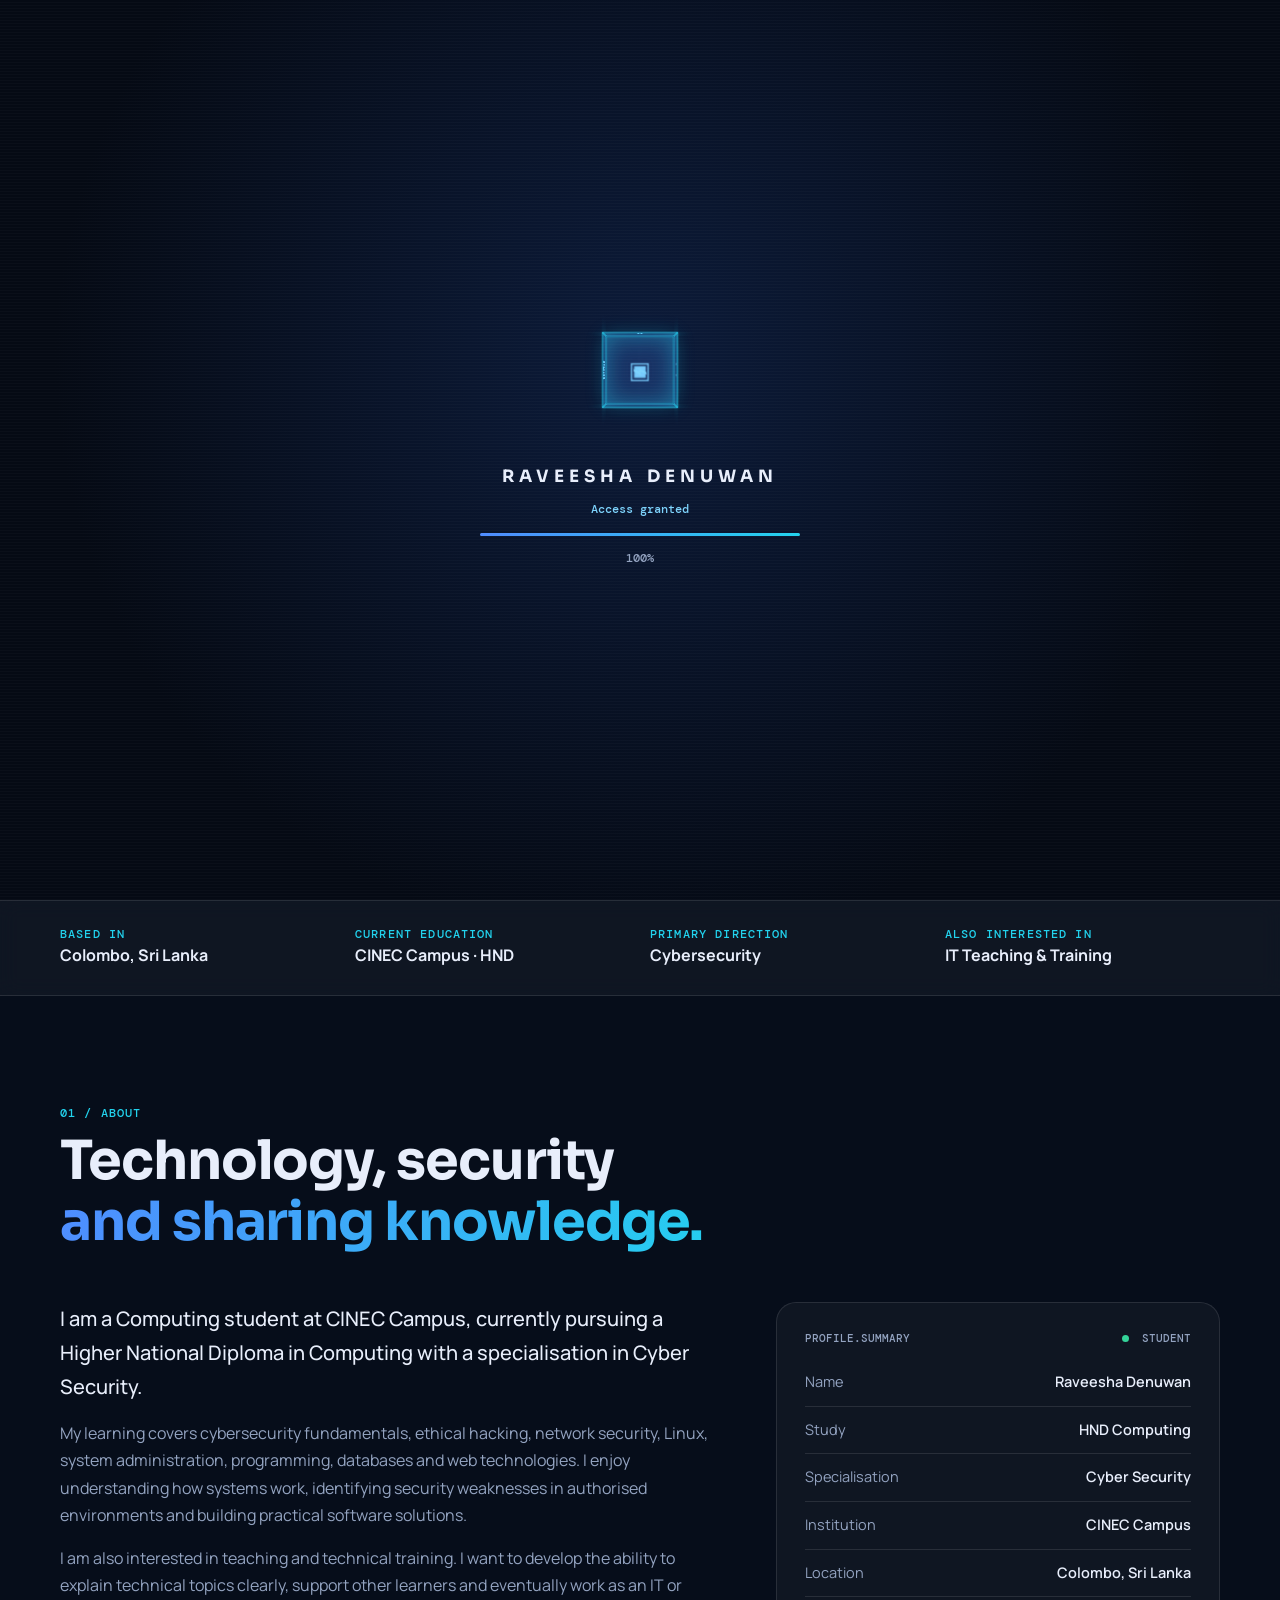
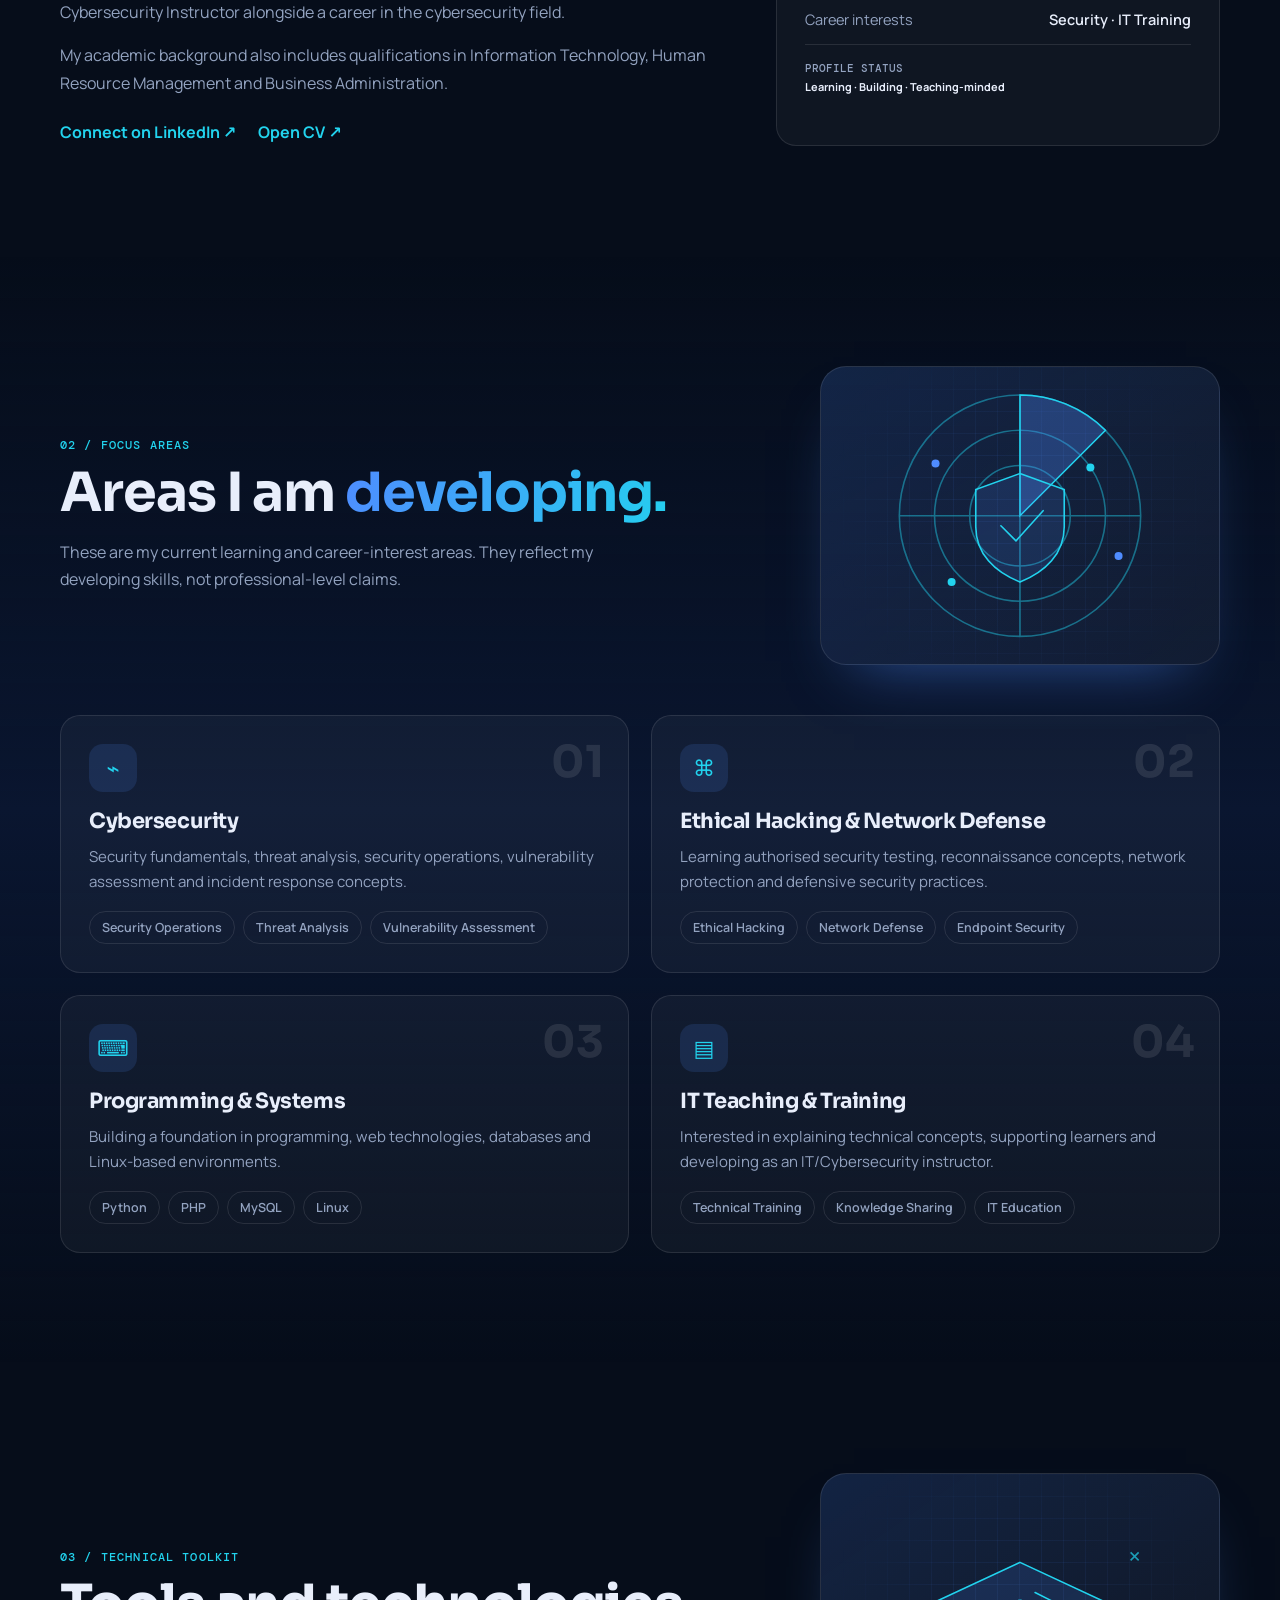
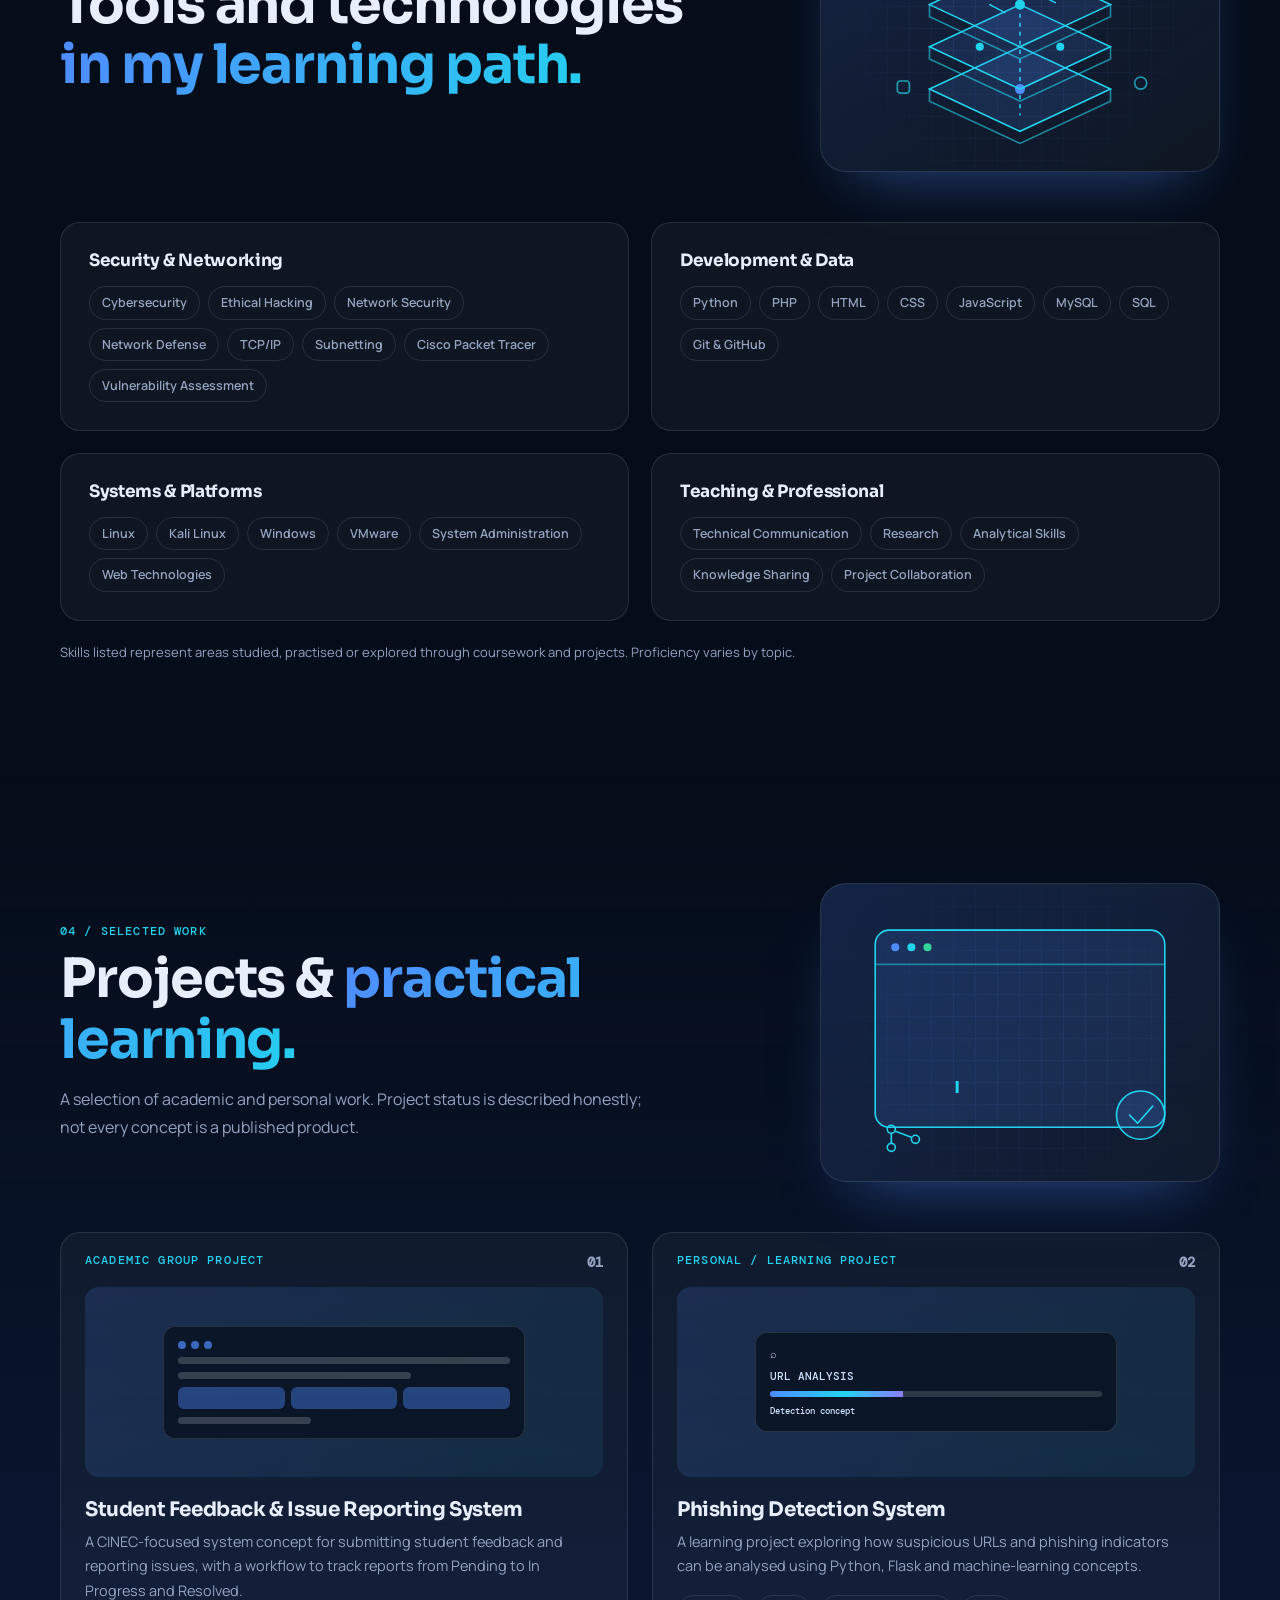
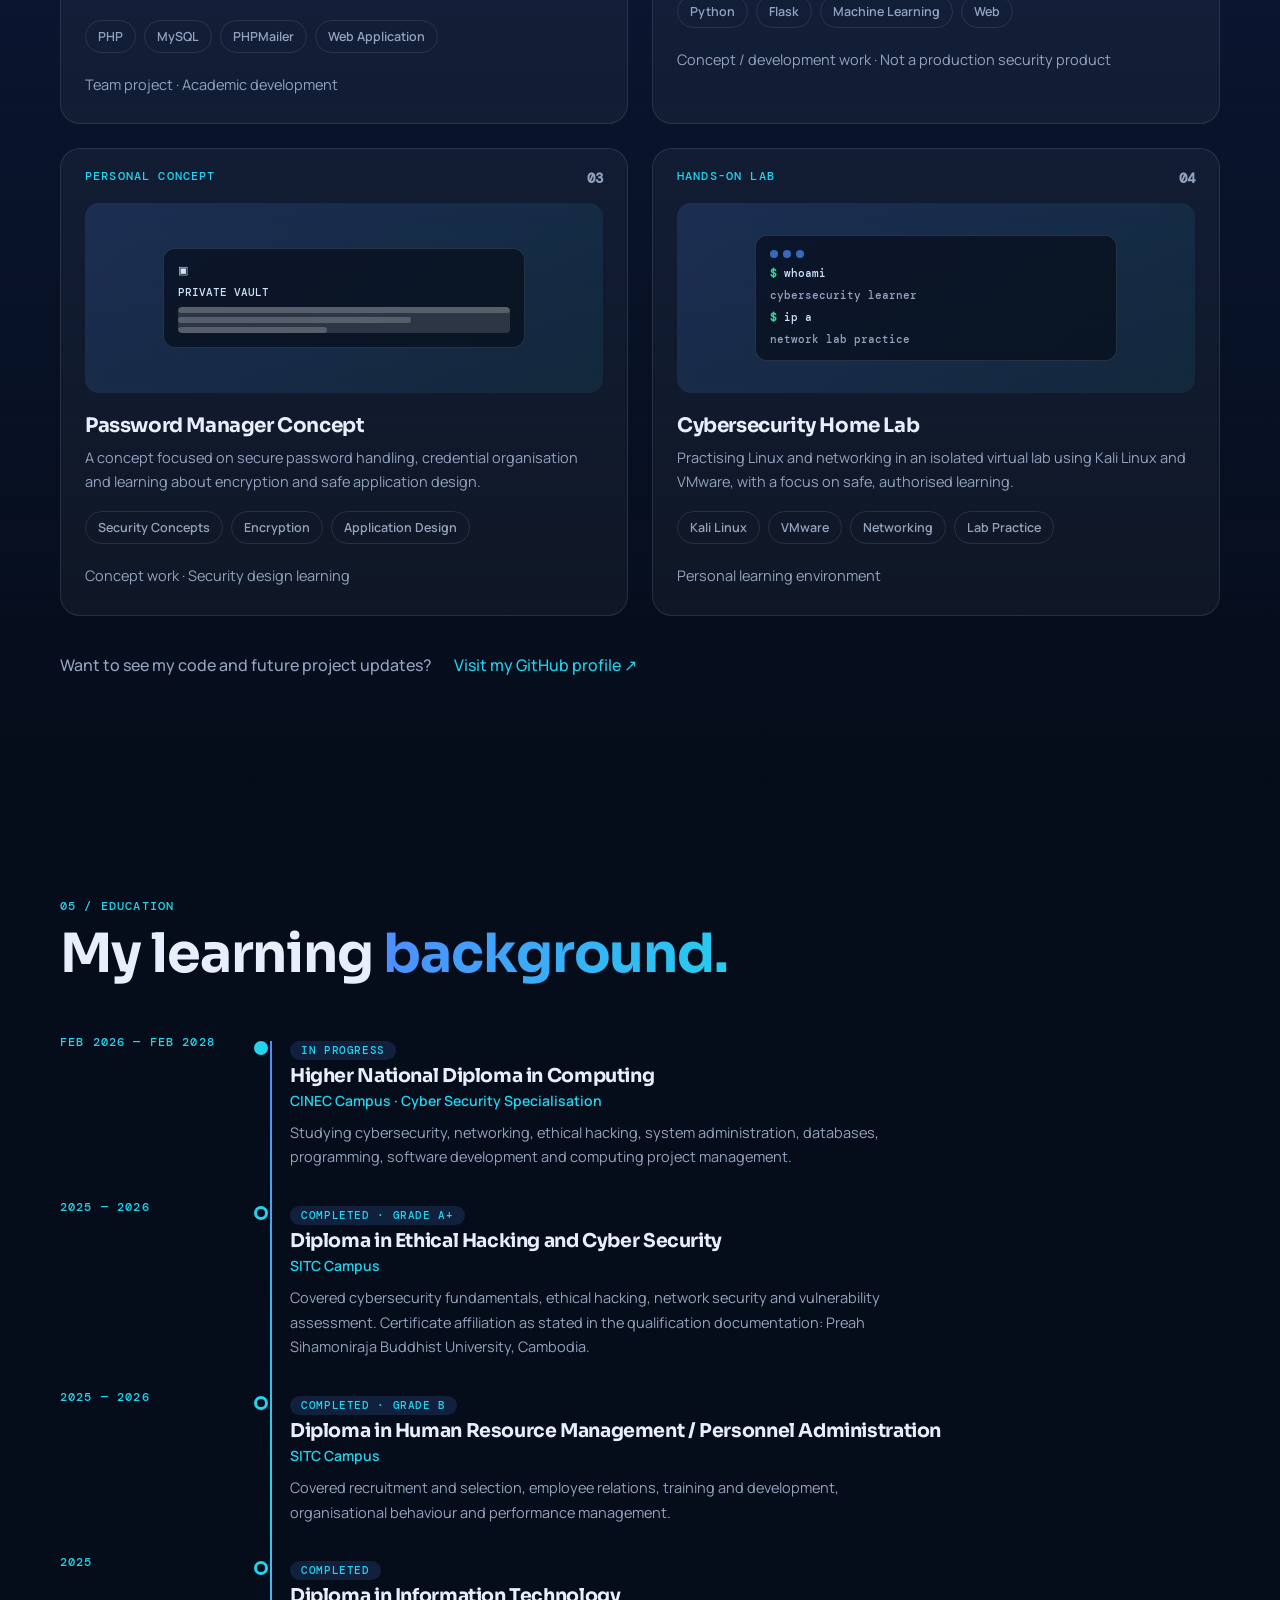
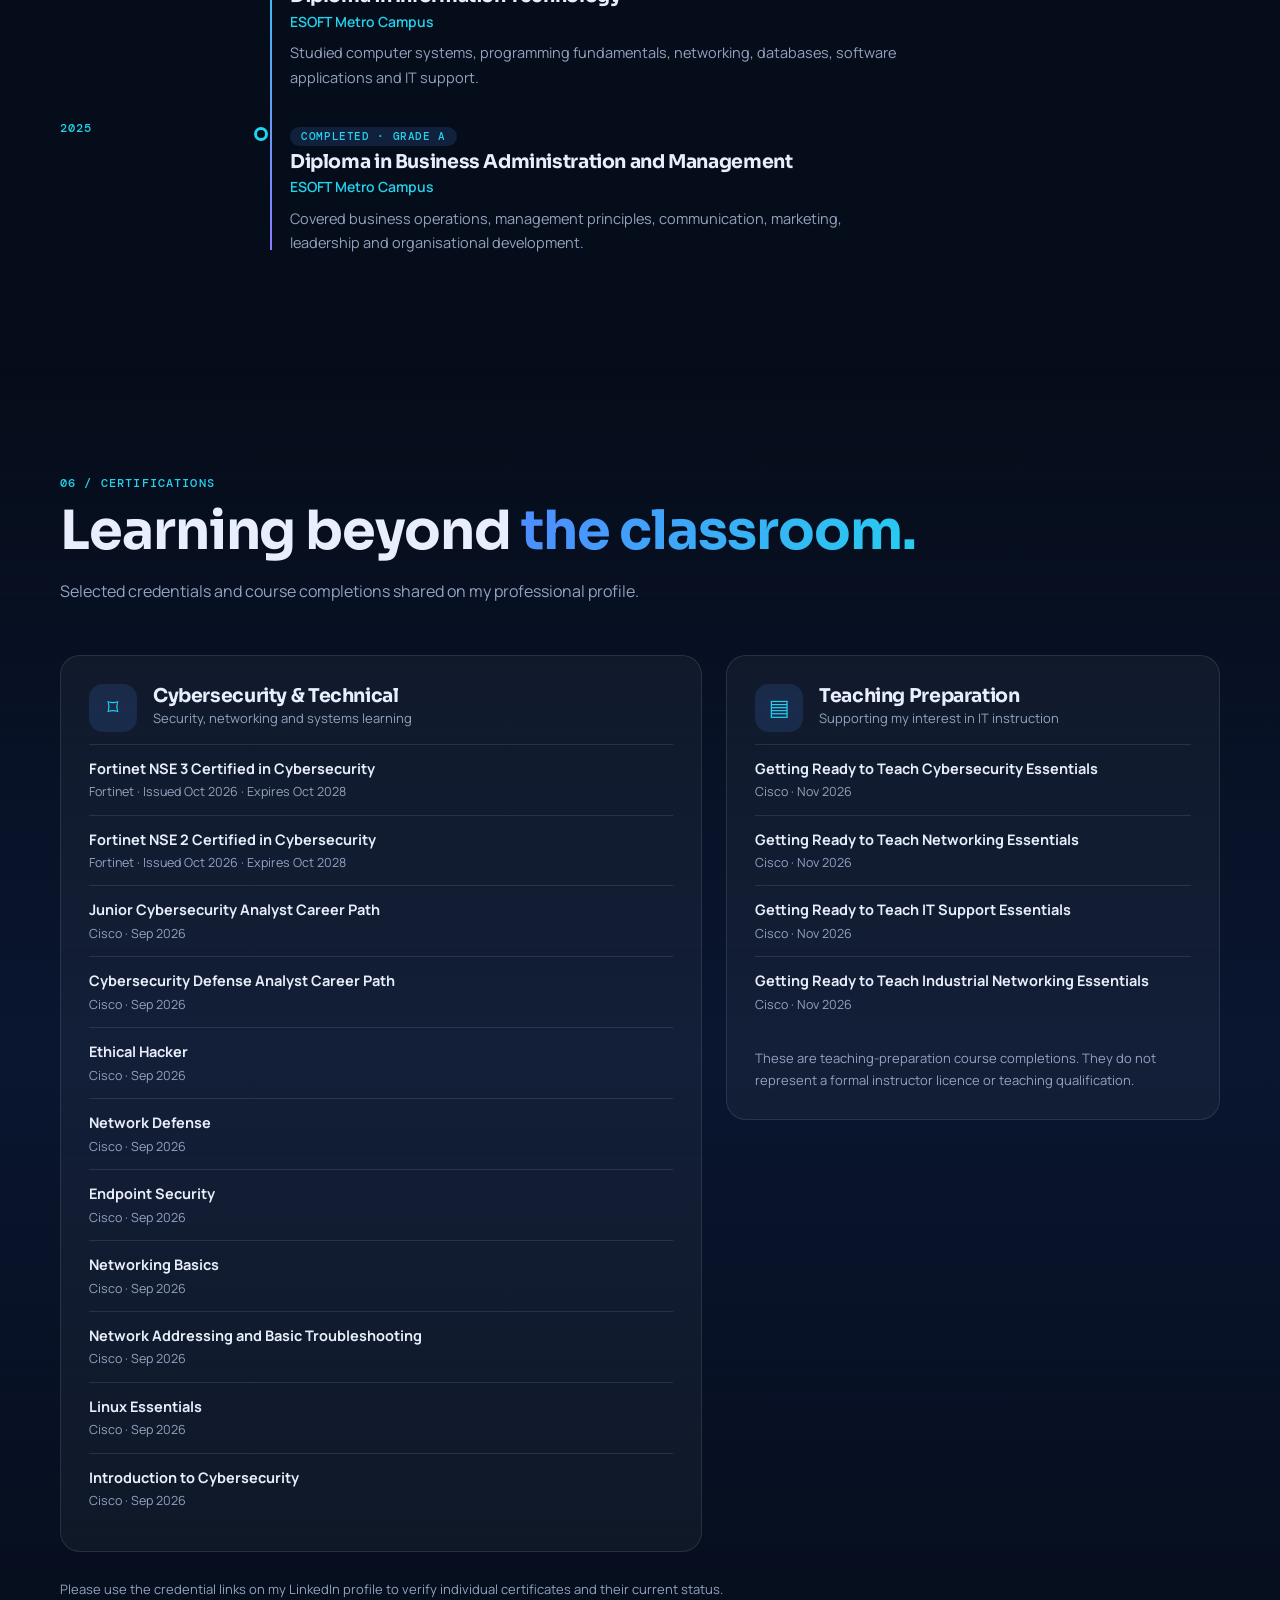
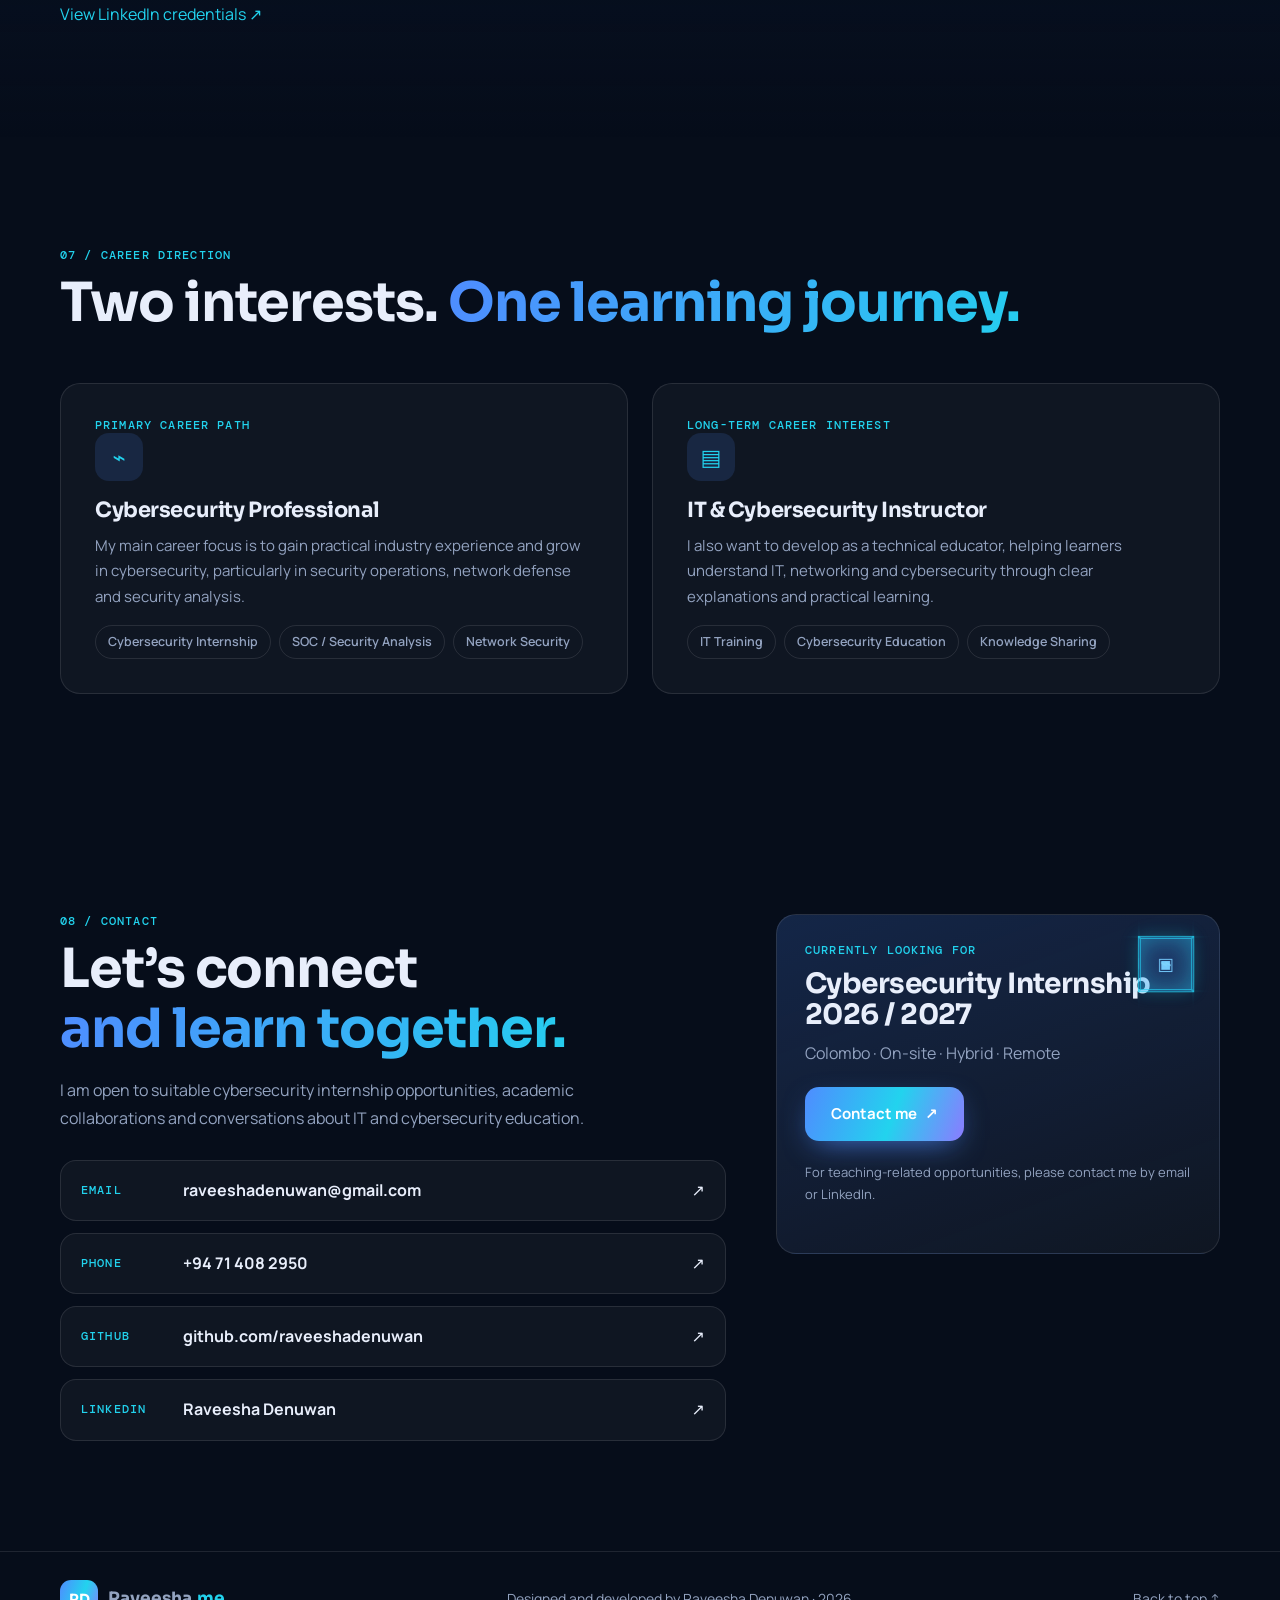
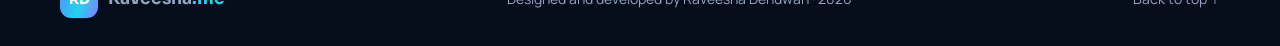
==== index.html @ 6dfe1d8f "Add files via upload" ====
<!doctype html>
<html lang="en">
<head>
  <meta charset="utf-8">
  <meta name="viewport" content="width=device-width, initial-scale=1">
  <meta name="theme-color" content="#08111f">
  <meta name="description" content="Raveesha Denuwan is a Cybersecurity undergraduate at CINEC Campus, interested in security operations, ethical hacking, network defense and IT education.">
  <meta name="author" content="Raveesha Denuwan">
  <meta property="og:title" content="Raveesha Denuwan | Cybersecurity & IT Education">
  <meta property="og:description" content="Cybersecurity undergraduate, technology builder and aspiring IT/Cybersecurity instructor.">
  <meta property="og:type" content="website">
  <title>Raveesha Denuwan | Cybersecurity & IT Education</title>
  <link rel="preconnect" href="https://fonts.googleapis.com">
  <link rel="preconnect" href="https://fonts.gstatic.com" crossorigin>
  <link href="https://fonts.googleapis.com/css2?family=DM+Mono:wght@400;500&family=Manrope:wght@400;500;600;700&family=Sora:wght@500;600;700;800&display=swap" rel="stylesheet">
  <link rel="stylesheet" href="style.css">
</head>
<body class="loading">
  <noscript><style>.loader{display:none}body.loading{overflow:auto}</style></noscript>
  <div class="loader" id="loader" role="status" aria-live="polite">
    <div class="ld-core"><div class="cube-wrap" style="--s:72px"><div class="cube"><i>⌁</i><i>▣</i><i>⌘</i><i>⌨</i><i>◈</i><i>⌑</i></div></div>
    <p class="ld-name">RAVEESHA DENUWAN</p><p class="ld-text" id="ldText">Initializing secure environment</p>
    <div class="ld-bar"><i id="ldBar"></i></div><span class="ld-num" id="ldNum">0%</span></div>
  </div>
  <div class="progress" id="progress"></div>
  <canvas id="net" aria-hidden="true"></canvas>
  <div class="spot" aria-hidden="true"></div>
  <a class="skip-link" href="#main">Skip to content</a>

  <header class="site-header" id="top">
    <nav class="nav wrap" aria-label="Main navigation">
      <a class="brand" href="#top" aria-label="Raveesha Denuwan home"><span class="brand-mark">RD</span><span>Raveesha<span class="brand-muted">.me</span></span></a>
      <button class="menu-toggle" id="menuToggle" aria-label="Open navigation" aria-expanded="false" aria-controls="navLinks">
        <span></span><span></span><span></span>
      </button>
      <div class="nav-links" id="navLinks">
        <a href="#about">About</a>
        <a href="#focus">Focus areas</a>
        <a href="#projects">Projects</a>
        <a href="#education">Education</a>
        <a href="#certifications">Certifications</a>
        <a href="#contact" class="nav-contact">Contact <span aria-hidden="true">↗</span></a>
      </div>
      <button class="theme-toggle" id="themeToggle" type="button" aria-label="Switch colour theme"><span aria-hidden="true">☼</span></button>
    </nav>
  </header>

  <main id="main">
    <section class="hero wrap" aria-labelledby="hero-title">
      <div class="hero-copy">
        <div class="eyebrow"><span class="pulse-dot"></span> OPEN TO CYBERSECURITY INTERNSHIP OPPORTUNITIES</div>
        <p class="overline"><span id="typed">Cybersecurity</span><i class="caret"></i></p>
        <h1 id="hero-title">Raveesha<br><span>Denuwan</span></h1>
        <p class="hero-role">Cybersecurity Undergraduate <span class="role-divider">/</span> Aspiring IT &amp; Cybersecurity Instructor</p>
        <p class="hero-summary">I am pursuing an HND in Computing, specialising in Cyber Security at CINEC Campus. I am building practical skills in security, networking and software development, while developing a long-term interest in technical teaching and IT training.</p>
        <div class="hero-actions">
          <a class="button button-primary" href="#projects">Explore my work <span aria-hidden="true">↘</span></a>
          <a class="button button-secondary" href="cv.pdf" target="_blank" rel="noopener">View my CV <span aria-hidden="true">↗</span></a>
        </div>
        <div class="social-row" aria-label="Social links">
          <a href="https://github.com/raveeshadenuwan" target="_blank" rel="noopener">GitHub <span>↗</span></a>
          <a href="https://www.linkedin.com/in/raveesha-denuwan-820953242/" target="_blank" rel="noopener">LinkedIn <span>↗</span></a>
          <a href="mailto:raveeshadenuwan@gmail.com">Email <span>↗</span></a>
        </div>
      </div>
      <div class="hero-visual">
        <div class="flipper" id="flipper" role="button" tabindex="0" aria-pressed="false" aria-label="Profile photo. Press to flip and see my details"><div class="portrait-frame">
          <div class="portrait-glow"></div>
          <img class="portrait" src="yourphoto.jpeg" alt="Portrait of Raveesha Denuwan">
          <div class="portrait-caption"><span class="caption-label">CURRENT STUDY</span><strong>HND Computing</strong><span>Cyber Security · CINEC Campus</span></div>
        </div>
        <div class="portrait-back"><div class="pb-in">
          <span class="caption-label">PROFILE</span>
          <h3>Raveesha Denuwan</h3>
          <p class="pb-sub">Cybersecurity undergraduate · Colombo, Sri Lanka</p>
          <ul class="pb-list">
            <li><b>STUDYING</b><span>HND Computing · CINEC Campus (2026 – 2028)</span></li>
            <li><b>FOCUS</b><span>SOC analysis · Network defense · Ethical hacking</span></li>
            <li><b>CERTIFIED</b><span>Fortinet NSE 2 &amp; 3 · Cisco cybersecurity paths</span></li>
            <li><b>SKILLS</b><span>Python · PHP · MySQL · Linux</span></li>
            <li><b>LOOKING FOR</b><span>Cybersecurity internship 2026 / 2027</span></li>
          </ul>
          <div class="pb-links"><a href="cv.pdf" target="_blank" rel="noopener">CV</a><a href="https://www.linkedin.com/in/raveesha-denuwan-820953242/" target="_blank" rel="noopener">LinkedIn</a><a href="https://github.com/raveeshadenuwan" target="_blank" rel="noopener">GitHub</a><a href="mailto:raveeshadenuwan@gmail.com">Email</a></div>
        </div></div>
        </div>
        <p class="flip-hint" id="flipHint"><span>↻</span> Click my photo to see my details</p>
        <div class="cube-wrap hero-cube" style="--s:84px"><div class="cube"><i>⌁</i><i>▣</i><i>⌘</i><i>⌨</i><i>◈</i><i>⌑</i></div></div>
        <div class="orbit orbit-one"></div><div class="orbit orbit-two"></div>
        <div class="floating-note note-top"><span class="note-icon">01</span><span>SECURITY<br>MINDED</span></div>
        <div class="floating-note note-bottom"><span class="note-icon">02</span><span>FUTURE<br>INSTRUCTOR</span></div>
      </div>
    </section>

    <section class="quick-strip">
      <div class="wrap quick-grid">
        <div><span class="quick-label">BASED IN</span><strong>Colombo, Sri Lanka</strong></div>
        <div><span class="quick-label">CURRENT EDUCATION</span><strong>CINEC Campus · HND</strong></div>
        <div><span class="quick-label">PRIMARY DIRECTION</span><strong>Cybersecurity</strong></div>
        <div><span class="quick-label">ALSO INTERESTED IN</span><strong>IT Teaching &amp; Training</strong></div>
      </div>
    </section>

    <section class="section wrap" id="about">
      <div class="section-heading">
        <p class="section-kicker">01 / ABOUT</p>
        <h2>Technology, security<br><span>and sharing knowledge.</span></h2>
      </div>
      <div class="about-layout">
        <div class="about-copy">
          <p class="lead">I am a Computing student at CINEC Campus, currently pursuing a Higher National Diploma in Computing with a specialisation in Cyber Security.</p>
          <p>My learning covers cybersecurity fundamentals, ethical hacking, network security, Linux, system administration, programming, databases and web technologies. I enjoy understanding how systems work, identifying security weaknesses in authorised environments and building practical software solutions.</p>
          <p>I am also interested in teaching and technical training. I want to develop the ability to explain technical topics clearly, support other learners and eventually work as an IT or Cybersecurity Instructor alongside a career in the cybersecurity field.</p>
          <p>My academic background also includes qualifications in Information Technology, Human Resource Management and Business Administration.</p>
          <div class="about-links">
            <a href="https://www.linkedin.com/in/raveesha-denuwan-820953242/" target="_blank" rel="noopener">Connect on LinkedIn ↗</a>
            <a href="cv.pdf" target="_blank" rel="noopener">Open CV ↗</a>
          </div>
        </div>
        <aside class="profile-panel">
          <div class="panel-top"><span>PROFILE.SUMMARY</span><span class="panel-status"><i></i> STUDENT</span></div>
          <dl>
            <div><dt>Name</dt><dd>Raveesha Denuwan</dd></div>
            <div><dt>Study</dt><dd>HND Computing</dd></div>
            <div><dt>Specialisation</dt><dd>Cyber Security</dd></div>
            <div><dt>Institution</dt><dd>CINEC Campus</dd></div>
            <div><dt>Location</dt><dd>Colombo, Sri Lanka</dd></div>
            <div><dt>Career interests</dt><dd>Security · IT Training</dd></div>
          </dl>
          <div class="panel-footer"><span>PROFILE STATUS</span><strong>Learning · Building · Teaching-minded</strong></div>
        </aside>
      </div>
    </section>

    <section class="section section-tinted" id="focus">
      <div class="wrap">
        <div class="section-heading has-art"><div class="head-text">
          <p class="section-kicker">02 / FOCUS AREAS</p>
          <h2>Areas I am <span>developing.</span></h2>
          <p class="section-intro">These are my current learning and career-interest areas. They reflect my developing skills, not professional-level claims.</p>
        </div><div class="head-art" aria-hidden="false"><svg viewBox="0 0 360 260" role="img" aria-label="Security radar with shield"><g class="st" opacity=".45"><circle cx="180" cy="130" r="50"/><circle cx="180" cy="130" r="85"/><circle cx="180" cy="130" r="120"/><path d="M180 10V250M60 130H300"/></g><g class="sweep"><path d="M180 130L180 10A120 120 0 0 1 265 45Z"/></g><path class="st fg shield" d="M180 88L224 104V141C224 168 205 186 180 196C155 186 136 168 136 141V104Z"/><path class="st" stroke-linecap="round" stroke-linejoin="round" d="M161 140l15 15 27-30"/><circle class="fb blip" cx="250" cy="82" r="4"/><circle class="fb blip" cx="112" cy="196" r="4" style="animation-delay:1s"/><circle class="fa blip" cx="278" cy="170" r="4" style="animation-delay:2s"/><circle class="fa blip" cx="96" cy="78" r="4" style="animation-delay:.5s"/></svg></div></div>
        <div class="focus-grid">
          <article class="focus-card focus-featured">
            <div class="focus-number">01</div><div class="focus-icon">⌁</div>
            <h3>Cybersecurity</h3>
            <p>Security fundamentals, threat analysis, security operations, vulnerability assessment and incident response concepts.</p>
            <div class="tag-list"><span>Security Operations</span><span>Threat Analysis</span><span>Vulnerability Assessment</span></div>
          </article>
          <article class="focus-card">
            <div class="focus-number">02</div><div class="focus-icon">⌘</div>
            <h3>Ethical Hacking &amp; Network Defense</h3>
            <p>Learning authorised security testing, reconnaissance concepts, network protection and defensive security practices.</p>
            <div class="tag-list"><span>Ethical Hacking</span><span>Network Defense</span><span>Endpoint Security</span></div>
          </article>
          <article class="focus-card">
            <div class="focus-number">03</div><div class="focus-icon">⌨</div>
            <h3>Programming &amp; Systems</h3>
            <p>Building a foundation in programming, web technologies, databases and Linux-based environments.</p>
            <div class="tag-list"><span>Python</span><span>PHP</span><span>MySQL</span><span>Linux</span></div>
          </article>
          <article class="focus-card">
            <div class="focus-number">04</div><div class="focus-icon">▤</div>
            <h3>IT Teaching &amp; Training</h3>
            <p>Interested in explaining technical concepts, supporting learners and developing as an IT/Cybersecurity instructor.</p>
            <div class="tag-list"><span>Technical Training</span><span>Knowledge Sharing</span><span>IT Education</span></div>
          </article>
        </div>
      </div>
    </section>

    <section class="section wrap" id="skills">
      <div class="section-heading has-art"><div class="head-text">
        <p class="section-kicker">03 / TECHNICAL TOOLKIT</p>
        <h2>Tools and technologies<br><span>in my learning path.</span></h2>
      </div><div class="head-art" aria-hidden="false"><svg viewBox="0 0 360 260" role="img" aria-label="Layered technology stack"><path class="st" stroke-dasharray="4 5" d="M180 112V222"/><g class="fl" style="animation-delay:-2s"><g transform="translate(0,84)"><path class="st fg" d="M180 70L270 112L180 154L90 112Z"/><path class="st" opacity=".6" d="M90 112V124L180 166L270 124V112"/><circle class="fa" cx="180" cy="112" r="5"/></g></g><g class="fl" style="animation-delay:-1s"><g transform="translate(0,42)"><path class="st fg" d="M180 70L270 112L180 154L90 112Z"/><path class="st" opacity=".6" d="M90 112V124L180 166L270 124V112"/><circle class="fb" cx="140" cy="112" r="4"/><circle class="fb" cx="220" cy="112" r="4"/></g></g><g class="fl"><g transform="translate(0,0)"><path class="st fg top" d="M180 70L270 112L180 154L90 112Z"/><path class="st" opacity=".6" d="M90 112V124L180 166L270 124V112"/><path class="st" stroke-linecap="round" d="M150 112l15 8M195 100l20 10"/><circle class="fb" cx="180" cy="112" r="5"/></g></g><g class="st" opacity=".7"><path d="M290 60l8 8M298 60l-8 8"/><rect x="58" y="188" width="12" height="12" rx="3" class="spin"/><circle cx="300" cy="190" r="6"/></g></svg></div></div>
      <div class="toolkit-grid">
        <div class="toolkit-group"><h3>Security &amp; Networking</h3><div class="skill-chips"><span>Cybersecurity</span><span>Ethical Hacking</span><span>Network Security</span><span>Network Defense</span><span>TCP/IP</span><span>Subnetting</span><span>Cisco Packet Tracer</span><span>Vulnerability Assessment</span></div></div>
        <div class="toolkit-group"><h3>Development &amp; Data</h3><div class="skill-chips"><span>Python</span><span>PHP</span><span>HTML</span><span>CSS</span><span>JavaScript</span><span>MySQL</span><span>SQL</span><span>Git &amp; GitHub</span></div></div>
        <div class="toolkit-group"><h3>Systems &amp; Platforms</h3><div class="skill-chips"><span>Linux</span><span>Kali Linux</span><span>Windows</span><span>VMware</span><span>System Administration</span><span>Web Technologies</span></div></div>
        <div class="toolkit-group"><h3>Teaching &amp; Professional</h3><div class="skill-chips"><span>Technical Communication</span><span>Research</span><span>Analytical Skills</span><span>Knowledge Sharing</span><span>Project Collaboration</span></div></div>
      </div>
      <p class="small-note">Skills listed represent areas studied, practised or explored through coursework and projects. Proficiency varies by topic.</p>
    </section>

    <section class="section section-tinted" id="projects">
      <div class="wrap">
        <div class="section-heading has-art"><div class="head-text">
          <p class="section-kicker">04 / SELECTED WORK</p>
          <h2>Projects &amp; <span>practical learning.</span></h2>
          <p class="section-intro">A selection of academic and personal work. Project status is described honestly; not every concept is a published product.</p>
        </div><div class="head-art" aria-hidden="false"><svg viewBox="0 0 360 260" role="img" aria-label="Code editor window"><rect class="st fg" x="36" y="28" width="288" height="196" rx="14"/><path class="st" opacity=".5" d="M36 62H324"/><circle class="fa" cx="56" cy="45" r="4"/><circle class="fb" cx="72" cy="45" r="4"/><circle class="fg2" cx="88" cy="45" r="4"/><rect class="ln fb" x="56" y="84" width="90" height="8" rx="4" style="animation-delay:0s"/><rect class="ln fa" x="156" y="84" width="60" height="8" rx="4" style="animation-delay:.2s"/><rect class="ln fv" x="72" y="108" width="140" height="8" rx="4" style="animation-delay:.5s"/><rect class="ln fb" x="72" y="132" width="70" height="8" rx="4" style="animation-delay:.8s"/><rect class="ln fa" x="152" y="132" width="100" height="8" rx="4" style="animation-delay:1.1s"/><rect class="ln fv" x="56" y="156" width="120" height="8" rx="4" style="animation-delay:1.4s"/><rect class="ln fb" x="56" y="180" width="54" height="8" rx="4" style="animation-delay:1.7s"/><rect class="caret-s fb" x="116" y="178" width="3" height="12"/><g class="fl"><circle class="st fg" cx="300" cy="212" r="24"/><path class="st" stroke-linecap="round" stroke-linejoin="round" d="M289 212l8 8 15-17"/></g><g class="st fl" style="animation-delay:-2s"><circle cx="52" cy="226" r="4"/><circle cx="52" cy="244" r="4"/><circle cx="76" cy="236" r="4"/><path d="M52 230V240M56 228L72 234"/></g></svg></div></div>
        <div class="project-grid">
          <article class="project-card">
            <div class="project-top"><span class="project-type">ACADEMIC GROUP PROJECT</span><span class="project-index">01</span></div>
            <div class="project-visual visual-feedback"><img class="proj-img" src="assets/projects/feedback-system.jpg" alt="Screenshot: Student Feedback &amp; Issue Reporting System dashboard" loading="lazy" onerror="this.remove()"><div class="ui-window"><div class="ui-dots"><i></i><i></i><i></i></div><div class="ui-line wide"></div><div class="ui-line"></div><div class="ui-row"><b></b><b></b><b></b></div><div class="ui-line short"></div></div></div>
            <div class="project-content"><h3>Student Feedback &amp; Issue Reporting System</h3><p>A CINEC-focused system concept for submitting student feedback and reporting issues, with a workflow to track reports from Pending to In Progress and Resolved.</p><div class="tag-list"><span>PHP</span><span>MySQL</span><span>PHPMailer</span><span>Web Application</span></div><p class="project-footnote">Team project · Academic development</p></div>
          </article>
          <article class="project-card">
            <div class="project-top"><span class="project-type">PERSONAL / LEARNING PROJECT</span><span class="project-index">02</span></div>
            <div class="project-visual visual-phishing"><img class="proj-img" src="assets/projects/phishing-detector.jpg" alt="Screenshot: Phishing Detection System result screen" loading="lazy" onerror="this.remove()"><div class="scan-card"><span class="scan-symbol">⌕</span><span>URL ANALYSIS</span><div class="scan-track"><i></i></div><small>Detection concept</small></div></div>
            <div class="project-content"><h3>Phishing Detection System</h3><p>A learning project exploring how suspicious URLs and phishing indicators can be analysed using Python, Flask and machine-learning concepts.</p><div class="tag-list"><span>Python</span><span>Flask</span><span>Machine Learning</span><span>Web</span></div><p class="project-footnote">Concept / development work · Not a production security product</p></div>
          </article>
          <article class="project-card">
            <div class="project-top"><span class="project-type">PERSONAL CONCEPT</span><span class="project-index">03</span></div>
            <div class="project-visual visual-vault"><img class="proj-img" src="assets/projects/password-manager.jpg" alt="Screenshot: Password Manager concept interface" loading="lazy" onerror="this.remove()"><div class="vault-card"><span class="vault-lock">▣</span><span>PRIVATE VAULT</span><div class="vault-bars"><i></i><i></i><i></i></div></div></div>
            <div class="project-content"><h3>Password Manager Concept</h3><p>A concept focused on secure password handling, credential organisation and learning about encryption and safe application design.</p><div class="tag-list"><span>Security Concepts</span><span>Encryption</span><span>Application Design</span></div><p class="project-footnote">Concept work · Security design learning</p></div>
          </article>
          <article class="project-card">
            <div class="project-top"><span class="project-type">HANDS-ON LAB</span><span class="project-index">04</span></div>
            <div class="project-visual visual-lab"><img class="proj-img" src="assets/projects/home-lab.jpg" alt="Screenshot: Cybersecurity home lab with Kali Linux in VMware" loading="lazy" onerror="this.remove()"><div class="terminal-card"><div><i></i><i></i><i></i></div><p><b>$</b> whoami</p><p class="terminal-output">cybersecurity learner</p><p><b>$</b> ip a</p><p class="terminal-output">network lab practice</p></div></div>
            <div class="project-content"><h3>Cybersecurity Home Lab</h3><p>Practising Linux and networking in an isolated virtual lab using Kali Linux and VMware, with a focus on safe, authorised learning.</p><div class="tag-list"><span>Kali Linux</span><span>VMware</span><span>Networking</span><span>Lab Practice</span></div><p class="project-footnote">Personal learning environment</p></div>
          </article>
        </div>
        <div class="project-cta"><p>Want to see my code and future project updates?</p><a class="text-link" href="https://github.com/raveeshadenuwan" target="_blank" rel="noopener">Visit my GitHub profile ↗</a></div>
      </div>
    </section>

    <section class="section wrap" id="education">
      <div class="section-heading">
        <p class="section-kicker">05 / EDUCATION</p>
        <h2>My learning <span>background.</span></h2>
      </div>
      <div class="education-list">
        <article class="education-item current">
          <div class="education-date">FEB 2026 — FEB 2028</div><div class="education-marker"></div>
          <div class="education-details"><div class="education-status">IN PROGRESS</div><h3>Higher National Diploma in Computing</h3><p class="education-place">CINEC Campus · Cyber Security Specialisation</p><p>Studying cybersecurity, networking, ethical hacking, system administration, databases, programming, software development and computing project management.</p></div>
        </article>
        <article class="education-item">
          <div class="education-date">2025 — 2026</div><div class="education-marker"></div>
          <div class="education-details"><div class="education-status completed">COMPLETED · GRADE A+</div><h3>Diploma in Ethical Hacking and Cyber Security</h3><p class="education-place">SITC Campus</p><p>Covered cybersecurity fundamentals, ethical hacking, network security and vulnerability assessment. Certificate affiliation as stated in the qualification documentation: Preah Sihamoniraja Buddhist University, Cambodia.</p></div>
        </article>
        <article class="education-item">
          <div class="education-date">2025 — 2026</div><div class="education-marker"></div>
          <div class="education-details"><div class="education-status completed">COMPLETED · GRADE B</div><h3>Diploma in Human Resource Management / Personnel Administration</h3><p class="education-place">SITC Campus</p><p>Covered recruitment and selection, employee relations, training and development, organisational behaviour and performance management.</p></div>
        </article>
        <article class="education-item">
          <div class="education-date">2025</div><div class="education-marker"></div>
          <div class="education-details"><div class="education-status completed">COMPLETED</div><h3>Diploma in Information Technology</h3><p class="education-place">ESOFT Metro Campus</p><p>Studied computer systems, programming fundamentals, networking, databases, software applications and IT support.</p></div>
        </article>
        <article class="education-item">
          <div class="education-date">2025</div><div class="education-marker"></div>
          <div class="education-details"><div class="education-status completed">COMPLETED · GRADE A</div><h3>Diploma in Business Administration and Management</h3><p class="education-place">ESOFT Metro Campus</p><p>Covered business operations, management principles, communication, marketing, leadership and organisational development.</p></div>
        </article>
      </div>
    </section>

    <section class="section section-tinted" id="certifications">
      <div class="wrap">
        <div class="section-heading">
          <p class="section-kicker">06 / CERTIFICATIONS</p>
          <h2>Learning beyond <span>the classroom.</span></h2>
          <p class="section-intro">Selected credentials and course completions shared on my professional profile.</p>
        </div>
        <div class="cert-columns">
          <div class="cert-group">
            <div class="cert-group-head"><span class="cert-icon">⌑</span><div><h3>Cybersecurity &amp; Technical</h3><p>Security, networking and systems learning</p></div></div>
            <ul class="cert-list">
              <li><strong>Fortinet NSE 3 Certified in Cybersecurity</strong><span>Fortinet · Issued Oct 2026 · Expires Oct 2028</span></li>
              <li><strong>Fortinet NSE 2 Certified in Cybersecurity</strong><span>Fortinet · Issued Oct 2026 · Expires Oct 2028</span></li>
              <li><strong>Junior Cybersecurity Analyst Career Path</strong><span>Cisco · Sep 2026</span></li>
              <li><strong>Cybersecurity Defense Analyst Career Path</strong><span>Cisco · Sep 2026</span></li>
              <li><strong>Ethical Hacker</strong><span>Cisco · Sep 2026</span></li>
              <li><strong>Network Defense</strong><span>Cisco · Sep 2026</span></li>
              <li><strong>Endpoint Security</strong><span>Cisco · Sep 2026</span></li>
              <li><strong>Networking Basics</strong><span>Cisco · Sep 2026</span></li>
              <li><strong>Network Addressing and Basic Troubleshooting</strong><span>Cisco · Sep 2026</span></li>
              <li><strong>Linux Essentials</strong><span>Cisco · Sep 2026</span></li>
              <li><strong>Introduction to Cybersecurity</strong><span>Cisco · Sep 2026</span></li>
            </ul>
          </div>
          <div class="cert-group instructor-group">
            <div class="cert-group-head"><span class="cert-icon">▤</span><div><h3>Teaching Preparation</h3><p>Supporting my interest in IT instruction</p></div></div>
            <ul class="cert-list">
              <li><strong>Getting Ready to Teach Cybersecurity Essentials</strong><span>Cisco · Nov 2026</span></li>
              <li><strong>Getting Ready to Teach Networking Essentials</strong><span>Cisco · Nov 2026</span></li>
              <li><strong>Getting Ready to Teach IT Support Essentials</strong><span>Cisco · Nov 2026</span></li>
              <li><strong>Getting Ready to Teach Industrial Networking Essentials</strong><span>Cisco · Nov 2026</span></li>
            </ul>
            <p class="cert-disclaimer">These are teaching-preparation course completions. They do not represent a formal instructor licence or teaching qualification.</p>
          </div>
        </div>
        <p class="small-note">Please use the credential links on my LinkedIn profile to verify individual certificates and their current status.</p>
        <a class="text-link" href="https://www.linkedin.com/in/raveesha-denuwan-820953242/" target="_blank" rel="noopener">View LinkedIn credentials ↗</a>
      </div>
    </section>

    <section class="section wrap" id="career">
      <div class="section-heading">
        <p class="section-kicker">07 / CAREER DIRECTION</p>
        <h2>Two interests. <span>One learning journey.</span></h2>
      </div>
      <div class="career-grid">
        <article class="career-card"><span class="career-label">PRIMARY CAREER PATH</span><div class="career-symbol">⌁</div><h3>Cybersecurity Professional</h3><p>My main career focus is to gain practical industry experience and grow in cybersecurity, particularly in security operations, network defense and security analysis.</p><div class="career-tags"><span>Cybersecurity Internship</span><span>SOC / Security Analysis</span><span>Network Security</span></div></article>
        <article class="career-card"><span class="career-label">LONG-TERM CAREER INTEREST</span><div class="career-symbol">▤</div><h3>IT &amp; Cybersecurity Instructor</h3><p>I also want to develop as a technical educator, helping learners understand IT, networking and cybersecurity through clear explanations and practical learning.</p><div class="career-tags"><span>IT Training</span><span>Cybersecurity Education</span><span>Knowledge Sharing</span></div></article>
      </div>
    </section>

    <section class="contact-section" id="contact">
      <div class="wrap contact-layout">
        <div>
          <p class="section-kicker">08 / CONTACT</p>
          <h2>Let’s connect<br><span>and learn together.</span></h2>
          <p class="contact-intro">I am open to suitable cybersecurity internship opportunities, academic collaborations and conversations about IT and cybersecurity education.</p>
          <div class="contact-links">
            <a href="mailto:raveeshadenuwan@gmail.com"><span class="contact-label">EMAIL</span><strong>raveeshadenuwan@gmail.com</strong><span>↗</span></a>
            <a href="tel:+94714082950"><span class="contact-label">PHONE</span><strong>+94 71 408 2950</strong><span>↗</span></a>
            <a href="https://github.com/raveeshadenuwan" target="_blank" rel="noopener"><span class="contact-label">GITHUB</span><strong>github.com/raveeshadenuwan</strong><span>↗</span></a>
            <a href="https://www.linkedin.com/in/raveesha-denuwan-820953242/" target="_blank" rel="noopener"><span class="contact-label">LINKEDIN</span><strong>Raveesha Denuwan</strong><span>↗</span></a>
          </div>
        </div>
        <div class="contact-note">
          <div class="cube-wrap contact-cube" style="--s:54px"><div class="cube"><i>⌁</i><i>▣</i><i>⌘</i><i>⌨</i><i>◈</i><i>⌑</i></div></div>
          <span class="note-kicker">CURRENTLY LOOKING FOR</span>
          <h3>Cybersecurity Internship<br><span>2026 / 2027</span></h3>
          <p>Colombo · On-site · Hybrid · Remote</p>
          <a class="button button-primary" href="mailto:raveeshadenuwan@gmail.com?subject=Cybersecurity%20Opportunity">Contact me <span>↗</span></a>
          <p class="form-note">For teaching-related opportunities, please contact me by email or LinkedIn.</p>
        </div>
      </div>
    </section>
  </main>

  <footer class="footer">
    <div class="wrap footer-inner"><a class="brand footer-brand" href="#top"><span class="brand-mark">RD</span><span>Raveesha<span class="brand-muted">.me</span></span></a><p>Designed and developed by Raveesha Denuwan · <span id="year"></span></p><a href="#top" class="back-top">Back to top ↑</a></div>
  </footer>
  <script src="script.js"></script>
</body>
</html>
---- style.css ----
:root{--bg:#060d1a;--bg2:#0a1630;--card:rgba(255,255,255,.04);--line:rgba(255,255,255,.1);--tx:#e8eefb;--mu:#93a3c0;--a:#4f8cff;--b:#22d3ee;--grad:linear-gradient(110deg,#4f8cff,#22d3ee 55%,#8b7bff);--pc:79,140,255;--r:20px}
body.light{--bg:#f4f7fc;--bg2:#e8eff9;--card:#fff;--line:rgba(10,30,70,.12);--tx:#0c1a33;--mu:#4c5d7c;--pc:40,90,200}
*{box-sizing:border-box;margin:0;padding:0}
html{scroll-behavior:smooth;scroll-padding-top:80px}
body{background:var(--bg);color:var(--tx);font:400 16px/1.7 Manrope,system-ui,sans-serif;overflow-x:hidden;transition:background .4s,color .4s}
h1,h2,h3{font-family:Sora,Manrope,sans-serif;line-height:1.12;letter-spacing:-.02em}
a{color:inherit;text-decoration:none}
ul{list-style:none}
.wrap{width:min(1160px,92%);margin:auto}
.skip-link{position:absolute;left:-999px;background:var(--a);color:#fff;padding:8px 14px;z-index:99}
.skip-link:focus{left:10px;top:10px}
:focus-visible{outline:2px solid var(--b);outline-offset:3px}
#net{position:fixed;inset:0;width:100%;height:100%;z-index:0;pointer-events:none;opacity:.55}
.spot{position:fixed;width:520px;height:520px;left:0;top:0;margin:-260px 0 0 -260px;border-radius:50%;background:radial-gradient(circle,rgba(var(--pc),.13),transparent 65%);pointer-events:none;z-index:0;transition:transform .15s}
.progress{position:fixed;top:0;left:0;height:3px;width:0;background:var(--grad);z-index:100}
main,.footer,.site-header{position:relative;z-index:1}
.site-header{position:fixed;top:0;left:0;right:0;z-index:50;transition:.3s}
.site-header.scrolled{background:color-mix(in srgb,var(--bg) 78%,transparent);backdrop-filter:blur(16px);border-bottom:1px solid var(--line)}
.nav{display:flex;align-items:center;gap:24px;height:72px}
.brand{display:flex;align-items:center;gap:10px;font:700 17px Sora,sans-serif}
.brand-mark{display:grid;place-items:center;width:38px;height:38px;border-radius:11px;background:var(--grad);color:#fff;font-size:14px}
.brand-muted{color:var(--b)}
.nav-links{display:flex;gap:26px;margin-left:auto;align-items:center;font-size:14.5px;font-weight:600;color:var(--mu)}
.nav-links a{position:relative;transition:color .2s}
.nav-links a:not(.nav-contact)::after{content:"";position:absolute;left:0;bottom:-6px;height:2px;width:100%;background:var(--grad);transform:scaleX(0);transform-origin:left;transition:transform .3s}
.nav-links a:hover{color:var(--tx)}
.nav-links a:hover::after{transform:scaleX(1)}
.nav-contact{padding:9px 18px;border-radius:99px;background:var(--grad);color:#fff!important}
.theme-toggle,.menu-toggle{background:var(--card);border:1px solid var(--line);color:var(--tx);width:42px;height:42px;border-radius:12px;cursor:pointer;font-size:18px;transition:.25s}
.theme-toggle:hover{transform:rotate(25deg);border-color:var(--b)}
.menu-toggle{display:none;flex-direction:column;justify-content:center;gap:5px;align-items:center}
.menu-toggle span{width:18px;height:2px;background:var(--tx)}
/* hero */
.hero{display:grid;grid-template-columns:1.1fr .9fr;gap:60px;align-items:center;min-height:100vh;padding:120px 0 70px}
.hero-copy>*{opacity:0;transform:translateY(26px);animation:up .9s cubic-bezier(.2,.7,.2,1) forwards}
.hero-copy>:nth-child(2){animation-delay:.12s}.hero-copy>:nth-child(3){animation-delay:.24s}.hero-copy>:nth-child(4){animation-delay:.36s}.hero-copy>:nth-child(5){animation-delay:.48s}.hero-copy>:nth-child(6){animation-delay:.6s}.hero-copy>:nth-child(7){animation-delay:.72s}
@keyframes up{to{opacity:1;transform:none}}
.eyebrow{display:inline-flex;align-items:center;gap:10px;padding:8px 16px;border:1px solid var(--line);border-radius:99px;background:var(--card);font:500 11.5px "DM Mono",monospace;letter-spacing:.08em;color:var(--mu)}
.pulse-dot{width:8px;height:8px;border-radius:50%;background:#34d399;box-shadow:0 0 0 0 rgba(52,211,153,.6);animation:ping 2s infinite}
@keyframes ping{70%{box-shadow:0 0 0 10px rgba(52,211,153,0)}100%{box-shadow:0 0 0 0 rgba(52,211,153,0)}}
.overline{margin:26px 0 8px;font:500 15px "DM Mono",monospace;color:var(--b);min-height:24px}
.caret{display:inline-block;width:2px;height:1em;background:var(--b);margin-left:3px;vertical-align:-2px;animation:blink 1s steps(2) infinite}
@keyframes blink{50%{opacity:0}}
h1{font-size:clamp(46px,7.4vw,92px);font-weight:800}
h1 span,h2 span{background:var(--grad);background-size:200% auto;-webkit-background-clip:text;background-clip:text;color:transparent;animation:shine 6s linear infinite}
@keyframes shine{to{background-position:200% center}}
.hero-role{margin-top:18px;font-size:19px;font-weight:600}
.role-divider{color:var(--b);margin:0 6px}
.hero-summary{margin-top:18px;max-width:56ch;color:var(--mu)}
.hero-actions{display:flex;gap:14px;flex-wrap:wrap;margin-top:32px}
.button{display:inline-flex;gap:8px;align-items:center;padding:14px 26px;border-radius:14px;font-weight:700;font-size:15px;transition:transform .25s,box-shadow .25s}
.button-primary{background:var(--grad);color:#fff;box-shadow:0 10px 30px -10px rgba(var(--pc),.8)}
.button-secondary{border:1px solid var(--line);background:var(--card)}
.button:hover{transform:translateY(-3px)}
.button-primary:hover{box-shadow:0 16px 36px -10px rgba(var(--pc),1)}
.social-row{display:flex;gap:22px;margin-top:30px;font-size:14px;font-weight:600;color:var(--mu)}
.social-row a:hover{color:var(--b)}
.hero-visual{position:relative;display:grid;place-items:center;opacity:0;animation:up 1.1s .3s cubic-bezier(.2,.7,.2,1) forwards}
.portrait-frame{position:relative;width:min(100%,400px);aspect-ratio:351/431;border-radius:30px;padding:3px;overflow:hidden;background:conic-gradient(from var(--ang,0deg),#4f8cff,#22d3ee,#8b7bff,#4f8cff);animation:spin 7s linear infinite;box-shadow:0 40px 80px -30px rgba(var(--pc),.6)}
@property --ang{syntax:"<angle>";initial-value:0deg;inherits:false}
@keyframes spin{to{--ang:360deg}}
.portrait-glow{position:absolute;inset:0;background:radial-gradient(circle at 30% 20%,rgba(var(--pc),.4),transparent 60%)}
.portrait{position:relative;width:100%;height:100%;object-fit:cover;border-radius:27px;display:block;transition:transform .8s}
.portrait-frame:hover .portrait{transform:scale(1.04)}
.portrait-caption{position:absolute;left:14px;right:14px;bottom:14px;padding:14px 16px;border-radius:18px;background:rgba(6,13,26,.62);backdrop-filter:blur(14px);border:1px solid rgba(255,255,255,.14);color:#fff;display:grid;font-size:13px}
.portrait-caption strong{font:700 17px Sora,sans-serif}
.caption-label{font:500 10.5px "DM Mono",monospace;letter-spacing:.1em;color:#7dd3fc}
.orbit{position:absolute;border:1px dashed var(--line);border-radius:50%;pointer-events:none;animation:rot 40s linear infinite}
.orbit-one{width:112%;aspect-ratio:1}.orbit-two{width:136%;aspect-ratio:1;animation-duration:70s;animation-direction:reverse}
@keyframes rot{to{transform:rotate(360deg)}}
.floating-note{position:absolute;display:flex;align-items:center;gap:10px;padding:10px 16px;border-radius:14px;background:var(--card);backdrop-filter:blur(12px);border:1px solid var(--line);font:600 11px/1.3 "DM Mono",monospace;animation:float 5s ease-in-out infinite}
.note-top{top:8%;right:-2%}.note-bottom{bottom:16%;left:-4%;animation-delay:-2.5s}
.note-icon{color:var(--b);font-weight:700}
@keyframes float{50%{transform:translateY(-12px)}}
/* sections */
.quick-strip{border-block:1px solid var(--line);background:var(--card);backdrop-filter:blur(10px)}
.quick-grid{display:grid;grid-template-columns:repeat(4,1fr);gap:20px;padding:26px 0}
.quick-label,.section-kicker,.project-type,.education-date,.career-label,.contact-label,.note-kicker{display:block;font:500 11.5px "DM Mono",monospace;letter-spacing:.1em;color:var(--b)}
.section{padding:110px 0}.wrap.section{width:min(1160px,92%)}
.section-tinted{background:linear-gradient(180deg,transparent,var(--bg2),transparent)}
.section-heading{margin-bottom:50px}
h2{font-size:clamp(32px,4.6vw,54px);font-weight:700;margin-top:10px}
.section-intro{margin-top:16px;max-width:60ch;color:var(--mu)}
.about-layout{display:grid;grid-template-columns:1.2fr .8fr;gap:50px}
.about-copy p{color:var(--mu);margin-bottom:16px;max-width:66ch}
.about-copy .lead{font-size:20px;color:var(--tx);font-weight:500}
.about-links,.project-cta{display:flex;gap:22px;flex-wrap:wrap;margin-top:22px;font-weight:700}
.about-links a,.text-link{color:var(--b)}
.about-links a:hover,.text-link:hover{text-decoration:underline}
.focus-card,.project-card,.career-card,.cert-group,.profile-panel,.contact-note,.toolkit-group{position:relative;background:var(--card);border:1px solid var(--line);border-radius:var(--r);padding:28px;transform-style:preserve-3d;transition:transform .25s ease-out,border-color .3s,box-shadow .3s;overflow:hidden}
.focus-card::before,.project-card::before,.career-card::before,.cert-group::before{content:"";position:absolute;inset:0;background:radial-gradient(360px circle at var(--mx,50%) var(--my,0),rgba(var(--pc),.16),transparent 60%);opacity:0;transition:opacity .3s;pointer-events:none}
.focus-card:hover::before,.project-card:hover::before,.career-card:hover::before,.cert-group:hover::before{opacity:1}
.focus-card:hover,.project-card:hover,.career-card:hover,.cert-group:hover{border-color:rgba(var(--pc),.55);box-shadow:0 30px 60px -30px rgba(var(--pc),.5)}
.profile-panel dl div{display:flex;justify-content:space-between;gap:16px;padding:11px 0;border-bottom:1px solid var(--line);font-size:14.5px}
.profile-panel dt{color:var(--mu)}.profile-panel dd{font-weight:600;text-align:right}
.panel-top,.panel-footer{display:flex;justify-content:space-between;font:500 11px "DM Mono",monospace;color:var(--mu);margin-bottom:14px}
.panel-footer{margin:16px 0 0;flex-direction:column;gap:4px}.panel-footer strong{color:var(--tx);font-family:Manrope}
.panel-status i{display:inline-block;width:7px;height:7px;border-radius:50%;background:#34d399;margin-right:6px;animation:ping 2s infinite}
.focus-grid{display:grid;grid-template-columns:repeat(2,1fr);gap:22px}
.focus-number{position:absolute;right:24px;top:18px;font:700 44px Sora,sans-serif;color:var(--line)}
.focus-icon,.career-symbol,.cert-icon{display:grid;place-items:center;width:48px;height:48px;border-radius:14px;background:rgba(var(--pc),.14);color:var(--b);font-size:22px;margin-bottom:18px}
.focus-card h3,.career-card h3{font-size:21px;margin-bottom:10px}
.focus-card p,.career-card p{color:var(--mu);font-size:15px}
.tag-list,.skill-chips,.career-tags{display:flex;flex-wrap:wrap;gap:8px;margin-top:16px}
.tag-list span,.skill-chips span,.career-tags span{padding:5px 12px;border-radius:99px;border:1px solid var(--line);font-size:12.5px;font-weight:600;color:var(--mu);transition:.25s}
.skill-chips span:hover,.tag-list span:hover{color:var(--tx);border-color:var(--b);transform:translateY(-2px)}
.toolkit-grid{display:grid;grid-template-columns:repeat(2,1fr);gap:22px}
.toolkit-group h3{font-size:17px}
.small-note,.project-footnote,.form-note,.cert-disclaimer{margin-top:20px;font-size:13px;color:var(--mu)}
.project-grid{display:grid;grid-template-columns:repeat(2,1fr);gap:24px}
.project-card{padding:0;display:flex;flex-direction:column}
.project-top{display:flex;justify-content:space-between;padding:20px 24px 0}
.project-index{font:700 14px "DM Mono",monospace;color:var(--mu)}
.project-visual{margin:16px 24px 0;height:150px;border-radius:14px;background:linear-gradient(135deg,rgba(var(--pc),.16),rgba(34,211,238,.08));display:grid;place-items:center;overflow:hidden}
.project-content{padding:22px 24px 26px}.project-content h3{font-size:20px;margin-bottom:8px}.project-content p{color:var(--mu);font-size:14.5px}
.ui-window,.scan-card,.vault-card,.terminal-card{width:70%;padding:14px;border-radius:12px;background:rgba(6,13,26,.7);border:1px solid rgba(255,255,255,.12);color:#cfe3ff;font:500 11px "DM Mono",monospace;display:grid;gap:8px}
.ui-dots,.terminal-card>div{display:flex;gap:5px}.ui-dots i,.terminal-card i{width:8px;height:8px;border-radius:50%;background:#4f8cff;opacity:.7}
.ui-line{height:7px;border-radius:4px;background:rgba(255,255,255,.18);width:70%}.ui-line.wide{width:100%}.ui-line.short{width:40%}
.ui-row{display:flex;gap:6px}.ui-row b{flex:1;height:22px;border-radius:6px;background:rgba(79,140,255,.4);animation:pulse 2.4s infinite}.ui-row b:nth-child(2){animation-delay:.4s}.ui-row b:nth-child(3){animation-delay:.8s}
@keyframes pulse{50%{opacity:.35}}
.scan-track,.vault-bars{height:6px;border-radius:4px;background:rgba(255,255,255,.14);overflow:hidden;display:flex;gap:4px}
.scan-track i{width:40%;background:var(--grad);animation:scan 2.2s ease-in-out infinite}
@keyframes scan{from{transform:translateX(-100%)}to{transform:translateX(260%)}}
.vault-bars{height:auto;flex-direction:column}.vault-bars i{height:6px;border-radius:4px;background:rgba(255,255,255,.2)}.vault-bars i:nth-child(2){width:70%}.vault-bars i:nth-child(3){width:45%}
.terminal-card p{margin:0}.terminal-card b{color:#34d399}.terminal-output{color:#93a3c0}
.project-cta{align-items:center;margin-top:36px;color:var(--mu);font-weight:500}
/* education timeline */
.education-list{position:relative;display:grid;gap:30px}
.education-list::before{content:"";position:absolute;left:210px;top:6px;bottom:6px;width:2px;background:var(--grad);transform:scaleY(0);transform-origin:top;transition:transform 1.6s ease}
.education-list.in::before{transform:scaleY(1)}
.education-item{display:grid;grid-template-columns:190px 40px 1fr;align-items:start}
.education-marker{width:14px;height:14px;margin:6px 0 0 4px;border-radius:50%;background:var(--bg);border:3px solid var(--b);z-index:1}
.education-item.current .education-marker{background:var(--b);animation:ping 2s infinite}
.education-status{display:inline-block;margin-bottom:6px;padding:3px 11px;border-radius:99px;background:rgba(var(--pc),.15);font:500 10.5px "DM Mono",monospace;letter-spacing:.06em;color:var(--b)}
.education-details h3{font-size:19px}.education-place{color:var(--b);font-weight:600;font-size:14px;margin:2px 0 8px}
.education-details p:last-child{color:var(--mu);font-size:14.5px;max-width:68ch}
.cert-columns{display:grid;grid-template-columns:1.3fr 1fr;gap:24px;align-items:start}
.cert-group-head{display:flex;gap:16px;align-items:center;margin-bottom:12px}.cert-icon{margin:0}.cert-group-head h3{font-size:19px}.cert-group-head p{font-size:13px;color:var(--mu)}
.cert-list li{padding:12px 0;border-top:1px solid var(--line);display:flex;flex-direction:column;transition:padding .25s}
.cert-list li:hover{padding-left:10px}.cert-list strong{font-size:14.5px}.cert-list span{font-size:12.5px;color:var(--mu)}
.cert-columns+.small-note{margin-top:26px}
.career-grid{display:grid;grid-template-columns:repeat(2,1fr);gap:24px}
.career-card{padding:34px}
/* contact */
.contact-section{padding:110px 0}
.contact-layout{display:grid;grid-template-columns:1.2fr .8fr;gap:50px;align-items:start}
.contact-intro{margin:18px 0 28px;color:var(--mu);max-width:56ch}
.contact-links{display:grid;gap:12px}
.contact-links a{display:grid;grid-template-columns:90px 1fr auto;align-items:center;gap:12px;padding:16px 20px;border-radius:16px;border:1px solid var(--line);background:var(--card);transition:.3s}
.contact-links a:hover{transform:translateX(8px);border-color:var(--b)}
.contact-note{background:linear-gradient(160deg,rgba(var(--pc),.2),var(--card))}
.contact-note h3{font-size:28px;margin:10px 0}.contact-note>p{color:var(--mu);margin-bottom:20px}
.footer{border-top:1px solid var(--line);padding:28px 0;color:var(--mu);font-size:14px}
.footer-inner{display:flex;justify-content:space-between;align-items:center;gap:16px;flex-wrap:wrap}
.back-top:hover{color:var(--b)}
/* scroll reveal (added by script.js) */
.reveal{opacity:0;transform:translateY(34px);transition:opacity .9s cubic-bezier(.2,.7,.2,1),transform .9s cubic-bezier(.2,.7,.2,1);transition-delay:var(--d,0s)}
.reveal.in{opacity:1;transform:none}
@media(max-width:900px){
.hero,.about-layout,.contact-layout,.cert-columns{grid-template-columns:1fr}
.hero{padding-top:110px;gap:50px}.hero-visual{max-width:380px;margin:auto}
.quick-grid{grid-template-columns:repeat(2,1fr)}
.focus-grid,.toolkit-grid,.project-grid,.career-grid{grid-template-columns:1fr}
.education-list::before{left:6px}.education-item{grid-template-columns:30px 1fr}.education-date{grid-column:2;margin-bottom:4px}.education-marker{grid-row:1/3;grid-column:1;margin-left:0}.education-details{grid-column:2}
}
@media(max-width:760px){
.menu-toggle{display:flex;margin-left:auto}.theme-toggle{order:3}
.nav-links{position:absolute;top:72px;left:4%;right:4%;flex-direction:column;align-items:stretch;gap:0;padding:12px;border-radius:18px;background:var(--bg2);border:1px solid var(--line);opacity:0;pointer-events:none;transform:translateY(-10px);transition:.3s}
.nav-links.open{opacity:1;pointer-events:auto;transform:none}
.nav-links a{padding:12px}.nav-contact{text-align:center}
.section{padding:80px 0}.note-top{right:0}.note-bottom{left:0}
}
@media(prefers-reduced-motion:reduce){*,*::before,*::after{animation:none!important;transition:none!important}.hero-copy>*,.hero-visual,.reveal{opacity:1;transform:none}#net,.spot{display:none}}
/* loader */
body.loading{overflow:hidden}
.loader{position:fixed;inset:0;z-index:200;display:grid;place-items:center;background:radial-gradient(circle at 50% 40%,#0c1b3a,#050a14 70%);color:#e8eefb;transition:transform 1s cubic-bezier(.77,0,.18,1),opacity .4s .7s;clip-path:inset(0)}
.loader.done{transform:translateY(-100%);opacity:0;pointer-events:none}
.loader::after{content:"";position:absolute;inset:0;background:repeating-linear-gradient(0deg,rgba(255,255,255,.025) 0 1px,transparent 1px 3px);pointer-events:none}
.ld-core{display:grid;justify-items:center;gap:14px;width:min(320px,80vw);transition:opacity .4s,transform .6s}
.loader.done .ld-core{opacity:0;transform:scale(.9)}
.ld-core .cube-wrap{margin-bottom:46px}
.ld-name{font:700 17px Sora,sans-serif;letter-spacing:.3em}
.ld-text{font:500 12px "DM Mono",monospace;color:#7dd3fc;min-height:18px}
.ld-bar{width:100%;height:3px;border-radius:3px;background:rgba(255,255,255,.12);overflow:hidden}
.ld-bar i{display:block;height:100%;width:0;background:linear-gradient(90deg,#4f8cff,#22d3ee);box-shadow:0 0 14px #22d3ee}
.ld-num{font:500 12px "DM Mono",monospace;color:#93a3c0}
body.loading .hero-copy>*,body.loading .hero-visual{animation-play-state:paused}
/* 3D cube */
.cube-wrap{width:var(--s,80px);height:var(--s,80px);perspective:700px;position:relative}
.cube{position:relative;width:100%;height:100%;transform-style:preserve-3d;animation:cube 16s linear infinite}
.cube i{position:absolute;inset:0;display:grid;place-items:center;font-style:normal;font-size:calc(var(--s)*.34);color:#7dd3fc;border:1.5px solid rgba(34,211,238,.75);background:rgba(79,140,255,.12);box-shadow:inset 0 0 24px rgba(34,211,238,.25),0 0 18px rgba(34,211,238,.15)}
.cube i:nth-child(1){transform:translateZ(calc(var(--s)/2))}
.cube i:nth-child(2){transform:rotateY(180deg) translateZ(calc(var(--s)/2))}
.cube i:nth-child(3){transform:rotateY(90deg) translateZ(calc(var(--s)/2))}
.cube i:nth-child(4){transform:rotateY(-90deg) translateZ(calc(var(--s)/2))}
.cube i:nth-child(5){transform:rotateX(90deg) translateZ(calc(var(--s)/2))}
.cube i:nth-child(6){transform:rotateX(-90deg) translateZ(calc(var(--s)/2))}
@keyframes cube{from{transform:rotateX(-25deg) rotateY(0)}to{transform:rotateX(335deg) rotateY(360deg)}}
.hero-cube{position:absolute;top:2%;left:-6%;z-index:3;filter:drop-shadow(0 0 20px rgba(34,211,238,.35))}
/* hero 3D depth */
.hero-visual{perspective:1100px}
.portrait-frame{transform:rotateX(var(--rx,0deg)) rotateY(var(--ry,0deg));transition:transform .25s ease-out}
.floating-note{transform:translateZ(60px)}
.reveal{transform:perspective(900px) translateY(40px) rotateX(10deg);transform-origin:50% 100%}
.reveal.in{transform:none}
.section-heading h2{transition:transform .3s}
@media(max-width:900px){.hero-cube{left:0;top:-4%;--s:64px!important}}
@media(prefers-reduced-motion:reduce){.loader{display:none}body.loading{overflow:auto}.cube{animation:none}}
/* click effects */
.fx{position:fixed;inset:0;perspective:700px;pointer-events:none;z-index:150;overflow:hidden}
.shard{position:absolute;display:grid;place-items:center;border:1.5px solid #22d3ee;background:rgba(79,140,255,.22);color:#7dd3fc;font:700 11px "DM Mono",monospace;box-shadow:0 0 14px rgba(34,211,238,.55);will-change:transform,opacity}
.shard.v{border-color:#8b7bff;background:rgba(139,123,255,.22);color:#c4b8ff;box-shadow:0 0 14px rgba(139,123,255,.55)}
.shard.t{border:0;background:none;box-shadow:none;font-size:15px;text-shadow:0 0 10px currentColor}
.click-ring{position:absolute;width:150px;height:150px;border-radius:50%;border:2px solid #22d3ee;box-shadow:0 0 24px rgba(34,211,238,.6),inset 0 0 24px rgba(34,211,238,.3)}
.portrait-frame,.hero-cube .cube{cursor:pointer}
.button:active,.nav-contact:active{transform:translateY(1px) scale(.96)}
/* more 3D */
.focus-icon,.career-symbol,.cert-icon{transition:transform .9s cubic-bezier(.2,.7,.2,1),box-shadow .4s}
.focus-card:hover .focus-icon,.career-card:hover .career-symbol,.cert-group:hover .cert-icon{transform:perspective(300px) rotateY(360deg);box-shadow:0 0 24px rgba(var(--pc),.6)}
.project-visual>*{transition:transform .6s cubic-bezier(.2,.7,.2,1)}
.project-card:hover .project-visual>*{transform:perspective(600px) rotateX(10deg) rotateY(-14deg) translateZ(24px) scale(1.06)}
.contact-cube{position:absolute;top:22px;right:26px}
.skill-chips span,.tag-list span{cursor:default}
.skill-chips span:hover{transform:perspective(300px) translateZ(18px) rotateX(-12deg)}
/* heading illustrations */
.section-heading.has-art{display:grid;grid-template-columns:1fr minmax(260px,400px);gap:48px;align-items:center}
.head-art{position:relative;padding:18px;border-radius:26px;background:linear-gradient(145deg,rgba(var(--pc),.18),var(--card));border:1px solid var(--line);box-shadow:0 30px 60px -34px rgba(var(--pc),.55);perspective:900px;overflow:hidden}
.head-art::before{content:"";position:absolute;inset:0;background:linear-gradient(rgba(var(--pc),.08) 1px,transparent 1px) 0 0/100% 22px,linear-gradient(90deg,rgba(var(--pc),.08) 1px,transparent 1px) 0 0/22px 100%;mask:radial-gradient(circle,#000 30%,transparent 78%);-webkit-mask:radial-gradient(circle,#000 30%,transparent 78%)}
.head-art svg{position:relative;display:block;width:100%;height:auto;transition:transform .6s cubic-bezier(.2,.7,.2,1)}
.head-art:hover svg{transform:rotateY(-10deg) rotateX(7deg) scale(1.04)}
.head-art .st{fill:none;stroke:var(--b);stroke-width:1.6}
.head-art .fg{fill:rgba(var(--pc),.14)}
.head-art .fb{fill:var(--b)}.head-art .fa{fill:var(--a)}.head-art .fv{fill:#8b7bff}.head-art .fg2{fill:#34d399}
.sweep{transform-origin:180px 130px;animation:rot 5s linear infinite}
.sweep path{fill:rgba(var(--pc),.3);stroke:var(--b);stroke-width:1.5}
.blip{animation:blip 2.4s ease-in-out infinite}
@keyframes blip{50%{opacity:.15;transform:scale(1.8)}}
.blip{transform-box:fill-box;transform-origin:center}
.shield{animation:glow 3s ease-in-out infinite}
@keyframes glow{50%{fill:rgba(var(--pc),.35)}}
.fl{animation:flo 4.5s ease-in-out infinite}
@keyframes flo{50%{transform:translateY(-9px)}}
.spin{transform-box:fill-box;transform-origin:center;animation:rot 9s linear infinite}
.ln{transform-box:fill-box;transform-origin:left;animation:typeln 6s ease-in-out infinite;transform:scaleX(0)}
@keyframes typeln{0%{transform:scaleX(0)}22%,85%{transform:scaleX(1)}100%{transform:scaleX(0)}}
.caret-s{animation:blink 1s steps(2) infinite}
@media(max-width:900px){.section-heading.has-art{grid-template-columns:1fr;gap:28px}.head-art{max-width:380px}}
/* flip card: photo front, details back */
.flipper{position:relative;width:min(100%,400px);aspect-ratio:351/431;transform-style:preserve-3d;transition:transform 1.1s cubic-bezier(.65,0,.25,1);cursor:pointer;border-radius:30px}
.flipper.flipped{transform:rotateY(180deg)}
.flipper .portrait-frame,.portrait-back{position:absolute;inset:0;width:100%;height:100%;backface-visibility:hidden;-webkit-backface-visibility:hidden}
.portrait-back{border-radius:30px;padding:3px;background:conic-gradient(from var(--ang,0deg),#4f8cff,#22d3ee,#8b7bff,#4f8cff);animation:spin 7s linear infinite;box-shadow:0 40px 80px -30px rgba(var(--pc),.6);transform:rotateY(calc(180deg + var(--ry,0deg))) rotateX(var(--rx,0deg));transition:transform .25s ease-out}
.pb-in{height:100%;border-radius:27px;padding:22px;display:flex;flex-direction:column;gap:7px;overflow:hidden;color:#e8eefb;background:radial-gradient(circle at 85% 0,rgba(79,140,255,.3),transparent 55%),#08111f;cursor:default}
.pb-in h3{font:700 23px Sora,sans-serif}
.pb-sub{font-size:13px;color:#93a3c0;margin-bottom:6px}
.pb-list{display:grid;gap:9px;margin-top:4px}
.pb-list li{display:grid;gap:1px;padding-left:12px;border-left:2px solid #22d3ee}
.pb-list b{font:500 10px "DM Mono",monospace;letter-spacing:.1em;color:#7dd3fc}
.pb-list span{font-size:13px;line-height:1.4}
.pb-links{display:flex;flex-wrap:wrap;gap:8px;margin-top:auto}
.pb-links a{padding:7px 14px;border-radius:99px;border:1px solid rgba(255,255,255,.18);font-size:12.5px;font-weight:700;transition:.25s}
.pb-links a:hover{background:#22d3ee;color:#06101d;border-color:#22d3ee}
.flip-hint{position:absolute;bottom:-18px;left:50%;translate:-50% 0;white-space:nowrap;padding:8px 16px;border-radius:99px;background:var(--card);backdrop-filter:blur(12px);border:1px solid var(--line);font:500 11.5px "DM Mono",monospace;color:var(--mu);transition:opacity .5s,transform .5s;animation:float 4s ease-in-out infinite}
.flip-hint span{display:inline-block;color:var(--b);animation:rot 3s linear infinite}
.flip-hint.gone{opacity:0;pointer-events:none}
@media(max-width:900px){.flip-hint{bottom:-34px}}
/* project screenshots + lightbox */
.project-visual{position:relative;height:190px}
.proj-img{position:absolute;inset:0;width:100%!important;height:100%;object-fit:cover;object-position:top;border-radius:inherit;cursor:zoom-in;z-index:2}
.project-visual>.proj-img{transform:none}
.project-card:hover .project-visual>.proj-img{transform:scale(1.06)}
.project-visual::after{content:"⤢ View";position:absolute;right:10px;bottom:10px;z-index:3;padding:4px 10px;border-radius:99px;background:rgba(6,13,26,.7);color:#e8eefb;font:500 11px "DM Mono",monospace;opacity:0;transition:opacity .3s;pointer-events:none}
.project-visual:has(.proj-img):hover::after{opacity:1}
.project-visual:not(:has(.proj-img))::after{display:none}
.lightbox{position:fixed;inset:0;z-index:300;display:grid;place-items:center;padding:4vw;background:rgba(3,8,18,.88);backdrop-filter:blur(8px);opacity:0;transition:opacity .35s;cursor:zoom-out}
.lightbox.open{opacity:1}
.lightbox img{max-width:min(1100px,100%);max-height:86vh;border-radius:16px;border:1px solid rgba(255,255,255,.15);box-shadow:0 40px 100px rgba(0,0,0,.6);transform:perspective(1200px) rotateX(14deg) scale(.88);transition:transform .6s cubic-bezier(.2,.7,.2,1)}
.lightbox.open img{transform:none}
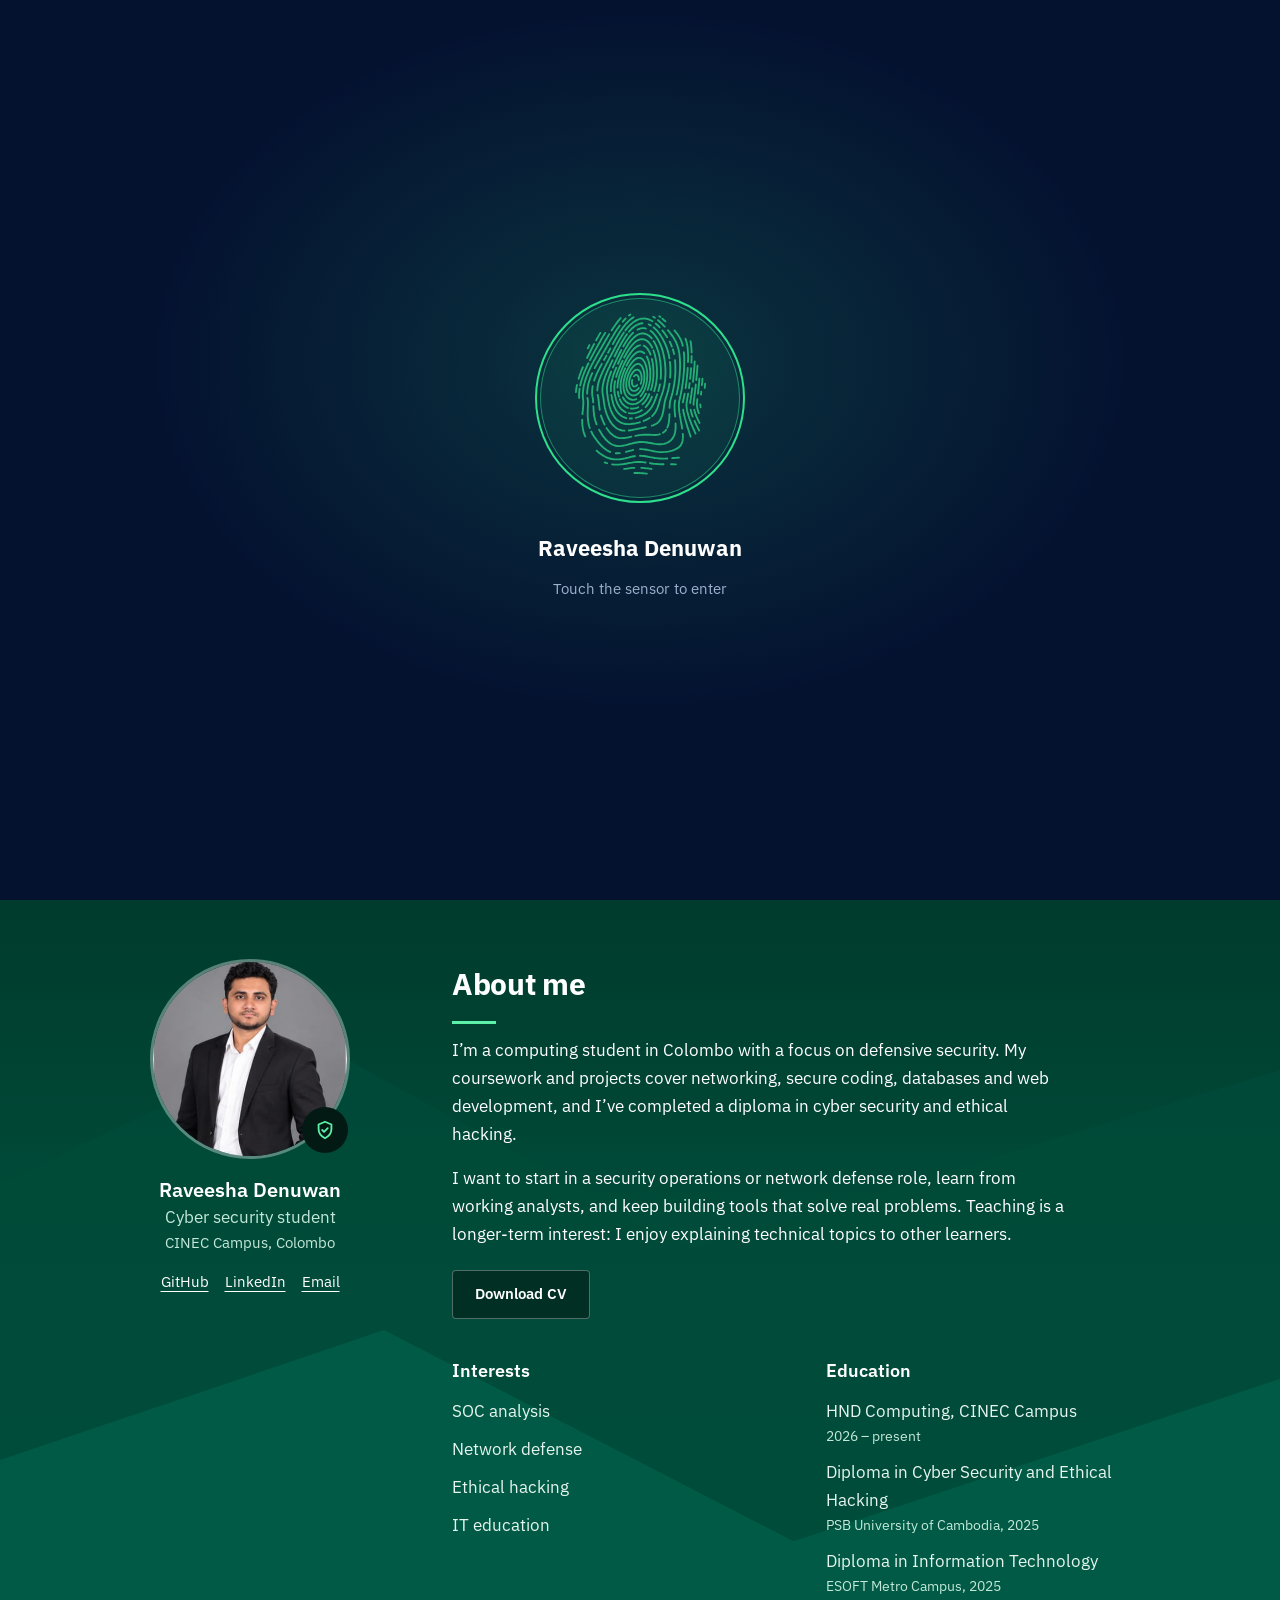
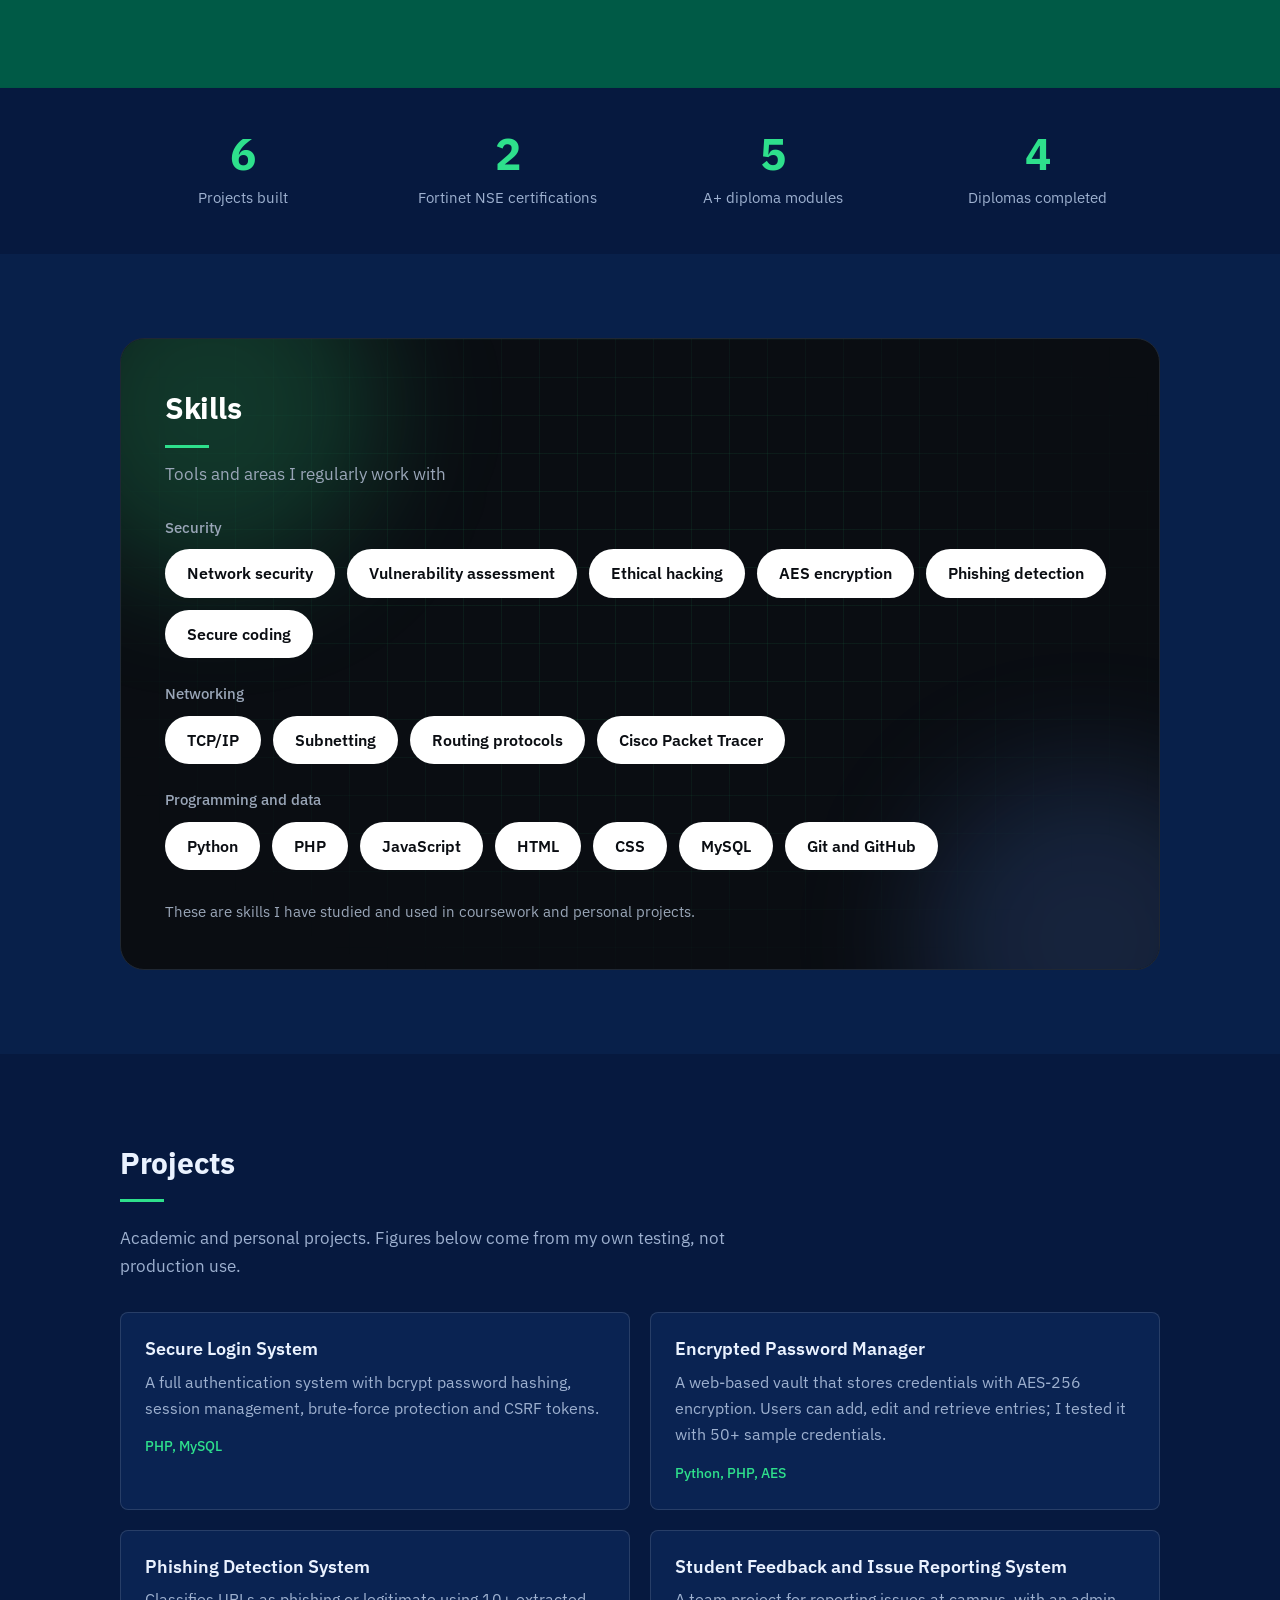
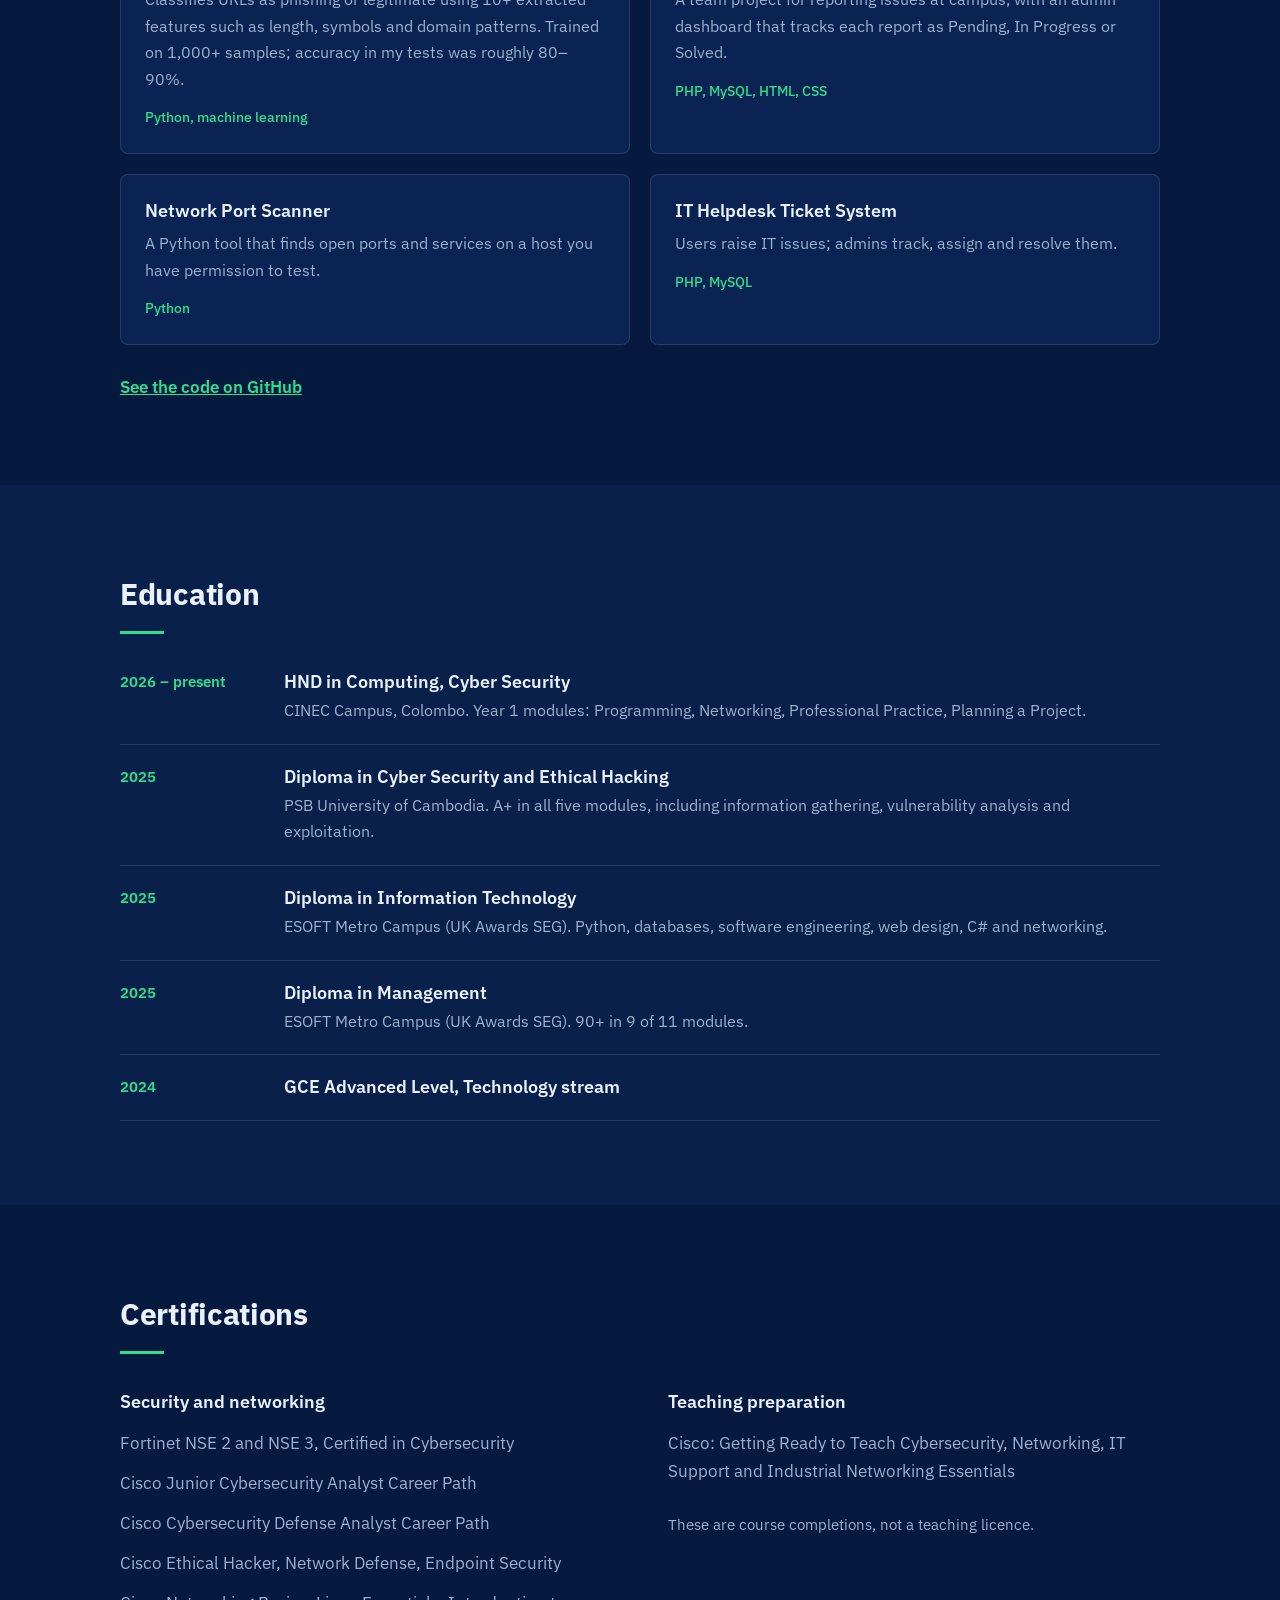
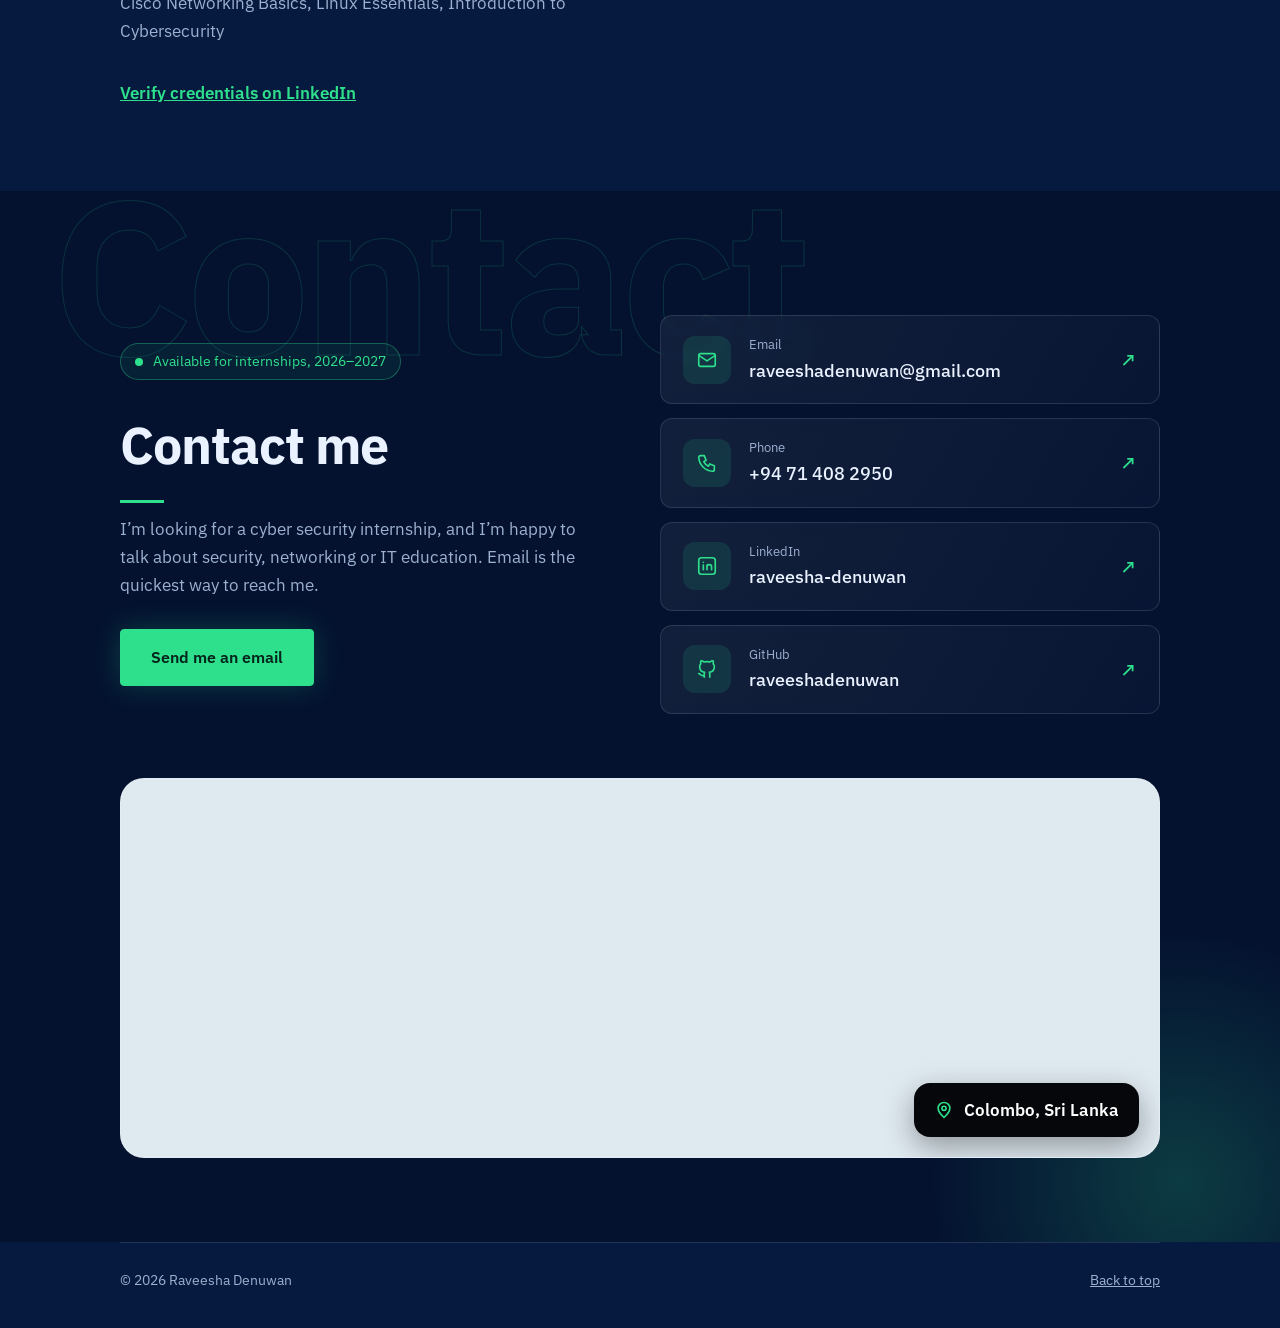
==== commit ee58d0f0: "Add files via upload" ====
--- a/index.html
+++ b/index.html
@@ -1,327 +1,214 @@
 <!doctype html>
-<html lang="en">
+<html lang="en" data-theme="dark">
 <head>
-  <meta charset="utf-8">
-  <meta name="viewport" content="width=device-width, initial-scale=1">
-  <meta name="theme-color" content="#08111f">
-  <meta name="description" content="Raveesha Denuwan is a Cybersecurity undergraduate at CINEC Campus, interested in security operations, ethical hacking, network defense and IT education.">
-  <meta name="author" content="Raveesha Denuwan">
-  <meta property="og:title" content="Raveesha Denuwan | Cybersecurity & IT Education">
-  <meta property="og:description" content="Cybersecurity undergraduate, technology builder and aspiring IT/Cybersecurity instructor.">
-  <meta property="og:type" content="website">
-  <title>Raveesha Denuwan | Cybersecurity & IT Education</title>
-  <link rel="preconnect" href="https://fonts.googleapis.com">
-  <link rel="preconnect" href="https://fonts.gstatic.com" crossorigin>
-  <link href="https://fonts.googleapis.com/css2?family=DM+Mono:wght@400;500&family=Manrope:wght@400;500;600;700&family=Sora:wght@500;600;700;800&display=swap" rel="stylesheet">
-  <link rel="stylesheet" href="style.css">
+<meta charset="utf-8">
+<meta name="viewport" content="width=device-width, initial-scale=1">
+<title>Raveesha Denuwan | Cyber Security Student</title>
+<meta name="description" content="Raveesha Denuwan is an HND Computing (Cyber Security) student at CINEC Campus, Colombo, looking for a cyber security internship.">
+<link rel="preconnect" href="https://fonts.googleapis.com">
+<link rel="preconnect" href="https://fonts.gstatic.com" crossorigin>
+<link href="https://fonts.googleapis.com/css2?family=IBM+Plex+Sans:wght@400;500;600;700&display=swap" rel="stylesheet">
+<meta name="theme-color" content="#06193f">
+<script>document.documentElement.classList.add("js");try{var t=localStorage.getItem("theme");if(t==="light"||t==="dark")document.documentElement.dataset.theme=t}catch(e){}</script>
+<link rel="stylesheet" href="style.css">
 </head>
-<body class="loading">
-  <noscript><style>.loader{display:none}body.loading{overflow:auto}</style></noscript>
-  <div class="loader" id="loader" role="status" aria-live="polite">
-    <div class="ld-core"><div class="cube-wrap" style="--s:72px"><div class="cube"><i>⌁</i><i>▣</i><i>⌘</i><i>⌨</i><i>◈</i><i>⌑</i></div></div>
-    <p class="ld-name">RAVEESHA DENUWAN</p><p class="ld-text" id="ldText">Initializing secure environment</p>
-    <div class="ld-bar"><i id="ldBar"></i></div><span class="ld-num" id="ldNum">0%</span></div>
-  </div>
-  <div class="progress" id="progress"></div>
-  <canvas id="net" aria-hidden="true"></canvas>
-  <div class="spot" aria-hidden="true"></div>
-  <a class="skip-link" href="#main">Skip to content</a>
-
-  <header class="site-header" id="top">
-    <nav class="nav wrap" aria-label="Main navigation">
-      <a class="brand" href="#top" aria-label="Raveesha Denuwan home"><span class="brand-mark">RD</span><span>Raveesha<span class="brand-muted">.me</span></span></a>
-      <button class="menu-toggle" id="menuToggle" aria-label="Open navigation" aria-expanded="false" aria-controls="navLinks">
-        <span></span><span></span><span></span>
-      </button>
-      <div class="nav-links" id="navLinks">
-        <a href="#about">About</a>
-        <a href="#focus">Focus areas</a>
-        <a href="#projects">Projects</a>
-        <a href="#education">Education</a>
-        <a href="#certifications">Certifications</a>
-        <a href="#contact" class="nav-contact">Contact <span aria-hidden="true">↗</span></a>
-      </div>
-      <button class="theme-toggle" id="themeToggle" type="button" aria-label="Switch colour theme"><span aria-hidden="true">☼</span></button>
-    </nav>
-  </header>
-
-  <main id="main">
-    <section class="hero wrap" aria-labelledby="hero-title">
-      <div class="hero-copy">
-        <div class="eyebrow"><span class="pulse-dot"></span> OPEN TO CYBERSECURITY INTERNSHIP OPPORTUNITIES</div>
-        <p class="overline"><span id="typed">Cybersecurity</span><i class="caret"></i></p>
-        <h1 id="hero-title">Raveesha<br><span>Denuwan</span></h1>
-        <p class="hero-role">Cybersecurity Undergraduate <span class="role-divider">/</span> Aspiring IT &amp; Cybersecurity Instructor</p>
-        <p class="hero-summary">I am pursuing an HND in Computing, specialising in Cyber Security at CINEC Campus. I am building practical skills in security, networking and software development, while developing a long-term interest in technical teaching and IT training.</p>
-        <div class="hero-actions">
-          <a class="button button-primary" href="#projects">Explore my work <span aria-hidden="true">↘</span></a>
-          <a class="button button-secondary" href="cv.pdf" target="_blank" rel="noopener">View my CV <span aria-hidden="true">↗</span></a>
-        </div>
-        <div class="social-row" aria-label="Social links">
-          <a href="https://github.com/raveeshadenuwan" target="_blank" rel="noopener">GitHub <span>↗</span></a>
-          <a href="https://www.linkedin.com/in/raveesha-denuwan-820953242/" target="_blank" rel="noopener">LinkedIn <span>↗</span></a>
-          <a href="mailto:raveeshadenuwan@gmail.com">Email <span>↗</span></a>
-        </div>
-      </div>
-      <div class="hero-visual">
-        <div class="flipper" id="flipper" role="button" tabindex="0" aria-pressed="false" aria-label="Profile photo. Press to flip and see my details"><div class="portrait-frame">
-          <div class="portrait-glow"></div>
-          <img class="portrait" src="yourphoto.jpeg" alt="Portrait of Raveesha Denuwan">
-          <div class="portrait-caption"><span class="caption-label">CURRENT STUDY</span><strong>HND Computing</strong><span>Cyber Security · CINEC Campus</span></div>
-        </div>
-        <div class="portrait-back"><div class="pb-in">
-          <span class="caption-label">PROFILE</span>
-          <h3>Raveesha Denuwan</h3>
-          <p class="pb-sub">Cybersecurity undergraduate · Colombo, Sri Lanka</p>
-          <ul class="pb-list">
-            <li><b>STUDYING</b><span>HND Computing · CINEC Campus (2026 – 2028)</span></li>
-            <li><b>FOCUS</b><span>SOC analysis · Network defense · Ethical hacking</span></li>
-            <li><b>CERTIFIED</b><span>Fortinet NSE 2 &amp; 3 · Cisco cybersecurity paths</span></li>
-            <li><b>SKILLS</b><span>Python · PHP · MySQL · Linux</span></li>
-            <li><b>LOOKING FOR</b><span>Cybersecurity internship 2026 / 2027</span></li>
-          </ul>
-          <div class="pb-links"><a href="cv.pdf" target="_blank" rel="noopener">CV</a><a href="https://www.linkedin.com/in/raveesha-denuwan-820953242/" target="_blank" rel="noopener">LinkedIn</a><a href="https://github.com/raveeshadenuwan" target="_blank" rel="noopener">GitHub</a><a href="mailto:raveeshadenuwan@gmail.com">Email</a></div>
-        </div></div>
-        </div>
-        <p class="flip-hint" id="flipHint"><span>↻</span> Click my photo to see my details</p>
-        <div class="cube-wrap hero-cube" style="--s:84px"><div class="cube"><i>⌁</i><i>▣</i><i>⌘</i><i>⌨</i><i>◈</i><i>⌑</i></div></div>
-        <div class="orbit orbit-one"></div><div class="orbit orbit-two"></div>
-        <div class="floating-note note-top"><span class="note-icon">01</span><span>SECURITY<br>MINDED</span></div>
-        <div class="floating-note note-bottom"><span class="note-icon">02</span><span>FUTURE<br>INSTRUCTOR</span></div>
-      </div>
-    </section>
-
-    <section class="quick-strip">
-      <div class="wrap quick-grid">
-        <div><span class="quick-label">BASED IN</span><strong>Colombo, Sri Lanka</strong></div>
-        <div><span class="quick-label">CURRENT EDUCATION</span><strong>CINEC Campus · HND</strong></div>
-        <div><span class="quick-label">PRIMARY DIRECTION</span><strong>Cybersecurity</strong></div>
-        <div><span class="quick-label">ALSO INTERESTED IN</span><strong>IT Teaching &amp; Training</strong></div>
-      </div>
-    </section>
-
-    <section class="section wrap" id="about">
-      <div class="section-heading">
-        <p class="section-kicker">01 / ABOUT</p>
-        <h2>Technology, security<br><span>and sharing knowledge.</span></h2>
-      </div>
-      <div class="about-layout">
-        <div class="about-copy">
-          <p class="lead">I am a Computing student at CINEC Campus, currently pursuing a Higher National Diploma in Computing with a specialisation in Cyber Security.</p>
-          <p>My learning covers cybersecurity fundamentals, ethical hacking, network security, Linux, system administration, programming, databases and web technologies. I enjoy understanding how systems work, identifying security weaknesses in authorised environments and building practical software solutions.</p>
-          <p>I am also interested in teaching and technical training. I want to develop the ability to explain technical topics clearly, support other learners and eventually work as an IT or Cybersecurity Instructor alongside a career in the cybersecurity field.</p>
-          <p>My academic background also includes qualifications in Information Technology, Human Resource Management and Business Administration.</p>
-          <div class="about-links">
-            <a href="https://www.linkedin.com/in/raveesha-denuwan-820953242/" target="_blank" rel="noopener">Connect on LinkedIn ↗</a>
-            <a href="cv.pdf" target="_blank" rel="noopener">Open CV ↗</a>
-          </div>
-        </div>
-        <aside class="profile-panel">
-          <div class="panel-top"><span>PROFILE.SUMMARY</span><span class="panel-status"><i></i> STUDENT</span></div>
-          <dl>
-            <div><dt>Name</dt><dd>Raveesha Denuwan</dd></div>
-            <div><dt>Study</dt><dd>HND Computing</dd></div>
-            <div><dt>Specialisation</dt><dd>Cyber Security</dd></div>
-            <div><dt>Institution</dt><dd>CINEC Campus</dd></div>
-            <div><dt>Location</dt><dd>Colombo, Sri Lanka</dd></div>
-            <div><dt>Career interests</dt><dd>Security · IT Training</dd></div>
-          </dl>
-          <div class="panel-footer"><span>PROFILE STATUS</span><strong>Learning · Building · Teaching-minded</strong></div>
-        </aside>
-      </div>
-    </section>
-
-    <section class="section section-tinted" id="focus">
-      <div class="wrap">
-        <div class="section-heading has-art"><div class="head-text">
-          <p class="section-kicker">02 / FOCUS AREAS</p>
-          <h2>Areas I am <span>developing.</span></h2>
-          <p class="section-intro">These are my current learning and career-interest areas. They reflect my developing skills, not professional-level claims.</p>
-        </div><div class="head-art" aria-hidden="false"><svg viewBox="0 0 360 260" role="img" aria-label="Security radar with shield"><g class="st" opacity=".45"><circle cx="180" cy="130" r="50"/><circle cx="180" cy="130" r="85"/><circle cx="180" cy="130" r="120"/><path d="M180 10V250M60 130H300"/></g><g class="sweep"><path d="M180 130L180 10A120 120 0 0 1 265 45Z"/></g><path class="st fg shield" d="M180 88L224 104V141C224 168 205 186 180 196C155 186 136 168 136 141V104Z"/><path class="st" stroke-linecap="round" stroke-linejoin="round" d="M161 140l15 15 27-30"/><circle class="fb blip" cx="250" cy="82" r="4"/><circle class="fb blip" cx="112" cy="196" r="4" style="animation-delay:1s"/><circle class="fa blip" cx="278" cy="170" r="4" style="animation-delay:2s"/><circle class="fa blip" cx="96" cy="78" r="4" style="animation-delay:.5s"/></svg></div></div>
-        <div class="focus-grid">
-          <article class="focus-card focus-featured">
-            <div class="focus-number">01</div><div class="focus-icon">⌁</div>
-            <h3>Cybersecurity</h3>
-            <p>Security fundamentals, threat analysis, security operations, vulnerability assessment and incident response concepts.</p>
-            <div class="tag-list"><span>Security Operations</span><span>Threat Analysis</span><span>Vulnerability Assessment</span></div>
-          </article>
-          <article class="focus-card">
-            <div class="focus-number">02</div><div class="focus-icon">⌘</div>
-            <h3>Ethical Hacking &amp; Network Defense</h3>
-            <p>Learning authorised security testing, reconnaissance concepts, network protection and defensive security practices.</p>
-            <div class="tag-list"><span>Ethical Hacking</span><span>Network Defense</span><span>Endpoint Security</span></div>
-          </article>
-          <article class="focus-card">
-            <div class="focus-number">03</div><div class="focus-icon">⌨</div>
-            <h3>Programming &amp; Systems</h3>
-            <p>Building a foundation in programming, web technologies, databases and Linux-based environments.</p>
-            <div class="tag-list"><span>Python</span><span>PHP</span><span>MySQL</span><span>Linux</span></div>
-          </article>
-          <article class="focus-card">
-            <div class="focus-number">04</div><div class="focus-icon">▤</div>
-            <h3>IT Teaching &amp; Training</h3>
-            <p>Interested in explaining technical concepts, supporting learners and developing as an IT/Cybersecurity instructor.</p>
-            <div class="tag-list"><span>Technical Training</span><span>Knowledge Sharing</span><span>IT Education</span></div>
-          </article>
-        </div>
-      </div>
-    </section>
-
-    <section class="section wrap" id="skills">
-      <div class="section-heading has-art"><div class="head-text">
-        <p class="section-kicker">03 / TECHNICAL TOOLKIT</p>
-        <h2>Tools and technologies<br><span>in my learning path.</span></h2>
-      </div><div class="head-art" aria-hidden="false"><svg viewBox="0 0 360 260" role="img" aria-label="Layered technology stack"><path class="st" stroke-dasharray="4 5" d="M180 112V222"/><g class="fl" style="animation-delay:-2s"><g transform="translate(0,84)"><path class="st fg" d="M180 70L270 112L180 154L90 112Z"/><path class="st" opacity=".6" d="M90 112V124L180 166L270 124V112"/><circle class="fa" cx="180" cy="112" r="5"/></g></g><g class="fl" style="animation-delay:-1s"><g transform="translate(0,42)"><path class="st fg" d="M180 70L270 112L180 154L90 112Z"/><path class="st" opacity=".6" d="M90 112V124L180 166L270 124V112"/><circle class="fb" cx="140" cy="112" r="4"/><circle class="fb" cx="220" cy="112" r="4"/></g></g><g class="fl"><g transform="translate(0,0)"><path class="st fg top" d="M180 70L270 112L180 154L90 112Z"/><path class="st" opacity=".6" d="M90 112V124L180 166L270 124V112"/><path class="st" stroke-linecap="round" d="M150 112l15 8M195 100l20 10"/><circle class="fb" cx="180" cy="112" r="5"/></g></g><g class="st" opacity=".7"><path d="M290 60l8 8M298 60l-8 8"/><rect x="58" y="188" width="12" height="12" rx="3" class="spin"/><circle cx="300" cy="190" r="6"/></g></svg></div></div>
-      <div class="toolkit-grid">
-        <div class="toolkit-group"><h3>Security &amp; Networking</h3><div class="skill-chips"><span>Cybersecurity</span><span>Ethical Hacking</span><span>Network Security</span><span>Network Defense</span><span>TCP/IP</span><span>Subnetting</span><span>Cisco Packet Tracer</span><span>Vulnerability Assessment</span></div></div>
-        <div class="toolkit-group"><h3>Development &amp; Data</h3><div class="skill-chips"><span>Python</span><span>PHP</span><span>HTML</span><span>CSS</span><span>JavaScript</span><span>MySQL</span><span>SQL</span><span>Git &amp; GitHub</span></div></div>
-        <div class="toolkit-group"><h3>Systems &amp; Platforms</h3><div class="skill-chips"><span>Linux</span><span>Kali Linux</span><span>Windows</span><span>VMware</span><span>System Administration</span><span>Web Technologies</span></div></div>
-        <div class="toolkit-group"><h3>Teaching &amp; Professional</h3><div class="skill-chips"><span>Technical Communication</span><span>Research</span><span>Analytical Skills</span><span>Knowledge Sharing</span><span>Project Collaboration</span></div></div>
-      </div>
-      <p class="small-note">Skills listed represent areas studied, practised or explored through coursework and projects. Proficiency varies by topic.</p>
-    </section>
-
-    <section class="section section-tinted" id="projects">
-      <div class="wrap">
-        <div class="section-heading has-art"><div class="head-text">
-          <p class="section-kicker">04 / SELECTED WORK</p>
-          <h2>Projects &amp; <span>practical learning.</span></h2>
-          <p class="section-intro">A selection of academic and personal work. Project status is described honestly; not every concept is a published product.</p>
-        </div><div class="head-art" aria-hidden="false"><svg viewBox="0 0 360 260" role="img" aria-label="Code editor window"><rect class="st fg" x="36" y="28" width="288" height="196" rx="14"/><path class="st" opacity=".5" d="M36 62H324"/><circle class="fa" cx="56" cy="45" r="4"/><circle class="fb" cx="72" cy="45" r="4"/><circle class="fg2" cx="88" cy="45" r="4"/><rect class="ln fb" x="56" y="84" width="90" height="8" rx="4" style="animation-delay:0s"/><rect class="ln fa" x="156" y="84" width="60" height="8" rx="4" style="animation-delay:.2s"/><rect class="ln fv" x="72" y="108" width="140" height="8" rx="4" style="animation-delay:.5s"/><rect class="ln fb" x="72" y="132" width="70" height="8" rx="4" style="animation-delay:.8s"/><rect class="ln fa" x="152" y="132" width="100" height="8" rx="4" style="animation-delay:1.1s"/><rect class="ln fv" x="56" y="156" width="120" height="8" rx="4" style="animation-delay:1.4s"/><rect class="ln fb" x="56" y="180" width="54" height="8" rx="4" style="animation-delay:1.7s"/><rect class="caret-s fb" x="116" y="178" width="3" height="12"/><g class="fl"><circle class="st fg" cx="300" cy="212" r="24"/><path class="st" stroke-linecap="round" stroke-linejoin="round" d="M289 212l8 8 15-17"/></g><g class="st fl" style="animation-delay:-2s"><circle cx="52" cy="226" r="4"/><circle cx="52" cy="244" r="4"/><circle cx="76" cy="236" r="4"/><path d="M52 230V240M56 228L72 234"/></g></svg></div></div>
-        <div class="project-grid">
-          <article class="project-card">
-            <div class="project-top"><span class="project-type">ACADEMIC GROUP PROJECT</span><span class="project-index">01</span></div>
-            <div class="project-visual visual-feedback"><img class="proj-img" src="assets/projects/feedback-system.jpg" alt="Screenshot: Student Feedback &amp; Issue Reporting System dashboard" loading="lazy" onerror="this.remove()"><div class="ui-window"><div class="ui-dots"><i></i><i></i><i></i></div><div class="ui-line wide"></div><div class="ui-line"></div><div class="ui-row"><b></b><b></b><b></b></div><div class="ui-line short"></div></div></div>
-            <div class="project-content"><h3>Student Feedback &amp; Issue Reporting System</h3><p>A CINEC-focused system concept for submitting student feedback and reporting issues, with a workflow to track reports from Pending to In Progress and Resolved.</p><div class="tag-list"><span>PHP</span><span>MySQL</span><span>PHPMailer</span><span>Web Application</span></div><p class="project-footnote">Team project · Academic development</p></div>
-          </article>
-          <article class="project-card">
-            <div class="project-top"><span class="project-type">PERSONAL / LEARNING PROJECT</span><span class="project-index">02</span></div>
-            <div class="project-visual visual-phishing"><img class="proj-img" src="assets/projects/phishing-detector.jpg" alt="Screenshot: Phishing Detection System result screen" loading="lazy" onerror="this.remove()"><div class="scan-card"><span class="scan-symbol">⌕</span><span>URL ANALYSIS</span><div class="scan-track"><i></i></div><small>Detection concept</small></div></div>
-            <div class="project-content"><h3>Phishing Detection System</h3><p>A learning project exploring how suspicious URLs and phishing indicators can be analysed using Python, Flask and machine-learning concepts.</p><div class="tag-list"><span>Python</span><span>Flask</span><span>Machine Learning</span><span>Web</span></div><p class="project-footnote">Concept / development work · Not a production security product</p></div>
-          </article>
-          <article class="project-card">
-            <div class="project-top"><span class="project-type">PERSONAL CONCEPT</span><span class="project-index">03</span></div>
-            <div class="project-visual visual-vault"><img class="proj-img" src="assets/projects/password-manager.jpg" alt="Screenshot: Password Manager concept interface" loading="lazy" onerror="this.remove()"><div class="vault-card"><span class="vault-lock">▣</span><span>PRIVATE VAULT</span><div class="vault-bars"><i></i><i></i><i></i></div></div></div>
-            <div class="project-content"><h3>Password Manager Concept</h3><p>A concept focused on secure password handling, credential organisation and learning about encryption and safe application design.</p><div class="tag-list"><span>Security Concepts</span><span>Encryption</span><span>Application Design</span></div><p class="project-footnote">Concept work · Security design learning</p></div>
-          </article>
-          <article class="project-card">
-            <div class="project-top"><span class="project-type">HANDS-ON LAB</span><span class="project-index">04</span></div>
-            <div class="project-visual visual-lab"><img class="proj-img" src="assets/projects/home-lab.jpg" alt="Screenshot: Cybersecurity home lab with Kali Linux in VMware" loading="lazy" onerror="this.remove()"><div class="terminal-card"><div><i></i><i></i><i></i></div><p><b>$</b> whoami</p><p class="terminal-output">cybersecurity learner</p><p><b>$</b> ip a</p><p class="terminal-output">network lab practice</p></div></div>
-            <div class="project-content"><h3>Cybersecurity Home Lab</h3><p>Practising Linux and networking in an isolated virtual lab using Kali Linux and VMware, with a focus on safe, authorised learning.</p><div class="tag-list"><span>Kali Linux</span><span>VMware</span><span>Networking</span><span>Lab Practice</span></div><p class="project-footnote">Personal learning environment</p></div>
-          </article>
-        </div>
-        <div class="project-cta"><p>Want to see my code and future project updates?</p><a class="text-link" href="https://github.com/raveeshadenuwan" target="_blank" rel="noopener">Visit my GitHub profile ↗</a></div>
-      </div>
-    </section>
-
-    <section class="section wrap" id="education">
-      <div class="section-heading">
-        <p class="section-kicker">05 / EDUCATION</p>
-        <h2>My learning <span>background.</span></h2>
-      </div>
-      <div class="education-list">
-        <article class="education-item current">
-          <div class="education-date">FEB 2026 — FEB 2028</div><div class="education-marker"></div>
-          <div class="education-details"><div class="education-status">IN PROGRESS</div><h3>Higher National Diploma in Computing</h3><p class="education-place">CINEC Campus · Cyber Security Specialisation</p><p>Studying cybersecurity, networking, ethical hacking, system administration, databases, programming, software development and computing project management.</p></div>
-        </article>
-        <article class="education-item">
-          <div class="education-date">2025 — 2026</div><div class="education-marker"></div>
-          <div class="education-details"><div class="education-status completed">COMPLETED · GRADE A+</div><h3>Diploma in Ethical Hacking and Cyber Security</h3><p class="education-place">SITC Campus</p><p>Covered cybersecurity fundamentals, ethical hacking, network security and vulnerability assessment. Certificate affiliation as stated in the qualification documentation: Preah Sihamoniraja Buddhist University, Cambodia.</p></div>
-        </article>
-        <article class="education-item">
-          <div class="education-date">2025 — 2026</div><div class="education-marker"></div>
-          <div class="education-details"><div class="education-status completed">COMPLETED · GRADE B</div><h3>Diploma in Human Resource Management / Personnel Administration</h3><p class="education-place">SITC Campus</p><p>Covered recruitment and selection, employee relations, training and development, organisational behaviour and performance management.</p></div>
-        </article>
-        <article class="education-item">
-          <div class="education-date">2025</div><div class="education-marker"></div>
-          <div class="education-details"><div class="education-status completed">COMPLETED</div><h3>Diploma in Information Technology</h3><p class="education-place">ESOFT Metro Campus</p><p>Studied computer systems, programming fundamentals, networking, databases, software applications and IT support.</p></div>
-        </article>
-        <article class="education-item">
-          <div class="education-date">2025</div><div class="education-marker"></div>
-          <div class="education-details"><div class="education-status completed">COMPLETED · GRADE A</div><h3>Diploma in Business Administration and Management</h3><p class="education-place">ESOFT Metro Campus</p><p>Covered business operations, management principles, communication, marketing, leadership and organisational development.</p></div>
-        </article>
-      </div>
-    </section>
-
-    <section class="section section-tinted" id="certifications">
-      <div class="wrap">
-        <div class="section-heading">
-          <p class="section-kicker">06 / CERTIFICATIONS</p>
-          <h2>Learning beyond <span>the classroom.</span></h2>
-          <p class="section-intro">Selected credentials and course completions shared on my professional profile.</p>
-        </div>
-        <div class="cert-columns">
-          <div class="cert-group">
-            <div class="cert-group-head"><span class="cert-icon">⌑</span><div><h3>Cybersecurity &amp; Technical</h3><p>Security, networking and systems learning</p></div></div>
-            <ul class="cert-list">
-              <li><strong>Fortinet NSE 3 Certified in Cybersecurity</strong><span>Fortinet · Issued Oct 2026 · Expires Oct 2028</span></li>
-              <li><strong>Fortinet NSE 2 Certified in Cybersecurity</strong><span>Fortinet · Issued Oct 2026 · Expires Oct 2028</span></li>
-              <li><strong>Junior Cybersecurity Analyst Career Path</strong><span>Cisco · Sep 2026</span></li>
-              <li><strong>Cybersecurity Defense Analyst Career Path</strong><span>Cisco · Sep 2026</span></li>
-              <li><strong>Ethical Hacker</strong><span>Cisco · Sep 2026</span></li>
-              <li><strong>Network Defense</strong><span>Cisco · Sep 2026</span></li>
-              <li><strong>Endpoint Security</strong><span>Cisco · Sep 2026</span></li>
-              <li><strong>Networking Basics</strong><span>Cisco · Sep 2026</span></li>
-              <li><strong>Network Addressing and Basic Troubleshooting</strong><span>Cisco · Sep 2026</span></li>
-              <li><strong>Linux Essentials</strong><span>Cisco · Sep 2026</span></li>
-              <li><strong>Introduction to Cybersecurity</strong><span>Cisco · Sep 2026</span></li>
-            </ul>
-          </div>
-          <div class="cert-group instructor-group">
-            <div class="cert-group-head"><span class="cert-icon">▤</span><div><h3>Teaching Preparation</h3><p>Supporting my interest in IT instruction</p></div></div>
-            <ul class="cert-list">
-              <li><strong>Getting Ready to Teach Cybersecurity Essentials</strong><span>Cisco · Nov 2026</span></li>
-              <li><strong>Getting Ready to Teach Networking Essentials</strong><span>Cisco · Nov 2026</span></li>
-              <li><strong>Getting Ready to Teach IT Support Essentials</strong><span>Cisco · Nov 2026</span></li>
-              <li><strong>Getting Ready to Teach Industrial Networking Essentials</strong><span>Cisco · Nov 2026</span></li>
-            </ul>
-            <p class="cert-disclaimer">These are teaching-preparation course completions. They do not represent a formal instructor licence or teaching qualification.</p>
-          </div>
-        </div>
-        <p class="small-note">Please use the credential links on my LinkedIn profile to verify individual certificates and their current status.</p>
-        <a class="text-link" href="https://www.linkedin.com/in/raveesha-denuwan-820953242/" target="_blank" rel="noopener">View LinkedIn credentials ↗</a>
-      </div>
-    </section>
-
-    <section class="section wrap" id="career">
-      <div class="section-heading">
-        <p class="section-kicker">07 / CAREER DIRECTION</p>
-        <h2>Two interests. <span>One learning journey.</span></h2>
-      </div>
-      <div class="career-grid">
-        <article class="career-card"><span class="career-label">PRIMARY CAREER PATH</span><div class="career-symbol">⌁</div><h3>Cybersecurity Professional</h3><p>My main career focus is to gain practical industry experience and grow in cybersecurity, particularly in security operations, network defense and security analysis.</p><div class="career-tags"><span>Cybersecurity Internship</span><span>SOC / Security Analysis</span><span>Network Security</span></div></article>
-        <article class="career-card"><span class="career-label">LONG-TERM CAREER INTEREST</span><div class="career-symbol">▤</div><h3>IT &amp; Cybersecurity Instructor</h3><p>I also want to develop as a technical educator, helping learners understand IT, networking and cybersecurity through clear explanations and practical learning.</p><div class="career-tags"><span>IT Training</span><span>Cybersecurity Education</span><span>Knowledge Sharing</span></div></article>
-      </div>
-    </section>
-
-    <section class="contact-section" id="contact">
-      <div class="wrap contact-layout">
-        <div>
-          <p class="section-kicker">08 / CONTACT</p>
-          <h2>Let’s connect<br><span>and learn together.</span></h2>
-          <p class="contact-intro">I am open to suitable cybersecurity internship opportunities, academic collaborations and conversations about IT and cybersecurity education.</p>
-          <div class="contact-links">
-            <a href="mailto:raveeshadenuwan@gmail.com"><span class="contact-label">EMAIL</span><strong>raveeshadenuwan@gmail.com</strong><span>↗</span></a>
-            <a href="tel:+94714082950"><span class="contact-label">PHONE</span><strong>+94 71 408 2950</strong><span>↗</span></a>
-            <a href="https://github.com/raveeshadenuwan" target="_blank" rel="noopener"><span class="contact-label">GITHUB</span><strong>github.com/raveeshadenuwan</strong><span>↗</span></a>
-            <a href="https://www.linkedin.com/in/raveesha-denuwan-820953242/" target="_blank" rel="noopener"><span class="contact-label">LINKEDIN</span><strong>Raveesha Denuwan</strong><span>↗</span></a>
-          </div>
-        </div>
-        <div class="contact-note">
-          <div class="cube-wrap contact-cube" style="--s:54px"><div class="cube"><i>⌁</i><i>▣</i><i>⌘</i><i>⌨</i><i>◈</i><i>⌑</i></div></div>
-          <span class="note-kicker">CURRENTLY LOOKING FOR</span>
-          <h3>Cybersecurity Internship<br><span>2026 / 2027</span></h3>
-          <p>Colombo · On-site · Hybrid · Remote</p>
-          <a class="button button-primary" href="mailto:raveeshadenuwan@gmail.com?subject=Cybersecurity%20Opportunity">Contact me <span>↗</span></a>
-          <p class="form-note">For teaching-related opportunities, please contact me by email or LinkedIn.</p>
-        </div>
-      </div>
-    </section>
-  </main>
-
-  <footer class="footer">
-    <div class="wrap footer-inner"><a class="brand footer-brand" href="#top"><span class="brand-mark">RD</span><span>Raveesha<span class="brand-muted">.me</span></span></a><p>Designed and developed by Raveesha Denuwan · <span id="year"></span></p><a href="#top" class="back-top">Back to top ↑</a></div>
-  </footer>
-  <script src="script.js"></script>
+<body class="locked">
+<noscript><style>.lock{display:none}body.locked{overflow:auto}</style></noscript>
+<div class="lock" id="lock" role="dialog" aria-modal="true" aria-label="Verify to enter the portfolio">
+  <svg width="0" height="0" style="position:absolute" aria-hidden="true" focusable="false"><defs><g id="fpr" fill="none" stroke="currentColor" stroke-width="1.5" stroke-linecap="round" stroke-linejoin="round"><path d="M56.5 56.4L55.6 57.0 55.1 57.5M53.7 60.5L53.5 61.9 53.5 62.6 53.7 64.0 54.2 65.0 55.0 65.7 56.5 65.6 57.3 65.0 57.7 64.5M59.1 60.5L59.0 59.0 58.8 58.0 58.2 57.0 57.5 56.4 56.5 56.4M56.5 52.3L55.5 52.9 54.9 53.5 54.1 54.5 53.5 55.3 53.0 56.2 52.5 57.2 52.0 58.5 51.7 59.5 51.5 60.5 51.2 62.0 51.2 63.5 51.3 65.0 51.6 66.0 52.0 67.1 52.6 68.0 53.5 68.9 54.5 69.3 56.0 69.3 57.0 68.9 58.0 68.2 58.6 67.5 59.0 67.0M60.6 63.5L61.0 62.0 61.2 61.0 61.3 59.5 61.3 58.0 61.1 56.5 60.8 55.5 60.5 54.5 60.0 53.5 59.0 52.5 58.0 52.1 56.5 52.3 56.5 52.3M58.0 47.5L57.0 47.8 56.0 48.3 55.2 49.0 54.5 49.6 53.8 50.5 53.0 51.5 52.5 52.3 52.0 53.2 51.5 54.1 51.0 55.2 50.5 56.3 50.1 57.5 49.8 58.5 49.5 59.5 49.2 61.0 49.0 62.4 48.9 63.5 48.9 65.0 49.0 66.0 49.3 67.5 49.6 68.5 50.0 69.5 50.6 70.5 51.4 71.5 52.0 72.0 53.0 72.6 54.5 73.0 56.0 72.8 57.0 72.5 58.0 71.9 59.0 71.0 59.5 70.5 60.3 69.5 60.9 68.5 61.4 67.5 61.9 66.5 62.3 65.5 62.6 64.5 63.0 63.0 63.2 62.0 63.4 60.5 63.5 59.2 63.5 58.0 63.5 56.6 63.4 55.5 63.2 54.0 63.0 53.0 62.5 51.5 62.1 50.5 61.6 49.5 61.0 48.7 60.2 48.0 59.0 47.5 58.0 47.5 58.0 47.5M57.5 43.0L56.5 43.5 55.8 44.0 55.0 44.7 54.3 45.5 53.5 46.4 53.0 47.1 52.3 48.0 51.7 49.0 51.1 50.0 50.6 51.0 50.0 52.0 49.6 53.0 49.1 54.0 48.7 55.0 48.3 56.0 48.0 57.0 47.6 58.5 47.3 59.5 47.0 60.9 46.8 62.0 46.7 63.5 46.6 65.0 46.7 66.5 46.9 68.0 47.1 69.0 47.5 70.5 47.9 71.5 48.4 72.5 49.0 73.4 49.5 74.1 50.5 75.0 51.2 75.5 52.1 76.0 53.5 76.4 55.0 76.5 56.5 76.1 57.0 76.0M60.4 73.5L61.0 72.8 61.6 72.0 62.2 71.0 62.8 70.0 63.3 69.0 63.8 68.0 64.1 67.0 64.5 65.9 64.9 64.5 65.1 63.5 65.4 62.0 65.6 61.0 65.7 59.5 65.8 58.0 65.9 56.5 65.8 55.0 65.7 53.5 65.5 52.0 65.3 51.0 65.0 49.6 64.7 48.5 64.3 47.5 63.9 46.5 63.4 45.5 62.7 44.5 62.0 43.7 61.0 43.0 60.0 42.6 58.5 42.6 57.5 43.0M60.0 37.5L59.0 37.6 57.9 38.0 57.0 38.5 56.0 39.3 55.2 40.0 54.5 40.7 53.8 41.5 53.0 42.5 52.5 43.2 51.9 44.0 51.3 45.0 50.7 46.0 50.1 47.0 49.6 48.0 49.0 49.0 49.0 49.0M48.1 51.0L47.6 52.0 47.2 53.0 46.8 54.0 46.4 55.0 46.0 56.2 45.6 57.5 45.3 58.5 45.0 59.8 44.7 61.0 44.5 62.5 44.4 63.5 44.3 65.0 44.3 66.5 44.4 68.0 44.5 69.0 44.8 70.5 45.0 71.3M46.2 74.5L46.8 75.5 47.5 76.5 48.0 77.1 48.9 78.0 49.5 78.5 50.5 79.1 51.5 79.5 53.0 79.9 54.5 80.0 56.0 79.8 57.0 79.5 58.1 79.0 59.0 78.5 60.0 77.8 60.9 77.0 61.5 76.4 62.3 75.5 63.0 74.6 63.5 73.8 64.0 73.0 64.6 72.0 64.8 71.5M66.1 68.5L66.5 67.4 66.9 66.0 67.2 65.0 67.5 63.7 67.7 62.5 68.0 61.0 68.1 60.0 68.2 58.5 68.3 57.0 68.3 55.5 68.3 54.0 68.2 52.5 68.0 51.0 67.9 50.0 67.6 48.5 67.4 47.5 67.1 46.0 66.8 45.0 66.5 44.0 66.0 42.8 65.5 41.7 65.4 41.5M63.5 38.9L62.5 38.2 61.5 37.7 60.5 37.5 60.0 37.5M60.0 32.5L59.0 32.7 58.0 33.2 57.0 33.8 56.1 34.5 55.5 35.0 54.5 36.0 54.0 36.6 53.3 37.5 52.5 38.5 52.0 39.2 51.5 40.0 50.8 41.0 50.2 42.0 49.6 43.0 49.1 44.0 48.5 45.0 48.0 46.0 47.5 47.0 47.0 48.0 46.6 49.0 46.1 50.0 45.7 51.0 45.3 52.0 44.9 53.0 44.5 54.0 44.0 55.3 43.6 56.5 43.3 57.5 43.0 58.6 42.6 60.0 42.4 61.0 42.2 62.5 42.0 63.8 41.9 65.0 41.8 66.5 41.8 66.5M42.1 70.0L42.4 71.5 42.6 72.5 43.0 74.0 43.0 74.0M43.7 76.0L44.2 77.0 44.7 78.0 45.3 79.0 46.0 79.9 46.6 80.5 47.5 81.4 48.4 82.0 49.2 82.5 50.3 83.0 50.3 83.0M52.5 83.5L54.0 83.6 55.0 83.5 56.5 83.2 57.5 82.9 58.5 82.5M62.0 80.1L62.7 79.5 63.5 78.6 64.0 78.0 64.7 77.0 65.4 76.0 66.0 75.0 66.5 74.0 67.0 73.0 67.5 72.0 67.5 71.9M68.8 68.5L69.1 67.5 69.5 66.2 69.8 65.0 70.0 64.0 70.3 62.5 70.5 61.0 70.6 60.0 70.8 58.5 70.8 57.0 70.9 55.5 70.9 54.0 70.8 52.5 70.7 51.0 70.6 49.5 70.5 48.5 70.3 47.0 70.0 45.5 69.8 44.5 69.6 43.5M68.5 40.0L68.0 38.8 67.5 37.7 67.0 36.8 66.5 36.0 65.8 35.0 65.0 34.2 64.2 33.5 63.4 33.0 63.0 32.8M59.5 27.9L58.5 28.3 57.5 28.8 56.5 29.5 55.9 30.0 55.0 30.9 54.4 31.5 53.5 32.5 53.0 33.1 52.3 34.0 51.6 35.0 51.0 35.9 50.5 36.7 50.0 37.5 49.4 38.5 48.8 39.5 48.3 40.5 47.7 41.5 47.2 42.5 47.2 42.5M46.0 44.9L45.5 45.9 45.0 47.0 44.5 48.0 44.1 49.0 43.7 50.0 43.2 51.0 42.8 52.0 42.4 53.0 42.0 54.1 41.5 55.5 41.2 56.5 40.9 57.5 40.7 58.0M39.9 61.5L39.6 63.0 39.5 64.0 39.3 65.5 39.3 67.0 39.3 68.5 39.4 70.0 39.5 71.0 39.8 72.5 40.0 73.5 40.4 75.0 40.6 76.0 41.0 77.2 41.5 78.5 41.9 79.5 42.4 80.5 43.0 81.5 43.5 82.3 44.0 83.0 44.9 84.0 45.5 84.5 46.5 85.3 47.5 86.0 48.5 86.5 48.5 86.5M51.0 87.2L52.5 87.4 54.0 87.4 55.5 87.2 56.5 87.0 58.0 86.5 59.0 86.1 60.0 85.7 61.0 85.1 61.5 84.8M64.5 82.4L65.3 81.5 66.0 80.6 66.5 80.0 67.1 79.0 67.7 78.0 68.3 77.0 68.8 76.0 69.2 75.0 69.7 74.0 69.7 74.0M71.4 69.5L71.8 68.5 72.0 67.5 72.4 66.0 72.7 65.0 73.0 63.5 73.1 62.5 73.3 61.0 73.5 59.5 73.6 58.5 73.7 57.0 73.7 55.5 73.7 54.0 73.7 52.5 73.6 51.0 73.5 49.5 73.4 48.5 73.3 47.0 73.1 45.5 72.9 44.5 72.6 43.0 72.4 42.0 72.1 40.5 71.8 39.5 71.5 38.5 71.0 37.1 70.8 36.5M69.9 34.5L69.4 33.5 68.8 32.5 68.1 31.5 67.5 30.7 66.9 30.0 66.0 29.2 65.0 28.5 64.0 28.0 63.0 27.7 61.5 27.5 60.0 27.7 59.5 27.9M61.5 23.0L60.5 23.1 59.2 23.5 58.1 24.0 57.3 24.5 56.5 25.0 55.5 25.8 54.8 26.5 54.0 27.3 53.4 28.0 52.5 29.0 52.0 29.7 51.4 30.5 50.7 31.5 50.1 32.5 49.5 33.4 49.0 34.2 48.5 35.1 48.0 36.0 47.4 37.0 46.9 38.0 46.3 39.0 45.8 40.0 45.3 41.0 44.8 42.0 44.3 43.0 43.8 44.0 43.3 45.0 42.9 46.0 42.4 47.0 42.2 47.5M40.9 50.5L40.5 51.5 40.0 52.6 39.5 53.9 39.1 55.0 38.7 56.0 38.4 57.0 38.0 58.3 37.7 59.5 37.4 60.5 37.1 62.0 36.9 63.0 36.7 64.5 36.5 66.0 36.5 67.0 36.5 68.5 36.5 69.5 36.5 69.5M36.9 72.5L37.1 73.5 37.3 75.0 37.5 76.0 37.9 77.5 38.1 78.5 38.5 79.8 38.9 81.0 39.3 82.0 39.8 83.0 40.3 84.0 40.9 85.0 41.5 85.9 42.0 86.6 42.8 87.5 43.5 88.2 44.4 89.0 45.1 89.5 46.0 90.0 47.0 90.5 48.4 91.0 49.0 91.2M51.8 91.5L52.6 91.5 53.5 91.5M56.5 91.0L58.0 90.6 59.0 90.3 60.0 89.9 61.0 89.5 62.0 89.0 63.0 88.5 64.0 87.8 65.0 87.1 65.8 86.5 66.5 85.8 67.3 85.0 68.0 84.2 68.6 83.5 69.3 82.5 69.9 81.5 70.4 80.5 70.9 79.5 71.4 78.5 71.8 77.5 72.2 76.5 72.6 75.5 73.0 74.3 73.5 73.0 73.9 72.0 73.9 72.0M74.8 69.5L75.0 68.5 75.4 67.0 75.7 66.0 76.0 64.5 76.1 64.0M76.7 59.5L76.8 58.0 76.9 56.5 76.9 55.0 76.9 53.5 76.9 52.0 76.8 50.5 76.7 49.0 76.6 47.5 76.5 46.5 76.3 45.0 76.0 43.5 75.9 42.5 75.6 41.0 75.3 40.0 75.0 38.6 74.7 37.5 74.4 36.5 74.0 35.4 73.5 34.0 73.1 33.0 72.6 32.0 72.1 31.0 71.6 30.0 71.0 29.0 71.0 29.0M69.5 27.0L68.6 26.0 68.0 25.4 67.0 24.6 66.0 24.0 65.0 23.5 64.0 23.2 63.0 23.0 61.5 23.0 61.5 23.0M60.5 18.9L59.5 19.2 58.5 19.6 58.0 19.8M54.5 22.3L53.8 23.0 53.0 23.9 52.4 24.5 51.6 25.5 51.0 26.3 50.5 27.0 49.8 28.0 49.1 29.0 48.5 30.0 48.0 30.8 47.5 31.7 47.0 32.5 46.5 33.5 46.5 33.5M45.0 36.2L44.5 37.2 44.0 38.1 43.5 39.1 43.0 40.1 42.5 41.1 42.0 42.1 41.5 43.2 41.0 44.2 40.5 45.2 40.0 46.3 39.5 47.4 39.0 48.5 38.5 49.5 38.1 50.5 38.1 50.5M36.8 53.5L36.4 54.5 36.0 55.6 35.5 57.0 35.2 58.0 34.8 59.0 34.5 60.2 34.2 61.5 33.9 62.5 33.7 64.0 33.5 65.3 33.4 66.5 33.3 68.0 33.4 69.5 33.5 71.0 33.6 72.0 33.9 73.5 34.0 74.5 34.2 76.0 34.5 77.5 34.7 78.5 35.0 80.0 35.2 81.0 35.5 82.0 36.0 83.5 36.3 84.5 36.7 85.5 37.2 86.5 37.7 87.5 38.2 88.5 38.9 89.5 39.5 90.4 40.0 91.0 40.8 92.0 41.5 92.7 42.5 93.5 43.2 94.0 44.0 94.5 45.0 95.0 46.3 95.5 47.5 95.8 48.8 96.0 50.0 96.1 51.5 96.1 52.5 96.0 54.0 95.8 55.5 95.6 56.5 95.4 58.0 95.0 59.0 94.8 60.0 94.5 60.0 94.5M62.9 93.5L64.0 93.1 65.0 92.6 66.0 92.1 67.0 91.6 67.9 91.0 67.9 91.0M69.8 89.5L70.5 88.8 71.2 88.0 72.0 87.0 72.5 86.2 73.0 85.3 73.5 84.3 74.0 83.1 74.4 82.0 74.8 81.0 75.1 80.0 75.5 78.7 75.8 77.5 76.1 76.5 76.5 75.4 77.0 74.0 77.4 73.0 77.7 72.0 78.0 71.0 78.5 69.5 78.8 68.5 79.0 67.5 79.4 66.0 79.6 65.0 79.8 63.5 80.0 62.4 80.2 61.0 80.3 59.5 80.4 58.0 80.5 56.9 80.5 55.5 80.6 54.0 80.5 52.5 80.5 51.3 80.4 50.0 80.3 48.5 80.2 47.0 80.0 45.5 79.9 44.5 79.6 43.0 79.4 42.0 79.1 40.5 78.9 39.5 78.5 38.0 78.3 37.0 78.0 36.0 77.5 34.6 77.1 33.5 76.7 32.5 76.3 31.5 75.8 30.5 75.3 29.5 74.8 28.5 74.3 27.5 73.6 26.5 73.0 25.6 72.5 24.9 71.8 24.0 71.0 23.1 70.5 22.5 69.5 21.6 68.8 21.0 68.5 20.8M64.8 19.0L63.5 18.7 62.0 18.7 60.5 18.9 60.5 18.9M60.5 14.9L59.5 15.2 58.5 15.6 57.5 16.1 56.5 16.6 55.5 17.3 54.6 18.0 54.0 18.5 53.0 19.4 52.4 20.0 51.5 21.0 51.0 21.6 51.0 21.6M49.5 23.5L49.0 24.3 48.5 25.0 47.8 26.0 47.2 27.0 46.6 28.0 46.0 29.0 45.5 29.8 45.0 30.7 44.5 31.6 44.0 32.5 43.5 33.5 43.0 34.5 42.4 35.5 41.9 36.5 41.4 37.5 40.9 38.5 40.4 39.5 39.9 40.5 39.4 41.5 39.4 41.5M37.9 44.5L37.4 45.5 36.9 46.5 36.4 47.5 35.9 48.5 35.5 49.5 35.0 50.5 34.5 51.6 34.0 52.7 33.5 53.8 33.0 55.0 32.6 56.0 32.2 57.0 31.8 58.0 31.5 59.0 31.0 60.5 30.7 61.5 30.5 62.5 30.2 64.0 30.0 65.0 29.8 66.5 29.7 68.0 29.7 69.5 29.8 71.0 30.0 72.2 30.2 73.5 30.5 75.0 30.6 76.0 30.8 77.5 31.0 78.8 31.2 80.0 31.4 81.5 31.6 82.5 32.0 84.0 32.2 85.0 32.5 86.0 33.0 87.5 33.4 88.5 33.8 89.5 34.2 90.5 34.7 91.5 35.2 92.5 35.8 93.5 36.4 94.5 37.0 95.3 37.5 96.0 38.4 97.0 39.0 97.6 40.0 98.5 40.6 99.0 41.5 99.6 42.5 100.2 43.5 100.6 44.9 101.0 46.0 101.2 47.5 101.3 47.5 101.3M51.0 101.2L52.2 101.0 53.5 100.8 55.0 100.5 56.0 100.3 57.4 100.0 58.5 99.8 59.8 99.5 61.0 99.3 62.3 99.0 63.5 98.8 64.7 98.5 64.7 98.5M69.5 97.3L70.5 97.0 71.7 96.5 72.7 96.0 73.5 95.5 74.5 94.7 75.2 94.0 76.0 93.0 76.5 92.2 77.0 91.3 77.5 90.1 77.9 89.0 78.2 88.0 78.5 86.8 78.8 85.5 79.0 84.2 79.2 83.0 79.4 81.5 79.6 80.5 79.8 79.0 80.0 78.0 80.4 76.5 80.7 75.5 81.0 74.5 81.5 73.0 81.8 72.0 82.1 71.0 82.5 69.6 82.8 68.5 83.0 67.5 83.3 66.0 83.5 65.0 83.8 63.5 83.8 63.5M84.3 58.5L84.4 57.0 84.5 55.7 84.5 54.5 84.5 53.0 84.5 51.5 84.5 50.5 84.4 49.0 84.3 47.5 84.1 46.0 84.1 46.0M83.7 43.0L83.5 41.7 83.3 40.5 83.0 39.3 82.7 38.0 82.4 37.0 82.0 35.8 81.6 34.5 81.2 33.5 80.8 32.5 80.4 31.5 79.9 30.5 79.4 29.5 78.9 28.5 78.4 27.5 77.8 26.5 77.2 25.5 76.6 24.5 76.0 23.7 75.5 23.0 74.7 22.0 74.0 21.1 73.5 20.5 72.5 19.5 72.0 19.0 71.0 18.1 71.0 18.1M68.8 16.5L67.9 16.0 67.0 15.6M62.0 14.7L60.5 14.9 60.5 14.9M59.2 11.5L58.0 12.0 57.0 12.4 56.0 13.0 55.2 13.5 54.5 14.0 53.5 14.8 52.7 15.5 52.0 16.1 51.1 17.0 50.5 17.7 49.8 18.5 49.0 19.5 48.5 20.1 48.2 20.5M47.0 22.2L46.5 23.0 45.8 24.0 45.2 25.0 44.6 26.0 44.0 26.9 43.5 27.8 43.0 28.7 42.5 29.6 42.0 30.5 41.4 31.5 40.9 32.5 40.4 33.5 39.8 34.5 39.3 35.5 38.8 36.5 38.3 37.5 37.7 38.5 37.2 39.5 36.7 40.5 36.1 41.5 35.6 42.5 35.1 43.5 34.6 44.5 34.1 45.5 33.5 46.5 33.0 47.5 32.5 48.5 32.0 49.5 31.5 50.5 31.0 51.5 30.5 52.5 30.0 53.5 29.6 54.5 29.1 55.5 28.7 56.5 28.3 57.5 27.9 58.5 27.5 59.5 27.0 61.0 26.7 62.0 26.4 63.0 26.1 64.5 25.9 65.5 25.7 67.0 25.6 68.5 25.6 69.0M25.9 72.5L26.1 73.5 26.4 75.0 26.5 76.0 26.7 77.5 26.8 79.0 27.0 80.5 27.1 81.5 27.3 83.0 27.5 84.5 27.5 84.5M28.5 89.1L28.9 90.5 29.3 91.5 29.7 92.5 30.1 93.5 30.5 94.5 31.0 95.6 31.5 96.5M33.0 99.2L33.5 100.0 34.3 101.0 35.0 102.0 35.5 102.6 36.4 103.5 37.0 104.1 38.0 104.9 38.8 105.5 39.6 106.0 40.7 106.5 42.0 107.0 43.0 107.2 44.5 107.4 46.0 107.4 47.5 107.3 49.0 107.0 50.0 106.9 51.5 106.5 52.5 106.3 53.0 106.2M56.2 105.5L57.5 105.3 59.0 105.0 60.0 104.9 61.5 104.7 63.0 104.6 64.5 104.6 66.0 104.6 67.5 104.6 69.0 104.7 70.5 104.7 72.0 104.8 73.5 104.7 74.9 104.5 76.0 104.2 76.0 104.2M78.5 103.1L79.3 102.5 80.0 101.9 80.8 101.0 81.0 100.7M82.0 98.9L82.5 97.6 82.8 96.5 83.1 95.5 83.3 94.0 83.5 92.6 83.6 91.5 83.7 90.0 83.7 88.5 83.8 88.0M83.8 83.0L83.9 81.5 84.0 80.1 84.1 79.0 84.3 77.5 84.6 76.5 85.0 75.0 85.3 74.0 85.6 73.0 86.0 71.5 86.3 70.5 86.5 69.5 86.8 68.0 87.0 67.0 87.3 65.5 87.5 64.4 87.7 63.0 87.9 61.5 88.0 60.5 88.2 59.0 88.3 57.5 88.4 56.0 88.5 54.5 88.5 53.5 88.5 52.0 88.5 50.5 88.5 49.0 88.5 48.0 88.4 46.5 88.3 45.0 88.2 44.5M87.5 39.5L87.1 38.0 86.9 37.0 86.5 35.7 86.5 35.7M85.7 33.5L85.3 32.5 84.9 31.5 84.4 30.5 84.0 29.6M81.9 26.0L81.3 25.0 80.6 24.0 80.0 23.1 79.5 22.4 78.8 21.5 78.0 20.5 78.0 20.5M75.8 18.0L75.0 17.1 74.4 16.5 73.5 15.7 72.7 15.0 72.7 15.0M70.0 13.1L69.0 12.5 68.0 12.0 67.0 11.6 66.0 11.3 64.5 11.0 63.5 10.9 62.0 11.0 61.0 11.1 60.3 11.2M54.8 9.8L54.0 10.4 53.1 11.0 52.5 11.5 51.5 12.3 50.8 13.0 50.0 13.8 49.3 14.5 48.5 15.4 48.0 16.0 47.2 17.0 46.5 17.9 46.0 18.5 45.3 19.5 44.6 20.5 44.0 21.4 43.5 22.2 43.0 23.0 42.4 24.0 41.8 25.0 41.2 26.0 40.6 27.0 40.0 28.0 39.5 28.9 39.0 29.8 38.5 30.7 38.1 31.5M36.1 35.0L35.6 36.0 35.0 37.0 34.5 38.0 34.2 38.5M33.0 40.7L32.5 41.6 32.0 42.5 31.4 43.5 31.0 44.3M29.2 47.5L28.7 48.5 28.1 49.5 27.6 50.5 27.1 51.5 26.6 52.5 26.1 53.5 25.6 54.5 25.1 55.5 24.7 56.5 24.3 57.5 23.9 58.5 23.5 59.5 23.0 60.9 23.0 60.9M21.8 65.5L21.6 67.0 21.5 68.0 21.4 69.5 21.4 71.0 21.5 72.5 21.6 73.5 21.9 75.0 22.1 76.0 22.2 77.5 22.3 78.5M22.4 81.5L22.5 83.0 22.5 84.0 22.6 85.5 22.8 87.0 22.9 88.5 23.1 89.5 23.4 91.0 23.6 92.0 24.0 93.4 24.4 94.5 24.7 95.5 25.0 96.2M27.0 100.5L27.5 101.4 28.0 102.3 28.5 103.1 29.1 104.0 29.7 105.0 30.4 106.0 31.0 106.7 31.6 107.5 32.5 108.5 33.0 109.1 34.0 110.0 34.5 110.5 35.5 111.2 36.5 111.9 37.5 112.5 38.5 112.9 39.5 113.3 40.5 113.5 42.0 113.7 43.5 113.8 45.0 113.6 46.1 113.5 47.5 113.2 48.5 113.0 50.0 112.6 51.0 112.3 52.2 112.0 53.5 111.7 54.5 111.4 56.0 111.1 57.0 110.9 58.5 110.7 60.0 110.5 61.5 110.5 63.0 110.6 64.5 110.7 66.0 110.9 67.0 111.1 68.5 111.3 69.5 111.5 71.0 111.8 72.1 112.0 73.5 112.2 75.0 112.3 76.5 112.3 78.0 112.2 79.1 112.0 80.5 111.7 81.5 111.3 82.5 110.8 83.5 110.2 84.5 109.5 85.0 109.0 85.9 108.0 86.5 107.2 87.0 106.3 87.5 105.3 87.9 104.0 88.2 103.0 88.5 101.5 88.6 100.5 88.7 99.0 88.7 97.5 88.7 96.0 88.7 95.5M88.4 90.0L88.2 88.5 88.1 87.0 88.0 85.6 87.9 84.5 87.9 83.0 87.8 81.5 87.9 80.0 88.0 78.7 88.2 77.5 88.3 77.0M89.5 72.3L89.8 71.0 90.0 70.0 90.3 68.5 90.5 67.5 90.8 66.0 91.0 64.7 91.2 63.5 91.4 62.0 91.5 61.0 91.7 59.5 91.8 58.0 92.0 56.5 92.0 55.5 92.1 54.0 92.2 52.5 92.3 51.0 92.3 49.5 92.3 48.0 92.3 46.5 92.2 45.0 92.2 43.5 92.0 42.0 91.9 41.0 91.8 39.5 91.5 38.0 91.3 37.0 91.0 35.5 90.7 34.5 90.4 33.5 90.0 32.3 89.5 31.0 89.1 30.0 88.6 29.0 88.0 28.0 87.5 27.1 87.0 26.3 86.5 25.5 85.8 24.5 85.0 23.5 84.5 22.8 83.9 22.0 83.1 21.0 82.5 20.3 82.5 20.3M80.0 17.5L79.5 17.0 78.6 16.0 78.0 15.4 77.1 14.5 76.5 14.0 75.5 13.1 74.9 12.5 74.5 12.2M72.0 10.3L71.0 9.7 70.7 9.5M52.2 7.7L51.5 8.2 51.1 8.5M48.5 10.8L47.9 11.5 47.0 12.4 46.5 13.0 46.1 13.5M43.7 16.5L43.0 17.5 42.5 18.2 41.9 19.0 41.3 20.0 40.6 21.0 40.0 22.0 39.5 22.8 39.0 23.6 38.5 24.5 37.9 25.5 37.3 26.5 36.7 27.5 36.1 28.5 35.5 29.5 35.0 30.4 34.5 31.3 34.0 32.2 33.5 33.1 33.0 34.0 32.4 35.0 31.8 36.0 31.3 37.0 30.7 38.0 30.1 39.0 29.5 40.0 29.0 40.9 28.5 41.8 28.0 42.7 27.5 43.6 27.0 44.5 26.4 45.5 25.8 46.5 25.3 47.5 24.7 48.5 24.2 49.5 23.7 50.5 23.5 50.9M21.5 55.0L21.1 56.0 20.6 57.0 20.2 58.0 19.8 59.0 19.5 60.0 19.0 61.5 18.7 62.5 18.4 63.5 18.1 65.0 17.9 66.0 17.7 67.5 17.5 68.9 17.4 70.0 17.4 71.5 17.4 71.5M17.6 75.0L17.9 76.5 18.0 78.0 18.0 79.0 18.0 80.5 18.0 81.5 17.9 83.0 17.9 84.5 17.8 86.0 17.8 87.5 17.8 89.0 17.9 90.5 18.0 92.0 18.1 93.0 18.3 94.5 18.5 95.6 18.8 97.0 19.1 98.0 19.5 99.2 19.5 99.2M20.7 102.0L21.2 103.0 21.7 104.0 22.3 105.0 22.9 106.0 23.5 106.8 24.0 107.6 24.7 108.5 25.4 109.5 26.0 110.2 26.6 111.0 27.5 112.0 28.0 112.6 28.9 113.5 29.5 114.1 30.5 115.0 31.1 115.5 32.0 116.2 33.0 116.9 33.9 117.5 34.9 118.0 36.0 118.5 36.0 118.5M40.5 119.6L42.0 119.6 43.5 119.5 43.7 119.5M48.7 118.5L50.0 118.1 51.0 117.9 52.3 117.5 53.5 117.2 54.5 116.9 54.5 116.9M60.0 116.2L61.5 116.2 63.0 116.4 64.1 116.5 65.5 116.7 66.8 117.0 68.0 117.3 69.1 117.5 70.5 117.8 71.5 118.0 73.0 118.3 74.5 118.5 75.5 118.6 77.0 118.6 78.5 118.6 80.0 118.5 81.0 118.4 82.5 118.2 83.6 118.0 85.0 117.7 86.0 117.4 87.1 117.0 88.3 116.5 89.4 116.0 90.2 115.5 91.0 115.0 92.0 114.1 92.6 113.5 93.2 112.5 93.7 111.5 94.1 110.5 94.4 109.0 94.5 108.0 94.6 106.5 94.6 105.0 94.5 104.0 94.5 104.0M94.0 99.7L93.8 98.5 93.6 97.0 93.4 96.0 93.1 94.5 92.9 93.5 92.7 92.0 92.5 91.0 92.2 89.5 92.0 88.0 91.8 87.0 91.6 85.5 91.5 84.2 91.4 83.0 91.3 81.5 91.4 80.0 91.5 78.5 91.6 77.5 92.0 76.0 92.2 75.0 92.5 73.8 92.8 72.5 93.0 71.4 93.3 70.0 93.5 68.8 93.7 67.5 94.0 66.0 94.1 65.0 94.4 63.5 94.5 62.4 94.7 61.0 94.9 59.5 95.0 58.1 95.1 57.0 95.2 55.5 95.4 54.0 95.5 52.5 95.5 51.5 95.6 50.0 95.6 48.5 95.7 47.0 95.7 45.5 95.7 44.0 95.7 42.5 95.6 41.0 95.5 39.5 95.4 38.5 95.4 38.0M94.5 33.0L94.3 32.0 94.0 31.0 93.5 29.6 93.1 28.5 92.6 27.5 92.1 26.5 91.5 25.5 91.0 24.7 90.5 23.9 89.8 23.0 89.0 22.0 88.5 21.4 87.8 20.5 87.8 20.5M80.5 13.2L79.7 12.5 79.0 11.9 78.0 11.0 78.0 11.0M76.5 9.7L75.6 9.0 75.6 9.0M44.4 10.5L43.6 11.5 43.0 12.2 42.3 13.0 41.6 14.0 41.0 14.8 40.5 15.5 39.8 16.5 39.1 17.5 38.5 18.3 38.0 19.1 37.4 20.0 37.1 20.5M35.2 23.5L34.6 24.5 34.0 25.5 33.5 26.4 33.0 27.2 32.5 28.1 31.9 29.0 31.4 30.0 30.8 31.0 30.2 32.0 29.6 33.0 29.1 34.0 28.5 35.0 28.0 35.8 27.5 36.7 27.0 37.6 26.5 38.5 25.9 39.5 25.3 40.5 24.8 41.5 24.2 42.5 23.7 43.5 23.1 44.5 22.6 45.5 22.1 46.5 21.5 47.5 21.0 48.5 20.5 49.5 20.0 50.5 19.5 51.5 19.1 52.5 18.6 53.5 18.2 54.5 17.8 55.5 17.4 56.5 17.0 57.5 16.5 58.8 16.1 60.0 15.8 61.0 15.5 62.0 15.1 63.5 14.8 64.5 14.5 66.0 14.4 67.0 14.2 68.5 14.0 70.0 13.9 71.0 13.9 72.5 13.9 74.0 14.0 75.0 14.2 76.5 14.3 78.0 14.3 79.5 14.2 81.0 14.1 82.5 14.0 83.7 13.9 85.0 13.7 86.5 13.6 88.0 13.6 88.0M13.4 92.5L13.4 94.0 13.4 95.5 13.5 96.6 13.7 98.0 13.9 99.5 14.1 100.5 14.4 102.0 14.7 103.0 15.0 104.0 15.5 105.2 15.9 106.0M100.8 106.2L100.5 105.1 100.1 104.0 99.8 103.0 99.5 102.0 99.0 100.5 98.7 99.5 98.3 98.5 98.0 97.4 97.6 96.0 97.3 95.0 97.0 94.0 96.6 92.5 96.3 91.5 96.0 90.4 95.7 89.0 95.4 88.0 95.1 86.5 95.0 85.5 94.8 84.5M94.6 78.5L94.9 77.0 95.1 76.0 95.4 74.5 95.6 73.5 95.9 72.0 96.0 71.5M96.8 67.0L97.0 65.5 97.1 64.5 97.3 63.0 97.5 61.6 97.6 60.5 97.8 59.0 97.9 57.5 98.0 56.5 98.2 55.0 98.3 53.5 98.4 52.0 98.5 50.7 98.5 50.7M98.7 46.0L98.8 44.5 98.8 43.0 98.8 41.5 98.8 40.0 98.7 38.5 98.6 37.0 98.5 35.7 98.4 34.5 98.2 33.0 98.0 32.0 97.7 30.5 97.4 29.5 97.0 28.0 96.7 27.2 96.7 27.2M25.0 117.5L25.6 118.0 26.5 118.8 27.4 119.5 28.1 120.0 29.0 120.6 30.0 121.3 31.0 121.8 32.0 122.4 33.0 122.8 34.0 123.2 35.0 123.6 36.5 124.0 37.5 124.2 39.0 124.4 40.1 124.5 41.5 124.5 42.5 124.5 44.0 124.4 45.5 124.1 46.5 124.0 48.0 123.7 49.0 123.4 50.5 123.1 51.5 122.8 52.8 122.5 54.0 122.2 55.3 122.0 56.0 121.9M60.0 121.6L61.5 121.7 63.0 121.8 64.5 122.0 65.5 122.2 67.0 122.5 68.0 122.7 69.5 122.9 70.5 123.1 72.0 123.4 73.0 123.5 74.5 123.7 76.0 123.8 77.5 123.9 79.0 123.9 80.5 123.9 82.0 123.8 82.0 123.8M86.0 123.5L87.0 123.4 88.5 123.3 90.0 123.2 91.5 123.1 91.5 123.1M31.9 22.5L31.3 23.5 30.7 24.5 30.1 25.5 29.5 26.5 29.0 27.3 28.5 28.2 28.0 29.1 27.5 30.0 26.9 31.0 26.3 32.0 25.8 33.0 25.2 34.0 24.7 35.0 24.1 36.0 23.6 37.0 23.0 38.0 22.5 39.0 22.0 39.9 21.5 40.9 21.0 41.8 20.5 42.8 20.0 43.7 19.6 44.5M18.4 47.0L17.9 48.0 17.4 49.0 17.0 50.0 16.5 51.0 16.0 52.2 15.5 53.3 15.0 54.5 14.6 55.5 14.3 56.5 13.9 57.5 13.5 58.7 13.1 60.0 12.8 61.0 12.5 62.0 12.1 63.5 11.9 64.5 11.8 65.0M11.3 67.5L11.1 69.0 11.0 70.3 10.9 71.5 10.9 73.0 10.9 74.5 10.9 74.9M101.6 38.4L101.6 37.0 101.5 35.5 101.4 34.5 101.3 33.0 101.1 31.5 101.0 30.5 100.7 29.2 100.7 29.2M104.8 103.7L104.5 103.0 104.0 101.9 103.5 100.7 103.0 99.6 102.5 98.5 102.1 97.5 101.7 96.5 101.3 95.5 100.9 94.5 100.5 93.5 100.0 92.2 99.6 91.0 99.3 90.0 99.0 89.0 98.6 87.5 98.3 86.5 98.0 85.1 97.8 84.0 97.6 82.5 97.5 81.0 97.5 79.5 97.7 78.0 98.0 76.5 98.1 75.5 98.4 74.0 98.6 73.0 98.8 71.5 98.8 71.5M99.5 67.0L99.6 66.0 99.8 64.5 100.0 63.2 100.0 63.0M100.4 59.5L100.5 58.5 100.7 57.0 100.8 55.5 101.0 54.0 101.0 53.0 101.2 51.5 101.2 51.0M101.5 46.5L101.5 45.5 101.6 44.0 101.6 42.5 101.6 41.1 101.6 41.1M31.5 126.9L32.5 127.3 33.5 127.6 33.5 127.6M37.5 128.5L38.5 128.6 40.0 128.7 41.5 128.7 43.0 128.7 44.5 128.5 45.5 128.4 47.0 128.2 48.2 128.0 49.5 127.8 50.9 127.5 52.0 127.3 53.5 127.1 54.5 126.9 56.0 126.7 57.5 126.6 59.0 126.6 60.5 126.6 62.0 126.7 63.5 126.9 64.5 127.0M68.0 127.5L69.5 127.8 71.0 128.0 72.0 128.1 73.5 128.2 75.0 128.3 76.5 128.4 78.0 128.4 79.0 128.4M85.0 128.4L86.5 128.4 88.0 128.5 89.0 128.5M28.0 22.5L27.4 23.5 26.8 24.5 26.3 25.5 25.7 26.5 25.1 27.5 24.6 28.5 24.6 28.5M23.0 31.5L22.4 32.5 21.9 33.5 21.4 34.5 20.9 35.5 20.4 36.5 19.9 37.5 19.4 38.5 18.9 39.5 18.4 40.5 17.9 41.5 17.4 42.5 17.3 42.8M13.9 50.1L13.5 51.1 13.0 52.3 12.5 53.5 12.2 54.5 11.8 55.5 11.4 56.5 11.0 57.8 10.6 59.0 10.5 59.5M9.2 64.5L9.0 65.5 8.7 67.0 8.5 68.5 8.4 69.5 8.3 70.3M107.7 101.3L107.3 100.5 106.8 99.5 106.3 98.5 105.8 97.5 105.3 96.5 104.9 95.5 104.4 94.5 104.0 93.5 104.0 93.5M102.5 90.0L102.1 89.0 101.8 88.0 101.5 87.0 101.1 85.5 100.9 84.5 100.9 84.5M100.4 79.0L100.5 78.0 100.8 76.5 101.0 75.1 101.2 74.0 101.4 72.5 101.5 71.5 101.7 70.0 101.9 68.5 102.1 67.5 102.1 67.0M102.7 62.0L102.9 60.5 103.0 59.4 103.1 58.0 103.3 56.5 103.4 55.0 103.5 54.0 103.6 52.5 103.7 51.0 103.9 49.5 104.0 48.0 104.0 47.0 104.1 45.6 104.1 45.6M47.2 132.2L48.5 132.1 49.5 131.9 51.0 131.7 52.5 131.5 53.5 131.4 55.0 131.3 55.5 131.3M61.0 131.3L62.5 131.4 63.6 131.5 65.0 131.7 66.5 131.8 67.8 132.0 69.0 132.1 69.3 132.2M19.2 32.3L18.9 33.0 18.4 34.0 17.9 35.0 17.9 35.0M108.0 95.1L107.5 94.1 107.0 93.0 106.5 92.0 106.1 91.0 105.6 90.0 105.2 89.0 104.8 88.0 104.5 87.0 104.0 85.5 103.7 84.5 103.7 84.5M103.2 80.5L103.2 79.0 103.4 77.5 103.5 76.5 103.7 75.0 103.9 73.5 104.0 72.5 104.2 71.0 104.4 69.5 104.5 68.5 104.7 67.0 104.9 65.5 105.0 64.2 105.0 64.0M105.4 60.5L105.5 59.3 105.6 58.0 105.8 56.5 105.9 55.0 106.0 53.7 106.1 52.5 106.2 51.0 106.3 49.5 106.4 48.9M55.5 135.5L56.5 135.5 58.0 135.5 59.0 135.5 60.5 135.6 62.0 135.7 63.5 135.8 65.0 136.0 65.5 136.0M107.5 87.3L107.0 86.0 106.7 85.0 106.4 84.0 106.1 82.5 106.0 81.5 105.9 80.0 106.0 78.5 106.1 77.5 106.2 76.0 106.2 76.0M106.7 71.5L106.9 70.0 107.0 69.0 107.2 67.5 107.3 66.0 107.5 64.5 107.6 63.5 107.7 62.0 107.8 60.5 107.9 59.5M109.2 72.3L109.3 71.0 109.4 70.0M109.9 64.5L110.0 63.5 110.2 62.0 110.3 60.5 110.4 59.4 110.4 59.4M108.9 82.6L108.7 81.5 108.6 80.1 108.6 80.1M112.2 66.8L112.3 65.5 112.5 64.0 112.5 63.5"/></g></defs></svg>
+  <button class="fp" id="fp" type="button" aria-label="Touch the fingerprint sensor to enter">
+    <svg class="fp-dim" viewBox="0 0 120 150" aria-hidden="true"><use href="#fpr"/></svg>
+    <svg class="fp-lit" viewBox="0 0 120 150" aria-hidden="true"><use href="#fpr"/></svg>
+    <span class="scan" aria-hidden="true"></span>
+  </button>
+  <p class="lock-name">Raveesha Denuwan</p>
+  <p class="lock-sub" id="lockSub" aria-live="polite">Touch the sensor to enter</p>
+</div>
+
+<canvas id="bg" aria-hidden="true"></canvas>
+<a class="skip" href="#main">Skip to content</a>
+<header class="top">
+  <nav class="wrap bar" aria-label="Main">
+    <a class="logo" href="#top">Raveesha Denuwan</a>
+    <button class="menu" id="menu" aria-expanded="false" aria-controls="links">Menu</button>
+    <div class="links" id="links">
+      <a href="#about">About</a><a href="#skills">Skills</a><a href="#projects">Projects</a><a href="#education">Education</a><a href="#certs">Certifications</a><a href="#contact">Contact</a>
+      <button class="theme" id="theme" type="button" aria-label="Switch to light theme"><svg class="sun" viewBox="0 0 24 24" width="20" height="20" fill="none" stroke="currentColor" stroke-width="1.9" stroke-linecap="round" aria-hidden="true"><circle cx="12" cy="12" r="4"/><path d="M12 2v2M12 20v2M4.9 4.9l1.4 1.4M17.7 17.7l1.4 1.4M2 12h2M20 12h2M4.9 19.1l1.4-1.4M17.7 6.3l1.4-1.4"/></svg><svg class="moon" viewBox="0 0 24 24" width="20" height="20" fill="none" stroke="currentColor" stroke-width="1.9" stroke-linecap="round" stroke-linejoin="round" aria-hidden="true"><path d="M21 12.8A9 9 0 1 1 11.2 3a7 7 0 0 0 9.8 9.8z"/></svg></button>
+    </div>
+  </nav>
+</header>
+
+<main id="main">
+<section class="hero dark" id="top"><div class="wrap hero-in">
+  <div>
+    <p class="status">Open to cyber security internships, 2026–2027</p>
+    <p class="hello">Hello, I’m</p>
+    <h1><span>Raveesha</span> <em>Denuwan</em></h1>
+    <p class="role">Cyber security student working toward a SOC analyst and network defense career.</p>
+    <p class="lede">I’m in my first year of an HND in Computing at CINEC Campus, specialising in cyber security. I build small security tools in Python and PHP, practise networking in Cisco Packet Tracer, and hold Fortinet and Cisco certifications.</p>
+    <div class="actions">
+      <a class="btn primary" href="#contact">Get in touch</a>
+      <a class="btn" href="cv.pdf" target="_blank" rel="noopener">Download CV</a>
+    </div>
+    <p class="social"><a href="https://github.com/raveeshadenuwan" target="_blank" rel="noopener">GitHub</a><a href="https://www.linkedin.com/in/raveesha-denuwan-820953242/" target="_blank" rel="noopener">LinkedIn</a><a href="mailto:raveeshadenuwan@gmail.com">Email</a></p>
+  </div>
+  <div class="stage" id="stage">
+    <img class="photo" src="yourphoto.jpeg" alt="Raveesha Denuwan in a dark suit" width="350" height="431">
+    <div class="term" aria-label="Short profile in terminal style">
+      <div class="term-bar"><i></i><i></i><i></i></div>
+      <p><b>$</b> whoami</p>
+      <p class="out">raveesha, cyber security student</p>
+      <p><b>$</b> cat focus.txt</p>
+      <p class="out">SOC analysis, network defense</p>
+      <p><b>$</b> status</p>
+      <p class="out ok">open to internships 2026–27</p>
+    </div>
+  </div>
+</div></section>
+
+<div class="ticker dark" aria-hidden="true"><div class="track"><span>Cyber Security</span><span>Network Defense</span><span>Ethical Hacking</span><span>SOC Analysis</span><span>Vulnerability Assessment</span><span>Python</span><span>PHP</span><span>Linux</span><span>Cisco Packet Tracer</span><span>Cyber Security</span><span>Network Defense</span><span>Ethical Hacking</span><span>SOC Analysis</span><span>Vulnerability Assessment</span><span>Python</span><span>PHP</span><span>Linux</span><span>Cisco Packet Tracer</span></div></div>
+
+<section class="sec green" id="about"><div class="wrap about2">
+  <div class="who">
+    <div class="avatar"><img src="yourphoto.jpeg" alt="Raveesha Denuwan" width="350" height="431" loading="lazy"><span class="medal" aria-hidden="true"><svg viewBox="0 0 24 24" width="22" height="22" fill="none" stroke="currentColor" stroke-width="2" stroke-linecap="round" stroke-linejoin="round"><path d="M12 3l7 3v5c0 5-3 8-7 10-4-2-7-5-7-10V6z"/><path d="M9 12l2 2 4-4"/></svg></span></div>
+    <h3>Raveesha Denuwan</h3>
+    <p>Cyber security student</p>
+    <p class="where">CINEC Campus, Colombo</p>
+    <p class="social2"><a href="https://github.com/raveeshadenuwan" target="_blank" rel="noopener">GitHub</a><a href="https://www.linkedin.com/in/raveesha-denuwan-820953242/" target="_blank" rel="noopener">LinkedIn</a><a href="mailto:raveeshadenuwan@gmail.com">Email</a></p>
+  </div>
+  <div>
+    <h2>About me</h2>
+    <div class="prose">
+      <p>I’m a computing student in Colombo with a focus on defensive security. My coursework and projects cover networking, secure coding, databases and web development, and I’ve completed a diploma in cyber security and ethical hacking.</p>
+      <p>I want to start in a security operations or network defense role, learn from working analysts, and keep building tools that solve real problems. Teaching is a longer-term interest: I enjoy explaining technical topics to other learners.</p>
+    </div>
+    <a class="btn dl" href="cv.pdf" target="_blank" rel="noopener">Download CV</a>
+    <div class="two">
+      <div><h3>Interests</h3><ul class="plain"><li>SOC analysis</li><li>Network defense</li><li>Ethical hacking</li><li>IT education</li></ul></div>
+      <div><h3>Education</h3><ul class="plain"><li>HND Computing, CINEC Campus<small>2026 – present</small></li><li>Diploma in Cyber Security and Ethical Hacking<small>PSB University of Cambodia, 2025</small></li><li>Diploma in Information Technology<small>ESOFT Metro Campus, 2025</small></li></ul></div>
+    </div>
+  </div>
+</div></section>
+
+<section class="stats dark"><div class="wrap stats-in">
+  <div><b>6</b><span>Projects built</span></div>
+  <div><b>2</b><span>Fortinet NSE certifications</span></div>
+  <div><b>5</b><span>A+ diploma modules</span></div>
+  <div><b>4</b><span>Diplomas completed</span></div>
+</div></section>
+
+<section class="sec light" id="skills"><div class="wrap">
+  <div class="skillcard"><div class="fx" aria-hidden="true"><i></i><i></i></div>
+    <h2>Skills</h2>
+    <p class="sub">Tools and areas I regularly work with</p>
+    <div class="group"><h3>Security</h3><div class="chips"><span>Network security</span><span>Vulnerability assessment</span><span>Ethical hacking</span><span>AES encryption</span><span>Phishing detection</span><span>Secure coding</span></div></div>
+    <div class="group"><h3>Networking</h3><div class="chips"><span>TCP/IP</span><span>Subnetting</span><span>Routing protocols</span><span>Cisco Packet Tracer</span></div></div>
+    <div class="group"><h3>Programming and data</h3><div class="chips"><span>Python</span><span>PHP</span><span>JavaScript</span><span>HTML</span><span>CSS</span><span>MySQL</span><span>Git and GitHub</span></div></div>
+    <p class="note">These are skills I have studied and used in coursework and personal projects.</p>
+  </div>
+</div></section>
+
+<section class="sec dark" id="projects"><div class="wrap">
+  <h2>Projects</h2>
+  <p class="intro">Academic and personal projects. Figures below come from my own testing, not production use.</p>
+  <ul class="items">
+    <li>
+      <h3>Secure Login System</h3>
+      <p>A full authentication system with bcrypt password hashing, session management, brute-force protection and CSRF tokens.</p>
+      <p class="tags">PHP, MySQL</p>
+    </li>
+    <li>
+      <h3>Encrypted Password Manager</h3>
+      <p>A web-based vault that stores credentials with AES-256 encryption. Users can add, edit and retrieve entries; I tested it with 50+ sample credentials.</p>
+      <p class="tags">Python, PHP, AES</p>
+    </li>
+    <li>
+      <h3>Phishing Detection System</h3>
+      <p>Classifies URLs as phishing or legitimate using 10+ extracted features such as length, symbols and domain patterns. Trained on 1,000+ samples; accuracy in my tests was roughly 80–90%.</p>
+      <p class="tags">Python, machine learning</p>
+    </li>
+    <li>
+      <h3>Student Feedback and Issue Reporting System</h3>
+      <p>A team project for reporting issues at campus, with an admin dashboard that tracks each report as Pending, In Progress or Solved.</p>
+      <p class="tags">PHP, MySQL, HTML, CSS</p>
+    </li>
+    <li>
+      <h3>Network Port Scanner</h3>
+      <p>A Python tool that finds open ports and services on a host you have permission to test.</p>
+      <p class="tags">Python</p>
+    </li>
+    <li>
+      <h3>IT Helpdesk Ticket System</h3>
+      <p>Users raise IT issues; admins track, assign and resolve them.</p>
+      <p class="tags">PHP, MySQL</p>
+    </li>
+  </ul>
+  <div class="snake" id="snake">
+    <img class="snake-dark" src="https://raw.githubusercontent.com/raveeshadenuwan/raveeshadenuwan/output/github-snake-dark.svg" alt="Animated snake eating my GitHub contribution graph" loading="lazy" onerror="document.getElementById('snake').remove()">
+    <img class="snake-light" src="https://raw.githubusercontent.com/raveeshadenuwan/raveeshadenuwan/output/github-snake.svg" alt="" loading="lazy">
+  </div>
+  <p class="more"><a href="https://github.com/raveeshadenuwan" target="_blank" rel="noopener">See the code on GitHub</a></p>
+</div></section>
+
+<section class="sec light" id="education"><div class="wrap">
+  <h2>Education</h2>
+  <ul class="timeline">
+    <li><span class="when">2026 – present</span><div><h3>HND in Computing, Cyber Security</h3><p>CINEC Campus, Colombo. Year 1 modules: Programming, Networking, Professional Practice, Planning a Project.</p></div></li>
+    <li><span class="when">2025</span><div><h3>Diploma in Cyber Security and Ethical Hacking</h3><p>PSB University of Cambodia. A+ in all five modules, including information gathering, vulnerability analysis and exploitation.</p></div></li>
+    <li><span class="when">2025</span><div><h3>Diploma in Information Technology</h3><p>ESOFT Metro Campus (UK Awards SEG). Python, databases, software engineering, web design, C# and networking.</p></div></li>
+    <li><span class="when">2025</span><div><h3>Diploma in Management</h3><p>ESOFT Metro Campus (UK Awards SEG). 90+ in 9 of 11 modules.</p></div></li>
+    <li><span class="when">2024</span><div><h3>GCE Advanced Level, Technology stream</h3></div></li>
+  </ul>
+</div></section>
+
+<section class="sec dark" id="certs"><div class="wrap">
+  <h2>Certifications</h2>
+  <div class="cols">
+    <div>
+      <h3>Security and networking</h3>
+      <ul class="plain">
+        <li>Fortinet NSE 2 and NSE 3, Certified in Cybersecurity</li>
+        <li>Cisco Junior Cybersecurity Analyst Career Path</li>
+        <li>Cisco Cybersecurity Defense Analyst Career Path</li>
+        <li>Cisco Ethical Hacker, Network Defense, Endpoint Security</li>
+        <li>Cisco Networking Basics, Linux Essentials, Introduction to Cybersecurity</li>
+      </ul>
+    </div>
+    <div>
+      <h3>Teaching preparation</h3>
+      <ul class="plain">
+        <li>Cisco: Getting Ready to Teach Cybersecurity, Networking, IT Support and Industrial Networking Essentials</li>
+      </ul>
+      <p class="note">These are course completions, not a teaching licence.</p>
+    </div>
+  </div>
+  <p class="more"><a href="https://www.linkedin.com/in/raveesha-denuwan-820953242/" target="_blank" rel="noopener">Verify credentials on LinkedIn</a></p>
+</div></section>
+
+<section class="sec dark deep contact" id="contact"><div class="wrap contact-in">
+  <div class="c-intro">
+    <p class="avail"><i></i>Available for internships, 2026–2027</p>
+    <h2>Contact me</h2>
+    <p class="lead">I’m looking for a cyber security internship, and I’m happy to talk about security, networking or IT education. Email is the quickest way to reach me.</p>
+    <a class="btn primary big-btn" href="mailto:raveeshadenuwan@gmail.com?subject=Cyber%20security%20opportunity">Send me an email</a>
+  </div>
+  <ul class="c-links">
+    <li><a href="mailto:raveeshadenuwan@gmail.com"><span class="ci"><svg viewBox="0 0 24 24" width="22" height="22" fill="none" stroke="currentColor" stroke-width="1.8" stroke-linecap="round" stroke-linejoin="round" aria-hidden="true"><rect x="3" y="5" width="18" height="14" rx="2"/><path d="M3 7l9 6 9-6"/></svg></span><span class="ct"><small>Email</small>raveeshadenuwan@gmail.com</span><span class="go" aria-hidden="true">↗</span></a></li>
+    <li><a href="tel:+94714082950"><span class="ci"><svg viewBox="0 0 24 24" width="22" height="22" fill="none" stroke="currentColor" stroke-width="1.8" stroke-linecap="round" stroke-linejoin="round" aria-hidden="true"><path d="M5 4h4l2 5-2.5 1.5a11 11 0 0 0 5 5L15 13l5 2v4a2 2 0 0 1-2 2A16 16 0 0 1 3 6a2 2 0 0 1 2-2z"/></svg></span><span class="ct"><small>Phone</small>+94 71 408 2950</span><span class="go" aria-hidden="true">↗</span></a></li>
+    <li><a href="https://www.linkedin.com/in/raveesha-denuwan-820953242/" target="_blank" rel="noopener"><span class="ci"><svg viewBox="0 0 24 24" width="22" height="22" fill="none" stroke="currentColor" stroke-width="1.8" stroke-linecap="round" stroke-linejoin="round" aria-hidden="true"><rect x="3" y="3" width="18" height="18" rx="3"/><path d="M8 11v5M8 8v.01M12 16v-5M12 13a2.5 2.5 0 0 1 5 0v3"/></svg></span><span class="ct"><small>LinkedIn</small>raveesha-denuwan</span><span class="go" aria-hidden="true">↗</span></a></li>
+    <li><a href="https://github.com/raveeshadenuwan" target="_blank" rel="noopener"><span class="ci"><svg viewBox="0 0 24 24" width="22" height="22" fill="none" stroke="currentColor" stroke-width="1.8" stroke-linecap="round" stroke-linejoin="round" aria-hidden="true"><path d="M9 19c-4 1.5-4-2-6-2m12 4v-3.5c0-1 .1-1.4-.5-2 2.8-.3 5.5-1.4 5.5-6a4.6 4.6 0 0 0-1.3-3.2 4.2 4.2 0 0 0-.1-3.2s-1.1-.3-3.5 1.3a12 12 0 0 0-6.2 0C6.5 2.7 5.4 3 5.4 3a4.2 4.2 0 0 0-.1 3.2A4.6 4.6 0 0 0 4 9.5c0 4.6 2.7 5.7 5.5 6-.6.6-.6 1.2-.5 2V21"/></svg></span><span class="ct"><small>GitHub</small>raveeshadenuwan</span><span class="go" aria-hidden="true">↗</span></a></li>
+  </ul>
+</div>
+  <div class="wrap mapwrap">
+    <div class="mapcard">
+      <iframe title="Map showing Colombo, Sri Lanka" src="https://www.openstreetmap.org/export/embed.html?bbox=79.80%2C6.87%2C79.93%2C6.99&amp;layer=mapnik&amp;marker=6.9271%2C79.8612" loading="lazy" referrerpolicy="no-referrer"></iframe>
+      <span class="mappin"><svg viewBox="0 0 24 24" width="20" height="20" fill="none" stroke="currentColor" stroke-width="2" stroke-linecap="round" stroke-linejoin="round" aria-hidden="true"><path d="M12 21s7-6.2 7-11a7 7 0 0 0-14 0c0 4.8 7 11 7 11z"/><circle cx="12" cy="10" r="2.5"/></svg>Colombo, Sri Lanka</span>
+    </div>
+  </div>
+</section>
+</main>
+
+<footer class="wrap foot"><span>© <span id="year"></span> Raveesha Denuwan</span><a href="#top">Back to top</a></footer>
+<script src="script.js"></script>
 </body>
 </html>
--- a/style.css
+++ b/style.css
@@ -1,278 +1,281 @@
-:root{--bg:#060d1a;--bg2:#0a1630;--card:rgba(255,255,255,.04);--line:rgba(255,255,255,.1);--tx:#e8eefb;--mu:#93a3c0;--a:#4f8cff;--b:#22d3ee;--grad:linear-gradient(110deg,#4f8cff,#22d3ee 55%,#8b7bff);--pc:79,140,255;--r:20px}
-body.light{--bg:#f4f7fc;--bg2:#e8eff9;--card:#fff;--line:rgba(10,30,70,.12);--tx:#0c1a33;--mu:#4c5d7c;--pc:40,90,200}
+:root{--bg:#06193f;--deep:#041230;--rgb:46,224,140;--accent:#2ee08c;--ink:#eaf2ff;--mute:#9db0cf;--line:rgba(255,255,255,.12);--card:#0a2352;--glow:rgba(46,224,140,.22)}
+.dark{--ink:#eaf2ff;--mute:#9db0cf;--line:rgba(255,255,255,.12);--card:#0a2352;--accent:#2ee08c;color:var(--ink)}
+.light{--bg:#fff;--ink:#0b1b3d;--mute:#52617d;--line:#dbe3f0;--card:#f3f7fc;--accent:#0a8a57;background:#fff;color:var(--ink)}
+.deep{background:var(--deep)}
 *{box-sizing:border-box;margin:0;padding:0}
-html{scroll-behavior:smooth;scroll-padding-top:80px}
-body{background:var(--bg);color:var(--tx);font:400 16px/1.7 Manrope,system-ui,sans-serif;overflow-x:hidden;transition:background .4s,color .4s}
-h1,h2,h3{font-family:Sora,Manrope,sans-serif;line-height:1.12;letter-spacing:-.02em}
-a{color:inherit;text-decoration:none}
-ul{list-style:none}
-.wrap{width:min(1160px,92%);margin:auto}
-.skip-link{position:absolute;left:-999px;background:var(--a);color:#fff;padding:8px 14px;z-index:99}
-.skip-link:focus{left:10px;top:10px}
-:focus-visible{outline:2px solid var(--b);outline-offset:3px}
-#net{position:fixed;inset:0;width:100%;height:100%;z-index:0;pointer-events:none;opacity:.55}
-.spot{position:fixed;width:520px;height:520px;left:0;top:0;margin:-260px 0 0 -260px;border-radius:50%;background:radial-gradient(circle,rgba(var(--pc),.13),transparent 65%);pointer-events:none;z-index:0;transition:transform .15s}
-.progress{position:fixed;top:0;left:0;height:3px;width:0;background:var(--grad);z-index:100}
-main,.footer,.site-header{position:relative;z-index:1}
-.site-header{position:fixed;top:0;left:0;right:0;z-index:50;transition:.3s}
-.site-header.scrolled{background:color-mix(in srgb,var(--bg) 78%,transparent);backdrop-filter:blur(16px);border-bottom:1px solid var(--line)}
-.nav{display:flex;align-items:center;gap:24px;height:72px}
-.brand{display:flex;align-items:center;gap:10px;font:700 17px Sora,sans-serif}
-.brand-mark{display:grid;place-items:center;width:38px;height:38px;border-radius:11px;background:var(--grad);color:#fff;font-size:14px}
-.brand-muted{color:var(--b)}
-.nav-links{display:flex;gap:26px;margin-left:auto;align-items:center;font-size:14.5px;font-weight:600;color:var(--mu)}
-.nav-links a{position:relative;transition:color .2s}
-.nav-links a:not(.nav-contact)::after{content:"";position:absolute;left:0;bottom:-6px;height:2px;width:100%;background:var(--grad);transform:scaleX(0);transform-origin:left;transition:transform .3s}
-.nav-links a:hover{color:var(--tx)}
-.nav-links a:hover::after{transform:scaleX(1)}
-.nav-contact{padding:9px 18px;border-radius:99px;background:var(--grad);color:#fff!important}
-.theme-toggle,.menu-toggle{background:var(--card);border:1px solid var(--line);color:var(--tx);width:42px;height:42px;border-radius:12px;cursor:pointer;font-size:18px;transition:.25s}
-.theme-toggle:hover{transform:rotate(25deg);border-color:var(--b)}
-.menu-toggle{display:none;flex-direction:column;justify-content:center;gap:5px;align-items:center}
-.menu-toggle span{width:18px;height:2px;background:var(--tx)}
+html{scroll-behavior:smooth;scroll-padding-top:72px}
+html{-webkit-text-size-adjust:100%}img,svg{max-width:100%}
+body{overflow-x:clip;background:radial-gradient(900px 600px at 80% 6%,var(--glow),transparent 70%) fixed,var(--bg);color:#eaf2ff;font:400 17px/1.65 "IBM Plex Sans",system-ui,sans-serif}
+a{color:inherit}ul{list-style:none}
+#bg{position:fixed;inset:0;width:100%;height:100%;z-index:-2;pointer-events:none}
+.wrap{width:min(1040px,90%);margin-inline:auto}
+:focus-visible{outline:2px solid var(--accent);outline-offset:3px}
+.skip{position:absolute;left:-999px;background:var(--accent);color:#04231a;padding:8px 14px}
+.skip:focus{left:8px;top:8px;z-index:20}
+.top{position:sticky;top:0;z-index:10;background:rgba(6,25,63,.82);backdrop-filter:blur(10px);border-bottom:1px solid rgba(255,255,255,.1)}
+.bar{display:flex;align-items:center;justify-content:space-between;gap:20px;min-height:64px}
+.logo{font-weight:700;text-decoration:none;color:var(--accent)}
+.links{display:flex;align-items:center;gap:26px;font-size:15px;font-weight:500}
+.links a{text-decoration:none;color:#c9d6ee}
+.links a:hover{color:var(--accent)}
+.links a:nth-last-child(2){border:1px solid var(--accent);color:var(--accent);padding:7px 18px;border-radius:4px}
+.menu{display:none;font:inherit;font-size:14px;color:#eaf2ff;background:none;border:1px solid rgba(255,255,255,.2);border-radius:6px;padding:6px 12px;cursor:pointer}
 /* hero */
-.hero{display:grid;grid-template-columns:1.1fr .9fr;gap:60px;align-items:center;min-height:100vh;padding:120px 0 70px}
-.hero-copy>*{opacity:0;transform:translateY(26px);animation:up .9s cubic-bezier(.2,.7,.2,1) forwards}
-.hero-copy>:nth-child(2){animation-delay:.12s}.hero-copy>:nth-child(3){animation-delay:.24s}.hero-copy>:nth-child(4){animation-delay:.36s}.hero-copy>:nth-child(5){animation-delay:.48s}.hero-copy>:nth-child(6){animation-delay:.6s}.hero-copy>:nth-child(7){animation-delay:.72s}
-@keyframes up{to{opacity:1;transform:none}}
-.eyebrow{display:inline-flex;align-items:center;gap:10px;padding:8px 16px;border:1px solid var(--line);border-radius:99px;background:var(--card);font:500 11.5px "DM Mono",monospace;letter-spacing:.08em;color:var(--mu)}
-.pulse-dot{width:8px;height:8px;border-radius:50%;background:#34d399;box-shadow:0 0 0 0 rgba(52,211,153,.6);animation:ping 2s infinite}
-@keyframes ping{70%{box-shadow:0 0 0 10px rgba(52,211,153,0)}100%{box-shadow:0 0 0 0 rgba(52,211,153,0)}}
-.overline{margin:26px 0 8px;font:500 15px "DM Mono",monospace;color:var(--b);min-height:24px}
-.caret{display:inline-block;width:2px;height:1em;background:var(--b);margin-left:3px;vertical-align:-2px;animation:blink 1s steps(2) infinite}
-@keyframes blink{50%{opacity:0}}
-h1{font-size:clamp(46px,7.4vw,92px);font-weight:800}
-h1 span,h2 span{background:var(--grad);background-size:200% auto;-webkit-background-clip:text;background-clip:text;color:transparent;animation:shine 6s linear infinite}
-@keyframes shine{to{background-position:200% center}}
-.hero-role{margin-top:18px;font-size:19px;font-weight:600}
-.role-divider{color:var(--b);margin:0 6px}
-.hero-summary{margin-top:18px;max-width:56ch;color:var(--mu)}
-.hero-actions{display:flex;gap:14px;flex-wrap:wrap;margin-top:32px}
-.button{display:inline-flex;gap:8px;align-items:center;padding:14px 26px;border-radius:14px;font-weight:700;font-size:15px;transition:transform .25s,box-shadow .25s}
-.button-primary{background:var(--grad);color:#fff;box-shadow:0 10px 30px -10px rgba(var(--pc),.8)}
-.button-secondary{border:1px solid var(--line);background:var(--card)}
-.button:hover{transform:translateY(-3px)}
-.button-primary:hover{box-shadow:0 16px 36px -10px rgba(var(--pc),1)}
-.social-row{display:flex;gap:22px;margin-top:30px;font-size:14px;font-weight:600;color:var(--mu)}
-.social-row a:hover{color:var(--b)}
-.hero-visual{position:relative;display:grid;place-items:center;opacity:0;animation:up 1.1s .3s cubic-bezier(.2,.7,.2,1) forwards}
-.portrait-frame{position:relative;width:min(100%,400px);aspect-ratio:351/431;border-radius:30px;padding:3px;overflow:hidden;background:conic-gradient(from var(--ang,0deg),#4f8cff,#22d3ee,#8b7bff,#4f8cff);animation:spin 7s linear infinite;box-shadow:0 40px 80px -30px rgba(var(--pc),.6)}
-@property --ang{syntax:"<angle>";initial-value:0deg;inherits:false}
-@keyframes spin{to{--ang:360deg}}
-.portrait-glow{position:absolute;inset:0;background:radial-gradient(circle at 30% 20%,rgba(var(--pc),.4),transparent 60%)}
-.portrait{position:relative;width:100%;height:100%;object-fit:cover;border-radius:27px;display:block;transition:transform .8s}
-.portrait-frame:hover .portrait{transform:scale(1.04)}
-.portrait-caption{position:absolute;left:14px;right:14px;bottom:14px;padding:14px 16px;border-radius:18px;background:rgba(6,13,26,.62);backdrop-filter:blur(14px);border:1px solid rgba(255,255,255,.14);color:#fff;display:grid;font-size:13px}
-.portrait-caption strong{font:700 17px Sora,sans-serif}
-.caption-label{font:500 10.5px "DM Mono",monospace;letter-spacing:.1em;color:#7dd3fc}
-.orbit{position:absolute;border:1px dashed var(--line);border-radius:50%;pointer-events:none;animation:rot 40s linear infinite}
-.orbit-one{width:112%;aspect-ratio:1}.orbit-two{width:136%;aspect-ratio:1;animation-duration:70s;animation-direction:reverse}
-@keyframes rot{to{transform:rotate(360deg)}}
-.floating-note{position:absolute;display:flex;align-items:center;gap:10px;padding:10px 16px;border-radius:14px;background:var(--card);backdrop-filter:blur(12px);border:1px solid var(--line);font:600 11px/1.3 "DM Mono",monospace;animation:float 5s ease-in-out infinite}
-.note-top{top:8%;right:-2%}.note-bottom{bottom:16%;left:-4%;animation-delay:-2.5s}
-.note-icon{color:var(--b);font-weight:700}
-@keyframes float{50%{transform:translateY(-12px)}}
+.hero{position:relative;overflow:hidden}
+.hero::before{content:"";position:absolute;inset:0;opacity:.7;background:url("data:image/svg+xml,%3Csvg xmlns='http://www.w3.org/2000/svg' width='260' height='260' fill='none' stroke='%232ee08c' stroke-opacity='.13' stroke-width='1.4'%3E%3Cpath d='M0 60h70l22 22h70M44 0v54l34 34M130 260v-64l24-24h106M214 0v96l-34 34h-70M0 200h40l30 30'/%3E%3Ccircle cx='92' cy='82' r='3'/%3E%3Ccircle cx='162' cy='82' r='3'/%3E%3Ccircle cx='154' cy='172' r='3'/%3E%3Ccircle cx='70' cy='230' r='3'/%3E%3C/svg%3E");-webkit-mask-image:linear-gradient(90deg,#000,transparent 70%);mask-image:linear-gradient(90deg,#000,transparent 70%)}
+.hero-in{position:relative;display:grid;grid-template-columns:1fr 330px;gap:72px;align-items:center;padding:88px 0 96px}
+.status{display:inline-block;font-size:14px;color:var(--accent);font-weight:500;margin-bottom:18px}
+.status::before{content:"";display:inline-block;width:8px;height:8px;border-radius:50%;background:var(--accent);margin-right:10px;animation:ping 2.4s infinite}
+@keyframes ping{0%{box-shadow:0 0 0 0 var(--glow)}70%{box-shadow:0 0 0 9px transparent}}
+.hello{font-size:15px;letter-spacing:.14em;margin-bottom:6px}
+h1{font-size:clamp(46px,7.4vw,84px);line-height:.98;letter-spacing:-.025em;font-weight:800;color:var(--ink)}
+h1 span,h1 em{display:block}h1 em{font-style:normal;color:var(--accent)}
+.role{font-size:21px;margin:18px 0 14px;max-width:30em}
+.lede{color:var(--mute);max-width:36em}
+.actions{display:flex;flex-wrap:wrap;gap:12px;margin:30px 0 22px}
+.btn{display:inline-block;padding:11px 22px;border:1px solid color-mix(in srgb,var(--ink) 28%,transparent);border-radius:4px;text-decoration:none;font-weight:600;font-size:15px}
+.btn:hover{border-color:var(--accent);color:var(--accent)}
+.btn.primary{background:var(--accent);border-color:var(--accent);color:#04231a}
+.btn.primary:hover{color:#04231a;filter:brightness(1.08)}
+.social{display:flex;gap:20px;font-size:15px}.social a{color:var(--mute)}.social a:hover{color:var(--accent)}
+.stage{position:relative;perspective:900px;transform-style:preserve-3d;transform:rotateX(var(--rx,0deg)) rotateY(var(--ry,0deg));transition:transform .25s ease-out}
+.stage::before,.stage::after{content:"";position:absolute;border-radius:50%;pointer-events:none}
+.stage::before{inset:-46px;border:1px solid rgba(var(--rgb),.3);transform:translateZ(-60px)}
+.stage::after{inset:-92px;border:1px dashed rgba(var(--rgb),.18);transform:translateZ(-110px)}
+.photo{position:relative;width:100%;height:auto;border-radius:10px;border:2px solid var(--accent);display:block;box-shadow:0 24px 60px -20px var(--glow)}
+.term{position:absolute;left:-60px;bottom:-34px;width:290px;padding:12px 14px 14px;border-radius:8px;background:rgba(6,25,63,.94);border:1px solid var(--accent);font:13px/1.55 ui-monospace,Menlo,Consolas,monospace;transform:translateZ(70px);box-shadow:0 18px 40px -12px rgba(0,0,0,.6),0 0 24px var(--glow);animation:bob 5s ease-in-out infinite}
+@keyframes bob{50%{translate:0 -8px}}
+.term-bar{display:flex;gap:5px;margin-bottom:8px}.term-bar i{width:8px;height:8px;border-radius:50%;background:rgba(255,255,255,.2)}
+.term p{margin:0}.term b{color:var(--accent);font-weight:500}.term .out{color:var(--mute);margin-bottom:4px}.term .ok{color:var(--accent)}
 /* sections */
-.quick-strip{border-block:1px solid var(--line);background:var(--card);backdrop-filter:blur(10px)}
-.quick-grid{display:grid;grid-template-columns:repeat(4,1fr);gap:20px;padding:26px 0}
-.quick-label,.section-kicker,.project-type,.education-date,.career-label,.contact-label,.note-kicker{display:block;font:500 11.5px "DM Mono",monospace;letter-spacing:.1em;color:var(--b)}
-.section{padding:110px 0}.wrap.section{width:min(1160px,92%)}
-.section-tinted{background:linear-gradient(180deg,transparent,var(--bg2),transparent)}
-.section-heading{margin-bottom:50px}
-h2{font-size:clamp(32px,4.6vw,54px);font-weight:700;margin-top:10px}
-.section-intro{margin-top:16px;max-width:60ch;color:var(--mu)}
-.about-layout{display:grid;grid-template-columns:1.2fr .8fr;gap:50px}
-.about-copy p{color:var(--mu);margin-bottom:16px;max-width:66ch}
-.about-copy .lead{font-size:20px;color:var(--tx);font-weight:500}
-.about-links,.project-cta{display:flex;gap:22px;flex-wrap:wrap;margin-top:22px;font-weight:700}
-.about-links a,.text-link{color:var(--b)}
-.about-links a:hover,.text-link:hover{text-decoration:underline}
-.focus-card,.project-card,.career-card,.cert-group,.profile-panel,.contact-note,.toolkit-group{position:relative;background:var(--card);border:1px solid var(--line);border-radius:var(--r);padding:28px;transform-style:preserve-3d;transition:transform .25s ease-out,border-color .3s,box-shadow .3s;overflow:hidden}
-.focus-card::before,.project-card::before,.career-card::before,.cert-group::before{content:"";position:absolute;inset:0;background:radial-gradient(360px circle at var(--mx,50%) var(--my,0),rgba(var(--pc),.16),transparent 60%);opacity:0;transition:opacity .3s;pointer-events:none}
-.focus-card:hover::before,.project-card:hover::before,.career-card:hover::before,.cert-group:hover::before{opacity:1}
-.focus-card:hover,.project-card:hover,.career-card:hover,.cert-group:hover{border-color:rgba(var(--pc),.55);box-shadow:0 30px 60px -30px rgba(var(--pc),.5)}
-.profile-panel dl div{display:flex;justify-content:space-between;gap:16px;padding:11px 0;border-bottom:1px solid var(--line);font-size:14.5px}
-.profile-panel dt{color:var(--mu)}.profile-panel dd{font-weight:600;text-align:right}
-.panel-top,.panel-footer{display:flex;justify-content:space-between;font:500 11px "DM Mono",monospace;color:var(--mu);margin-bottom:14px}
-.panel-footer{margin:16px 0 0;flex-direction:column;gap:4px}.panel-footer strong{color:var(--tx);font-family:Manrope}
-.panel-status i{display:inline-block;width:7px;height:7px;border-radius:50%;background:#34d399;margin-right:6px;animation:ping 2s infinite}
-.focus-grid{display:grid;grid-template-columns:repeat(2,1fr);gap:22px}
-.focus-number{position:absolute;right:24px;top:18px;font:700 44px Sora,sans-serif;color:var(--line)}
-.focus-icon,.career-symbol,.cert-icon{display:grid;place-items:center;width:48px;height:48px;border-radius:14px;background:rgba(var(--pc),.14);color:var(--b);font-size:22px;margin-bottom:18px}
-.focus-card h3,.career-card h3{font-size:21px;margin-bottom:10px}
-.focus-card p,.career-card p{color:var(--mu);font-size:15px}
-.tag-list,.skill-chips,.career-tags{display:flex;flex-wrap:wrap;gap:8px;margin-top:16px}
-.tag-list span,.skill-chips span,.career-tags span{padding:5px 12px;border-radius:99px;border:1px solid var(--line);font-size:12.5px;font-weight:600;color:var(--mu);transition:.25s}
-.skill-chips span:hover,.tag-list span:hover{color:var(--tx);border-color:var(--b);transform:translateY(-2px)}
-.toolkit-grid{display:grid;grid-template-columns:repeat(2,1fr);gap:22px}
-.toolkit-group h3{font-size:17px}
-.small-note,.project-footnote,.form-note,.cert-disclaimer{margin-top:20px;font-size:13px;color:var(--mu)}
-.project-grid{display:grid;grid-template-columns:repeat(2,1fr);gap:24px}
-.project-card{padding:0;display:flex;flex-direction:column}
-.project-top{display:flex;justify-content:space-between;padding:20px 24px 0}
-.project-index{font:700 14px "DM Mono",monospace;color:var(--mu)}
-.project-visual{margin:16px 24px 0;height:150px;border-radius:14px;background:linear-gradient(135deg,rgba(var(--pc),.16),rgba(34,211,238,.08));display:grid;place-items:center;overflow:hidden}
-.project-content{padding:22px 24px 26px}.project-content h3{font-size:20px;margin-bottom:8px}.project-content p{color:var(--mu);font-size:14.5px}
-.ui-window,.scan-card,.vault-card,.terminal-card{width:70%;padding:14px;border-radius:12px;background:rgba(6,13,26,.7);border:1px solid rgba(255,255,255,.12);color:#cfe3ff;font:500 11px "DM Mono",monospace;display:grid;gap:8px}
-.ui-dots,.terminal-card>div{display:flex;gap:5px}.ui-dots i,.terminal-card i{width:8px;height:8px;border-radius:50%;background:#4f8cff;opacity:.7}
-.ui-line{height:7px;border-radius:4px;background:rgba(255,255,255,.18);width:70%}.ui-line.wide{width:100%}.ui-line.short{width:40%}
-.ui-row{display:flex;gap:6px}.ui-row b{flex:1;height:22px;border-radius:6px;background:rgba(79,140,255,.4);animation:pulse 2.4s infinite}.ui-row b:nth-child(2){animation-delay:.4s}.ui-row b:nth-child(3){animation-delay:.8s}
-@keyframes pulse{50%{opacity:.35}}
-.scan-track,.vault-bars{height:6px;border-radius:4px;background:rgba(255,255,255,.14);overflow:hidden;display:flex;gap:4px}
-.scan-track i{width:40%;background:var(--grad);animation:scan 2.2s ease-in-out infinite}
-@keyframes scan{from{transform:translateX(-100%)}to{transform:translateX(260%)}}
-.vault-bars{height:auto;flex-direction:column}.vault-bars i{height:6px;border-radius:4px;background:rgba(255,255,255,.2)}.vault-bars i:nth-child(2){width:70%}.vault-bars i:nth-child(3){width:45%}
-.terminal-card p{margin:0}.terminal-card b{color:#34d399}.terminal-output{color:#93a3c0}
-.project-cta{align-items:center;margin-top:36px;color:var(--mu);font-weight:500}
-/* education timeline */
-.education-list{position:relative;display:grid;gap:30px}
-.education-list::before{content:"";position:absolute;left:210px;top:6px;bottom:6px;width:2px;background:var(--grad);transform:scaleY(0);transform-origin:top;transition:transform 1.6s ease}
-.education-list.in::before{transform:scaleY(1)}
-.education-item{display:grid;grid-template-columns:190px 40px 1fr;align-items:start}
-.education-marker{width:14px;height:14px;margin:6px 0 0 4px;border-radius:50%;background:var(--bg);border:3px solid var(--b);z-index:1}
-.education-item.current .education-marker{background:var(--b);animation:ping 2s infinite}
-.education-status{display:inline-block;margin-bottom:6px;padding:3px 11px;border-radius:99px;background:rgba(var(--pc),.15);font:500 10.5px "DM Mono",monospace;letter-spacing:.06em;color:var(--b)}
-.education-details h3{font-size:19px}.education-place{color:var(--b);font-weight:600;font-size:14px;margin:2px 0 8px}
-.education-details p:last-child{color:var(--mu);font-size:14.5px;max-width:68ch}
-.cert-columns{display:grid;grid-template-columns:1.3fr 1fr;gap:24px;align-items:start}
-.cert-group-head{display:flex;gap:16px;align-items:center;margin-bottom:12px}.cert-icon{margin:0}.cert-group-head h3{font-size:19px}.cert-group-head p{font-size:13px;color:var(--mu)}
-.cert-list li{padding:12px 0;border-top:1px solid var(--line);display:flex;flex-direction:column;transition:padding .25s}
-.cert-list li:hover{padding-left:10px}.cert-list strong{font-size:14.5px}.cert-list span{font-size:12.5px;color:var(--mu)}
-.cert-columns+.small-note{margin-top:26px}
-.career-grid{display:grid;grid-template-columns:repeat(2,1fr);gap:24px}
-.career-card{padding:34px}
+.sec{padding:84px 0}
+h2{font-size:30px;letter-spacing:-.01em;margin-bottom:12px}
+h2::after{content:"";display:block;width:44px;height:3px;background:var(--accent);margin-top:12px}
+.sec .wrap>h2{margin-bottom:36px}
+h3{font-size:18px;font-weight:600;line-height:1.3}
+.intro{color:var(--mute);max-width:40em;margin:-14px 0 32px}
+.note{color:var(--mute);font-size:15px;margin-top:22px}
+.about{display:grid;grid-template-columns:300px 1fr;gap:64px;align-items:center}
+.about-photo{position:relative;border-radius:10px;background:linear-gradient(135deg,#d9f7e8,#eaf2ff);padding:12px}
+.about-photo img{width:100%;height:auto;display:block;border-radius:6px}
+.badge{position:absolute;right:-26px;bottom:26px;background:#06193f;color:#eaf2ff;padding:12px 18px;border-radius:4px;font-size:14px;line-height:1.3;box-shadow:0 10px 24px rgba(6,25,63,.3)}
+.badge b{display:block;color:var(--accent);font-size:26px}
+.badge{--accent:#2ee08c}
+.prose{max-width:36em}.prose p+p{margin-top:16px}
+.facts{margin-top:28px}
+.facts div{display:grid;grid-template-columns:140px 1fr;gap:20px;padding:12px 0;border-top:1px solid var(--line)}
+dt{font-weight:600;font-size:15px}dd{color:var(--mute)}
+.stats{padding:0}
+.stats-in{display:grid;grid-template-columns:repeat(4,1fr);padding:44px 0;gap:20px}
+.stats-in div{text-align:center}
+.stats b{display:block;font-size:44px;line-height:1;color:var(--accent);font-weight:700}
+.stats span{display:block;margin-top:10px;font-size:15px;color:var(--mute)}
+.cards{display:grid;grid-template-columns:repeat(4,1fr);gap:20px}
+.card{background:#fff;border:1px solid var(--line);border-radius:8px;padding:26px 22px;box-shadow:0 10px 30px -18px rgba(6,25,63,.25);transition:transform .2s,border-color .2s}
+.card:hover{transform:translateY(-4px);border-color:var(--accent)}
+.card svg{width:44px;height:44px;padding:9px;border-radius:50%;background:#e1f7ec;color:var(--accent);margin-bottom:16px}
+.card p{color:var(--mute);font-size:15.5px;margin-top:8px}
+.items{display:grid;grid-template-columns:1fr 1fr;gap:20px}
+.items li{background:var(--card);border:1px solid var(--line);border-radius:8px;padding:24px;transition:border-color .2s,box-shadow .2s}
+.items li:hover{border-color:var(--accent);box-shadow:0 0 22px var(--glow)}
+.items p{color:var(--mute);font-size:16px;margin-top:8px}
+.items .tags{font-size:14px;color:var(--accent);font-weight:500;margin-top:14px}
+.snake{margin-top:36px;padding:16px;border:1px solid var(--line);border-radius:8px;background:var(--card);overflow-x:auto}
+.snake img{display:block;min-width:640px;width:100%;height:auto}.snake-light{display:none!important}
+.more{margin-top:28px}.more a{color:var(--accent);font-weight:600}
+.timeline li{display:grid;grid-template-columns:140px 1fr;gap:24px;padding:20px 0;border-bottom:1px solid var(--line)}
+.timeline li:first-child{padding-top:0}
+.when{color:var(--accent);font-size:15px;font-weight:600}
+.timeline p{color:var(--mute);font-size:16px;margin-top:4px}
+.cols{display:grid;grid-template-columns:1fr 1fr;gap:56px}.cols h3{margin-bottom:10px}
+.plain li{padding:6px 0;color:var(--mute)}
+.big li{padding:8px 0;font-size:20px;color:var(--ink)}
+.big a{text-decoration-color:var(--line);text-underline-offset:4px}.big a:hover{text-decoration-color:var(--accent);color:var(--accent)}
+.foot{display:flex;justify-content:space-between;padding:26px 0 36px;border-top:1px solid var(--line);color:var(--mute);font-size:14px}
+@media(prefers-reduced-motion:reduce){.term,.status::before{animation:none}.stage{transition:none;transform:none}.card{transition:none}}
+@media(max-width:860px){
+  .menu{display:block}
+  .links{display:none;position:absolute;top:64px;left:0;right:0;flex-direction:column;align-items:flex-start;padding:16px 5%;background:#06193f;border-bottom:1px solid var(--line)}
+  .links.open{display:flex}
+  .hero-in,.cols,.items,.about{grid-template-columns:1fr}
+  .hero-in{padding:48px 0 100px;gap:48px}
+  .stage{max-width:300px;transform:none!important}.stage::after{display:none}
+  .term{left:12px;bottom:-26px;transform:none;width:240px}
+  .about-photo{max-width:300px}.badge{right:-8px}
+  .stats-in,.cards{grid-template-columns:1fr 1fr}
+  .facts div,.timeline li{grid-template-columns:1fr;gap:4px}
+}
+
+.ticker{overflow:hidden;border-block:1px solid var(--line);padding:16px 0;background:rgba(4,18,48,.6)}
+.track{display:flex;width:max-content;animation:tick 32s linear infinite}
+.track span{font-size:15px;font-weight:500;color:var(--mute);padding:0 22px;white-space:nowrap}
+.track span::after{content:"";display:inline-block;width:7px;height:7px;margin-left:44px;background:var(--accent);transform:rotate(45deg)}
+@keyframes tick{to{transform:translateX(-50%)}}
+.green{position:relative;overflow:hidden;--accent:#5cf0a8;--mute:#c3e8d8;--line:rgba(255,255,255,.2);color:#fff;background:linear-gradient(#003a2c,#00624b)}
+.green::before,.green::after{content:"";position:absolute;inset:0;pointer-events:none}
+.green::before{background:#004a39;opacity:.85;clip-path:polygon(0 38%,24% 20%,54% 46%,100% 24%,100% 100%,0 100%)}
+.green::after{background:#005a46;clip-path:polygon(0 72%,30% 56%,62% 82%,100% 62%,100% 100%,0 100%)}
+.green>.wrap{position:relative;z-index:1}
+.about2{display:grid;grid-template-columns:260px 1fr;gap:72px;align-items:start}
+.who{text-align:center}
+.avatar{position:relative;width:200px;height:200px;margin:0 auto 18px}
+.avatar img{width:100%;height:100%;object-fit:cover;object-position:50% 18%;border-radius:50%;border:3px solid rgba(255,255,255,.35)}
+.medal{position:absolute;right:2px;bottom:6px;display:grid;place-items:center;width:46px;height:46px;border-radius:50%;background:#031a14;color:var(--accent)}
+.who h3{font-size:20px}.who p{color:var(--mute)}.who .where{font-size:15px}
+.social2{display:flex;justify-content:center;gap:16px;margin-top:14px;font-size:15px}
+.social2 a{color:#fff;text-underline-offset:4px}.social2 a:hover{color:var(--accent)}
+.about2 .prose{margin-bottom:22px}
+.btn.dl{background:rgba(3,26,20,.55);border-color:rgba(255,255,255,.3)}
+.two{display:grid;grid-template-columns:1fr 1fr;gap:40px;margin-top:40px}
+.two h3{margin-bottom:10px}.two .plain li{padding:5px 0;color:#e6f5ee}
+.two small{display:block;color:var(--mute);font-size:14px}
+/* lock screen */
+body.locked{overflow:hidden}
+.lock{position:fixed;inset:0;z-index:100;display:flex;flex-direction:column;align-items:center;justify-content:center;gap:10px;background:radial-gradient(700px 500px at 50% 40%,rgba(46,224,140,.16),transparent 70%),#041230;transition:opacity .7s,transform .7s,visibility .7s}
+.lock.open{opacity:0;transform:scale(1.08);visibility:hidden}
+.fp{position:relative;width:176px;height:176px;border-radius:50%;border:1px solid rgba(var(--rgb),.5);background:rgba(var(--rgb),.06);color:var(--accent);cursor:pointer;display:grid;place-items:center;overflow:hidden;animation:pulse 2.6s infinite}
+.fp svg{width:104px;height:auto;transition:filter .3s}
+.fp:hover svg,.fp:focus-visible svg{filter:drop-shadow(0 0 8px rgba(var(--rgb),.9))}
+@keyframes pulse{0%{box-shadow:0 0 0 0 rgba(var(--rgb),.35)}70%{box-shadow:0 0 0 26px transparent}}
+.scan{position:absolute;left:0;right:0;top:-6px;height:3px;background:var(--accent);box-shadow:0 0 18px 4px rgba(var(--rgb),.8);opacity:0}
+.lock.scanning .scan{opacity:1;animation:sweep 1.3s ease-in-out}
+@keyframes sweep{0%{top:-6px}50%{top:100%}100%{top:-6px}}
+.lock.scanning .fp{animation:none}
+.lock.ok .fp{border-color:var(--accent);background:rgba(var(--rgb),.16)}
+.lock.ok .scan{opacity:0;animation:none}
+.lock-name{margin-top:22px;font-size:22px;font-weight:700;color:#fff}
+.lock-sub{color:var(--mute);font-size:15px}
+.lock.ok .lock-sub{color:var(--accent)}
+@media(prefers-reduced-motion:reduce){.track,.fp,.lock.scanning .scan{animation:none}.lock{transition:none}}
+@media(max-width:860px){.about2,.two{grid-template-columns:1fr}.about2{gap:44px}}
+
+/* realistic fingerprint sensor */
+.fp{width:200px;height:200px}
+.fp svg.fp-dim,.fp svg.fp-lit{position:absolute;left:50%;top:50%;width:auto;height:186px;translate:-50% -50%}
+.fp svg.fp-dim{opacity:.4;filter:none}
+.fp svg.fp-lit{filter:drop-shadow(0 0 4px rgba(var(--rgb),.9));clip-path:inset(0 0 100% 0)}
+.fp:hover svg.fp-dim,.fp:focus-visible svg.fp-dim{opacity:.7;filter:none}
+.lock.scanning .fp svg.fp-lit{animation:reveal 1.3s linear forwards}
+.lock.ok .fp svg.fp-lit{animation:none;clip-path:inset(0)}
+@keyframes reveal{to{clip-path:inset(0 0 0 0)}}
+.scan{top:7px}
+.lock.scanning .scan{opacity:1;animation:sweep2 1.3s linear forwards}
+@keyframes sweep2{from{top:7px}to{top:193px}}
+.lock.ok .scan{opacity:0;animation:none}
+@media(prefers-reduced-motion:reduce){.lock.scanning .fp svg.fp-lit{animation:none;clip-path:inset(0)}}
 /* contact */
-.contact-section{padding:110px 0}
-.contact-layout{display:grid;grid-template-columns:1.2fr .8fr;gap:50px;align-items:start}
-.contact-intro{margin:18px 0 28px;color:var(--mu);max-width:56ch}
-.contact-links{display:grid;gap:12px}
-.contact-links a{display:grid;grid-template-columns:90px 1fr auto;align-items:center;gap:12px;padding:16px 20px;border-radius:16px;border:1px solid var(--line);background:var(--card);transition:.3s}
-.contact-links a:hover{transform:translateX(8px);border-color:var(--b)}
-.contact-note{background:linear-gradient(160deg,rgba(var(--pc),.2),var(--card))}
-.contact-note h3{font-size:28px;margin:10px 0}.contact-note>p{color:var(--mu);margin-bottom:20px}
-.footer{border-top:1px solid var(--line);padding:28px 0;color:var(--mu);font-size:14px}
-.footer-inner{display:flex;justify-content:space-between;align-items:center;gap:16px;flex-wrap:wrap}
-.back-top:hover{color:var(--b)}
-/* scroll reveal (added by script.js) */
-.reveal{opacity:0;transform:translateY(34px);transition:opacity .9s cubic-bezier(.2,.7,.2,1),transform .9s cubic-bezier(.2,.7,.2,1);transition-delay:var(--d,0s)}
-.reveal.in{opacity:1;transform:none}
-@media(max-width:900px){
-.hero,.about-layout,.contact-layout,.cert-columns{grid-template-columns:1fr}
-.hero{padding-top:110px;gap:50px}.hero-visual{max-width:380px;margin:auto}
-.quick-grid{grid-template-columns:repeat(2,1fr)}
-.focus-grid,.toolkit-grid,.project-grid,.career-grid{grid-template-columns:1fr}
-.education-list::before{left:6px}.education-item{grid-template-columns:30px 1fr}.education-date{grid-column:2;margin-bottom:4px}.education-marker{grid-row:1/3;grid-column:1;margin-left:0}.education-details{grid-column:2}
-}
-@media(max-width:760px){
-.menu-toggle{display:flex;margin-left:auto}.theme-toggle{order:3}
-.nav-links{position:absolute;top:72px;left:4%;right:4%;flex-direction:column;align-items:stretch;gap:0;padding:12px;border-radius:18px;background:var(--bg2);border:1px solid var(--line);opacity:0;pointer-events:none;transform:translateY(-10px);transition:.3s}
-.nav-links.open{opacity:1;pointer-events:auto;transform:none}
-.nav-links a{padding:12px}.nav-contact{text-align:center}
-.section{padding:80px 0}.note-top{right:0}.note-bottom{left:0}
-}
-@media(prefers-reduced-motion:reduce){*,*::before,*::after{animation:none!important;transition:none!important}.hero-copy>*,.hero-visual,.reveal{opacity:1;transform:none}#net,.spot{display:none}}
-/* loader */
-body.loading{overflow:hidden}
-.loader{position:fixed;inset:0;z-index:200;display:grid;place-items:center;background:radial-gradient(circle at 50% 40%,#0c1b3a,#050a14 70%);color:#e8eefb;transition:transform 1s cubic-bezier(.77,0,.18,1),opacity .4s .7s;clip-path:inset(0)}
-.loader.done{transform:translateY(-100%);opacity:0;pointer-events:none}
-.loader::after{content:"";position:absolute;inset:0;background:repeating-linear-gradient(0deg,rgba(255,255,255,.025) 0 1px,transparent 1px 3px);pointer-events:none}
-.ld-core{display:grid;justify-items:center;gap:14px;width:min(320px,80vw);transition:opacity .4s,transform .6s}
-.loader.done .ld-core{opacity:0;transform:scale(.9)}
-.ld-core .cube-wrap{margin-bottom:46px}
-.ld-name{font:700 17px Sora,sans-serif;letter-spacing:.3em}
-.ld-text{font:500 12px "DM Mono",monospace;color:#7dd3fc;min-height:18px}
-.ld-bar{width:100%;height:3px;border-radius:3px;background:rgba(255,255,255,.12);overflow:hidden}
-.ld-bar i{display:block;height:100%;width:0;background:linear-gradient(90deg,#4f8cff,#22d3ee);box-shadow:0 0 14px #22d3ee}
-.ld-num{font:500 12px "DM Mono",monospace;color:#93a3c0}
-body.loading .hero-copy>*,body.loading .hero-visual{animation-play-state:paused}
-/* 3D cube */
-.cube-wrap{width:var(--s,80px);height:var(--s,80px);perspective:700px;position:relative}
-.cube{position:relative;width:100%;height:100%;transform-style:preserve-3d;animation:cube 16s linear infinite}
-.cube i{position:absolute;inset:0;display:grid;place-items:center;font-style:normal;font-size:calc(var(--s)*.34);color:#7dd3fc;border:1.5px solid rgba(34,211,238,.75);background:rgba(79,140,255,.12);box-shadow:inset 0 0 24px rgba(34,211,238,.25),0 0 18px rgba(34,211,238,.15)}
-.cube i:nth-child(1){transform:translateZ(calc(var(--s)/2))}
-.cube i:nth-child(2){transform:rotateY(180deg) translateZ(calc(var(--s)/2))}
-.cube i:nth-child(3){transform:rotateY(90deg) translateZ(calc(var(--s)/2))}
-.cube i:nth-child(4){transform:rotateY(-90deg) translateZ(calc(var(--s)/2))}
-.cube i:nth-child(5){transform:rotateX(90deg) translateZ(calc(var(--s)/2))}
-.cube i:nth-child(6){transform:rotateX(-90deg) translateZ(calc(var(--s)/2))}
-@keyframes cube{from{transform:rotateX(-25deg) rotateY(0)}to{transform:rotateX(335deg) rotateY(360deg)}}
-.hero-cube{position:absolute;top:2%;left:-6%;z-index:3;filter:drop-shadow(0 0 20px rgba(34,211,238,.35))}
-/* hero 3D depth */
-.hero-visual{perspective:1100px}
-.portrait-frame{transform:rotateX(var(--rx,0deg)) rotateY(var(--ry,0deg));transition:transform .25s ease-out}
-.floating-note{transform:translateZ(60px)}
-.reveal{transform:perspective(900px) translateY(40px) rotateX(10deg);transform-origin:50% 100%}
-.reveal.in{transform:none}
-.section-heading h2{transition:transform .3s}
-@media(max-width:900px){.hero-cube{left:0;top:-4%;--s:64px!important}}
-@media(prefers-reduced-motion:reduce){.loader{display:none}body.loading{overflow:auto}.cube{animation:none}}
-/* click effects */
-.fx{position:fixed;inset:0;perspective:700px;pointer-events:none;z-index:150;overflow:hidden}
-.shard{position:absolute;display:grid;place-items:center;border:1.5px solid #22d3ee;background:rgba(79,140,255,.22);color:#7dd3fc;font:700 11px "DM Mono",monospace;box-shadow:0 0 14px rgba(34,211,238,.55);will-change:transform,opacity}
-.shard.v{border-color:#8b7bff;background:rgba(139,123,255,.22);color:#c4b8ff;box-shadow:0 0 14px rgba(139,123,255,.55)}
-.shard.t{border:0;background:none;box-shadow:none;font-size:15px;text-shadow:0 0 10px currentColor}
-.click-ring{position:absolute;width:150px;height:150px;border-radius:50%;border:2px solid #22d3ee;box-shadow:0 0 24px rgba(34,211,238,.6),inset 0 0 24px rgba(34,211,238,.3)}
-.portrait-frame,.hero-cube .cube{cursor:pointer}
-.button:active,.nav-contact:active{transform:translateY(1px) scale(.96)}
-/* more 3D */
-.focus-icon,.career-symbol,.cert-icon{transition:transform .9s cubic-bezier(.2,.7,.2,1),box-shadow .4s}
-.focus-card:hover .focus-icon,.career-card:hover .career-symbol,.cert-group:hover .cert-icon{transform:perspective(300px) rotateY(360deg);box-shadow:0 0 24px rgba(var(--pc),.6)}
-.project-visual>*{transition:transform .6s cubic-bezier(.2,.7,.2,1)}
-.project-card:hover .project-visual>*{transform:perspective(600px) rotateX(10deg) rotateY(-14deg) translateZ(24px) scale(1.06)}
-.contact-cube{position:absolute;top:22px;right:26px}
-.skill-chips span,.tag-list span{cursor:default}
-.skill-chips span:hover{transform:perspective(300px) translateZ(18px) rotateX(-12deg)}
-/* heading illustrations */
-.section-heading.has-art{display:grid;grid-template-columns:1fr minmax(260px,400px);gap:48px;align-items:center}
-.head-art{position:relative;padding:18px;border-radius:26px;background:linear-gradient(145deg,rgba(var(--pc),.18),var(--card));border:1px solid var(--line);box-shadow:0 30px 60px -34px rgba(var(--pc),.55);perspective:900px;overflow:hidden}
-.head-art::before{content:"";position:absolute;inset:0;background:linear-gradient(rgba(var(--pc),.08) 1px,transparent 1px) 0 0/100% 22px,linear-gradient(90deg,rgba(var(--pc),.08) 1px,transparent 1px) 0 0/22px 100%;mask:radial-gradient(circle,#000 30%,transparent 78%);-webkit-mask:radial-gradient(circle,#000 30%,transparent 78%)}
-.head-art svg{position:relative;display:block;width:100%;height:auto;transition:transform .6s cubic-bezier(.2,.7,.2,1)}
-.head-art:hover svg{transform:rotateY(-10deg) rotateX(7deg) scale(1.04)}
-.head-art .st{fill:none;stroke:var(--b);stroke-width:1.6}
-.head-art .fg{fill:rgba(var(--pc),.14)}
-.head-art .fb{fill:var(--b)}.head-art .fa{fill:var(--a)}.head-art .fv{fill:#8b7bff}.head-art .fg2{fill:#34d399}
-.sweep{transform-origin:180px 130px;animation:rot 5s linear infinite}
-.sweep path{fill:rgba(var(--pc),.3);stroke:var(--b);stroke-width:1.5}
-.blip{animation:blip 2.4s ease-in-out infinite}
-@keyframes blip{50%{opacity:.15;transform:scale(1.8)}}
-.blip{transform-box:fill-box;transform-origin:center}
-.shield{animation:glow 3s ease-in-out infinite}
-@keyframes glow{50%{fill:rgba(var(--pc),.35)}}
-.fl{animation:flo 4.5s ease-in-out infinite}
-@keyframes flo{50%{transform:translateY(-9px)}}
-.spin{transform-box:fill-box;transform-origin:center;animation:rot 9s linear infinite}
-.ln{transform-box:fill-box;transform-origin:left;animation:typeln 6s ease-in-out infinite;transform:scaleX(0)}
-@keyframes typeln{0%{transform:scaleX(0)}22%,85%{transform:scaleX(1)}100%{transform:scaleX(0)}}
-.caret-s{animation:blink 1s steps(2) infinite}
-@media(max-width:900px){.section-heading.has-art{grid-template-columns:1fr;gap:28px}.head-art{max-width:380px}}
-/* flip card: photo front, details back */
-.flipper{position:relative;width:min(100%,400px);aspect-ratio:351/431;transform-style:preserve-3d;transition:transform 1.1s cubic-bezier(.65,0,.25,1);cursor:pointer;border-radius:30px}
-.flipper.flipped{transform:rotateY(180deg)}
-.flipper .portrait-frame,.portrait-back{position:absolute;inset:0;width:100%;height:100%;backface-visibility:hidden;-webkit-backface-visibility:hidden}
-.portrait-back{border-radius:30px;padding:3px;background:conic-gradient(from var(--ang,0deg),#4f8cff,#22d3ee,#8b7bff,#4f8cff);animation:spin 7s linear infinite;box-shadow:0 40px 80px -30px rgba(var(--pc),.6);transform:rotateY(calc(180deg + var(--ry,0deg))) rotateX(var(--rx,0deg));transition:transform .25s ease-out}
-.pb-in{height:100%;border-radius:27px;padding:22px;display:flex;flex-direction:column;gap:7px;overflow:hidden;color:#e8eefb;background:radial-gradient(circle at 85% 0,rgba(79,140,255,.3),transparent 55%),#08111f;cursor:default}
-.pb-in h3{font:700 23px Sora,sans-serif}
-.pb-sub{font-size:13px;color:#93a3c0;margin-bottom:6px}
-.pb-list{display:grid;gap:9px;margin-top:4px}
-.pb-list li{display:grid;gap:1px;padding-left:12px;border-left:2px solid #22d3ee}
-.pb-list b{font:500 10px "DM Mono",monospace;letter-spacing:.1em;color:#7dd3fc}
-.pb-list span{font-size:13px;line-height:1.4}
-.pb-links{display:flex;flex-wrap:wrap;gap:8px;margin-top:auto}
-.pb-links a{padding:7px 14px;border-radius:99px;border:1px solid rgba(255,255,255,.18);font-size:12.5px;font-weight:700;transition:.25s}
-.pb-links a:hover{background:#22d3ee;color:#06101d;border-color:#22d3ee}
-.flip-hint{position:absolute;bottom:-18px;left:50%;translate:-50% 0;white-space:nowrap;padding:8px 16px;border-radius:99px;background:var(--card);backdrop-filter:blur(12px);border:1px solid var(--line);font:500 11.5px "DM Mono",monospace;color:var(--mu);transition:opacity .5s,transform .5s;animation:float 4s ease-in-out infinite}
-.flip-hint span{display:inline-block;color:var(--b);animation:rot 3s linear infinite}
-.flip-hint.gone{opacity:0;pointer-events:none}
-@media(max-width:900px){.flip-hint{bottom:-34px}}
-/* project screenshots + lightbox */
-.project-visual{position:relative;height:190px}
-.proj-img{position:absolute;inset:0;width:100%!important;height:100%;object-fit:cover;object-position:top;border-radius:inherit;cursor:zoom-in;z-index:2}
-.project-visual>.proj-img{transform:none}
-.project-card:hover .project-visual>.proj-img{transform:scale(1.06)}
-.project-visual::after{content:"⤢ View";position:absolute;right:10px;bottom:10px;z-index:3;padding:4px 10px;border-radius:99px;background:rgba(6,13,26,.7);color:#e8eefb;font:500 11px "DM Mono",monospace;opacity:0;transition:opacity .3s;pointer-events:none}
-.project-visual:has(.proj-img):hover::after{opacity:1}
-.project-visual:not(:has(.proj-img))::after{display:none}
-.lightbox{position:fixed;inset:0;z-index:300;display:grid;place-items:center;padding:4vw;background:rgba(3,8,18,.88);backdrop-filter:blur(8px);opacity:0;transition:opacity .35s;cursor:zoom-out}
-.lightbox.open{opacity:1}
-.lightbox img{max-width:min(1100px,100%);max-height:86vh;border-radius:16px;border:1px solid rgba(255,255,255,.15);box-shadow:0 40px 100px rgba(0,0,0,.6);transform:perspective(1200px) rotateX(14deg) scale(.88);transition:transform .6s cubic-bezier(.2,.7,.2,1)}
-.lightbox.open img{transform:none}
+.contact{position:relative;overflow:hidden}
+.contact::before{content:"Contact";position:absolute;left:4%;top:-.12em;font-size:clamp(90px,17vw,240px);font-weight:800;line-height:1;color:transparent;-webkit-text-stroke:1px rgba(var(--rgb),.16);pointer-events:none;letter-spacing:-.03em}
+.contact::after{content:"";position:absolute;right:-160px;bottom:-200px;width:520px;height:520px;border-radius:50%;background:radial-gradient(circle,rgba(var(--rgb),.2),transparent 68%);pointer-events:none}
+.contact-in{position:relative;z-index:1;display:grid;grid-template-columns:1fr 1.05fr;gap:64px;align-items:center;padding-top:40px}
+.contact h2{font-size:clamp(36px,5vw,52px);font-weight:800;letter-spacing:-.02em}
+.avail{display:inline-flex;align-items:center;gap:10px;font-size:14px;color:var(--accent);border:1px solid rgba(var(--rgb),.35);background:rgba(var(--rgb),.07);padding:6px 14px;border-radius:99px;margin-bottom:22px}
+.avail i{width:8px;height:8px;border-radius:50%;background:var(--accent);animation:ping 2.4s infinite}
+.contact .lead{color:var(--mute);max-width:30em;margin:0 0 30px}
+.big-btn{padding:14px 30px;font-size:16px;box-shadow:0 0 28px var(--glow)}
+.c-links{display:grid;gap:14px}
+.c-links a{display:grid;grid-template-columns:48px 1fr auto;gap:18px;align-items:center;padding:18px 22px;border:1px solid var(--line);border-radius:12px;background:linear-gradient(120deg,rgba(255,255,255,.06),rgba(255,255,255,.02));backdrop-filter:blur(6px);text-decoration:none;font-size:18px;font-weight:500;transition:transform .25s,border-color .25s,box-shadow .25s}
+.c-links a:hover,.c-links a:focus-visible{transform:translateX(8px);border-color:var(--accent);box-shadow:0 0 28px var(--glow)}
+.ci{display:grid;place-items:center;width:48px;height:48px;border-radius:12px;background:rgba(var(--rgb),.12);color:var(--accent)}
+.ct small{display:block;font-size:13px;font-weight:400;color:var(--mute)}
+.go{color:var(--accent);font-size:20px;transition:transform .25s}
+.c-links a:hover .go{transform:translate(3px,-3px)}
+@media(max-width:860px){.contact-in{grid-template-columns:1fr;gap:40px}.c-links a{font-size:16px;padding:16px}.ct{overflow-wrap:anywhere}}
+@media(prefers-reduced-motion:reduce){.c-links a,.go{transition:none}.avail i{animation:none}}
+
+/* card-style upgrades */
+.status{display:inline-flex;align-items:center;border:1px solid rgba(var(--rgb),.38);background:rgba(var(--rgb),.09);padding:7px 16px;border-radius:99px;margin-bottom:22px}
+.skillcard{background:#0a0d12;color:#fff;border:1px solid #1f2733;border-radius:24px;padding:44px;--line:#222c3a;--mute:#9aa6b8;--accent:#2ee08c}
+.skillcard h2{color:#fff}
+.skillcard .sub{color:var(--mute);margin:0 0 30px}
+.group+.group{margin-top:26px}
+.group h3{font-size:15px;font-weight:500;color:var(--mute);margin-bottom:12px}
+.chips{display:flex;flex-wrap:wrap;gap:12px}
+.chips span{background:#fff;color:#0a0d12;font-weight:600;font-size:16px;padding:11px 22px;border-radius:999px;transition:transform .2s,box-shadow .2s}
+.chips span:hover{transform:translateY(-2px);box-shadow:0 0 0 3px rgba(46,224,140,.45)}
+.skillcard .note{color:var(--mute);margin-top:30px}
+.mapwrap{position:relative;z-index:1;margin-top:64px}
+.mapcard{position:relative;border-radius:24px;overflow:hidden;border:1px solid var(--line);background:#dfe9f0;height:380px}
+.mapcard iframe{display:block;width:100%;height:100%;border:0}
+.mappin{position:absolute;right:20px;bottom:20px;display:flex;align-items:center;gap:10px;background:#05070a;color:#fff;padding:13px 20px;border-radius:16px;font-weight:600;box-shadow:0 10px 30px rgba(0,0,0,.35);pointer-events:none}
+.mappin svg{color:var(--accent)}
+@media(max-width:860px){.skillcard{padding:28px 22px}.mapcard{height:300px}.chips span{font-size:15px;padding:10px 18px}}
+@media(prefers-reduced-motion:reduce){.chips span{transition:none}}
+
+/* theme: light + dark */
+.theme{display:grid;place-items:center;width:42px;height:42px;border-radius:50%;border:1px solid color-mix(in srgb,currentColor 25%,transparent);background:none;color:inherit;cursor:pointer}
+.theme:hover{border-color:var(--accent);color:var(--accent)}
+.theme .moon,html[data-theme=light] .theme .sun{display:none}
+html[data-theme=light] .theme .moon{display:block}
+html[data-theme=dark] .light{--ink:#eaf2ff;--mute:#9db0cf;--line:rgba(255,255,255,.12);--card:#0a2352;--accent:#2ee08c;background:#08204a;color:var(--ink)}
+html[data-theme=light]{--bg:#f3f6fb;--deep:#e4ecf7;--rgb:10,138,87;--accent:#0a8a57;--ink:#0b1b3d;--mute:#52617d;--line:#d7e0ee;--card:#fff;--glow:rgba(10,138,87,.14)}
+html[data-theme=light] body{color:#0b1b3d}
+html[data-theme=light] .dark{--ink:#0b1b3d;--mute:#52617d;--line:#d7e0ee;--card:#fff;--accent:#0a8a57;color:var(--ink)}
+html[data-theme=light] .light{background:#fff}
+html[data-theme=light] .top{background:rgba(255,255,255,.88);border-bottom-color:#d7e0ee}
+html[data-theme=light] .links a{color:#2a3a57}
+html[data-theme=light] .links a:hover{color:var(--accent)}
+html[data-theme=light] .links a:nth-last-child(2){color:var(--accent)}
+html[data-theme=light] .menu{color:#0b1b3d;border-color:#c9d4e6}
+html[data-theme=light] .btn.primary,html[data-theme=light] .btn.primary:hover{color:#fff}
+html[data-theme=light] .ticker{background:rgba(255,255,255,.75)}
+html[data-theme=light] .c-links a{background:rgba(10,40,90,.04)}
+html[data-theme=light] .big-btn{box-shadow:0 8px 24px var(--glow)}
+html[data-theme=light] .snake-dark{display:none!important}
+html[data-theme=light] .snake-light{display:block!important}
+.term{--mute:#9db0cf;--accent:#2ee08c;--rgb:46,224,140;color:#eaf2ff}
+.lock{--accent:#2ee08c;--rgb:46,224,140;--mute:#9db0cf}
+.skip{color:#04231a}
+/* animated skills card */
+.skillcard{position:relative;overflow:hidden;isolation:isolate}
+.skillcard>*:not(.fx){position:relative;z-index:1}
+.skillcard::before{content:"";position:absolute;inset:0;z-index:0;background-image:linear-gradient(rgba(46,224,140,.07) 1px,transparent 1px),linear-gradient(90deg,rgba(46,224,140,.07) 1px,transparent 1px);background-size:38px 38px;animation:gridmove 12s linear infinite;-webkit-mask-image:radial-gradient(ellipse at 50% 40%,#000 30%,transparent 80%);mask-image:radial-gradient(ellipse at 50% 40%,#000 30%,transparent 80%)}
+@keyframes gridmove{to{background-position:38px 38px}}
+.skillcard::after{content:"";position:absolute;left:0;right:0;top:-140px;height:140px;z-index:0;background:linear-gradient(transparent,rgba(46,224,140,.14),transparent);animation:beam 7s linear infinite;pointer-events:none}
+@keyframes beam{to{top:100%}}
+.fx{position:absolute;inset:0;z-index:0;pointer-events:none}
+.fx i{position:absolute;width:340px;height:340px;border-radius:50%;filter:blur(60px);background:rgba(46,224,140,.2);animation:drift 14s ease-in-out infinite alternate}
+.fx i:first-child{left:-80px;top:-100px}
+.fx i:last-child{right:-100px;bottom:-140px;background:rgba(80,140,255,.18);animation-duration:18s}
+@keyframes drift{to{transform:translate(90px,60px) scale(1.2)}}
+.js .skillcard .chips span{opacity:0}
+.js .skillcard.in .chips span{opacity:1;animation:chipin .6s cubic-bezier(.2,.7,.2,1) backwards;animation-delay:calc(var(--i)*60ms)}
+@keyframes chipin{from{opacity:0;transform:translateY(16px) scale(.92)}}
+@media(prefers-reduced-motion:reduce){.skillcard::before,.skillcard::after,.fx i,.js .skillcard.in .chips span{animation:none}.js .skillcard .chips span{opacity:1}}
+/* tablet and phone */
+@media(max-width:1024px){
+  .hero-in{grid-template-columns:1fr 280px;gap:44px}
+  .about2{grid-template-columns:220px 1fr;gap:44px}
+  .term{left:-30px;width:260px}
+  .links{gap:16px}
+}
+@media(max-width:860px){
+  .links a,.theme{min-height:44px}
+  .links a{display:flex;align-items:center;width:100%}
+  .links a:nth-last-child(2){width:auto;padding:8px 20px}
+  .links{gap:6px}
+  html[data-theme=light] .links{background:#fff}
+  .menu{min-height:44px}
+  .stage{margin-inline:auto}
+}
+@media(max-width:560px){
+  body{font-size:16px}
+  .wrap{width:90%}
+  .sec{padding:56px 0}
+  .hero-in{padding:36px 0 96px}
+  h2{font-size:26px}
+  .role{font-size:18px}
+  .actions .btn{flex:1 1 100%;text-align:center}
+  .stats-in{padding:32px 0}.stats b{font-size:36px}
+  .skillcard{border-radius:20px}
+  .chips{gap:10px}
+  .contact::before{font-size:84px}
+  .c-links a{grid-template-columns:44px 1fr auto;gap:14px}
+  .ci{width:44px;height:44px}
+  .mapcard{height:260px;border-radius:20px}.mappin{right:12px;bottom:12px;padding:10px 14px;font-size:14px}
+  .foot{flex-direction:column;gap:8px;align-items:center}
+  .fp{width:176px;height:176px}
+  .term{width:220px;font-size:12px;left:8px}
+  .items li,.items{padding:20px}
+  .items{padding:0}
+}
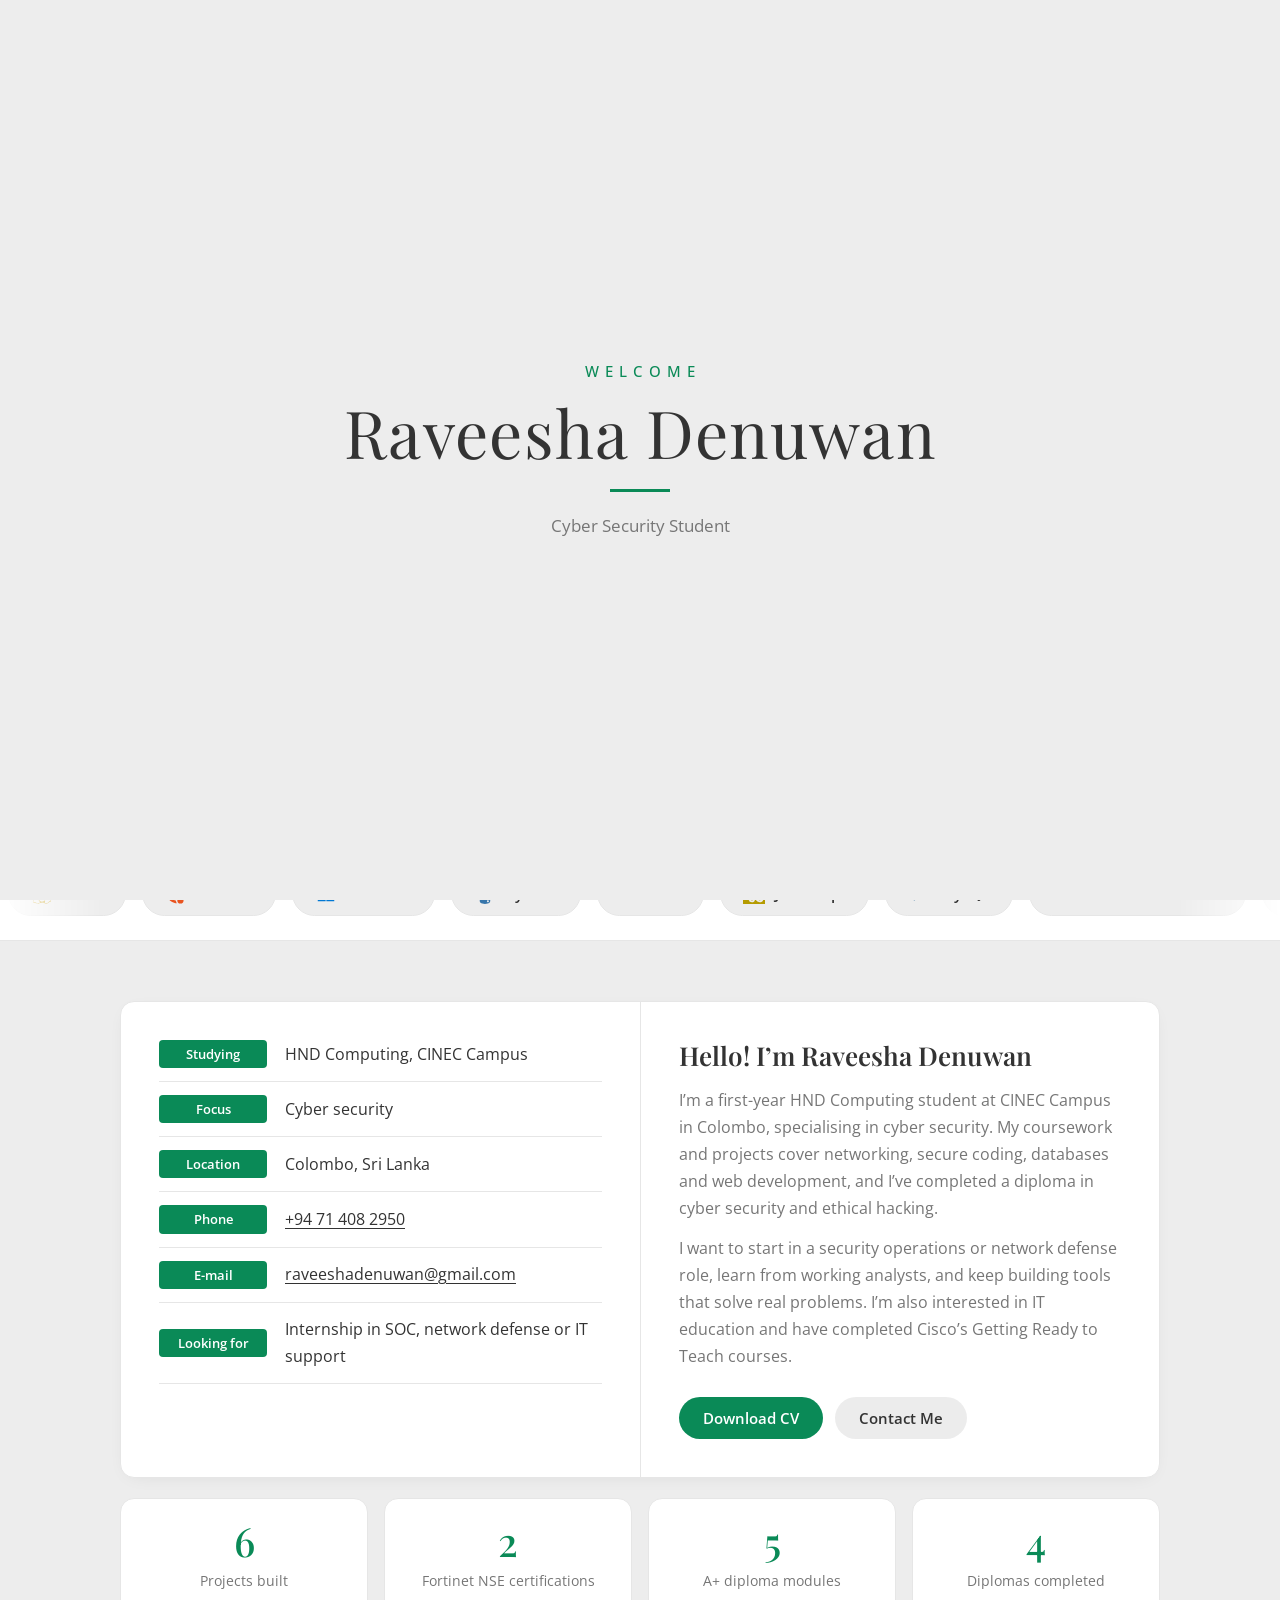
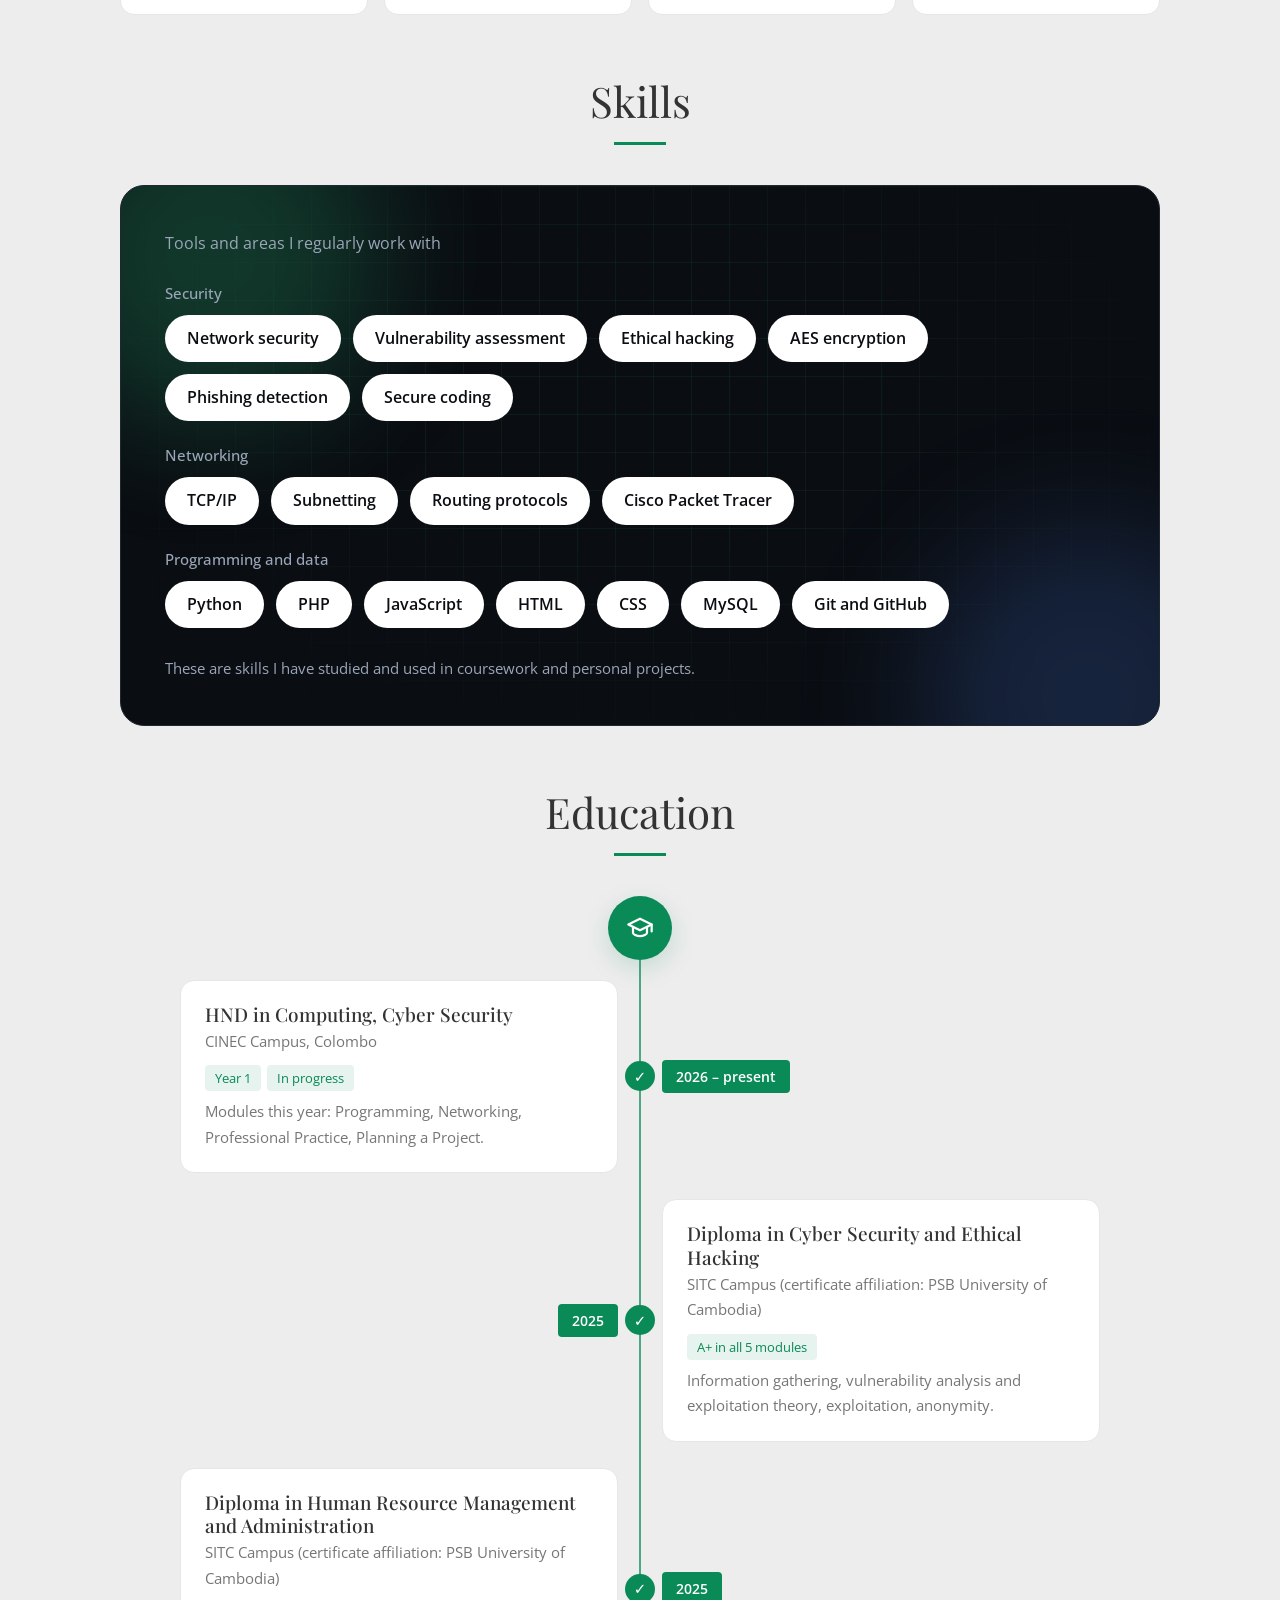
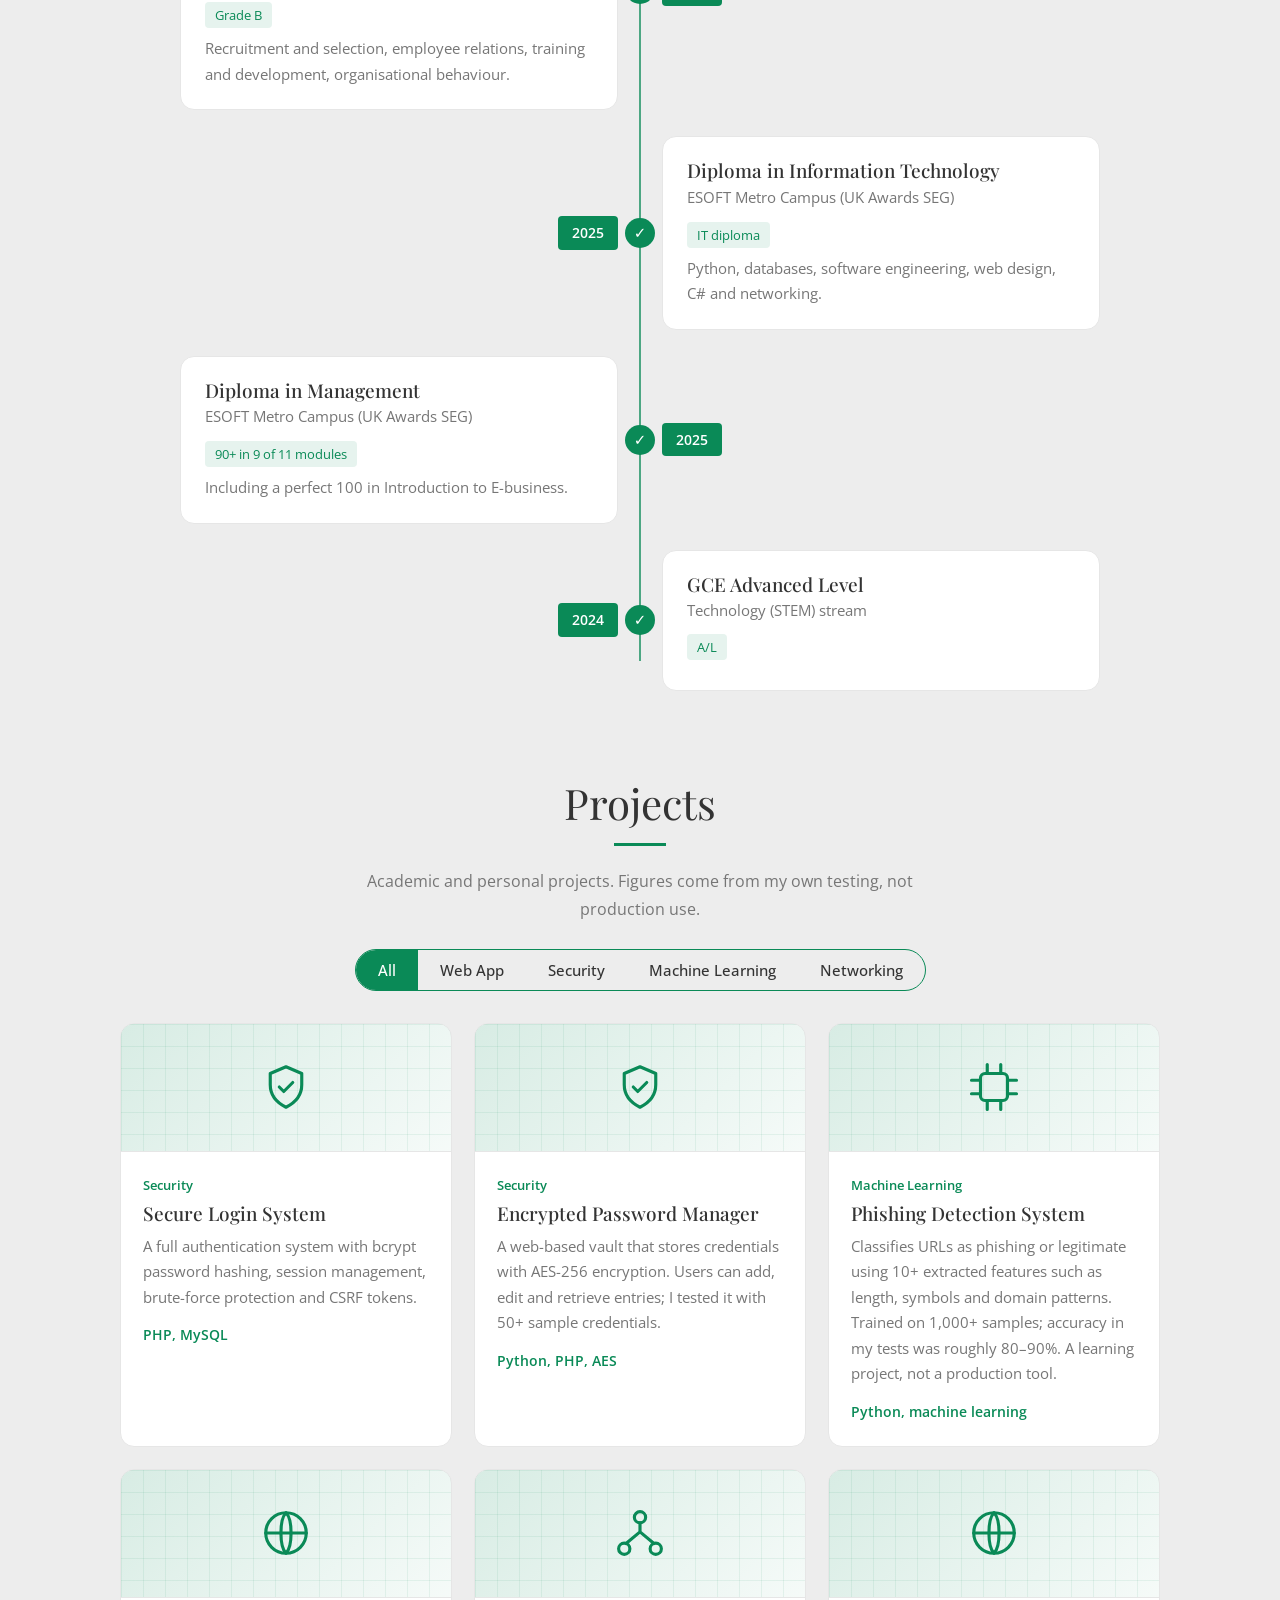
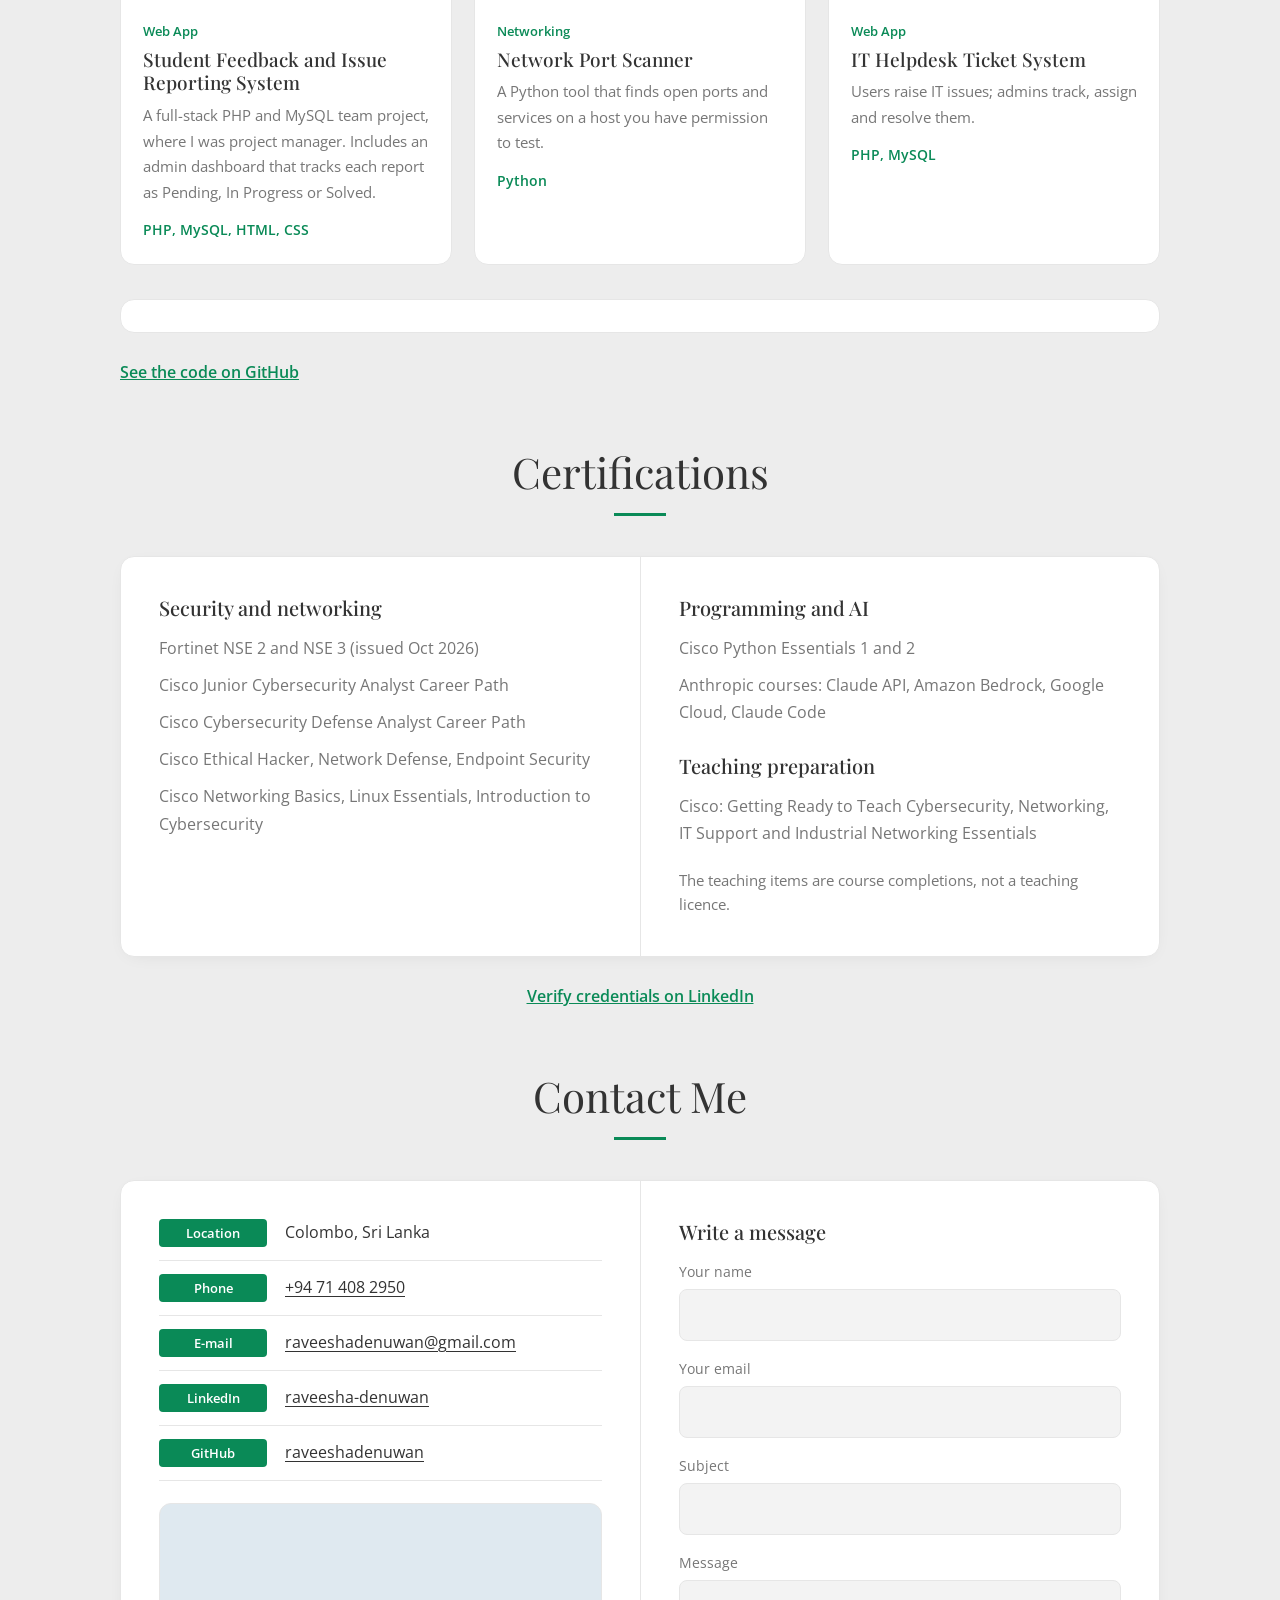
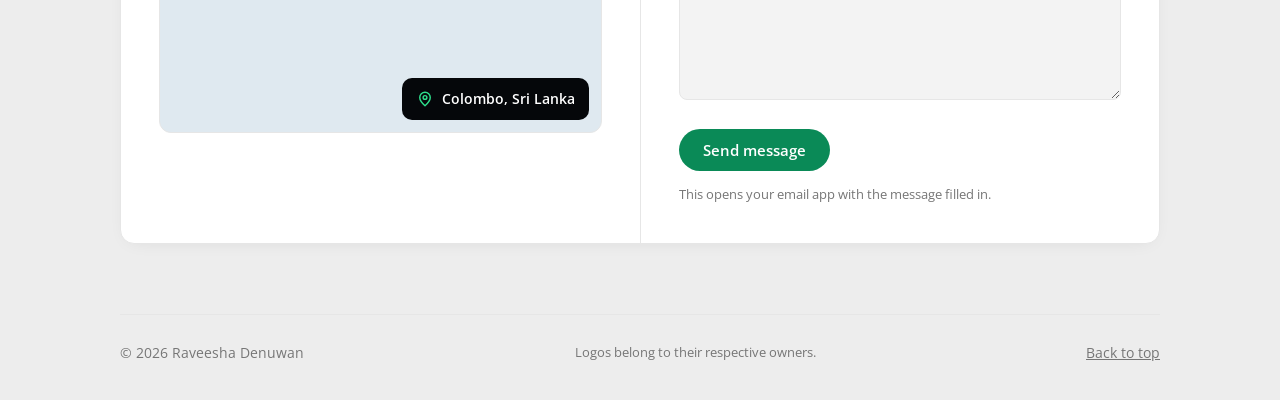
==== commit d8fac740: "Add files via upload" ====
--- a/index.html
+++ b/index.html
@@ -1,173 +1,135 @@
 <!doctype html>
-<html lang="en" data-theme="dark">
+<html lang="en" data-theme="light">
 <head>
 <meta charset="utf-8">
 <meta name="viewport" content="width=device-width, initial-scale=1">
 <title>Raveesha Denuwan | Cyber Security Student</title>
 <meta name="description" content="Raveesha Denuwan is an HND Computing (Cyber Security) student at CINEC Campus, Colombo, looking for a cyber security internship.">
+<meta name="theme-color" content="#ededed">
 <link rel="preconnect" href="https://fonts.googleapis.com">
 <link rel="preconnect" href="https://fonts.gstatic.com" crossorigin>
-<link href="https://fonts.googleapis.com/css2?family=IBM+Plex+Sans:wght@400;500;600;700&display=swap" rel="stylesheet">
-<meta name="theme-color" content="#06193f">
-<script>document.documentElement.classList.add("js");try{var t=localStorage.getItem("theme");if(t==="light"||t==="dark")document.documentElement.dataset.theme=t}catch(e){}</script>
+<link href="https://fonts.googleapis.com/css2?family=Open+Sans:wght@400;500;600&family=Playfair+Display:wght@400;500;600&display=swap" rel="stylesheet">
+<script>
+document.documentElement.classList.add("js");
+try{var t=localStorage.getItem("theme");if(t==="light"||t==="dark")document.documentElement.dataset.theme=t;if(sessionStorage.getItem("welcomed")!=="1")document.documentElement.classList.add("intro-on")}catch(e){}
+</script>
 <link rel="stylesheet" href="style.css">
 </head>
-<body class="locked">
-<noscript><style>.lock{display:none}body.locked{overflow:auto}</style></noscript>
-<div class="lock" id="lock" role="dialog" aria-modal="true" aria-label="Verify to enter the portfolio">
-  <svg width="0" height="0" style="position:absolute" aria-hidden="true" focusable="false"><defs><g id="fpr" fill="none" stroke="currentColor" stroke-width="1.5" stroke-linecap="round" stroke-linejoin="round"><path d="M56.5 56.4L55.6 57.0 55.1 57.5M53.7 60.5L53.5 61.9 53.5 62.6 53.7 64.0 54.2 65.0 55.0 65.7 56.5 65.6 57.3 65.0 57.7 64.5M59.1 60.5L59.0 59.0 58.8 58.0 58.2 57.0 57.5 56.4 56.5 56.4M56.5 52.3L55.5 52.9 54.9 53.5 54.1 54.5 53.5 55.3 53.0 56.2 52.5 57.2 52.0 58.5 51.7 59.5 51.5 60.5 51.2 62.0 51.2 63.5 51.3 65.0 51.6 66.0 52.0 67.1 52.6 68.0 53.5 68.9 54.5 69.3 56.0 69.3 57.0 68.9 58.0 68.2 58.6 67.5 59.0 67.0M60.6 63.5L61.0 62.0 61.2 61.0 61.3 59.5 61.3 58.0 61.1 56.5 60.8 55.5 60.5 54.5 60.0 53.5 59.0 52.5 58.0 52.1 56.5 52.3 56.5 52.3M58.0 47.5L57.0 47.8 56.0 48.3 55.2 49.0 54.5 49.6 53.8 50.5 53.0 51.5 52.5 52.3 52.0 53.2 51.5 54.1 51.0 55.2 50.5 56.3 50.1 57.5 49.8 58.5 49.5 59.5 49.2 61.0 49.0 62.4 48.9 63.5 48.9 65.0 49.0 66.0 49.3 67.5 49.6 68.5 50.0 69.5 50.6 70.5 51.4 71.5 52.0 72.0 53.0 72.6 54.5 73.0 56.0 72.8 57.0 72.5 58.0 71.9 59.0 71.0 59.5 70.5 60.3 69.5 60.9 68.5 61.4 67.5 61.9 66.5 62.3 65.5 62.6 64.5 63.0 63.0 63.2 62.0 63.4 60.5 63.5 59.2 63.5 58.0 63.5 56.6 63.4 55.5 63.2 54.0 63.0 53.0 62.5 51.5 62.1 50.5 61.6 49.5 61.0 48.7 60.2 48.0 59.0 47.5 58.0 47.5 58.0 47.5M57.5 43.0L56.5 43.5 55.8 44.0 55.0 44.7 54.3 45.5 53.5 46.4 53.0 47.1 52.3 48.0 51.7 49.0 51.1 50.0 50.6 51.0 50.0 52.0 49.6 53.0 49.1 54.0 48.7 55.0 48.3 56.0 48.0 57.0 47.6 58.5 47.3 59.5 47.0 60.9 46.8 62.0 46.7 63.5 46.6 65.0 46.7 66.5 46.9 68.0 47.1 69.0 47.5 70.5 47.9 71.5 48.4 72.5 49.0 73.4 49.5 74.1 50.5 75.0 51.2 75.5 52.1 76.0 53.5 76.4 55.0 76.5 56.5 76.1 57.0 76.0M60.4 73.5L61.0 72.8 61.6 72.0 62.2 71.0 62.8 70.0 63.3 69.0 63.8 68.0 64.1 67.0 64.5 65.9 64.9 64.5 65.1 63.5 65.4 62.0 65.6 61.0 65.7 59.5 65.8 58.0 65.9 56.5 65.8 55.0 65.7 53.5 65.5 52.0 65.3 51.0 65.0 49.6 64.7 48.5 64.3 47.5 63.9 46.5 63.4 45.5 62.7 44.5 62.0 43.7 61.0 43.0 60.0 42.6 58.5 42.6 57.5 43.0M60.0 37.5L59.0 37.6 57.9 38.0 57.0 38.5 56.0 39.3 55.2 40.0 54.5 40.7 53.8 41.5 53.0 42.5 52.5 43.2 51.9 44.0 51.3 45.0 50.7 46.0 50.1 47.0 49.6 48.0 49.0 49.0 49.0 49.0M48.1 51.0L47.6 52.0 47.2 53.0 46.8 54.0 46.4 55.0 46.0 56.2 45.6 57.5 45.3 58.5 45.0 59.8 44.7 61.0 44.5 62.5 44.4 63.5 44.3 65.0 44.3 66.5 44.4 68.0 44.5 69.0 44.8 70.5 45.0 71.3M46.2 74.5L46.8 75.5 47.5 76.5 48.0 77.1 48.9 78.0 49.5 78.5 50.5 79.1 51.5 79.5 53.0 79.9 54.5 80.0 56.0 79.8 57.0 79.5 58.1 79.0 59.0 78.5 60.0 77.8 60.9 77.0 61.5 76.4 62.3 75.5 63.0 74.6 63.5 73.8 64.0 73.0 64.6 72.0 64.8 71.5M66.1 68.5L66.5 67.4 66.9 66.0 67.2 65.0 67.5 63.7 67.7 62.5 68.0 61.0 68.1 60.0 68.2 58.5 68.3 57.0 68.3 55.5 68.3 54.0 68.2 52.5 68.0 51.0 67.9 50.0 67.6 48.5 67.4 47.5 67.1 46.0 66.8 45.0 66.5 44.0 66.0 42.8 65.5 41.7 65.4 41.5M63.5 38.9L62.5 38.2 61.5 37.7 60.5 37.5 60.0 37.5M60.0 32.5L59.0 32.7 58.0 33.2 57.0 33.8 56.1 34.5 55.5 35.0 54.5 36.0 54.0 36.6 53.3 37.5 52.5 38.5 52.0 39.2 51.5 40.0 50.8 41.0 50.2 42.0 49.6 43.0 49.1 44.0 48.5 45.0 48.0 46.0 47.5 47.0 47.0 48.0 46.6 49.0 46.1 50.0 45.7 51.0 45.3 52.0 44.9 53.0 44.5 54.0 44.0 55.3 43.6 56.5 43.3 57.5 43.0 58.6 42.6 60.0 42.4 61.0 42.2 62.5 42.0 63.8 41.9 65.0 41.8 66.5 41.8 66.5M42.1 70.0L42.4 71.5 42.6 72.5 43.0 74.0 43.0 74.0M43.7 76.0L44.2 77.0 44.7 78.0 45.3 79.0 46.0 79.9 46.6 80.5 47.5 81.4 48.4 82.0 49.2 82.5 50.3 83.0 50.3 83.0M52.5 83.5L54.0 83.6 55.0 83.5 56.5 83.2 57.5 82.9 58.5 82.5M62.0 80.1L62.7 79.5 63.5 78.6 64.0 78.0 64.7 77.0 65.4 76.0 66.0 75.0 66.5 74.0 67.0 73.0 67.5 72.0 67.5 71.9M68.8 68.5L69.1 67.5 69.5 66.2 69.8 65.0 70.0 64.0 70.3 62.5 70.5 61.0 70.6 60.0 70.8 58.5 70.8 57.0 70.9 55.5 70.9 54.0 70.8 52.5 70.7 51.0 70.6 49.5 70.5 48.5 70.3 47.0 70.0 45.5 69.8 44.5 69.6 43.5M68.5 40.0L68.0 38.8 67.5 37.7 67.0 36.8 66.5 36.0 65.8 35.0 65.0 34.2 64.2 33.5 63.4 33.0 63.0 32.8M59.5 27.9L58.5 28.3 57.5 28.8 56.5 29.5 55.9 30.0 55.0 30.9 54.4 31.5 53.5 32.5 53.0 33.1 52.3 34.0 51.6 35.0 51.0 35.9 50.5 36.7 50.0 37.5 49.4 38.5 48.8 39.5 48.3 40.5 47.7 41.5 47.2 42.5 47.2 42.5M46.0 44.9L45.5 45.9 45.0 47.0 44.5 48.0 44.1 49.0 43.7 50.0 43.2 51.0 42.8 52.0 42.4 53.0 42.0 54.1 41.5 55.5 41.2 56.5 40.9 57.5 40.7 58.0M39.9 61.5L39.6 63.0 39.5 64.0 39.3 65.5 39.3 67.0 39.3 68.5 39.4 70.0 39.5 71.0 39.8 72.5 40.0 73.5 40.4 75.0 40.6 76.0 41.0 77.2 41.5 78.5 41.9 79.5 42.4 80.5 43.0 81.5 43.5 82.3 44.0 83.0 44.9 84.0 45.5 84.5 46.5 85.3 47.5 86.0 48.5 86.5 48.5 86.5M51.0 87.2L52.5 87.4 54.0 87.4 55.5 87.2 56.5 87.0 58.0 86.5 59.0 86.1 60.0 85.7 61.0 85.1 61.5 84.8M64.5 82.4L65.3 81.5 66.0 80.6 66.5 80.0 67.1 79.0 67.7 78.0 68.3 77.0 68.8 76.0 69.2 75.0 69.7 74.0 69.7 74.0M71.4 69.5L71.8 68.5 72.0 67.5 72.4 66.0 72.7 65.0 73.0 63.5 73.1 62.5 73.3 61.0 73.5 59.5 73.6 58.5 73.7 57.0 73.7 55.5 73.7 54.0 73.7 52.5 73.6 51.0 73.5 49.5 73.4 48.5 73.3 47.0 73.1 45.5 72.9 44.5 72.6 43.0 72.4 42.0 72.1 40.5 71.8 39.5 71.5 38.5 71.0 37.1 70.8 36.5M69.9 34.5L69.4 33.5 68.8 32.5 68.1 31.5 67.5 30.7 66.9 30.0 66.0 29.2 65.0 28.5 64.0 28.0 63.0 27.7 61.5 27.5 60.0 27.7 59.5 27.9M61.5 23.0L60.5 23.1 59.2 23.5 58.1 24.0 57.3 24.5 56.5 25.0 55.5 25.8 54.8 26.5 54.0 27.3 53.4 28.0 52.5 29.0 52.0 29.7 51.4 30.5 50.7 31.5 50.1 32.5 49.5 33.4 49.0 34.2 48.5 35.1 48.0 36.0 47.4 37.0 46.9 38.0 46.3 39.0 45.8 40.0 45.3 41.0 44.8 42.0 44.3 43.0 43.8 44.0 43.3 45.0 42.9 46.0 42.4 47.0 42.2 47.5M40.9 50.5L40.5 51.5 40.0 52.6 39.5 53.9 39.1 55.0 38.7 56.0 38.4 57.0 38.0 58.3 37.7 59.5 37.4 60.5 37.1 62.0 36.9 63.0 36.7 64.5 36.5 66.0 36.5 67.0 36.5 68.5 36.5 69.5 36.5 69.5M36.9 72.5L37.1 73.5 37.3 75.0 37.5 76.0 37.9 77.5 38.1 78.5 38.5 79.8 38.9 81.0 39.3 82.0 39.8 83.0 40.3 84.0 40.9 85.0 41.5 85.9 42.0 86.6 42.8 87.5 43.5 88.2 44.4 89.0 45.1 89.5 46.0 90.0 47.0 90.5 48.4 91.0 49.0 91.2M51.8 91.5L52.6 91.5 53.5 91.5M56.5 91.0L58.0 90.6 59.0 90.3 60.0 89.9 61.0 89.5 62.0 89.0 63.0 88.5 64.0 87.8 65.0 87.1 65.8 86.5 66.5 85.8 67.3 85.0 68.0 84.2 68.6 83.5 69.3 82.5 69.9 81.5 70.4 80.5 70.9 79.5 71.4 78.5 71.8 77.5 72.2 76.5 72.6 75.5 73.0 74.3 73.5 73.0 73.9 72.0 73.9 72.0M74.8 69.5L75.0 68.5 75.4 67.0 75.7 66.0 76.0 64.5 76.1 64.0M76.7 59.5L76.8 58.0 76.9 56.5 76.9 55.0 76.9 53.5 76.9 52.0 76.8 50.5 76.7 49.0 76.6 47.5 76.5 46.5 76.3 45.0 76.0 43.5 75.9 42.5 75.6 41.0 75.3 40.0 75.0 38.6 74.7 37.5 74.4 36.5 74.0 35.4 73.5 34.0 73.1 33.0 72.6 32.0 72.1 31.0 71.6 30.0 71.0 29.0 71.0 29.0M69.5 27.0L68.6 26.0 68.0 25.4 67.0 24.6 66.0 24.0 65.0 23.5 64.0 23.2 63.0 23.0 61.5 23.0 61.5 23.0M60.5 18.9L59.5 19.2 58.5 19.6 58.0 19.8M54.5 22.3L53.8 23.0 53.0 23.9 52.4 24.5 51.6 25.5 51.0 26.3 50.5 27.0 49.8 28.0 49.1 29.0 48.5 30.0 48.0 30.8 47.5 31.7 47.0 32.5 46.5 33.5 46.5 33.5M45.0 36.2L44.5 37.2 44.0 38.1 43.5 39.1 43.0 40.1 42.5 41.1 42.0 42.1 41.5 43.2 41.0 44.2 40.5 45.2 40.0 46.3 39.5 47.4 39.0 48.5 38.5 49.5 38.1 50.5 38.1 50.5M36.8 53.5L36.4 54.5 36.0 55.6 35.5 57.0 35.2 58.0 34.8 59.0 34.5 60.2 34.2 61.5 33.9 62.5 33.7 64.0 33.5 65.3 33.4 66.5 33.3 68.0 33.4 69.5 33.5 71.0 33.6 72.0 33.9 73.5 34.0 74.5 34.2 76.0 34.5 77.5 34.7 78.5 35.0 80.0 35.2 81.0 35.5 82.0 36.0 83.5 36.3 84.5 36.7 85.5 37.2 86.5 37.7 87.5 38.2 88.5 38.9 89.5 39.5 90.4 40.0 91.0 40.8 92.0 41.5 92.7 42.5 93.5 43.2 94.0 44.0 94.5 45.0 95.0 46.3 95.5 47.5 95.8 48.8 96.0 50.0 96.1 51.5 96.1 52.5 96.0 54.0 95.8 55.5 95.6 56.5 95.4 58.0 95.0 59.0 94.8 60.0 94.5 60.0 94.5M62.9 93.5L64.0 93.1 65.0 92.6 66.0 92.1 67.0 91.6 67.9 91.0 67.9 91.0M69.8 89.5L70.5 88.8 71.2 88.0 72.0 87.0 72.5 86.2 73.0 85.3 73.5 84.3 74.0 83.1 74.4 82.0 74.8 81.0 75.1 80.0 75.5 78.7 75.8 77.5 76.1 76.5 76.5 75.4 77.0 74.0 77.4 73.0 77.7 72.0 78.0 71.0 78.5 69.5 78.8 68.5 79.0 67.5 79.4 66.0 79.6 65.0 79.8 63.5 80.0 62.4 80.2 61.0 80.3 59.5 80.4 58.0 80.5 56.9 80.5 55.5 80.6 54.0 80.5 52.5 80.5 51.3 80.4 50.0 80.3 48.5 80.2 47.0 80.0 45.5 79.9 44.5 79.6 43.0 79.4 42.0 79.1 40.5 78.9 39.5 78.5 38.0 78.3 37.0 78.0 36.0 77.5 34.6 77.1 33.5 76.7 32.5 76.3 31.5 75.8 30.5 75.3 29.5 74.8 28.5 74.3 27.5 73.6 26.5 73.0 25.6 72.5 24.9 71.8 24.0 71.0 23.1 70.5 22.5 69.5 21.6 68.8 21.0 68.5 20.8M64.8 19.0L63.5 18.7 62.0 18.7 60.5 18.9 60.5 18.9M60.5 14.9L59.5 15.2 58.5 15.6 57.5 16.1 56.5 16.6 55.5 17.3 54.6 18.0 54.0 18.5 53.0 19.4 52.4 20.0 51.5 21.0 51.0 21.6 51.0 21.6M49.5 23.5L49.0 24.3 48.5 25.0 47.8 26.0 47.2 27.0 46.6 28.0 46.0 29.0 45.5 29.8 45.0 30.7 44.5 31.6 44.0 32.5 43.5 33.5 43.0 34.5 42.4 35.5 41.9 36.5 41.4 37.5 40.9 38.5 40.4 39.5 39.9 40.5 39.4 41.5 39.4 41.5M37.9 44.5L37.4 45.5 36.9 46.5 36.4 47.5 35.9 48.5 35.5 49.5 35.0 50.5 34.5 51.6 34.0 52.7 33.5 53.8 33.0 55.0 32.6 56.0 32.2 57.0 31.8 58.0 31.5 59.0 31.0 60.5 30.7 61.5 30.5 62.5 30.2 64.0 30.0 65.0 29.8 66.5 29.7 68.0 29.7 69.5 29.8 71.0 30.0 72.2 30.2 73.5 30.5 75.0 30.6 76.0 30.8 77.5 31.0 78.8 31.2 80.0 31.4 81.5 31.6 82.5 32.0 84.0 32.2 85.0 32.5 86.0 33.0 87.5 33.4 88.5 33.8 89.5 34.2 90.5 34.7 91.5 35.2 92.5 35.8 93.5 36.4 94.5 37.0 95.3 37.5 96.0 38.4 97.0 39.0 97.6 40.0 98.5 40.6 99.0 41.5 99.6 42.5 100.2 43.5 100.6 44.9 101.0 46.0 101.2 47.5 101.3 47.5 101.3M51.0 101.2L52.2 101.0 53.5 100.8 55.0 100.5 56.0 100.3 57.4 100.0 58.5 99.8 59.8 99.5 61.0 99.3 62.3 99.0 63.5 98.8 64.7 98.5 64.7 98.5M69.5 97.3L70.5 97.0 71.7 96.5 72.7 96.0 73.5 95.5 74.5 94.7 75.2 94.0 76.0 93.0 76.5 92.2 77.0 91.3 77.5 90.1 77.9 89.0 78.2 88.0 78.5 86.8 78.8 85.5 79.0 84.2 79.2 83.0 79.4 81.5 79.6 80.5 79.8 79.0 80.0 78.0 80.4 76.5 80.7 75.5 81.0 74.5 81.5 73.0 81.8 72.0 82.1 71.0 82.5 69.6 82.8 68.5 83.0 67.5 83.3 66.0 83.5 65.0 83.8 63.5 83.8 63.5M84.3 58.5L84.4 57.0 84.5 55.7 84.5 54.5 84.5 53.0 84.5 51.5 84.5 50.5 84.4 49.0 84.3 47.5 84.1 46.0 84.1 46.0M83.7 43.0L83.5 41.7 83.3 40.5 83.0 39.3 82.7 38.0 82.4 37.0 82.0 35.8 81.6 34.5 81.2 33.5 80.8 32.5 80.4 31.5 79.9 30.5 79.4 29.5 78.9 28.5 78.4 27.5 77.8 26.5 77.2 25.5 76.6 24.5 76.0 23.7 75.5 23.0 74.7 22.0 74.0 21.1 73.5 20.5 72.5 19.5 72.0 19.0 71.0 18.1 71.0 18.1M68.8 16.5L67.9 16.0 67.0 15.6M62.0 14.7L60.5 14.9 60.5 14.9M59.2 11.5L58.0 12.0 57.0 12.4 56.0 13.0 55.2 13.5 54.5 14.0 53.5 14.8 52.7 15.5 52.0 16.1 51.1 17.0 50.5 17.7 49.8 18.5 49.0 19.5 48.5 20.1 48.2 20.5M47.0 22.2L46.5 23.0 45.8 24.0 45.2 25.0 44.6 26.0 44.0 26.9 43.5 27.8 43.0 28.7 42.5 29.6 42.0 30.5 41.4 31.5 40.9 32.5 40.4 33.5 39.8 34.5 39.3 35.5 38.8 36.5 38.3 37.5 37.7 38.5 37.2 39.5 36.7 40.5 36.1 41.5 35.6 42.5 35.1 43.5 34.6 44.5 34.1 45.5 33.5 46.5 33.0 47.5 32.5 48.5 32.0 49.5 31.5 50.5 31.0 51.5 30.5 52.5 30.0 53.5 29.6 54.5 29.1 55.5 28.7 56.5 28.3 57.5 27.9 58.5 27.5 59.5 27.0 61.0 26.7 62.0 26.4 63.0 26.1 64.5 25.9 65.5 25.7 67.0 25.6 68.5 25.6 69.0M25.9 72.5L26.1 73.5 26.4 75.0 26.5 76.0 26.7 77.5 26.8 79.0 27.0 80.5 27.1 81.5 27.3 83.0 27.5 84.5 27.5 84.5M28.5 89.1L28.9 90.5 29.3 91.5 29.7 92.5 30.1 93.5 30.5 94.5 31.0 95.6 31.5 96.5M33.0 99.2L33.5 100.0 34.3 101.0 35.0 102.0 35.5 102.6 36.4 103.5 37.0 104.1 38.0 104.9 38.8 105.5 39.6 106.0 40.7 106.5 42.0 107.0 43.0 107.2 44.5 107.4 46.0 107.4 47.5 107.3 49.0 107.0 50.0 106.9 51.5 106.5 52.5 106.3 53.0 106.2M56.2 105.5L57.5 105.3 59.0 105.0 60.0 104.9 61.5 104.7 63.0 104.6 64.5 104.6 66.0 104.6 67.5 104.6 69.0 104.7 70.5 104.7 72.0 104.8 73.5 104.7 74.9 104.5 76.0 104.2 76.0 104.2M78.5 103.1L79.3 102.5 80.0 101.9 80.8 101.0 81.0 100.7M82.0 98.9L82.5 97.6 82.8 96.5 83.1 95.5 83.3 94.0 83.5 92.6 83.6 91.5 83.7 90.0 83.7 88.5 83.8 88.0M83.8 83.0L83.9 81.5 84.0 80.1 84.1 79.0 84.3 77.5 84.6 76.5 85.0 75.0 85.3 74.0 85.6 73.0 86.0 71.5 86.3 70.5 86.5 69.5 86.8 68.0 87.0 67.0 87.3 65.5 87.5 64.4 87.7 63.0 87.9 61.5 88.0 60.5 88.2 59.0 88.3 57.5 88.4 56.0 88.5 54.5 88.5 53.5 88.5 52.0 88.5 50.5 88.5 49.0 88.5 48.0 88.4 46.5 88.3 45.0 88.2 44.5M87.5 39.5L87.1 38.0 86.9 37.0 86.5 35.7 86.5 35.7M85.7 33.5L85.3 32.5 84.9 31.5 84.4 30.5 84.0 29.6M81.9 26.0L81.3 25.0 80.6 24.0 80.0 23.1 79.5 22.4 78.8 21.5 78.0 20.5 78.0 20.5M75.8 18.0L75.0 17.1 74.4 16.5 73.5 15.7 72.7 15.0 72.7 15.0M70.0 13.1L69.0 12.5 68.0 12.0 67.0 11.6 66.0 11.3 64.5 11.0 63.5 10.9 62.0 11.0 61.0 11.1 60.3 11.2M54.8 9.8L54.0 10.4 53.1 11.0 52.5 11.5 51.5 12.3 50.8 13.0 50.0 13.8 49.3 14.5 48.5 15.4 48.0 16.0 47.2 17.0 46.5 17.9 46.0 18.5 45.3 19.5 44.6 20.5 44.0 21.4 43.5 22.2 43.0 23.0 42.4 24.0 41.8 25.0 41.2 26.0 40.6 27.0 40.0 28.0 39.5 28.9 39.0 29.8 38.5 30.7 38.1 31.5M36.1 35.0L35.6 36.0 35.0 37.0 34.5 38.0 34.2 38.5M33.0 40.7L32.5 41.6 32.0 42.5 31.4 43.5 31.0 44.3M29.2 47.5L28.7 48.5 28.1 49.5 27.6 50.5 27.1 51.5 26.6 52.5 26.1 53.5 25.6 54.5 25.1 55.5 24.7 56.5 24.3 57.5 23.9 58.5 23.5 59.5 23.0 60.9 23.0 60.9M21.8 65.5L21.6 67.0 21.5 68.0 21.4 69.5 21.4 71.0 21.5 72.5 21.6 73.5 21.9 75.0 22.1 76.0 22.2 77.5 22.3 78.5M22.4 81.5L22.5 83.0 22.5 84.0 22.6 85.5 22.8 87.0 22.9 88.5 23.1 89.5 23.4 91.0 23.6 92.0 24.0 93.4 24.4 94.5 24.7 95.5 25.0 96.2M27.0 100.5L27.5 101.4 28.0 102.3 28.5 103.1 29.1 104.0 29.7 105.0 30.4 106.0 31.0 106.7 31.6 107.5 32.5 108.5 33.0 109.1 34.0 110.0 34.5 110.5 35.5 111.2 36.5 111.9 37.5 112.5 38.5 112.9 39.5 113.3 40.5 113.5 42.0 113.7 43.5 113.8 45.0 113.6 46.1 113.5 47.5 113.2 48.5 113.0 50.0 112.6 51.0 112.3 52.2 112.0 53.5 111.7 54.5 111.4 56.0 111.1 57.0 110.9 58.5 110.7 60.0 110.5 61.5 110.5 63.0 110.6 64.5 110.7 66.0 110.9 67.0 111.1 68.5 111.3 69.5 111.5 71.0 111.8 72.1 112.0 73.5 112.2 75.0 112.3 76.5 112.3 78.0 112.2 79.1 112.0 80.5 111.7 81.5 111.3 82.5 110.8 83.5 110.2 84.5 109.5 85.0 109.0 85.9 108.0 86.5 107.2 87.0 106.3 87.5 105.3 87.9 104.0 88.2 103.0 88.5 101.5 88.6 100.5 88.7 99.0 88.7 97.5 88.7 96.0 88.7 95.5M88.4 90.0L88.2 88.5 88.1 87.0 88.0 85.6 87.9 84.5 87.9 83.0 87.8 81.5 87.9 80.0 88.0 78.7 88.2 77.5 88.3 77.0M89.5 72.3L89.8 71.0 90.0 70.0 90.3 68.5 90.5 67.5 90.8 66.0 91.0 64.7 91.2 63.5 91.4 62.0 91.5 61.0 91.7 59.5 91.8 58.0 92.0 56.5 92.0 55.5 92.1 54.0 92.2 52.5 92.3 51.0 92.3 49.5 92.3 48.0 92.3 46.5 92.2 45.0 92.2 43.5 92.0 42.0 91.9 41.0 91.8 39.5 91.5 38.0 91.3 37.0 91.0 35.5 90.7 34.5 90.4 33.5 90.0 32.3 89.5 31.0 89.1 30.0 88.6 29.0 88.0 28.0 87.5 27.1 87.0 26.3 86.5 25.5 85.8 24.5 85.0 23.5 84.5 22.8 83.9 22.0 83.1 21.0 82.5 20.3 82.5 20.3M80.0 17.5L79.5 17.0 78.6 16.0 78.0 15.4 77.1 14.5 76.5 14.0 75.5 13.1 74.9 12.5 74.5 12.2M72.0 10.3L71.0 9.7 70.7 9.5M52.2 7.7L51.5 8.2 51.1 8.5M48.5 10.8L47.9 11.5 47.0 12.4 46.5 13.0 46.1 13.5M43.7 16.5L43.0 17.5 42.5 18.2 41.9 19.0 41.3 20.0 40.6 21.0 40.0 22.0 39.5 22.8 39.0 23.6 38.5 24.5 37.9 25.5 37.3 26.5 36.7 27.5 36.1 28.5 35.5 29.5 35.0 30.4 34.5 31.3 34.0 32.2 33.5 33.1 33.0 34.0 32.4 35.0 31.8 36.0 31.3 37.0 30.7 38.0 30.1 39.0 29.5 40.0 29.0 40.9 28.5 41.8 28.0 42.7 27.5 43.6 27.0 44.5 26.4 45.5 25.8 46.5 25.3 47.5 24.7 48.5 24.2 49.5 23.7 50.5 23.5 50.9M21.5 55.0L21.1 56.0 20.6 57.0 20.2 58.0 19.8 59.0 19.5 60.0 19.0 61.5 18.7 62.5 18.4 63.5 18.1 65.0 17.9 66.0 17.7 67.5 17.5 68.9 17.4 70.0 17.4 71.5 17.4 71.5M17.6 75.0L17.9 76.5 18.0 78.0 18.0 79.0 18.0 80.5 18.0 81.5 17.9 83.0 17.9 84.5 17.8 86.0 17.8 87.5 17.8 89.0 17.9 90.5 18.0 92.0 18.1 93.0 18.3 94.5 18.5 95.6 18.8 97.0 19.1 98.0 19.5 99.2 19.5 99.2M20.7 102.0L21.2 103.0 21.7 104.0 22.3 105.0 22.9 106.0 23.5 106.8 24.0 107.6 24.7 108.5 25.4 109.5 26.0 110.2 26.6 111.0 27.5 112.0 28.0 112.6 28.9 113.5 29.5 114.1 30.5 115.0 31.1 115.5 32.0 116.2 33.0 116.9 33.9 117.5 34.9 118.0 36.0 118.5 36.0 118.5M40.5 119.6L42.0 119.6 43.5 119.5 43.7 119.5M48.7 118.5L50.0 118.1 51.0 117.9 52.3 117.5 53.5 117.2 54.5 116.9 54.5 116.9M60.0 116.2L61.5 116.2 63.0 116.4 64.1 116.5 65.5 116.7 66.8 117.0 68.0 117.3 69.1 117.5 70.5 117.8 71.5 118.0 73.0 118.3 74.5 118.5 75.5 118.6 77.0 118.6 78.5 118.6 80.0 118.5 81.0 118.4 82.5 118.2 83.6 118.0 85.0 117.7 86.0 117.4 87.1 117.0 88.3 116.5 89.4 116.0 90.2 115.5 91.0 115.0 92.0 114.1 92.6 113.5 93.2 112.5 93.7 111.5 94.1 110.5 94.4 109.0 94.5 108.0 94.6 106.5 94.6 105.0 94.5 104.0 94.5 104.0M94.0 99.7L93.8 98.5 93.6 97.0 93.4 96.0 93.1 94.5 92.9 93.5 92.7 92.0 92.5 91.0 92.2 89.5 92.0 88.0 91.8 87.0 91.6 85.5 91.5 84.2 91.4 83.0 91.3 81.5 91.4 80.0 91.5 78.5 91.6 77.5 92.0 76.0 92.2 75.0 92.5 73.8 92.8 72.5 93.0 71.4 93.3 70.0 93.5 68.8 93.7 67.5 94.0 66.0 94.1 65.0 94.4 63.5 94.5 62.4 94.7 61.0 94.9 59.5 95.0 58.1 95.1 57.0 95.2 55.5 95.4 54.0 95.5 52.5 95.5 51.5 95.6 50.0 95.6 48.5 95.7 47.0 95.7 45.5 95.7 44.0 95.7 42.5 95.6 41.0 95.5 39.5 95.4 38.5 95.4 38.0M94.5 33.0L94.3 32.0 94.0 31.0 93.5 29.6 93.1 28.5 92.6 27.5 92.1 26.5 91.5 25.5 91.0 24.7 90.5 23.9 89.8 23.0 89.0 22.0 88.5 21.4 87.8 20.5 87.8 20.5M80.5 13.2L79.7 12.5 79.0 11.9 78.0 11.0 78.0 11.0M76.5 9.7L75.6 9.0 75.6 9.0M44.4 10.5L43.6 11.5 43.0 12.2 42.3 13.0 41.6 14.0 41.0 14.8 40.5 15.5 39.8 16.5 39.1 17.5 38.5 18.3 38.0 19.1 37.4 20.0 37.1 20.5M35.2 23.5L34.6 24.5 34.0 25.5 33.5 26.4 33.0 27.2 32.5 28.1 31.9 29.0 31.4 30.0 30.8 31.0 30.2 32.0 29.6 33.0 29.1 34.0 28.5 35.0 28.0 35.8 27.5 36.7 27.0 37.6 26.5 38.5 25.9 39.5 25.3 40.5 24.8 41.5 24.2 42.5 23.7 43.5 23.1 44.5 22.6 45.5 22.1 46.5 21.5 47.5 21.0 48.5 20.5 49.5 20.0 50.5 19.5 51.5 19.1 52.5 18.6 53.5 18.2 54.5 17.8 55.5 17.4 56.5 17.0 57.5 16.5 58.8 16.1 60.0 15.8 61.0 15.5 62.0 15.1 63.5 14.8 64.5 14.5 66.0 14.4 67.0 14.2 68.5 14.0 70.0 13.9 71.0 13.9 72.5 13.9 74.0 14.0 75.0 14.2 76.5 14.3 78.0 14.3 79.5 14.2 81.0 14.1 82.5 14.0 83.7 13.9 85.0 13.7 86.5 13.6 88.0 13.6 88.0M13.4 92.5L13.4 94.0 13.4 95.5 13.5 96.6 13.7 98.0 13.9 99.5 14.1 100.5 14.4 102.0 14.7 103.0 15.0 104.0 15.5 105.2 15.9 106.0M100.8 106.2L100.5 105.1 100.1 104.0 99.8 103.0 99.5 102.0 99.0 100.5 98.7 99.5 98.3 98.5 98.0 97.4 97.6 96.0 97.3 95.0 97.0 94.0 96.6 92.5 96.3 91.5 96.0 90.4 95.7 89.0 95.4 88.0 95.1 86.5 95.0 85.5 94.8 84.5M94.6 78.5L94.9 77.0 95.1 76.0 95.4 74.5 95.6 73.5 95.9 72.0 96.0 71.5M96.8 67.0L97.0 65.5 97.1 64.5 97.3 63.0 97.5 61.6 97.6 60.5 97.8 59.0 97.9 57.5 98.0 56.5 98.2 55.0 98.3 53.5 98.4 52.0 98.5 50.7 98.5 50.7M98.7 46.0L98.8 44.5 98.8 43.0 98.8 41.5 98.8 40.0 98.7 38.5 98.6 37.0 98.5 35.7 98.4 34.5 98.2 33.0 98.0 32.0 97.7 30.5 97.4 29.5 97.0 28.0 96.7 27.2 96.7 27.2M25.0 117.5L25.6 118.0 26.5 118.8 27.4 119.5 28.1 120.0 29.0 120.6 30.0 121.3 31.0 121.8 32.0 122.4 33.0 122.8 34.0 123.2 35.0 123.6 36.5 124.0 37.5 124.2 39.0 124.4 40.1 124.5 41.5 124.5 42.5 124.5 44.0 124.4 45.5 124.1 46.5 124.0 48.0 123.7 49.0 123.4 50.5 123.1 51.5 122.8 52.8 122.5 54.0 122.2 55.3 122.0 56.0 121.9M60.0 121.6L61.5 121.7 63.0 121.8 64.5 122.0 65.5 122.2 67.0 122.5 68.0 122.7 69.5 122.9 70.5 123.1 72.0 123.4 73.0 123.5 74.5 123.7 76.0 123.8 77.5 123.9 79.0 123.9 80.5 123.9 82.0 123.8 82.0 123.8M86.0 123.5L87.0 123.4 88.5 123.3 90.0 123.2 91.5 123.1 91.5 123.1M31.9 22.5L31.3 23.5 30.7 24.5 30.1 25.5 29.5 26.5 29.0 27.3 28.5 28.2 28.0 29.1 27.5 30.0 26.9 31.0 26.3 32.0 25.8 33.0 25.2 34.0 24.7 35.0 24.1 36.0 23.6 37.0 23.0 38.0 22.5 39.0 22.0 39.9 21.5 40.9 21.0 41.8 20.5 42.8 20.0 43.7 19.6 44.5M18.4 47.0L17.9 48.0 17.4 49.0 17.0 50.0 16.5 51.0 16.0 52.2 15.5 53.3 15.0 54.5 14.6 55.5 14.3 56.5 13.9 57.5 13.5 58.7 13.1 60.0 12.8 61.0 12.5 62.0 12.1 63.5 11.9 64.5 11.8 65.0M11.3 67.5L11.1 69.0 11.0 70.3 10.9 71.5 10.9 73.0 10.9 74.5 10.9 74.9M101.6 38.4L101.6 37.0 101.5 35.5 101.4 34.5 101.3 33.0 101.1 31.5 101.0 30.5 100.7 29.2 100.7 29.2M104.8 103.7L104.5 103.0 104.0 101.9 103.5 100.7 103.0 99.6 102.5 98.5 102.1 97.5 101.7 96.5 101.3 95.5 100.9 94.5 100.5 93.5 100.0 92.2 99.6 91.0 99.3 90.0 99.0 89.0 98.6 87.5 98.3 86.5 98.0 85.1 97.8 84.0 97.6 82.5 97.5 81.0 97.5 79.5 97.7 78.0 98.0 76.5 98.1 75.5 98.4 74.0 98.6 73.0 98.8 71.5 98.8 71.5M99.5 67.0L99.6 66.0 99.8 64.5 100.0 63.2 100.0 63.0M100.4 59.5L100.5 58.5 100.7 57.0 100.8 55.5 101.0 54.0 101.0 53.0 101.2 51.5 101.2 51.0M101.5 46.5L101.5 45.5 101.6 44.0 101.6 42.5 101.6 41.1 101.6 41.1M31.5 126.9L32.5 127.3 33.5 127.6 33.5 127.6M37.5 128.5L38.5 128.6 40.0 128.7 41.5 128.7 43.0 128.7 44.5 128.5 45.5 128.4 47.0 128.2 48.2 128.0 49.5 127.8 50.9 127.5 52.0 127.3 53.5 127.1 54.5 126.9 56.0 126.7 57.5 126.6 59.0 126.6 60.5 126.6 62.0 126.7 63.5 126.9 64.5 127.0M68.0 127.5L69.5 127.8 71.0 128.0 72.0 128.1 73.5 128.2 75.0 128.3 76.5 128.4 78.0 128.4 79.0 128.4M85.0 128.4L86.5 128.4 88.0 128.5 89.0 128.5M28.0 22.5L27.4 23.5 26.8 24.5 26.3 25.5 25.7 26.5 25.1 27.5 24.6 28.5 24.6 28.5M23.0 31.5L22.4 32.5 21.9 33.5 21.4 34.5 20.9 35.5 20.4 36.5 19.9 37.5 19.4 38.5 18.9 39.5 18.4 40.5 17.9 41.5 17.4 42.5 17.3 42.8M13.9 50.1L13.5 51.1 13.0 52.3 12.5 53.5 12.2 54.5 11.8 55.5 11.4 56.5 11.0 57.8 10.6 59.0 10.5 59.5M9.2 64.5L9.0 65.5 8.7 67.0 8.5 68.5 8.4 69.5 8.3 70.3M107.7 101.3L107.3 100.5 106.8 99.5 106.3 98.5 105.8 97.5 105.3 96.5 104.9 95.5 104.4 94.5 104.0 93.5 104.0 93.5M102.5 90.0L102.1 89.0 101.8 88.0 101.5 87.0 101.1 85.5 100.9 84.5 100.9 84.5M100.4 79.0L100.5 78.0 100.8 76.5 101.0 75.1 101.2 74.0 101.4 72.5 101.5 71.5 101.7 70.0 101.9 68.5 102.1 67.5 102.1 67.0M102.7 62.0L102.9 60.5 103.0 59.4 103.1 58.0 103.3 56.5 103.4 55.0 103.5 54.0 103.6 52.5 103.7 51.0 103.9 49.5 104.0 48.0 104.0 47.0 104.1 45.6 104.1 45.6M47.2 132.2L48.5 132.1 49.5 131.9 51.0 131.7 52.5 131.5 53.5 131.4 55.0 131.3 55.5 131.3M61.0 131.3L62.5 131.4 63.6 131.5 65.0 131.7 66.5 131.8 67.8 132.0 69.0 132.1 69.3 132.2M19.2 32.3L18.9 33.0 18.4 34.0 17.9 35.0 17.9 35.0M108.0 95.1L107.5 94.1 107.0 93.0 106.5 92.0 106.1 91.0 105.6 90.0 105.2 89.0 104.8 88.0 104.5 87.0 104.0 85.5 103.7 84.5 103.7 84.5M103.2 80.5L103.2 79.0 103.4 77.5 103.5 76.5 103.7 75.0 103.9 73.5 104.0 72.5 104.2 71.0 104.4 69.5 104.5 68.5 104.7 67.0 104.9 65.5 105.0 64.2 105.0 64.0M105.4 60.5L105.5 59.3 105.6 58.0 105.8 56.5 105.9 55.0 106.0 53.7 106.1 52.5 106.2 51.0 106.3 49.5 106.4 48.9M55.5 135.5L56.5 135.5 58.0 135.5 59.0 135.5 60.5 135.6 62.0 135.7 63.5 135.8 65.0 136.0 65.5 136.0M107.5 87.3L107.0 86.0 106.7 85.0 106.4 84.0 106.1 82.5 106.0 81.5 105.9 80.0 106.0 78.5 106.1 77.5 106.2 76.0 106.2 76.0M106.7 71.5L106.9 70.0 107.0 69.0 107.2 67.5 107.3 66.0 107.5 64.5 107.6 63.5 107.7 62.0 107.8 60.5 107.9 59.5M109.2 72.3L109.3 71.0 109.4 70.0M109.9 64.5L110.0 63.5 110.2 62.0 110.3 60.5 110.4 59.4 110.4 59.4M108.9 82.6L108.7 81.5 108.6 80.1 108.6 80.1M112.2 66.8L112.3 65.5 112.5 64.0 112.5 63.5"/></g></defs></svg>
-  <button class="fp" id="fp" type="button" aria-label="Touch the fingerprint sensor to enter">
-    <svg class="fp-dim" viewBox="0 0 120 150" aria-hidden="true"><use href="#fpr"/></svg>
-    <svg class="fp-lit" viewBox="0 0 120 150" aria-hidden="true"><use href="#fpr"/></svg>
-    <span class="scan" aria-hidden="true"></span>
-  </button>
-  <p class="lock-name">Raveesha Denuwan</p>
-  <p class="lock-sub" id="lockSub" aria-live="polite">Touch the sensor to enter</p>
-</div>
+<body>
+<div class="progress" id="progress"></div>
+<svg width="0" height="0" style="position:absolute" aria-hidden="true" focusable="false"><defs><symbol id="i-menu" viewBox="0 0 24 24"><path d="M4 7h16M4 12h16M4 17h16"/></symbol><symbol id="i-github" viewBox="0 0 24 24"><path d="M9 19c-4 1.5-4-2-6-2m12 4v-3.5c0-1 .1-1.4-.5-2 2.8-.3 5.5-1.4 5.5-6a4.6 4.6 0 0 0-1.3-3.2 4.2 4.2 0 0 0-.1-3.2s-1.1-.3-3.5 1.3a12 12 0 0 0-6.2 0C6.5 2.7 5.4 3 5.4 3a4.2 4.2 0 0 0-.1 3.2A4.6 4.6 0 0 0 4 9.5c0 4.6 2.7 5.7 5.5 6-.6.6-.6 1.2-.5 2V21"/></symbol><symbol id="i-linkedin" viewBox="0 0 24 24"><rect x="3" y="3" width="18" height="18" rx="3"/><path d="M8 11v5M8 8v.01M12 16v-5M12 13a2.5 2.5 0 0 1 5 0v3"/></symbol><symbol id="i-mail" viewBox="0 0 24 24"><rect x="3" y="5" width="18" height="14" rx="2"/><path d="M3 7l9 6 9-6"/></symbol><symbol id="i-phone" viewBox="0 0 24 24"><path d="M5 4h4l2 5-2.5 1.5a11 11 0 0 0 5 5L15 13l5 2v4a2 2 0 0 1-2 2A16 16 0 0 1 3 6a2 2 0 0 1 2-2z"/></symbol><symbol id="i-shield" viewBox="0 0 24 24"><path d="M12 3l7 3v5c0 5-3 8-7 10-4-2-7-5-7-10V6z"/><path d="M9 12l2 2 4-4"/></symbol><symbol id="i-globe" viewBox="0 0 24 24"><circle cx="12" cy="12" r="9"/><path d="M3 12h18M12 3c3 3 3 15 0 18M12 3c-3 3-3 15 0 18"/></symbol><symbol id="i-chip" viewBox="0 0 24 24"><rect x="6" y="6" width="12" height="12" rx="2"/><path d="M9 2v4M15 2v4M9 18v4M15 18v4M2 9h4M2 15h4M18 9h4M18 15h4"/></symbol><symbol id="i-net" viewBox="0 0 24 24"><circle cx="12" cy="5" r="2.5"/><circle cx="5" cy="19" r="2.5"/><circle cx="19" cy="19" r="2.5"/><path d="M12 7.5v4M12 11.5L5.8 16.7M12 11.5l6.2 5.2"/></symbol><symbol id="i-cap" viewBox="0 0 24 24"><path d="M2 9l10-5 10 5-10 5z"/><path d="M6 11v5c0 1.5 3 3 6 3s6-1.5 6-3v-5M22 9v6"/></symbol><symbol id="i-sun" viewBox="0 0 24 24"><circle cx="12" cy="12" r="4"/><path d="M12 2v2M12 20v2M4.9 4.9l1.4 1.4M17.7 17.7l1.4 1.4M2 12h2M20 12h2M4.9 19.1l1.4-1.4M17.7 6.3l1.4-1.4"/></symbol><symbol id="i-moon" viewBox="0 0 24 24"><path d="M21 12.8A9 9 0 1 1 11.2 3a7 7 0 0 0 9.8 9.8z"/></symbol><symbol id="i-pin" viewBox="0 0 24 24"><path d="M12 21s7-6.2 7-11a7 7 0 0 0-14 0c0 4.8 7 11 7 11z"/><circle cx="12" cy="10" r="2.5"/></symbol><symbol id="i-windows" viewBox="0 0 24 24"><rect x="3" y="3" width="8" height="8" rx="1"/><rect x="13" y="3" width="8" height="8" rx="1"/><rect x="3" y="13" width="8" height="8" rx="1"/><rect x="13" y="13" width="8" height="8" rx="1"/></symbol>
+<symbol id="i-ubuntu" viewBox="0 0 24 24"><circle cx="12" cy="12" r="8"/><circle cx="12" cy="4" r="1.7"/><circle cx="5.1" cy="16" r="1.7"/><circle cx="18.9" cy="16" r="1.7"/><circle cx="12" cy="12" r="2.4"/></symbol>
+<symbol id="i-linux" viewBox="0 0 24 24"><rect x="3" y="4" width="18" height="16" rx="2"/><path d="M7 9l3 3-3 3M12 15h5"/></symbol>
+<symbol id="i-code" viewBox="0 0 24 24"><path d="M8 8l-4 4 4 4M16 8l4 4-4 4M14 5l-4 14"/></symbol>
+<symbol id="i-db" viewBox="0 0 24 24"><ellipse cx="12" cy="6" rx="7" ry="3"/><path d="M5 6v12c0 1.7 3.1 3 7 3s7-1.3 7-3V6M5 12c0 1.7 3.1 3 7 3s7-1.3 7-3"/></symbol>
+<symbol id="i-git" viewBox="0 0 24 24"><circle cx="6" cy="5" r="2"/><circle cx="6" cy="19" r="2"/><circle cx="18" cy="9" r="2"/><path d="M6 7v10M18 11c0 4-6 3-12 6"/></symbol>
+<symbol id="b-linux" viewBox="0 0 24 24"><path d="M12.504 0c-.155 0-.315.008-.48.021-4.226.333-3.105 4.807-3.17 6.298-.076 1.092-.3 1.953-1.05 3.02-.885 1.051-2.127 2.75-2.716 4.521-.278.832-.41 1.684-.287 2.489a.424.424 0 00-.11.135c-.26.268-.45.6-.663.839-.199.199-.485.267-.797.4-.313.136-.658.269-.864.68-.09.189-.136.394-.132.602 0 .199.027.4.055.536.058.399.116.728.04.97-.249.68-.28 1.145-.106 1.484.174.334.535.47.94.601.81.2 1.91.135 2.774.6.926.466 1.866.67 2.616.47.526-.116.97-.464 1.208-.946.587-.003 1.23-.269 2.26-.334.699-.058 1.574.267 2.577.2.025.134.063.198.114.333l.003.003c.391.778 1.113 1.132 1.884 1.071.771-.06 1.592-.536 2.257-1.306.631-.765 1.683-1.084 2.378-1.503.348-.199.629-.469.649-.853.023-.4-.2-.811-.714-1.376v-.097l-.003-.003c-.17-.2-.25-.535-.338-.926-.085-.401-.182-.786-.492-1.046h-.003c-.059-.054-.123-.067-.188-.135a.357.357 0 00-.19-.064c.431-1.278.264-2.55-.173-3.694-.533-1.41-1.465-2.638-2.175-3.483-.796-1.005-1.576-1.957-1.56-3.368.026-2.152.236-6.133-3.544-6.139zm.529 3.405h.013c.213 0 .396.062.584.198.19.135.33.332.438.533.105.259.158.459.166.724 0-.02.006-.04.006-.06v.105a.086.086 0 01-.004-.021l-.004-.024a1.807 1.807 0 01-.15.706.953.953 0 01-.213.335.71.71 0 00-.088-.042c-.104-.045-.198-.064-.284-.133a1.312 1.312 0 00-.22-.066c.05-.06.146-.133.183-.198.053-.128.082-.264.088-.402v-.02a1.21 1.21 0 00-.061-.4c-.045-.134-.101-.2-.183-.333-.084-.066-.167-.132-.267-.132h-.016c-.093 0-.176.03-.262.132a.8.8 0 00-.205.334 1.18 1.18 0 00-.09.4v.019c.002.089.008.179.02.267-.193-.067-.438-.135-.607-.202a1.635 1.635 0 01-.018-.2v-.02a1.772 1.772 0 01.15-.768c.082-.22.232-.406.43-.533a.985.985 0 01.594-.2zm-2.962.059h.036c.142 0 .27.048.399.135.146.129.264.288.344.465.09.199.14.4.153.667v.004c.007.134.006.2-.002.266v.08c-.03.007-.056.018-.083.024-.152.055-.274.135-.393.2.012-.09.013-.18.003-.267v-.015c-.012-.133-.04-.2-.082-.333a.613.613 0 00-.166-.267.248.248 0 00-.183-.064h-.021c-.071.006-.13.04-.186.132a.552.552 0 00-.12.27.944.944 0 00-.023.33v.015c.012.135.037.2.08.334.046.134.098.2.166.268.01.009.02.018.034.024-.07.057-.117.07-.176.136a.304.304 0 01-.131.068 2.62 2.62 0 01-.275-.402 1.772 1.772 0 01-.155-.667 1.759 1.759 0 01.08-.668 1.43 1.43 0 01.283-.535c.128-.133.26-.2.418-.2zm1.37 1.706c.332 0 .733.065 1.216.399.293.2.523.269 1.052.468h.003c.255.136.405.266.478.399v-.131a.571.571 0 01.016.47c-.123.31-.516.643-1.063.842v.002c-.268.135-.501.333-.775.465-.276.135-.588.292-1.012.267a1.139 1.139 0 01-.448-.067 3.566 3.566 0 01-.322-.198c-.195-.135-.363-.332-.612-.465v-.005h-.005c-.4-.246-.616-.512-.686-.71-.07-.268-.005-.47.193-.6.224-.135.38-.271.483-.336.104-.074.143-.102.176-.131h.002v-.003c.169-.202.436-.47.839-.601.139-.036.294-.065.466-.065zm2.8 2.142c.358 1.417 1.196 3.475 1.735 4.473.286.534.855 1.659 1.102 3.024.156-.005.33.018.513.064.646-1.671-.546-3.467-1.089-3.966-.22-.2-.232-.335-.123-.335.59.534 1.365 1.572 1.646 2.757.13.535.16 1.104.021 1.67.067.028.135.06.205.067 1.032.534 1.413.938 1.23 1.537v-.043c-.06-.003-.12 0-.18 0h-.016c.151-.467-.182-.825-1.065-1.224-.915-.4-1.646-.336-1.77.465-.008.043-.013.066-.018.135-.068.023-.139.053-.209.064-.43.268-.662.669-.793 1.187-.13.533-.17 1.156-.205 1.869v.003c-.02.334-.17.838-.319 1.35-1.5 1.072-3.58 1.538-5.348.334a2.645 2.645 0 00-.402-.533 1.45 1.45 0 00-.275-.333c.182 0 .338-.03.465-.067a.615.615 0 00.314-.334c.108-.267 0-.697-.345-1.163-.345-.467-.931-.995-1.788-1.521-.63-.4-.986-.87-1.15-1.396-.165-.534-.143-1.085-.015-1.645.245-1.07.873-2.11 1.274-2.763.107-.065.037.135-.408.974-.396.751-1.14 2.497-.122 3.854a8.123 8.123 0 01.647-2.876c.564-1.278 1.743-3.504 1.836-5.268.048.036.217.135.289.202.218.133.38.333.59.465.21.201.477.335.876.335.039.003.075.006.11.006.412 0 .73-.134.997-.268.29-.134.52-.334.74-.4h.005c.467-.135.835-.402 1.044-.7zm2.185 8.958c.037.6.343 1.245.882 1.377.588.134 1.434-.333 1.791-.765l.211-.01c.315-.007.577.01.847.268l.003.003c.208.199.305.53.391.876.085.4.154.78.409 1.066.486.527.645.906.636 1.14l.003-.007v.018l-.003-.012c-.015.262-.185.396-.498.595-.63.401-1.746.712-2.457 1.57-.618.737-1.37 1.14-2.036 1.191-.664.053-1.237-.2-1.574-.898l-.005-.003c-.21-.4-.12-1.025.056-1.69.176-.668.428-1.344.463-1.897.037-.714.076-1.335.195-1.814.12-.465.308-.797.641-.984l.045-.022zm-10.814.049h.01c.053 0 .105.005.157.014.376.055.706.333 1.023.752l.91 1.664.003.003c.243.533.754 1.064 1.189 1.637.434.598.77 1.131.729 1.57v.006c-.057.744-.48 1.148-1.125 1.294-.645.135-1.52.002-2.395-.464-.968-.536-2.118-.469-2.857-.602-.369-.066-.61-.2-.723-.4-.11-.2-.113-.602.123-1.23v-.004l.002-.003c.117-.334.03-.752-.027-1.118-.055-.401-.083-.71.043-.94.16-.334.396-.4.69-.533.294-.135.64-.202.915-.47h.002v-.002c.256-.268.445-.601.668-.838.19-.201.38-.336.663-.336zm7.159-9.074c-.435.201-.945.535-1.488.535-.542 0-.97-.267-1.28-.466-.154-.134-.28-.268-.373-.335-.164-.134-.144-.333-.074-.333.109.016.129.134.199.2.096.066.215.2.36.333.292.2.68.467 1.167.467.485 0 1.053-.267 1.398-.466.195-.135.445-.334.648-.467.156-.136.149-.267.279-.267.128.016.034.134-.147.332a8.097 8.097 0 01-.69.468zm-1.082-1.583V5.64c-.006-.02.013-.042.029-.05.074-.043.18-.027.26.004.063 0 .16.067.15.135-.006.049-.085.066-.135.066-.055 0-.092-.043-.141-.068-.052-.018-.146-.008-.163-.065zm-.551 0c-.02.058-.113.049-.166.066-.047.025-.086.068-.14.068-.05 0-.13-.02-.136-.068-.01-.066.088-.133.15-.133.08-.031.184-.047.259-.005.019.009.036.03.03.05v.02h.003z"/></symbol><symbol id="b-ubuntu" viewBox="0 0 24 24"><path d="M17.61.455a3.41 3.41 0 0 0-3.41 3.41 3.41 3.41 0 0 0 3.41 3.41 3.41 3.41 0 0 0 3.41-3.41 3.41 3.41 0 0 0-3.41-3.41zM12.92.8C8.923.777 5.137 2.941 3.148 6.451a4.5 4.5 0 0 1 .26-.007 4.92 4.92 0 0 1 2.585.737A8.316 8.316 0 0 1 12.688 3.6 4.944 4.944 0 0 1 13.723.834 11.008 11.008 0 0 0 12.92.8zm9.226 4.994a4.915 4.915 0 0 1-1.918 2.246 8.36 8.36 0 0 1-.273 8.303 4.89 4.89 0 0 1 1.632 2.54 11.156 11.156 0 0 0 .559-13.089zM3.41 7.932A3.41 3.41 0 0 0 0 11.342a3.41 3.41 0 0 0 3.41 3.409 3.41 3.41 0 0 0 3.41-3.41 3.41 3.41 0 0 0-3.41-3.41zm2.027 7.866a4.908 4.908 0 0 1-2.915.358 11.1 11.1 0 0 0 7.991 6.698 11.234 11.234 0 0 0 2.422.249 4.879 4.879 0 0 1-.999-2.85 8.484 8.484 0 0 1-.836-.136 8.304 8.304 0 0 1-5.663-4.32zm11.405.928a3.41 3.41 0 0 0-3.41 3.41 3.41 3.41 0 0 0 3.41 3.41 3.41 3.41 0 0 0 3.41-3.41 3.41 3.41 0 0 0-3.41-3.41z"/></symbol><symbol id="b-python" viewBox="0 0 24 24"><path d="M11.858 0c-.978.005-1.913.088-2.736.234C6.7.662 6.26 1.558 6.26 3.21v2.182h5.725v.727H4.111c-1.664 0-3.121 1-3.577 2.903-.526 2.181-.549 3.542 0 5.82.407 1.694 1.379 2.902 3.043 2.902h1.969v-2.616c0-1.89 1.635-3.557 3.576-3.557h5.72c1.591 0 2.862-1.31 2.862-2.91v-5.45c0-1.553-1.309-2.718-2.863-2.977A18 18 0 0 0 11.858 0M8.762 1.755c.591 0 1.074.491 1.074 1.095 0 .601-.483 1.087-1.074 1.087A1.08 1.08 0 0 1 7.688 2.85c0-.604.48-1.095 1.074-1.095m9.656 4.364v2.543c0 1.971-1.671 3.63-3.577 3.63H9.122c-1.566 0-2.862 1.34-2.862 2.91v5.452c0 1.551 1.349 2.464 2.862 2.91 1.813.532 3.55.628 5.72 0 1.44-.418 2.862-1.258 2.862-2.91V18.47h-5.719v-.727h8.582c1.664 0 2.284-1.16 2.862-2.903.598-1.793.573-3.518 0-5.819-.41-1.656-1.196-2.903-2.862-2.903zm-3.216 13.807a1.08 1.08 0 0 1 1.074 1.088c0 .604-.48 1.094-1.074 1.094-.592 0-1.075-.49-1.075-1.094 0-.601.483-1.088 1.075-1.088"/></symbol><symbol id="b-cisco" viewBox="0 0 24 24"><path d="M16.331 18.171V17.06l-.022.01c-.25.121-.522.19-.801.203a1.186 1.186 0 01-.806-.237 1.038 1.038 0 01-.352-.498 1.21 1.21 0 01-.023-.667c.052-.225.178-.426.357-.569.16-.134.355-.218.562-.242a1.85 1.85 0 011.061.198l.024.013v-1.117l-.051-.014a2.862 2.862 0 00-1.011-.132 2.34 2.34 0 00-.903.206c-.287.132-.54.327-.739.571a2.221 2.221 0 00-.04 2.705c.295.378.709.645 1.175.756.491.12 1.006.102 1.487-.052l.082-.023M5.336 18.171V17.06l-.022.01c-.25.121-.522.19-.801.203a1.183 1.183 0 01-.806-.237 1.03 1.03 0 01-.351-.498 1.202 1.202 0 01-.024-.667c.052-.225.177-.426.357-.569.16-.134.355-.218.562-.242a1.85 1.85 0 011.061.198l.024.013v-1.117l-.051-.014a2.862 2.862 0 00-1.011-.132 2.344 2.344 0 00-.903.206 2.08 2.08 0 00-.74.571 2.224 2.224 0 00-.041 2.705 2.11 2.11 0 001.176.756c.491.12 1.005.102 1.487-.052l.083-.023M9.26 17.249l-.004.957.07.012c.22.041.441.069.664.085.195.019.391.022.587.012.187-.014.372-.049.551-.104.21-.06.405-.163.571-.305a1.16 1.16 0 00.333-.478 1.31 1.31 0 00-.007-.96 1.068 1.068 0 00-.298-.414 1.261 1.261 0 00-.438-.255l-.722-.268a.388.388 0 01-.197-.188.245.245 0 01.008-.219.382.382 0 01.154-.142.798.798 0 01.257-.074c.153-.022.308-.021.46.005.18.02.358.051.533.096l.038.008v-.883l-.069-.015a4.749 4.749 0 00-.543-.097 2.844 2.844 0 00-.714-.003c-.3.027-.585.143-.821.33-.16.126-.281.293-.351.484-.104.29-.105.608 0 .899.054.145.14.274.252.381.097.093.207.173.327.236.157.084.324.149.497.195.057.017.114.035.17.054l.085.031.024.01c.084.03.162.078.226.14.045.042.08.094.101.151a.325.325 0 01.001.161.339.339 0 01-.166.198.856.856 0 01-.275.086 2.032 2.032 0 01-.427.021 5.208 5.208 0 01-.557-.074 9.195 9.195 0 01-.287-.067l-.033-.006zm-2.475.995h1.05v-4.167h-1.05v4.167zm12.162-2.936a1.095 1.095 0 011.541.158 1.094 1.094 0 01-.157 1.541l-.017.014a1.096 1.096 0 01-1.367-1.713m-1.525.854a2.193 2.193 0 002.666 2.107 2.139 2.139 0 00.701-3.937 2.207 2.207 0 00-3.367 1.83M22.961 10.728a.52.52 0 001.039 0V9.573a.52.52 0 00-1.039 0v1.155M20.117 10.728a.522.522 0 001.041 0V8.139a.521.521 0 00-1.04 0v2.589M17.231 11.771a.521.521 0 001.039 0V6.17a.52.52 0 00-1.039 0v5.601M14.393 10.728a.521.521 0 001.04 0V8.139a.52.52 0 00-1.039 0v2.589M11.494 10.728a.522.522 0 001.039 0V9.573a.52.52 0 00-1.039 0v1.155M8.624 10.728a.52.52 0 001.039 0V8.139a.52.52 0 00-1.039 0v2.589M5.737 11.771a.52.52 0 001.039 0V6.17a.52.52 0 00-1.039 0v5.601M2.876 10.728a.522.522 0 001.04 0V8.139a.52.52 0 00-1.039 0v2.589M0 10.728a.521.521 0 001.039 0V9.573a.52.52 0 00-1.039 0v1.155"/></symbol><symbol id="b-github" viewBox="0 0 24 24"><path d="M12 .297c-6.63 0-12 5.373-12 12 0 5.303 3.438 9.8 8.205 11.385.6.113.82-.258.82-.577 0-.285-.01-1.04-.015-2.04-3.338.724-4.042-1.61-4.042-1.61C4.422 18.07 3.633 17.7 3.633 17.7c-1.087-.744.084-.729.084-.729 1.205.084 1.838 1.236 1.838 1.236 1.07 1.835 2.809 1.305 3.495.998.108-.776.417-1.305.76-1.605-2.665-.3-5.466-1.332-5.466-5.93 0-1.31.465-2.38 1.235-3.22-.135-.303-.54-1.523.105-3.176 0 0 1.005-.322 3.3 1.23.96-.267 1.98-.399 3-.405 1.02.006 2.04.138 3 .405 2.28-1.552 3.285-1.23 3.285-1.23.645 1.653.24 2.873.12 3.176.765.84 1.23 1.91 1.23 3.22 0 4.61-2.805 5.625-5.475 5.92.42.36.81 1.096.81 2.22 0 1.606-.015 2.896-.015 3.286 0 .315.21.69.825.57C20.565 22.092 24 17.592 24 12.297c0-6.627-5.373-12-12-12"/></symbol><symbol id="b-php" viewBox="0 0 24 24"><path d="M7.01 10.207h-.944l-.515 2.648h.838c.556 0 .97-.105 1.242-.314.272-.21.455-.559.55-1.049.092-.47.05-.802-.124-.995-.175-.193-.523-.29-1.047-.29zM12 5.688C5.373 5.688 0 8.514 0 12s5.373 6.313 12 6.313S24 15.486 24 12c0-3.486-5.373-6.312-12-6.312zm-3.26 7.451c-.261.25-.575.438-.917.551-.336.108-.765.164-1.285.164H5.357l-.327 1.681H3.652l1.23-6.326h2.65c.797 0 1.378.209 1.744.628.366.418.476 1.002.33 1.752a2.836 2.836 0 0 1-.305.847c-.143.255-.33.49-.561.703zm4.024.715l.543-2.799c.063-.318.039-.536-.068-.651-.107-.116-.336-.174-.687-.174H11.46l-.704 3.625H9.388l1.23-6.327h1.367l-.327 1.682h1.218c.767 0 1.295.134 1.586.401s.378.7.263 1.299l-.572 2.944h-1.389zm7.597-2.265a2.782 2.782 0 0 1-.305.847c-.143.255-.33.49-.561.703a2.44 2.44 0 0 1-.917.551c-.336.108-.765.164-1.286.164h-1.18l-.327 1.682h-1.378l1.23-6.326h2.649c.797 0 1.378.209 1.744.628.366.417.477 1.001.331 1.751zM17.766 10.207h-.943l-.516 2.648h.838c.557 0 .971-.105 1.242-.314.272-.21.455-.559.551-1.049.092-.47.049-.802-.125-.995s-.524-.29-1.047-.29z"/></symbol><symbol id="b-javascript" viewBox="0 0 24 24"><path d="M0 0h24v24H0V0zm22.034 18.276c-.175-1.095-.888-2.015-3.003-2.873-.736-.345-1.554-.585-1.797-1.14-.091-.33-.105-.51-.046-.705.15-.646.915-.84 1.515-.66.39.12.75.42.976.9 1.034-.676 1.034-.676 1.755-1.125-.27-.42-.404-.601-.586-.78-.63-.705-1.469-1.065-2.834-1.034l-.705.089c-.676.165-1.32.525-1.71 1.005-1.14 1.291-.811 3.541.569 4.471 1.365 1.02 3.361 1.244 3.616 2.205.24 1.17-.87 1.545-1.966 1.41-.811-.18-1.26-.586-1.755-1.336l-1.83 1.051c.21.48.45.689.81 1.109 1.74 1.756 6.09 1.666 6.871-1.004.029-.09.24-.705.074-1.65l.046.067zm-8.983-7.245h-2.248c0 1.938-.009 3.864-.009 5.805 0 1.232.063 2.363-.138 2.711-.33.689-1.18.601-1.566.48-.396-.196-.597-.466-.83-.855-.063-.105-.11-.196-.127-.196l-1.825 1.125c.305.63.75 1.172 1.324 1.517.855.51 2.004.675 3.207.405.783-.226 1.458-.691 1.811-1.411.51-.93.402-2.07.397-3.346.012-2.054 0-4.109 0-6.179l.004-.056z"/></symbol><symbol id="b-mysql" viewBox="0 0 24 24"><path d="M16.405 5.501c-.115 0-.193.014-.274.033v.013h.014c.054.104.146.18.214.273.054.107.1.214.154.32l.014-.015c.094-.066.14-.172.14-.333-.04-.047-.046-.094-.08-.14-.04-.067-.126-.1-.18-.153zM5.77 18.695h-.927a50.854 50.854 0 00-.27-4.41h-.008l-1.41 4.41H2.45l-1.4-4.41h-.01a72.892 72.892 0 00-.195 4.41H0c.055-1.966.192-3.81.41-5.53h1.15l1.335 4.064h.008l1.347-4.064h1.095c.242 2.015.384 3.86.428 5.53zm4.017-4.08c-.378 2.045-.876 3.533-1.492 4.46-.482.716-1.01 1.073-1.583 1.073-.153 0-.34-.046-.566-.138v-.494c.11.017.24.026.386.026.268 0 .483-.075.647-.222.197-.18.295-.382.295-.605 0-.155-.077-.47-.23-.944L6.23 14.615h.91l.727 2.36c.164.536.233.91.205 1.123.4-1.064.678-2.227.835-3.483zm12.325 4.08h-2.63v-5.53h.885v4.85h1.745zm-3.32.135l-1.016-.5c.09-.076.177-.158.255-.25.433-.506.648-1.258.648-2.253 0-1.83-.718-2.746-2.155-2.746-.704 0-1.254.232-1.65.697-.43.508-.646 1.256-.646 2.245 0 .972.19 1.686.574 2.14.35.41.877.615 1.583.615.264 0 .506-.033.725-.098l1.325.772.36-.622zM15.5 17.588c-.225-.36-.337-.94-.337-1.736 0-1.393.424-2.09 1.27-2.09.443 0 .77.167.977.5.224.362.336.936.336 1.723 0 1.404-.424 2.108-1.27 2.108-.445 0-.77-.167-.978-.5zm-1.658-.425c0 .47-.172.856-.516 1.156-.344.3-.803.45-1.384.45-.543 0-1.064-.172-1.573-.515l.237-.476c.438.22.833.328 1.19.328.332 0 .593-.073.783-.22a.754.754 0 00.3-.615c0-.33-.23-.61-.648-.845-.388-.213-1.163-.657-1.163-.657-.422-.307-.632-.636-.632-1.177 0-.45.157-.81.47-1.085.315-.278.72-.415 1.22-.415.512 0 .98.136 1.4.41l-.213.476a2.726 2.726 0 00-1.064-.23c-.283 0-.502.068-.654.206a.685.685 0 00-.248.524c0 .328.234.61.666.85.393.215 1.187.67 1.187.67.433.305.648.63.648 1.168zm9.382-5.852c-.535-.014-.95.04-1.297.188-.1.04-.26.04-.274.167.055.053.063.14.11.214.08.134.218.313.346.407.14.11.28.216.427.31.26.16.555.255.81.416.145.094.293.213.44.313.073.05.12.14.214.172v-.02c-.046-.06-.06-.147-.105-.214-.067-.067-.134-.127-.2-.193a3.223 3.223 0 00-.695-.675c-.214-.146-.682-.35-.77-.595l-.013-.014c.146-.013.32-.066.46-.106.227-.06.435-.047.67-.106.106-.027.213-.06.32-.094v-.06c-.12-.12-.21-.283-.334-.395a8.867 8.867 0 00-1.104-.823c-.21-.134-.476-.22-.697-.334-.08-.04-.214-.06-.26-.127-.12-.146-.19-.34-.275-.514a17.69 17.69 0 01-.547-1.163c-.12-.262-.193-.523-.34-.763-.69-1.137-1.437-1.826-2.586-2.5-.247-.14-.543-.2-.856-.274-.167-.008-.334-.02-.5-.027-.11-.047-.216-.174-.31-.235-.38-.24-1.364-.76-1.644-.072-.18.434.267.862.422 1.082.115.153.26.328.34.5.047.116.06.235.107.356.106.294.207.622.347.897.073.14.153.287.247.413.054.073.146.107.167.227-.094.136-.1.334-.154.5-.24.757-.146 1.693.194 2.25.107.166.362.534.703.393.3-.12.234-.5.32-.835.02-.08.007-.133.048-.187v.015c.094.188.188.367.274.555.206.328.566.668.867.895.16.12.287.328.487.402v-.02h-.015c-.043-.058-.1-.086-.154-.133a3.445 3.445 0 01-.35-.4 8.76 8.76 0 01-.747-1.218c-.11-.21-.202-.436-.29-.643-.04-.08-.04-.2-.107-.24-.1.146-.247.273-.32.453-.127.288-.14.642-.188 1.01-.027.007-.014 0-.027.014-.214-.052-.287-.274-.367-.46-.2-.475-.233-1.238-.06-1.785.047-.14.247-.582.167-.716-.042-.127-.174-.2-.247-.303a2.478 2.478 0 01-.24-.427c-.16-.374-.24-.788-.414-1.162-.08-.173-.22-.354-.334-.513-.127-.18-.267-.307-.368-.52-.033-.073-.08-.194-.027-.274.014-.054.042-.075.094-.09.088-.072.335.022.422.062.247.1.455.194.662.334.094.066.195.193.315.226h.14c.214.047.455.014.655.073.355.114.675.28.962.46a5.953 5.953 0 012.085 2.286c.08.154.115.295.188.455.14.33.313.663.455.982.14.315.275.636.476.897.1.14.502.213.682.286.133.06.34.115.46.188.23.14.454.3.67.454.11.076.443.243.463.378z"/></symbol><symbol id="b-windows" viewBox="0 0 24 24"><path d="M3 3h8.6v8.6H3zM12.4 3H21v8.6h-8.6zM3 12.4h8.6V21H3zM12.4 12.4H21V21h-8.6z"/></symbol></defs></svg>
+<div class="welcome" id="welcome" aria-hidden="true"><p class="w-hello">Welcome</p><p class="w-name">Raveesha Denuwan</p><span class="w-line"></span><p class="w-role">Cyber Security Student</p></div>
+<a class="skip" href="#main">Skip to content</a>
+<div class="scrim" id="scrim"></div>
+<button class="burger" id="menu" type="button" aria-label="Open menu" aria-expanded="false" aria-controls="links"><svg class="i" aria-hidden="true"><use href="#i-menu"/></svg></button>
+<nav class="drawer" id="links" aria-label="Main">
+  <button class="close" id="close" type="button" aria-label="Close menu">&times;</button>
+  <a href="#top">Home</a><a href="#about">About</a><a href="#skills">Skills</a><a href="#education">Education</a><a href="#projects">Projects</a><a href="#certs">Certifications</a><a href="#contact">Contact Me</a>
+  <button class="theme" id="theme" type="button" aria-label="Switch to dark theme"><svg class="i sun" aria-hidden="true"><use href="#i-sun"/></svg><svg class="i moon" aria-hidden="true"><use href="#i-moon"/></svg><span class="tlabel">Dark mode</span></button>
+</nav>
 
-<canvas id="bg" aria-hidden="true"></canvas>
-<a class="skip" href="#main">Skip to content</a>
-<header class="top">
-  <nav class="wrap bar" aria-label="Main">
-    <a class="logo" href="#top">Raveesha Denuwan</a>
-    <button class="menu" id="menu" aria-expanded="false" aria-controls="links">Menu</button>
-    <div class="links" id="links">
-      <a href="#about">About</a><a href="#skills">Skills</a><a href="#projects">Projects</a><a href="#education">Education</a><a href="#certs">Certifications</a><a href="#contact">Contact</a>
-      <button class="theme" id="theme" type="button" aria-label="Switch to light theme"><svg class="sun" viewBox="0 0 24 24" width="20" height="20" fill="none" stroke="currentColor" stroke-width="1.9" stroke-linecap="round" aria-hidden="true"><circle cx="12" cy="12" r="4"/><path d="M12 2v2M12 20v2M4.9 4.9l1.4 1.4M17.7 17.7l1.4 1.4M2 12h2M20 12h2M4.9 19.1l1.4-1.4M17.7 6.3l1.4-1.4"/></svg><svg class="moon" viewBox="0 0 24 24" width="20" height="20" fill="none" stroke="currentColor" stroke-width="1.9" stroke-linecap="round" stroke-linejoin="round" aria-hidden="true"><path d="M21 12.8A9 9 0 1 1 11.2 3a7 7 0 0 0 9.8 9.8z"/></svg></button>
-    </div>
-  </nav>
+<header class="band" id="top">
+  <div class="floor" aria-hidden="true"></div>
+  <div class="term" aria-hidden="true"><div class="term-bar"><i></i><i></i><i></i></div><pre id="termOut"></pre></div>
+  <div class="orbit" aria-hidden="true"><div class="tilt"><div class="scene">
+    <span class="r3 r1"></span><span class="r3 r2"></span>
+    <div class="slot core-slot"><div class="core face"><svg class="i" aria-hidden="true"><use href="#i-shield"/></svg></div></div>
+    <div class="slot" style="--ang:0deg"><div class="badge face"><span class="b-ic" style="--c:#FCC624"><svg class="i brand" aria-hidden="true"><use href="#b-linux"/></svg></span><span class="b-l">Linux</span></div></div><div class="slot" style="--ang:60deg"><div class="badge face"><span class="b-ic" style="--c:#E95420"><svg class="i brand" aria-hidden="true"><use href="#b-ubuntu"/></svg></span><span class="b-l">Ubuntu</span></div></div><div class="slot" style="--ang:120deg"><div class="badge face"><span class="b-ic" style="--c:#0078D4"><svg class="i brand" aria-hidden="true"><use href="#b-windows"/></svg></span><span class="b-l">Windows</span></div></div><div class="slot" style="--ang:180deg"><div class="badge face"><span class="b-ic" style="--c:#4B9AD6"><svg class="i brand" aria-hidden="true"><use href="#b-python"/></svg></span><span class="b-l">Python</span></div></div><div class="slot" style="--ang:240deg"><div class="badge face"><span class="b-ic" style="--c:#1BA0D7"><svg class="i brand" aria-hidden="true"><use href="#b-cisco"/></svg></span><span class="b-l">Cisco</span></div></div><div class="slot" style="--ang:300deg"><div class="badge face"><span class="b-ic" style="--c:#FFFFFF"><svg class="i brand" aria-hidden="true"><use href="#b-github"/></svg></span><span class="b-l">GitHub</span></div></div>
+  </div></div></div>
 </header>
 
 <main id="main">
-<section class="hero dark" id="top"><div class="wrap hero-in">
-  <div>
-    <p class="status">Open to cyber security internships, 2026–2027</p>
-    <p class="hello">Hello, I’m</p>
-    <h1><span>Raveesha</span> <em>Denuwan</em></h1>
-    <p class="role">Cyber security student working toward a SOC analyst and network defense career.</p>
-    <p class="lede">I’m in my first year of an HND in Computing at CINEC Campus, specialising in cyber security. I build small security tools in Python and PHP, practise networking in Cisco Packet Tracer, and hold Fortinet and Cisco certifications.</p>
-    <div class="actions">
-      <a class="btn primary" href="#contact">Get in touch</a>
-      <a class="btn" href="cv.pdf" target="_blank" rel="noopener">Download CV</a>
+<section class="wrap intro">
+  <span class="ring"><img class="avatar" src="avatar.jpg" alt="Raveesha Denuwan" width="640" height="640"></span>
+  <h1>Raveesha Denuwan</h1>
+  <p class="role" id="role">Cyber Security Student / Aspiring SOC Analyst</p>
+  <p class="status"><i></i>Open to cyber security internships, 2026–2027</p>
+  <p class="rsocial"><a href="https://github.com/raveeshadenuwan" target="_blank" rel="noopener" aria-label="GitHub"><svg class="i" aria-hidden="true"><use href="#i-github"/></svg></a><a href="https://www.linkedin.com/in/raveesha-denuwan-820953242/" target="_blank" rel="noopener" aria-label="LinkedIn"><svg class="i" aria-hidden="true"><use href="#i-linkedin"/></svg></a><a href="mailto:raveeshadenuwan@gmail.com" aria-label="Email"><svg class="i" aria-hidden="true"><use href="#i-mail"/></svg></a><a href="tel:+94714082950" aria-label="Phone"><svg class="i" aria-hidden="true"><use href="#i-phone"/></svg></a></p>
+</section>
+
+<section class="marquee" aria-label="Operating systems and tools I work with">
+  <p class="m-title">Platforms and tools I work with</p>
+  <div class="mwrap"><div class="track"><span class="mchip"><svg class="i brand" aria-hidden="true" style="--c:#FCC624;--cl:#C79A00"><use href="#b-linux"/></svg>Linux</span><span class="mchip"><svg class="i brand" aria-hidden="true" style="--c:#E95420;--cl:#E95420"><use href="#b-ubuntu"/></svg>Ubuntu</span><span class="mchip"><svg class="i brand" aria-hidden="true" style="--c:#0078D4;--cl:#0078D4"><use href="#b-windows"/></svg>Windows</span><span class="mchip"><svg class="i brand" aria-hidden="true" style="--c:#4B9AD6;--cl:#3776AB"><use href="#b-python"/></svg>Python</span><span class="mchip"><svg class="i brand" aria-hidden="true" style="--c:#8E93D0;--cl:#777BB4"><use href="#b-php"/></svg>PHP</span><span class="mchip"><svg class="i brand" aria-hidden="true" style="--c:#F7DF1E;--cl:#B59B00"><use href="#b-javascript"/></svg>JavaScript</span><span class="mchip"><svg class="i brand" aria-hidden="true" style="--c:#5BA0D0;--cl:#4479A1"><use href="#b-mysql"/></svg>MySQL</span><span class="mchip"><svg class="i brand" aria-hidden="true" style="--c:#1BA0D7;--cl:#0B86B8"><use href="#b-cisco"/></svg>Cisco Packet Tracer</span><span class="mchip"><svg class="i" aria-hidden="true"><use href="#i-net"/></svg>TCP/IP</span><span class="mchip"><svg class="i brand" aria-hidden="true" style="--c:#FFFFFF;--cl:#181717"><use href="#b-github"/></svg>Git and GitHub</span><span class="mchip"><svg class="i" aria-hidden="true"><use href="#i-code"/></svg>VS Code</span><span class="mchip"><svg class="i" aria-hidden="true"><use href="#i-shield"/></svg>Network security</span><span class="mchip"><svg class="i" aria-hidden="true"><use href="#i-shield"/></svg>Vulnerability assessment</span><span class="dupe" aria-hidden="true"><span class="mchip"><svg class="i brand" aria-hidden="true" style="--c:#FCC624;--cl:#C79A00"><use href="#b-linux"/></svg>Linux</span><span class="mchip"><svg class="i brand" aria-hidden="true" style="--c:#E95420;--cl:#E95420"><use href="#b-ubuntu"/></svg>Ubuntu</span><span class="mchip"><svg class="i brand" aria-hidden="true" style="--c:#0078D4;--cl:#0078D4"><use href="#b-windows"/></svg>Windows</span><span class="mchip"><svg class="i brand" aria-hidden="true" style="--c:#4B9AD6;--cl:#3776AB"><use href="#b-python"/></svg>Python</span><span class="mchip"><svg class="i brand" aria-hidden="true" style="--c:#8E93D0;--cl:#777BB4"><use href="#b-php"/></svg>PHP</span><span class="mchip"><svg class="i brand" aria-hidden="true" style="--c:#F7DF1E;--cl:#B59B00"><use href="#b-javascript"/></svg>JavaScript</span><span class="mchip"><svg class="i brand" aria-hidden="true" style="--c:#5BA0D0;--cl:#4479A1"><use href="#b-mysql"/></svg>MySQL</span><span class="mchip"><svg class="i brand" aria-hidden="true" style="--c:#1BA0D7;--cl:#0B86B8"><use href="#b-cisco"/></svg>Cisco Packet Tracer</span><span class="mchip"><svg class="i" aria-hidden="true"><use href="#i-net"/></svg>TCP/IP</span><span class="mchip"><svg class="i brand" aria-hidden="true" style="--c:#FFFFFF;--cl:#181717"><use href="#b-github"/></svg>Git and GitHub</span><span class="mchip"><svg class="i" aria-hidden="true"><use href="#i-code"/></svg>VS Code</span><span class="mchip"><svg class="i" aria-hidden="true"><use href="#i-shield"/></svg>Network security</span><span class="mchip"><svg class="i" aria-hidden="true"><use href="#i-shield"/></svg>Vulnerability assessment</span></span></div></div>
+</section>
+
+<section class="wrap sec" id="about">
+  <div class="card split">
+    <div class="rows">
+      <div class="row"><span class="lab">Studying</span><span>HND Computing, CINEC Campus</span></div>
+      <div class="row"><span class="lab">Focus</span><span>Cyber security</span></div>
+      <div class="row"><span class="lab">Location</span><span>Colombo, Sri Lanka</span></div>
+      <div class="row"><span class="lab">Phone</span><a href="tel:+94714082950">+94 71 408 2950</a></div>
+      <div class="row"><span class="lab">E-mail</span><a href="mailto:raveeshadenuwan@gmail.com">raveeshadenuwan@gmail.com</a></div>
+      <div class="row"><span class="lab">Looking for</span><span>Internship in SOC, network defense or IT support</span></div>
     </div>
-    <p class="social"><a href="https://github.com/raveeshadenuwan" target="_blank" rel="noopener">GitHub</a><a href="https://www.linkedin.com/in/raveesha-denuwan-820953242/" target="_blank" rel="noopener">LinkedIn</a><a href="mailto:raveeshadenuwan@gmail.com">Email</a></p>
-  </div>
-  <div class="stage" id="stage">
-    <img class="photo" src="yourphoto.jpeg" alt="Raveesha Denuwan in a dark suit" width="350" height="431">
-    <div class="term" aria-label="Short profile in terminal style">
-      <div class="term-bar"><i></i><i></i><i></i></div>
-      <p><b>$</b> whoami</p>
-      <p class="out">raveesha, cyber security student</p>
-      <p><b>$</b> cat focus.txt</p>
-      <p class="out">SOC analysis, network defense</p>
-      <p><b>$</b> status</p>
-      <p class="out ok">open to internships 2026–27</p>
+    <div class="bio">
+      <h2>Hello! I’m Raveesha Denuwan</h2>
+      <p>I’m a first-year HND Computing student at CINEC Campus in Colombo, specialising in cyber security. My coursework and projects cover networking, secure coding, databases and web development, and I’ve completed a diploma in cyber security and ethical hacking.</p>
+      <p>I want to start in a security operations or network defense role, learn from working analysts, and keep building tools that solve real problems. I’m also interested in IT education and have completed Cisco’s Getting Ready to Teach courses.</p>
+      <div class="actions"><a class="btn" href="cv.pdf" target="_blank" rel="noopener">Download CV</a><a class="btn alt" href="#contact">Contact Me</a></div>
     </div>
   </div>
-</div></section>
+  <div class="stats">
+    <div><b data-count="6">6</b><span>Projects built</span></div><div><b data-count="2">2</b><span>Fortinet NSE certifications</span></div><div><b data-count="5">5</b><span>A+ diploma modules</span></div><div><b data-count="4">4</b><span>Diplomas completed</span></div>
+  </div>
+</section>
 
-<div class="ticker dark" aria-hidden="true"><div class="track"><span>Cyber Security</span><span>Network Defense</span><span>Ethical Hacking</span><span>SOC Analysis</span><span>Vulnerability Assessment</span><span>Python</span><span>PHP</span><span>Linux</span><span>Cisco Packet Tracer</span><span>Cyber Security</span><span>Network Defense</span><span>Ethical Hacking</span><span>SOC Analysis</span><span>Vulnerability Assessment</span><span>Python</span><span>PHP</span><span>Linux</span><span>Cisco Packet Tracer</span></div></div>
-
-<section class="sec green" id="about"><div class="wrap about2">
-  <div class="who">
-    <div class="avatar"><img src="yourphoto.jpeg" alt="Raveesha Denuwan" width="350" height="431" loading="lazy"><span class="medal" aria-hidden="true"><svg viewBox="0 0 24 24" width="22" height="22" fill="none" stroke="currentColor" stroke-width="2" stroke-linecap="round" stroke-linejoin="round"><path d="M12 3l7 3v5c0 5-3 8-7 10-4-2-7-5-7-10V6z"/><path d="M9 12l2 2 4-4"/></svg></span></div>
-    <h3>Raveesha Denuwan</h3>
-    <p>Cyber security student</p>
-    <p class="where">CINEC Campus, Colombo</p>
-    <p class="social2"><a href="https://github.com/raveeshadenuwan" target="_blank" rel="noopener">GitHub</a><a href="https://www.linkedin.com/in/raveesha-denuwan-820953242/" target="_blank" rel="noopener">LinkedIn</a><a href="mailto:raveeshadenuwan@gmail.com">Email</a></p>
-  </div>
-  <div>
-    <h2>About me</h2>
-    <div class="prose">
-      <p>I’m a computing student in Colombo with a focus on defensive security. My coursework and projects cover networking, secure coding, databases and web development, and I’ve completed a diploma in cyber security and ethical hacking.</p>
-      <p>I want to start in a security operations or network defense role, learn from working analysts, and keep building tools that solve real problems. Teaching is a longer-term interest: I enjoy explaining technical topics to other learners.</p>
-    </div>
-    <a class="btn dl" href="cv.pdf" target="_blank" rel="noopener">Download CV</a>
-    <div class="two">
-      <div><h3>Interests</h3><ul class="plain"><li>SOC analysis</li><li>Network defense</li><li>Ethical hacking</li><li>IT education</li></ul></div>
-      <div><h3>Education</h3><ul class="plain"><li>HND Computing, CINEC Campus<small>2026 – present</small></li><li>Diploma in Cyber Security and Ethical Hacking<small>PSB University of Cambodia, 2025</small></li><li>Diploma in Information Technology<small>ESOFT Metro Campus, 2025</small></li></ul></div>
-    </div>
-  </div>
-</div></section>
-
-<section class="stats dark"><div class="wrap stats-in">
-  <div><b>6</b><span>Projects built</span></div>
-  <div><b>2</b><span>Fortinet NSE certifications</span></div>
-  <div><b>5</b><span>A+ diploma modules</span></div>
-  <div><b>4</b><span>Diplomas completed</span></div>
-</div></section>
-
-<section class="sec light" id="skills"><div class="wrap">
+<section class="wrap sec" id="skills">
+  <h2 class="st">Skills</h2>
   <div class="skillcard"><div class="fx" aria-hidden="true"><i></i><i></i></div>
-    <h2>Skills</h2>
     <p class="sub">Tools and areas I regularly work with</p>
     <div class="group"><h3>Security</h3><div class="chips"><span>Network security</span><span>Vulnerability assessment</span><span>Ethical hacking</span><span>AES encryption</span><span>Phishing detection</span><span>Secure coding</span></div></div>
     <div class="group"><h3>Networking</h3><div class="chips"><span>TCP/IP</span><span>Subnetting</span><span>Routing protocols</span><span>Cisco Packet Tracer</span></div></div>
     <div class="group"><h3>Programming and data</h3><div class="chips"><span>Python</span><span>PHP</span><span>JavaScript</span><span>HTML</span><span>CSS</span><span>MySQL</span><span>Git and GitHub</span></div></div>
     <p class="note">These are skills I have studied and used in coursework and personal projects.</p>
   </div>
-</div></section>
+</section>
 
-<section class="sec dark" id="projects"><div class="wrap">
-  <h2>Projects</h2>
-  <p class="intro">Academic and personal projects. Figures below come from my own testing, not production use.</p>
-  <ul class="items">
-    <li>
-      <h3>Secure Login System</h3>
-      <p>A full authentication system with bcrypt password hashing, session management, brute-force protection and CSRF tokens.</p>
-      <p class="tags">PHP, MySQL</p>
-    </li>
-    <li>
-      <h3>Encrypted Password Manager</h3>
-      <p>A web-based vault that stores credentials with AES-256 encryption. Users can add, edit and retrieve entries; I tested it with 50+ sample credentials.</p>
-      <p class="tags">Python, PHP, AES</p>
-    </li>
-    <li>
-      <h3>Phishing Detection System</h3>
-      <p>Classifies URLs as phishing or legitimate using 10+ extracted features such as length, symbols and domain patterns. Trained on 1,000+ samples; accuracy in my tests was roughly 80–90%.</p>
-      <p class="tags">Python, machine learning</p>
-    </li>
-    <li>
-      <h3>Student Feedback and Issue Reporting System</h3>
-      <p>A team project for reporting issues at campus, with an admin dashboard that tracks each report as Pending, In Progress or Solved.</p>
-      <p class="tags">PHP, MySQL, HTML, CSS</p>
-    </li>
-    <li>
-      <h3>Network Port Scanner</h3>
-      <p>A Python tool that finds open ports and services on a host you have permission to test.</p>
-      <p class="tags">Python</p>
-    </li>
-    <li>
-      <h3>IT Helpdesk Ticket System</h3>
-      <p>Users raise IT issues; admins track, assign and resolve them.</p>
-      <p class="tags">PHP, MySQL</p>
-    </li>
+<section class="wrap sec" id="education">
+  <h2 class="st">Education</h2>
+  <div class="tl"><span class="tl-cap"><svg class="i" aria-hidden="true"><use href="#i-cap"/></svg></span>
+    <ol>
+      <li><span class="dot" aria-hidden="true">✓</span><span class="yr">2026 – present</span><article class="tcard"><h3>HND in Computing, Cyber Security</h3><p class="inst">CINEC Campus, Colombo</p><p class="ttags"><span>Year 1</span><span>In progress</span></p><p>Modules this year: Programming, Networking, Professional Practice, Planning a Project.</p></article></li>
+      <li><span class="dot" aria-hidden="true">✓</span><span class="yr">2025</span><article class="tcard"><h3>Diploma in Cyber Security and Ethical Hacking</h3><p class="inst">SITC Campus (certificate affiliation: PSB University of Cambodia)</p><p class="ttags"><span>A+ in all 5 modules</span></p><p>Information gathering, vulnerability analysis and exploitation theory, exploitation, anonymity.</p></article></li>
+      <li><span class="dot" aria-hidden="true">✓</span><span class="yr">2025</span><article class="tcard"><h3>Diploma in Human Resource Management and Administration</h3><p class="inst">SITC Campus (certificate affiliation: PSB University of Cambodia)</p><p class="ttags"><span>Grade B</span></p><p>Recruitment and selection, employee relations, training and development, organisational behaviour.</p></article></li>
+      <li><span class="dot" aria-hidden="true">✓</span><span class="yr">2025</span><article class="tcard"><h3>Diploma in Information Technology</h3><p class="inst">ESOFT Metro Campus (UK Awards SEG)</p><p class="ttags"><span>IT diploma</span></p><p>Python, databases, software engineering, web design, C# and networking.</p></article></li>
+      <li><span class="dot" aria-hidden="true">✓</span><span class="yr">2025</span><article class="tcard"><h3>Diploma in Management</h3><p class="inst">ESOFT Metro Campus (UK Awards SEG)</p><p class="ttags"><span>90+ in 9 of 11 modules</span></p><p>Including a perfect 100 in Introduction to E-business.</p></article></li>
+      <li><span class="dot" aria-hidden="true">✓</span><span class="yr">2024</span><article class="tcard"><h3>GCE Advanced Level</h3><p class="inst">Technology (STEM) stream</p><p class="ttags"><span>A/L</span></p></article></li>
+    </ol></div>
+</section>
+
+<section class="wrap sec" id="projects">
+  <h2 class="st">Projects</h2>
+  <p class="intro-p">Academic and personal projects. Figures come from my own testing, not production use.</p>
+  <div class="tabs" role="group" aria-label="Filter projects"><button class="ptab" type="button" data-f="all" aria-pressed="true">All</button><button class="ptab" type="button" data-f="web" aria-pressed="false">Web App</button><button class="ptab" type="button" data-f="security" aria-pressed="false">Security</button><button class="ptab" type="button" data-f="ml" aria-pressed="false">Machine Learning</button><button class="ptab" type="button" data-f="network" aria-pressed="false">Networking</button></div>
+  <ul class="items" id="items">
+      <li data-cat="web security"><div class="pimg"><svg class="big" aria-hidden="true"><use href="#i-shield"/></svg></div><div class="pbody"><span class="cat">Security</span><h3>Secure Login System</h3><p>A full authentication system with bcrypt password hashing, session management, brute-force protection and CSRF tokens.</p><p class="tags">PHP, MySQL</p></div></li>
+      <li data-cat="web security"><div class="pimg"><svg class="big" aria-hidden="true"><use href="#i-shield"/></svg></div><div class="pbody"><span class="cat">Security</span><h3>Encrypted Password Manager</h3><p>A web-based vault that stores credentials with AES-256 encryption. Users can add, edit and retrieve entries; I tested it with 50+ sample credentials.</p><p class="tags">Python, PHP, AES</p></div></li>
+      <li data-cat="ml security"><div class="pimg"><svg class="big" aria-hidden="true"><use href="#i-chip"/></svg></div><div class="pbody"><span class="cat">Machine Learning</span><h3>Phishing Detection System</h3><p>Classifies URLs as phishing or legitimate using 10+ extracted features such as length, symbols and domain patterns. Trained on 1,000+ samples; accuracy in my tests was roughly 80–90%. A learning project, not a production tool.</p><p class="tags">Python, machine learning</p></div></li>
+      <li data-cat="web"><div class="pimg"><svg class="big" aria-hidden="true"><use href="#i-globe"/></svg></div><div class="pbody"><span class="cat">Web App</span><h3>Student Feedback and Issue Reporting System</h3><p>A full-stack PHP and MySQL team project, where I was project manager. Includes an admin dashboard that tracks each report as Pending, In Progress or Solved.</p><p class="tags">PHP, MySQL, HTML, CSS</p></div></li>
+      <li data-cat="network security"><div class="pimg"><svg class="big" aria-hidden="true"><use href="#i-net"/></svg></div><div class="pbody"><span class="cat">Networking</span><h3>Network Port Scanner</h3><p>A Python tool that finds open ports and services on a host you have permission to test.</p><p class="tags">Python</p></div></li>
+      <li data-cat="web"><div class="pimg"><svg class="big" aria-hidden="true"><use href="#i-globe"/></svg></div><div class="pbody"><span class="cat">Web App</span><h3>IT Helpdesk Ticket System</h3><p>Users raise IT issues; admins track, assign and resolve them.</p><p class="tags">PHP, MySQL</p></div></li>
   </ul>
   <div class="snake" id="snake">
     <img class="snake-dark" src="https://raw.githubusercontent.com/raveeshadenuwan/raveeshadenuwan/output/github-snake-dark.svg" alt="Animated snake eating my GitHub contribution graph" loading="lazy" onerror="document.getElementById('snake').remove()">
     <img class="snake-light" src="https://raw.githubusercontent.com/raveeshadenuwan/raveeshadenuwan/output/github-snake.svg" alt="" loading="lazy">
   </div>
   <p class="more"><a href="https://github.com/raveeshadenuwan" target="_blank" rel="noopener">See the code on GitHub</a></p>
-</div></section>
+</section>
 
-<section class="sec light" id="education"><div class="wrap">
-  <h2>Education</h2>
-  <ul class="timeline">
-    <li><span class="when">2026 – present</span><div><h3>HND in Computing, Cyber Security</h3><p>CINEC Campus, Colombo. Year 1 modules: Programming, Networking, Professional Practice, Planning a Project.</p></div></li>
-    <li><span class="when">2025</span><div><h3>Diploma in Cyber Security and Ethical Hacking</h3><p>PSB University of Cambodia. A+ in all five modules, including information gathering, vulnerability analysis and exploitation.</p></div></li>
-    <li><span class="when">2025</span><div><h3>Diploma in Information Technology</h3><p>ESOFT Metro Campus (UK Awards SEG). Python, databases, software engineering, web design, C# and networking.</p></div></li>
-    <li><span class="when">2025</span><div><h3>Diploma in Management</h3><p>ESOFT Metro Campus (UK Awards SEG). 90+ in 9 of 11 modules.</p></div></li>
-    <li><span class="when">2024</span><div><h3>GCE Advanced Level, Technology stream</h3></div></li>
-  </ul>
-</div></section>
-
-<section class="sec dark" id="certs"><div class="wrap">
-  <h2>Certifications</h2>
-  <div class="cols">
+<section class="wrap sec" id="certs">
+  <h2 class="st">Certifications</h2>
+  <div class="card split">
     <div>
       <h3>Security and networking</h3>
       <ul class="plain">
-        <li>Fortinet NSE 2 and NSE 3, Certified in Cybersecurity</li>
+        <li>Fortinet NSE 2 and NSE 3 (issued Oct 2026)</li>
         <li>Cisco Junior Cybersecurity Analyst Career Path</li>
         <li>Cisco Cybersecurity Defense Analyst Career Path</li>
         <li>Cisco Ethical Hacker, Network Defense, Endpoint Security</li>
@@ -175,40 +137,43 @@
       </ul>
     </div>
     <div>
-      <h3>Teaching preparation</h3>
-      <ul class="plain">
-        <li>Cisco: Getting Ready to Teach Cybersecurity, Networking, IT Support and Industrial Networking Essentials</li>
-      </ul>
-      <p class="note">These are course completions, not a teaching licence.</p>
+      <h3>Programming and AI</h3>
+      <ul class="plain"><li>Cisco Python Essentials 1 and 2</li><li>Anthropic courses: Claude API, Amazon Bedrock, Google Cloud, Claude Code</li></ul>
+      <h3 class="sub-h">Teaching preparation</h3>
+      <ul class="plain"><li>Cisco: Getting Ready to Teach Cybersecurity, Networking, IT Support and Industrial Networking Essentials</li></ul>
+      <p class="note">The teaching items are course completions, not a teaching licence.</p>
     </div>
   </div>
-  <p class="more"><a href="https://www.linkedin.com/in/raveesha-denuwan-820953242/" target="_blank" rel="noopener">Verify credentials on LinkedIn</a></p>
-</div></section>
+  <p class="more c"><a href="https://www.linkedin.com/in/raveesha-denuwan-820953242/" target="_blank" rel="noopener">Verify credentials on LinkedIn</a></p>
+</section>
 
-<section class="sec dark deep contact" id="contact"><div class="wrap contact-in">
-  <div class="c-intro">
-    <p class="avail"><i></i>Available for internships, 2026–2027</p>
-    <h2>Contact me</h2>
-    <p class="lead">I’m looking for a cyber security internship, and I’m happy to talk about security, networking or IT education. Email is the quickest way to reach me.</p>
-    <a class="btn primary big-btn" href="mailto:raveeshadenuwan@gmail.com?subject=Cyber%20security%20opportunity">Send me an email</a>
-  </div>
-  <ul class="c-links">
-    <li><a href="mailto:raveeshadenuwan@gmail.com"><span class="ci"><svg viewBox="0 0 24 24" width="22" height="22" fill="none" stroke="currentColor" stroke-width="1.8" stroke-linecap="round" stroke-linejoin="round" aria-hidden="true"><rect x="3" y="5" width="18" height="14" rx="2"/><path d="M3 7l9 6 9-6"/></svg></span><span class="ct"><small>Email</small>raveeshadenuwan@gmail.com</span><span class="go" aria-hidden="true">↗</span></a></li>
-    <li><a href="tel:+94714082950"><span class="ci"><svg viewBox="0 0 24 24" width="22" height="22" fill="none" stroke="currentColor" stroke-width="1.8" stroke-linecap="round" stroke-linejoin="round" aria-hidden="true"><path d="M5 4h4l2 5-2.5 1.5a11 11 0 0 0 5 5L15 13l5 2v4a2 2 0 0 1-2 2A16 16 0 0 1 3 6a2 2 0 0 1 2-2z"/></svg></span><span class="ct"><small>Phone</small>+94 71 408 2950</span><span class="go" aria-hidden="true">↗</span></a></li>
-    <li><a href="https://www.linkedin.com/in/raveesha-denuwan-820953242/" target="_blank" rel="noopener"><span class="ci"><svg viewBox="0 0 24 24" width="22" height="22" fill="none" stroke="currentColor" stroke-width="1.8" stroke-linecap="round" stroke-linejoin="round" aria-hidden="true"><rect x="3" y="3" width="18" height="18" rx="3"/><path d="M8 11v5M8 8v.01M12 16v-5M12 13a2.5 2.5 0 0 1 5 0v3"/></svg></span><span class="ct"><small>LinkedIn</small>raveesha-denuwan</span><span class="go" aria-hidden="true">↗</span></a></li>
-    <li><a href="https://github.com/raveeshadenuwan" target="_blank" rel="noopener"><span class="ci"><svg viewBox="0 0 24 24" width="22" height="22" fill="none" stroke="currentColor" stroke-width="1.8" stroke-linecap="round" stroke-linejoin="round" aria-hidden="true"><path d="M9 19c-4 1.5-4-2-6-2m12 4v-3.5c0-1 .1-1.4-.5-2 2.8-.3 5.5-1.4 5.5-6a4.6 4.6 0 0 0-1.3-3.2 4.2 4.2 0 0 0-.1-3.2s-1.1-.3-3.5 1.3a12 12 0 0 0-6.2 0C6.5 2.7 5.4 3 5.4 3a4.2 4.2 0 0 0-.1 3.2A4.6 4.6 0 0 0 4 9.5c0 4.6 2.7 5.7 5.5 6-.6.6-.6 1.2-.5 2V21"/></svg></span><span class="ct"><small>GitHub</small>raveeshadenuwan</span><span class="go" aria-hidden="true">↗</span></a></li>
-  </ul>
-</div>
-  <div class="wrap mapwrap">
-    <div class="mapcard">
-      <iframe title="Map showing Colombo, Sri Lanka" src="https://www.openstreetmap.org/export/embed.html?bbox=79.80%2C6.87%2C79.93%2C6.99&amp;layer=mapnik&amp;marker=6.9271%2C79.8612" loading="lazy" referrerpolicy="no-referrer"></iframe>
-      <span class="mappin"><svg viewBox="0 0 24 24" width="20" height="20" fill="none" stroke="currentColor" stroke-width="2" stroke-linecap="round" stroke-linejoin="round" aria-hidden="true"><path d="M12 21s7-6.2 7-11a7 7 0 0 0-14 0c0 4.8 7 11 7 11z"/><circle cx="12" cy="10" r="2.5"/></svg>Colombo, Sri Lanka</span>
+<section class="wrap sec" id="contact">
+  <h2 class="st">Contact Me</h2>
+  <div class="card split">
+    <div class="rows">
+      <div class="row"><span class="lab">Location</span><span>Colombo, Sri Lanka</span></div>
+      <div class="row"><span class="lab">Phone</span><a href="tel:+94714082950">+94 71 408 2950</a></div>
+      <div class="row"><span class="lab">E-mail</span><a href="mailto:raveeshadenuwan@gmail.com">raveeshadenuwan@gmail.com</a></div>
+      <div class="row"><span class="lab">LinkedIn</span><a href="https://www.linkedin.com/in/raveesha-denuwan-820953242/" target="_blank" rel="noopener">raveesha-denuwan</a></div>
+      <div class="row"><span class="lab">GitHub</span><a href="https://github.com/raveeshadenuwan" target="_blank" rel="noopener">raveeshadenuwan</a></div>
+      <div class="mapcard">
+        <iframe title="Map showing Colombo, Sri Lanka" src="https://www.openstreetmap.org/export/embed.html?bbox=79.80%2C6.87%2C79.93%2C6.99&amp;layer=mapnik&amp;marker=6.9271%2C79.8612" loading="lazy" referrerpolicy="no-referrer"></iframe>
+        <span class="mappin"><svg class="i" aria-hidden="true"><use href="#i-pin"/></svg>Colombo, Sri Lanka</span>
+      </div>
     </div>
+    <form class="msg" id="msgForm">
+      <h3>Write a message</h3>
+      <label class="fld"><span>Your name</span><input name="name" required autocomplete="name"></label>
+      <label class="fld"><span>Your email</span><input name="email" type="email" required autocomplete="email"></label>
+      <label class="fld"><span>Subject</span><input name="subject"></label>
+      <label class="fld"><span>Message</span><textarea name="message" required></textarea></label>
+      <button class="btn" type="submit">Send message</button>
+      <p class="fnote">This opens your email app with the message filled in.</p>
+    </form>
   </div>
 </section>
 </main>
-
-<footer class="wrap foot"><span>© <span id="year"></span> Raveesha Denuwan</span><a href="#top">Back to top</a></footer>
+<footer class="wrap foot"><span>© <span id="year"></span> Raveesha Denuwan</span><span class="tm">Logos belong to their respective owners.</span><a href="#top">Back to top</a></footer>
 <script src="script.js"></script>
 </body>
 </html>
--- a/style.css
+++ b/style.css
@@ -1,233 +1,74 @@
-:root{--bg:#06193f;--deep:#041230;--rgb:46,224,140;--accent:#2ee08c;--ink:#eaf2ff;--mute:#9db0cf;--line:rgba(255,255,255,.12);--card:#0a2352;--glow:rgba(46,224,140,.22)}
-.dark{--ink:#eaf2ff;--mute:#9db0cf;--line:rgba(255,255,255,.12);--card:#0a2352;--accent:#2ee08c;color:var(--ink)}
-.light{--bg:#fff;--ink:#0b1b3d;--mute:#52617d;--line:#dbe3f0;--card:#f3f7fc;--accent:#0a8a57;background:#fff;color:var(--ink)}
-.deep{background:var(--deep)}
+:root{--bg:#ededed;--card:#fff;--ink:#333;--mute:#767676;--line:#e6e6e6;--accent:#0a8a57;--on:#fff;--rgb:10,138,87;--glow:rgba(10,138,87,.18)}
+html[data-theme=dark]{--bg:#0e1218;--card:#161c25;--ink:#e8ecf2;--mute:#9aa5b5;--line:#252d39;--accent:#2ee08c;--on:#04231a;--rgb:46,224,140;--glow:rgba(46,224,140,.2)}
 *{box-sizing:border-box;margin:0;padding:0}
-html{scroll-behavior:smooth;scroll-padding-top:72px}
-html{-webkit-text-size-adjust:100%}img,svg{max-width:100%}
-body{overflow-x:clip;background:radial-gradient(900px 600px at 80% 6%,var(--glow),transparent 70%) fixed,var(--bg);color:#eaf2ff;font:400 17px/1.65 "IBM Plex Sans",system-ui,sans-serif}
-a{color:inherit}ul{list-style:none}
-#bg{position:fixed;inset:0;width:100%;height:100%;z-index:-2;pointer-events:none}
+html{scroll-behavior:smooth;scroll-padding-top:24px;-webkit-text-size-adjust:100%}
+body{background:var(--bg);color:var(--ink);font:400 16px/1.7 "Open Sans",system-ui,sans-serif;overflow-x:clip}
+h1,h2,h3{font-family:"Playfair Display",Georgia,serif;font-weight:500;line-height:1.25}
+a{color:inherit}ul,ol{list-style:none}img,svg{max-width:100%}
 .wrap{width:min(1040px,90%);margin-inline:auto}
 :focus-visible{outline:2px solid var(--accent);outline-offset:3px}
-.skip{position:absolute;left:-999px;background:var(--accent);color:#04231a;padding:8px 14px}
-.skip:focus{left:8px;top:8px;z-index:20}
-.top{position:sticky;top:0;z-index:10;background:rgba(6,25,63,.82);backdrop-filter:blur(10px);border-bottom:1px solid rgba(255,255,255,.1)}
-.bar{display:flex;align-items:center;justify-content:space-between;gap:20px;min-height:64px}
-.logo{font-weight:700;text-decoration:none;color:var(--accent)}
-.links{display:flex;align-items:center;gap:26px;font-size:15px;font-weight:500}
-.links a{text-decoration:none;color:#c9d6ee}
-.links a:hover{color:var(--accent)}
-.links a:nth-last-child(2){border:1px solid var(--accent);color:var(--accent);padding:7px 18px;border-radius:4px}
-.menu{display:none;font:inherit;font-size:14px;color:#eaf2ff;background:none;border:1px solid rgba(255,255,255,.2);border-radius:6px;padding:6px 12px;cursor:pointer}
-/* hero */
-.hero{position:relative;overflow:hidden}
-.hero::before{content:"";position:absolute;inset:0;opacity:.7;background:url("data:image/svg+xml,%3Csvg xmlns='http://www.w3.org/2000/svg' width='260' height='260' fill='none' stroke='%232ee08c' stroke-opacity='.13' stroke-width='1.4'%3E%3Cpath d='M0 60h70l22 22h70M44 0v54l34 34M130 260v-64l24-24h106M214 0v96l-34 34h-70M0 200h40l30 30'/%3E%3Ccircle cx='92' cy='82' r='3'/%3E%3Ccircle cx='162' cy='82' r='3'/%3E%3Ccircle cx='154' cy='172' r='3'/%3E%3Ccircle cx='70' cy='230' r='3'/%3E%3C/svg%3E");-webkit-mask-image:linear-gradient(90deg,#000,transparent 70%);mask-image:linear-gradient(90deg,#000,transparent 70%)}
-.hero-in{position:relative;display:grid;grid-template-columns:1fr 330px;gap:72px;align-items:center;padding:88px 0 96px}
-.status{display:inline-block;font-size:14px;color:var(--accent);font-weight:500;margin-bottom:18px}
-.status::before{content:"";display:inline-block;width:8px;height:8px;border-radius:50%;background:var(--accent);margin-right:10px;animation:ping 2.4s infinite}
+.i{width:20px;height:20px;fill:none;stroke:currentColor;stroke-width:1.9;stroke-linecap:round;stroke-linejoin:round;flex:none}
+.skip{position:absolute;left:-999px;background:var(--accent);color:var(--on);padding:8px 14px}.skip:focus{left:8px;top:8px;z-index:200}
+/* welcome */
+.welcome{position:fixed;inset:0;z-index:150;display:none;flex-direction:column;align-items:center;justify-content:center;text-align:center;padding:0 6%;background:var(--bg);transition:opacity .7s,visibility .7s}
+.intro-on .welcome{display:flex}.intro-on body{overflow:hidden}
+.welcome.hide{opacity:0;visibility:hidden}
+.welcome>*{opacity:0;transform:translateY(14px);animation:wup .8s cubic-bezier(.2,.7,.2,1) forwards}
+.w-hello{font-size:15px;letter-spacing:.42em;text-transform:uppercase;color:var(--accent);font-weight:500;padding-left:.42em;animation-delay:.15s!important}
+.w-name{font-family:"Playfair Display",Georgia,serif;font-size:clamp(34px,7vw,66px);line-height:1.15;letter-spacing:.02em;margin:10px 0 18px;animation-delay:.4s!important}
+.w-line{display:block;width:0;height:3px;background:var(--accent);animation:wline .6s ease .95s forwards!important;opacity:1!important;transform:none!important}
+.w-role{margin-top:20px;font-size:17px;color:var(--mute);animation-delay:1.2s!important}
+@keyframes wup{to{opacity:1;transform:none}}@keyframes wline{to{width:60px}}
+/* menu */
+.burger{position:fixed;top:14px;right:14px;z-index:60;width:46px;height:46px;display:grid;place-items:center;border:0;border-radius:10px;background:var(--accent);color:var(--on);cursor:pointer;box-shadow:0 6px 18px rgba(0,0,0,.25)}
+.scrim{position:fixed;inset:0;z-index:70;background:rgba(0,0,0,.45);-webkit-backdrop-filter:blur(6px);backdrop-filter:blur(6px);opacity:0;visibility:hidden;transition:opacity .35s,visibility .35s}
+.scrim.open{opacity:1;visibility:visible}
+.drawer{position:fixed;top:0;right:0;bottom:0;width:min(320px,82vw);z-index:80;display:flex;flex-direction:column;align-items:flex-start;gap:2px;padding:96px 34px 32px;background:#0a7a50;color:#fff;box-shadow:-20px 0 50px rgba(0,0,0,.35);transform:translateX(100%);visibility:hidden;transition:transform .4s cubic-bezier(.2,.7,.2,1),visibility 0s .4s}
+.drawer.open{transform:none;visibility:visible;transition-delay:0s}
+.drawer a{color:#fff;text-decoration:none;font-size:20px;padding:10px 0;width:100%}.drawer a:hover{opacity:.8}
+.close{position:absolute;top:22px;left:28px;width:44px;height:44px;border:0;background:none;color:#fff;font-size:38px;line-height:1;cursor:pointer}
+.theme{display:flex;align-items:center;gap:10px;margin-top:20px;padding:10px 18px;border-radius:999px;border:1px solid rgba(255,255,255,.55);background:none;color:#fff;font:inherit;font-size:15px;cursor:pointer}
+.theme .moon,html[data-theme=dark] .theme .sun{display:none}html[data-theme=dark] .theme .moon{display:block}
+/* hero band */
+.band{position:relative;height:clamp(300px,46vh,440px);overflow:hidden;background:radial-gradient(700px 360px at 50% 100%,rgba(46,224,140,.16),transparent 70%),linear-gradient(#0a1430,#0f1f3f)}
+.band::before{content:"";position:absolute;inset:0;opacity:.8;background:url("data:image/svg+xml,%3Csvg xmlns='http://www.w3.org/2000/svg' width='260' height='260' fill='none' stroke='%232ee08c' stroke-opacity='.12' stroke-width='1.4'%3E%3Cpath d='M0 60h70l22 22h70M44 0v54l34 34M130 260v-64l24-24h106M214 0v96l-34 34h-70M0 200h40l30 30'/%3E%3Ccircle cx='92' cy='82' r='3'/%3E%3Ccircle cx='162' cy='82' r='3'/%3E%3Ccircle cx='154' cy='172' r='3'/%3E%3Ccircle cx='70' cy='230' r='3'/%3E%3C/svg%3E")}
+#net{position:absolute;inset:0;width:100%;height:100%}
+.cubes{position:absolute;inset:0;perspective:900px;pointer-events:none}
+.cube{--s:52px;position:absolute;width:var(--s);height:var(--s);transform-style:preserve-3d;animation:cspin 22s linear infinite,cbob 7s ease-in-out infinite alternate}
+.cube i{position:absolute;inset:0;display:grid;place-items:center;font:500 10px ui-monospace,Menlo,monospace;font-style:normal;color:#2ee08c;border:1.5px solid rgba(46,224,140,.5);background:rgba(46,224,140,.05)}
+.cube i:nth-child(1){transform:translateZ(calc(var(--s)/2))}.cube i:nth-child(2){transform:rotateY(90deg) translateZ(calc(var(--s)/2))}.cube i:nth-child(3){transform:rotateY(180deg) translateZ(calc(var(--s)/2))}.cube i:nth-child(4){transform:rotateY(-90deg) translateZ(calc(var(--s)/2))}.cube i:nth-child(5){transform:rotateX(90deg) translateZ(calc(var(--s)/2))}.cube i:nth-child(6){transform:rotateX(-90deg) translateZ(calc(var(--s)/2))}
+.c1{left:24%;top:20%;--s:56px}.c2{right:16%;bottom:30%;--s:40px;animation-duration:30s,9s}.c3{right:30%;top:12%;--s:36px;animation-duration:26s,8s}
+@keyframes cspin{from{transform:rotateX(-20deg) rotateY(0)}to{transform:rotateX(340deg) rotateY(360deg)}}@keyframes cbob{to{translate:0 -16px}}
+/* intro */
+.intro{position:relative;z-index:2;margin-top:-98px;text-align:center}
+.avatar{display:block;width:196px;height:196px;margin:0 auto 18px;border-radius:50%;object-fit:cover;object-position:50% 16%;border:5px solid var(--bg);outline:2px solid var(--accent);box-shadow:0 14px 34px -10px rgba(0,0,0,.4)}
+h1{font-size:clamp(34px,6vw,54px);letter-spacing:.02em}
+.role{color:var(--mute);font-size:18px;margin-top:4px}
+.status{display:inline-flex;align-items:center;gap:10px;margin:16px 0 20px;font-size:14px;color:var(--accent);border:1px solid rgba(var(--rgb),.4);background:rgba(var(--rgb),.08);padding:6px 16px;border-radius:99px}
+.status i{width:8px;height:8px;border-radius:50%;background:var(--accent);animation:ping 2.4s infinite}
 @keyframes ping{0%{box-shadow:0 0 0 0 var(--glow)}70%{box-shadow:0 0 0 9px transparent}}
-.hello{font-size:15px;letter-spacing:.14em;margin-bottom:6px}
-h1{font-size:clamp(46px,7.4vw,84px);line-height:.98;letter-spacing:-.025em;font-weight:800;color:var(--ink)}
-h1 span,h1 em{display:block}h1 em{font-style:normal;color:var(--accent)}
-.role{font-size:21px;margin:18px 0 14px;max-width:30em}
-.lede{color:var(--mute);max-width:36em}
-.actions{display:flex;flex-wrap:wrap;gap:12px;margin:30px 0 22px}
-.btn{display:inline-block;padding:11px 22px;border:1px solid color-mix(in srgb,var(--ink) 28%,transparent);border-radius:4px;text-decoration:none;font-weight:600;font-size:15px}
-.btn:hover{border-color:var(--accent);color:var(--accent)}
-.btn.primary{background:var(--accent);border-color:var(--accent);color:#04231a}
-.btn.primary:hover{color:#04231a;filter:brightness(1.08)}
-.social{display:flex;gap:20px;font-size:15px}.social a{color:var(--mute)}.social a:hover{color:var(--accent)}
-.stage{position:relative;perspective:900px;transform-style:preserve-3d;transform:rotateX(var(--rx,0deg)) rotateY(var(--ry,0deg));transition:transform .25s ease-out}
-.stage::before,.stage::after{content:"";position:absolute;border-radius:50%;pointer-events:none}
-.stage::before{inset:-46px;border:1px solid rgba(var(--rgb),.3);transform:translateZ(-60px)}
-.stage::after{inset:-92px;border:1px dashed rgba(var(--rgb),.18);transform:translateZ(-110px)}
-.photo{position:relative;width:100%;height:auto;border-radius:10px;border:2px solid var(--accent);display:block;box-shadow:0 24px 60px -20px var(--glow)}
-.term{position:absolute;left:-60px;bottom:-34px;width:290px;padding:12px 14px 14px;border-radius:8px;background:rgba(6,25,63,.94);border:1px solid var(--accent);font:13px/1.55 ui-monospace,Menlo,Consolas,monospace;transform:translateZ(70px);box-shadow:0 18px 40px -12px rgba(0,0,0,.6),0 0 24px var(--glow);animation:bob 5s ease-in-out infinite}
-@keyframes bob{50%{translate:0 -8px}}
-.term-bar{display:flex;gap:5px;margin-bottom:8px}.term-bar i{width:8px;height:8px;border-radius:50%;background:rgba(255,255,255,.2)}
-.term p{margin:0}.term b{color:var(--accent);font-weight:500}.term .out{color:var(--mute);margin-bottom:4px}.term .ok{color:var(--accent)}
-/* sections */
-.sec{padding:84px 0}
-h2{font-size:30px;letter-spacing:-.01em;margin-bottom:12px}
-h2::after{content:"";display:block;width:44px;height:3px;background:var(--accent);margin-top:12px}
-.sec .wrap>h2{margin-bottom:36px}
-h3{font-size:18px;font-weight:600;line-height:1.3}
-.intro{color:var(--mute);max-width:40em;margin:-14px 0 32px}
-.note{color:var(--mute);font-size:15px;margin-top:22px}
-.about{display:grid;grid-template-columns:300px 1fr;gap:64px;align-items:center}
-.about-photo{position:relative;border-radius:10px;background:linear-gradient(135deg,#d9f7e8,#eaf2ff);padding:12px}
-.about-photo img{width:100%;height:auto;display:block;border-radius:6px}
-.badge{position:absolute;right:-26px;bottom:26px;background:#06193f;color:#eaf2ff;padding:12px 18px;border-radius:4px;font-size:14px;line-height:1.3;box-shadow:0 10px 24px rgba(6,25,63,.3)}
-.badge b{display:block;color:var(--accent);font-size:26px}
-.badge{--accent:#2ee08c}
-.prose{max-width:36em}.prose p+p{margin-top:16px}
-.facts{margin-top:28px}
-.facts div{display:grid;grid-template-columns:140px 1fr;gap:20px;padding:12px 0;border-top:1px solid var(--line)}
-dt{font-weight:600;font-size:15px}dd{color:var(--mute)}
-.stats{padding:0}
-.stats-in{display:grid;grid-template-columns:repeat(4,1fr);padding:44px 0;gap:20px}
-.stats-in div{text-align:center}
-.stats b{display:block;font-size:44px;line-height:1;color:var(--accent);font-weight:700}
-.stats span{display:block;margin-top:10px;font-size:15px;color:var(--mute)}
-.cards{display:grid;grid-template-columns:repeat(4,1fr);gap:20px}
-.card{background:#fff;border:1px solid var(--line);border-radius:8px;padding:26px 22px;box-shadow:0 10px 30px -18px rgba(6,25,63,.25);transition:transform .2s,border-color .2s}
-.card:hover{transform:translateY(-4px);border-color:var(--accent)}
-.card svg{width:44px;height:44px;padding:9px;border-radius:50%;background:#e1f7ec;color:var(--accent);margin-bottom:16px}
-.card p{color:var(--mute);font-size:15.5px;margin-top:8px}
-.items{display:grid;grid-template-columns:1fr 1fr;gap:20px}
-.items li{background:var(--card);border:1px solid var(--line);border-radius:8px;padding:24px;transition:border-color .2s,box-shadow .2s}
-.items li:hover{border-color:var(--accent);box-shadow:0 0 22px var(--glow)}
-.items p{color:var(--mute);font-size:16px;margin-top:8px}
-.items .tags{font-size:14px;color:var(--accent);font-weight:500;margin-top:14px}
-.snake{margin-top:36px;padding:16px;border:1px solid var(--line);border-radius:8px;background:var(--card);overflow-x:auto}
-.snake img{display:block;min-width:640px;width:100%;height:auto}.snake-light{display:none!important}
-.more{margin-top:28px}.more a{color:var(--accent);font-weight:600}
-.timeline li{display:grid;grid-template-columns:140px 1fr;gap:24px;padding:20px 0;border-bottom:1px solid var(--line)}
-.timeline li:first-child{padding-top:0}
-.when{color:var(--accent);font-size:15px;font-weight:600}
-.timeline p{color:var(--mute);font-size:16px;margin-top:4px}
-.cols{display:grid;grid-template-columns:1fr 1fr;gap:56px}.cols h3{margin-bottom:10px}
-.plain li{padding:6px 0;color:var(--mute)}
-.big li{padding:8px 0;font-size:20px;color:var(--ink)}
-.big a{text-decoration-color:var(--line);text-underline-offset:4px}.big a:hover{text-decoration-color:var(--accent);color:var(--accent)}
-.foot{display:flex;justify-content:space-between;padding:26px 0 36px;border-top:1px solid var(--line);color:var(--mute);font-size:14px}
-@media(prefers-reduced-motion:reduce){.term,.status::before{animation:none}.stage{transition:none;transform:none}.card{transition:none}}
-@media(max-width:860px){
-  .menu{display:block}
-  .links{display:none;position:absolute;top:64px;left:0;right:0;flex-direction:column;align-items:flex-start;padding:16px 5%;background:#06193f;border-bottom:1px solid var(--line)}
-  .links.open{display:flex}
-  .hero-in,.cols,.items,.about{grid-template-columns:1fr}
-  .hero-in{padding:48px 0 100px;gap:48px}
-  .stage{max-width:300px;transform:none!important}.stage::after{display:none}
-  .term{left:12px;bottom:-26px;transform:none;width:240px}
-  .about-photo{max-width:300px}.badge{right:-8px}
-  .stats-in,.cards{grid-template-columns:1fr 1fr}
-  .facts div,.timeline li{grid-template-columns:1fr;gap:4px}
-}
-
-.ticker{overflow:hidden;border-block:1px solid var(--line);padding:16px 0;background:rgba(4,18,48,.6)}
-.track{display:flex;width:max-content;animation:tick 32s linear infinite}
-.track span{font-size:15px;font-weight:500;color:var(--mute);padding:0 22px;white-space:nowrap}
-.track span::after{content:"";display:inline-block;width:7px;height:7px;margin-left:44px;background:var(--accent);transform:rotate(45deg)}
-@keyframes tick{to{transform:translateX(-50%)}}
-.green{position:relative;overflow:hidden;--accent:#5cf0a8;--mute:#c3e8d8;--line:rgba(255,255,255,.2);color:#fff;background:linear-gradient(#003a2c,#00624b)}
-.green::before,.green::after{content:"";position:absolute;inset:0;pointer-events:none}
-.green::before{background:#004a39;opacity:.85;clip-path:polygon(0 38%,24% 20%,54% 46%,100% 24%,100% 100%,0 100%)}
-.green::after{background:#005a46;clip-path:polygon(0 72%,30% 56%,62% 82%,100% 62%,100% 100%,0 100%)}
-.green>.wrap{position:relative;z-index:1}
-.about2{display:grid;grid-template-columns:260px 1fr;gap:72px;align-items:start}
-.who{text-align:center}
-.avatar{position:relative;width:200px;height:200px;margin:0 auto 18px}
-.avatar img{width:100%;height:100%;object-fit:cover;object-position:50% 18%;border-radius:50%;border:3px solid rgba(255,255,255,.35)}
-.medal{position:absolute;right:2px;bottom:6px;display:grid;place-items:center;width:46px;height:46px;border-radius:50%;background:#031a14;color:var(--accent)}
-.who h3{font-size:20px}.who p{color:var(--mute)}.who .where{font-size:15px}
-.social2{display:flex;justify-content:center;gap:16px;margin-top:14px;font-size:15px}
-.social2 a{color:#fff;text-underline-offset:4px}.social2 a:hover{color:var(--accent)}
-.about2 .prose{margin-bottom:22px}
-.btn.dl{background:rgba(3,26,20,.55);border-color:rgba(255,255,255,.3)}
-.two{display:grid;grid-template-columns:1fr 1fr;gap:40px;margin-top:40px}
-.two h3{margin-bottom:10px}.two .plain li{padding:5px 0;color:#e6f5ee}
-.two small{display:block;color:var(--mute);font-size:14px}
-/* lock screen */
-body.locked{overflow:hidden}
-.lock{position:fixed;inset:0;z-index:100;display:flex;flex-direction:column;align-items:center;justify-content:center;gap:10px;background:radial-gradient(700px 500px at 50% 40%,rgba(46,224,140,.16),transparent 70%),#041230;transition:opacity .7s,transform .7s,visibility .7s}
-.lock.open{opacity:0;transform:scale(1.08);visibility:hidden}
-.fp{position:relative;width:176px;height:176px;border-radius:50%;border:1px solid rgba(var(--rgb),.5);background:rgba(var(--rgb),.06);color:var(--accent);cursor:pointer;display:grid;place-items:center;overflow:hidden;animation:pulse 2.6s infinite}
-.fp svg{width:104px;height:auto;transition:filter .3s}
-.fp:hover svg,.fp:focus-visible svg{filter:drop-shadow(0 0 8px rgba(var(--rgb),.9))}
-@keyframes pulse{0%{box-shadow:0 0 0 0 rgba(var(--rgb),.35)}70%{box-shadow:0 0 0 26px transparent}}
-.scan{position:absolute;left:0;right:0;top:-6px;height:3px;background:var(--accent);box-shadow:0 0 18px 4px rgba(var(--rgb),.8);opacity:0}
-.lock.scanning .scan{opacity:1;animation:sweep 1.3s ease-in-out}
-@keyframes sweep{0%{top:-6px}50%{top:100%}100%{top:-6px}}
-.lock.scanning .fp{animation:none}
-.lock.ok .fp{border-color:var(--accent);background:rgba(var(--rgb),.16)}
-.lock.ok .scan{opacity:0;animation:none}
-.lock-name{margin-top:22px;font-size:22px;font-weight:700;color:#fff}
-.lock-sub{color:var(--mute);font-size:15px}
-.lock.ok .lock-sub{color:var(--accent)}
-@media(prefers-reduced-motion:reduce){.track,.fp,.lock.scanning .scan{animation:none}.lock{transition:none}}
-@media(max-width:860px){.about2,.two{grid-template-columns:1fr}.about2{gap:44px}}
-
-/* realistic fingerprint sensor */
-.fp{width:200px;height:200px}
-.fp svg.fp-dim,.fp svg.fp-lit{position:absolute;left:50%;top:50%;width:auto;height:186px;translate:-50% -50%}
-.fp svg.fp-dim{opacity:.4;filter:none}
-.fp svg.fp-lit{filter:drop-shadow(0 0 4px rgba(var(--rgb),.9));clip-path:inset(0 0 100% 0)}
-.fp:hover svg.fp-dim,.fp:focus-visible svg.fp-dim{opacity:.7;filter:none}
-.lock.scanning .fp svg.fp-lit{animation:reveal 1.3s linear forwards}
-.lock.ok .fp svg.fp-lit{animation:none;clip-path:inset(0)}
-@keyframes reveal{to{clip-path:inset(0 0 0 0)}}
-.scan{top:7px}
-.lock.scanning .scan{opacity:1;animation:sweep2 1.3s linear forwards}
-@keyframes sweep2{from{top:7px}to{top:193px}}
-.lock.ok .scan{opacity:0;animation:none}
-@media(prefers-reduced-motion:reduce){.lock.scanning .fp svg.fp-lit{animation:none;clip-path:inset(0)}}
-/* contact */
-.contact{position:relative;overflow:hidden}
-.contact::before{content:"Contact";position:absolute;left:4%;top:-.12em;font-size:clamp(90px,17vw,240px);font-weight:800;line-height:1;color:transparent;-webkit-text-stroke:1px rgba(var(--rgb),.16);pointer-events:none;letter-spacing:-.03em}
-.contact::after{content:"";position:absolute;right:-160px;bottom:-200px;width:520px;height:520px;border-radius:50%;background:radial-gradient(circle,rgba(var(--rgb),.2),transparent 68%);pointer-events:none}
-.contact-in{position:relative;z-index:1;display:grid;grid-template-columns:1fr 1.05fr;gap:64px;align-items:center;padding-top:40px}
-.contact h2{font-size:clamp(36px,5vw,52px);font-weight:800;letter-spacing:-.02em}
-.avail{display:inline-flex;align-items:center;gap:10px;font-size:14px;color:var(--accent);border:1px solid rgba(var(--rgb),.35);background:rgba(var(--rgb),.07);padding:6px 14px;border-radius:99px;margin-bottom:22px}
-.avail i{width:8px;height:8px;border-radius:50%;background:var(--accent);animation:ping 2.4s infinite}
-.contact .lead{color:var(--mute);max-width:30em;margin:0 0 30px}
-.big-btn{padding:14px 30px;font-size:16px;box-shadow:0 0 28px var(--glow)}
-.c-links{display:grid;gap:14px}
-.c-links a{display:grid;grid-template-columns:48px 1fr auto;gap:18px;align-items:center;padding:18px 22px;border:1px solid var(--line);border-radius:12px;background:linear-gradient(120deg,rgba(255,255,255,.06),rgba(255,255,255,.02));backdrop-filter:blur(6px);text-decoration:none;font-size:18px;font-weight:500;transition:transform .25s,border-color .25s,box-shadow .25s}
-.c-links a:hover,.c-links a:focus-visible{transform:translateX(8px);border-color:var(--accent);box-shadow:0 0 28px var(--glow)}
-.ci{display:grid;place-items:center;width:48px;height:48px;border-radius:12px;background:rgba(var(--rgb),.12);color:var(--accent)}
-.ct small{display:block;font-size:13px;font-weight:400;color:var(--mute)}
-.go{color:var(--accent);font-size:20px;transition:transform .25s}
-.c-links a:hover .go{transform:translate(3px,-3px)}
-@media(max-width:860px){.contact-in{grid-template-columns:1fr;gap:40px}.c-links a{font-size:16px;padding:16px}.ct{overflow-wrap:anywhere}}
-@media(prefers-reduced-motion:reduce){.c-links a,.go{transition:none}.avail i{animation:none}}
-
-/* card-style upgrades */
-.status{display:inline-flex;align-items:center;border:1px solid rgba(var(--rgb),.38);background:rgba(var(--rgb),.09);padding:7px 16px;border-radius:99px;margin-bottom:22px}
-.skillcard{background:#0a0d12;color:#fff;border:1px solid #1f2733;border-radius:24px;padding:44px;--line:#222c3a;--mute:#9aa6b8;--accent:#2ee08c}
-.skillcard h2{color:#fff}
-.skillcard .sub{color:var(--mute);margin:0 0 30px}
-.group+.group{margin-top:26px}
-.group h3{font-size:15px;font-weight:500;color:var(--mute);margin-bottom:12px}
-.chips{display:flex;flex-wrap:wrap;gap:12px}
-.chips span{background:#fff;color:#0a0d12;font-weight:600;font-size:16px;padding:11px 22px;border-radius:999px;transition:transform .2s,box-shadow .2s}
-.chips span:hover{transform:translateY(-2px);box-shadow:0 0 0 3px rgba(46,224,140,.45)}
-.skillcard .note{color:var(--mute);margin-top:30px}
-.mapwrap{position:relative;z-index:1;margin-top:64px}
-.mapcard{position:relative;border-radius:24px;overflow:hidden;border:1px solid var(--line);background:#dfe9f0;height:380px}
-.mapcard iframe{display:block;width:100%;height:100%;border:0}
-.mappin{position:absolute;right:20px;bottom:20px;display:flex;align-items:center;gap:10px;background:#05070a;color:#fff;padding:13px 20px;border-radius:16px;font-weight:600;box-shadow:0 10px 30px rgba(0,0,0,.35);pointer-events:none}
-.mappin svg{color:var(--accent)}
-@media(max-width:860px){.skillcard{padding:28px 22px}.mapcard{height:300px}.chips span{font-size:15px;padding:10px 18px}}
-@media(prefers-reduced-motion:reduce){.chips span{transition:none}}
-
-/* theme: light + dark */
-.theme{display:grid;place-items:center;width:42px;height:42px;border-radius:50%;border:1px solid color-mix(in srgb,currentColor 25%,transparent);background:none;color:inherit;cursor:pointer}
-.theme:hover{border-color:var(--accent);color:var(--accent)}
-.theme .moon,html[data-theme=light] .theme .sun{display:none}
-html[data-theme=light] .theme .moon{display:block}
-html[data-theme=dark] .light{--ink:#eaf2ff;--mute:#9db0cf;--line:rgba(255,255,255,.12);--card:#0a2352;--accent:#2ee08c;background:#08204a;color:var(--ink)}
-html[data-theme=light]{--bg:#f3f6fb;--deep:#e4ecf7;--rgb:10,138,87;--accent:#0a8a57;--ink:#0b1b3d;--mute:#52617d;--line:#d7e0ee;--card:#fff;--glow:rgba(10,138,87,.14)}
-html[data-theme=light] body{color:#0b1b3d}
-html[data-theme=light] .dark{--ink:#0b1b3d;--mute:#52617d;--line:#d7e0ee;--card:#fff;--accent:#0a8a57;color:var(--ink)}
-html[data-theme=light] .light{background:#fff}
-html[data-theme=light] .top{background:rgba(255,255,255,.88);border-bottom-color:#d7e0ee}
-html[data-theme=light] .links a{color:#2a3a57}
-html[data-theme=light] .links a:hover{color:var(--accent)}
-html[data-theme=light] .links a:nth-last-child(2){color:var(--accent)}
-html[data-theme=light] .menu{color:#0b1b3d;border-color:#c9d4e6}
-html[data-theme=light] .btn.primary,html[data-theme=light] .btn.primary:hover{color:#fff}
-html[data-theme=light] .ticker{background:rgba(255,255,255,.75)}
-html[data-theme=light] .c-links a{background:rgba(10,40,90,.04)}
-html[data-theme=light] .big-btn{box-shadow:0 8px 24px var(--glow)}
-html[data-theme=light] .snake-dark{display:none!important}
-html[data-theme=light] .snake-light{display:block!important}
-.term{--mute:#9db0cf;--accent:#2ee08c;--rgb:46,224,140;color:#eaf2ff}
-.lock{--accent:#2ee08c;--rgb:46,224,140;--mute:#9db0cf}
-.skip{color:#04231a}
-/* animated skills card */
-.skillcard{position:relative;overflow:hidden;isolation:isolate}
+.rsocial{display:flex;justify-content:center;gap:12px}
+.rsocial a{display:grid;place-items:center;width:46px;height:46px;border-radius:50%;background:var(--accent);color:var(--on);transition:transform .2s,box-shadow .2s}
+.rsocial a:hover,.rsocial a:focus-visible{transform:translateY(-3px) scale(1.06);box-shadow:0 8px 20px var(--glow)}
+/* cards and sections */
+.sec{padding:60px 0 0}
+.st{font-size:clamp(30px,4.5vw,42px);font-weight:400;text-align:center;margin-bottom:40px}
+.st::after{content:"";display:block;width:52px;height:3px;background:var(--accent);margin:14px auto 0}
+.card{background:var(--card);border:1px solid var(--line);border-radius:14px;box-shadow:0 4px 20px -10px rgba(0,0,0,.12);overflow:hidden}
+.split{display:grid;grid-template-columns:1fr 1fr}.split>*{padding:38px}.split>*+*{border-left:1px solid var(--line)}
+.row{display:flex;align-items:center;gap:18px;padding:13px 0;border-bottom:1px solid var(--line)}.row:first-child{padding-top:0}
+.lab{flex:none;min-width:108px;text-align:center;background:var(--accent);color:var(--on);font-size:13px;font-weight:600;padding:3px 12px;border-radius:4px}
+.row a{text-underline-offset:3px}.row a:hover{color:var(--accent)}
+.bio h2{font-size:26px;font-weight:600;margin-bottom:14px}.bio p{color:var(--mute)}.bio p+p{margin-top:12px}
+.actions{display:flex;flex-wrap:wrap;gap:12px;margin-top:26px}
+.btn{display:inline-block;padding:11px 24px;border:0;border-radius:999px;background:var(--accent);color:var(--on);font:600 15px "Open Sans",sans-serif;text-decoration:none;cursor:pointer;transition:transform .2s,box-shadow .2s}
+.btn:hover{transform:translateY(-2px);box-shadow:0 8px 20px var(--glow)}
+.btn.alt{background:color-mix(in srgb,var(--ink) 9%,transparent);color:var(--ink)}
+.stats{display:grid;grid-template-columns:repeat(4,1fr);gap:16px;margin-top:20px}
+.stats div{background:var(--card);border:1px solid var(--line);border-radius:14px;text-align:center;padding:22px 10px}
+.stats b{display:block;font:500 40px/1 "Playfair Display",Georgia,serif;color:var(--accent)}.stats span{display:block;margin-top:8px;font-size:14px;color:var(--mute)}
+/* skills card (dark, animated) */
+.skillcard{position:relative;overflow:hidden;isolation:isolate;background:#0a0d12;color:#fff;border:1px solid #1f2733;border-radius:24px;padding:44px;--mute:#9aa6b8}
 .skillcard>*:not(.fx){position:relative;z-index:1}
 .skillcard::before{content:"";position:absolute;inset:0;z-index:0;background-image:linear-gradient(rgba(46,224,140,.07) 1px,transparent 1px),linear-gradient(90deg,rgba(46,224,140,.07) 1px,transparent 1px);background-size:38px 38px;animation:gridmove 12s linear infinite;-webkit-mask-image:radial-gradient(ellipse at 50% 40%,#000 30%,transparent 80%);mask-image:radial-gradient(ellipse at 50% 40%,#000 30%,transparent 80%)}
 @keyframes gridmove{to{background-position:38px 38px}}
@@ -235,47 +76,143 @@
 @keyframes beam{to{top:100%}}
 .fx{position:absolute;inset:0;z-index:0;pointer-events:none}
 .fx i{position:absolute;width:340px;height:340px;border-radius:50%;filter:blur(60px);background:rgba(46,224,140,.2);animation:drift 14s ease-in-out infinite alternate}
-.fx i:first-child{left:-80px;top:-100px}
-.fx i:last-child{right:-100px;bottom:-140px;background:rgba(80,140,255,.18);animation-duration:18s}
+.fx i:first-child{left:-80px;top:-100px}.fx i:last-child{right:-100px;bottom:-140px;background:rgba(80,140,255,.18);animation-duration:18s}
 @keyframes drift{to{transform:translate(90px,60px) scale(1.2)}}
+.skillcard .sub{color:var(--mute);margin-bottom:26px}
+.group+.group{margin-top:24px}.group h3{font:500 15px "Open Sans",sans-serif;color:var(--mute);margin-bottom:12px}
+.chips{display:flex;flex-wrap:wrap;gap:12px}
+.chips span{background:#fff;color:#0a0d12;font-weight:600;font-size:16px;padding:10px 22px;border-radius:999px;transition:transform .2s,box-shadow .2s}
+.chips span:hover{transform:translateY(-2px);box-shadow:0 0 0 3px rgba(46,224,140,.45)}
+.skillcard .note{color:var(--mute);margin-top:28px;font-size:15px}
 .js .skillcard .chips span{opacity:0}
 .js .skillcard.in .chips span{opacity:1;animation:chipin .6s cubic-bezier(.2,.7,.2,1) backwards;animation-delay:calc(var(--i)*60ms)}
 @keyframes chipin{from{opacity:0;transform:translateY(16px) scale(.92)}}
-@media(prefers-reduced-motion:reduce){.skillcard::before,.skillcard::after,.fx i,.js .skillcard.in .chips span{animation:none}.js .skillcard .chips span{opacity:1}}
-/* tablet and phone */
-@media(max-width:1024px){
-  .hero-in{grid-template-columns:1fr 280px;gap:44px}
-  .about2{grid-template-columns:220px 1fr;gap:44px}
-  .term{left:-30px;width:260px}
-  .links{gap:16px}
+/* education timeline */
+.tl{max-width:920px;margin:0 auto}
+.tl-cap{display:grid;place-items:center;width:64px;height:64px;border-radius:50%;background:var(--accent);color:var(--on);margin:0 auto;position:relative;z-index:1;box-shadow:0 8px 24px var(--glow)}
+.tl-cap .i{width:28px;height:28px}
+.tl ol{position:relative;padding-top:20px}
+.tl ol::before{content:"";position:absolute;left:50%;top:0;bottom:30px;width:2px;background:var(--accent);opacity:.7;translate:-50% 0}
+.tl li{display:grid;grid-template-columns:1fr 44px 1fr;align-items:center;margin-bottom:26px}.tl li>*{grid-row:1}
+.dot{grid-column:2;justify-self:center;display:grid;place-items:center;width:30px;height:30px;border-radius:50%;background:var(--accent);color:var(--on);font-size:15px;font-weight:700;position:relative;z-index:1}
+.yr{background:var(--accent);color:var(--on);font-weight:600;font-size:14px;padding:5px 14px;border-radius:4px;white-space:nowrap}
+.tcard{background:var(--card);border:1px solid var(--line);border-radius:14px;padding:22px 24px;transition:border-color .2s,box-shadow .2s}
+.tcard:hover{border-color:var(--accent);box-shadow:0 0 22px var(--glow)}
+.tl li:nth-child(odd) .tcard{grid-column:1}.tl li:nth-child(odd) .yr{grid-column:3;justify-self:start}
+.tl li:nth-child(even) .tcard{grid-column:3}.tl li:nth-child(even) .yr{grid-column:1;justify-self:end}
+.tcard h3{font-size:19px}.inst{color:var(--mute);font-size:15px;margin:2px 0 10px}
+.ttags span{display:inline-block;font-size:13px;color:var(--accent);background:rgba(var(--rgb),.1);border-radius:4px;padding:2px 10px;margin:0 6px 8px 0}
+.tcard p:last-child{color:var(--mute);font-size:15px}
+/* projects */
+.intro-p{text-align:center;color:var(--mute);margin:-18px auto 26px;max-width:36em}
+.tabs{display:flex;border:1px solid var(--accent);border-radius:999px;overflow-x:auto;width:max-content;max-width:100%;margin:0 auto 32px}
+.ptab{font:500 15px "Open Sans",sans-serif;padding:10px 22px;background:none;color:var(--ink);border:0;cursor:pointer;white-space:nowrap;transition:color .2s}
+.ptab:hover{color:var(--accent)}.ptab[aria-pressed=true]{background:var(--accent);color:var(--on)}
+.items{display:grid;grid-template-columns:repeat(3,1fr);gap:22px}
+.items li{background:var(--card);border:1px solid var(--line);border-radius:14px;overflow:hidden;animation:pop .35s ease both;transition:transform .25s,box-shadow .25s,border-color .25s}
+.items li:hover{transform:translateY(-5px);border-color:var(--accent);box-shadow:0 14px 30px -14px var(--glow)}
+@keyframes pop{from{opacity:0;transform:translateY(10px)}}
+.pimg{height:128px;display:grid;place-items:center;color:var(--accent);background:linear-gradient(135deg,rgba(var(--rgb),.16),rgba(var(--rgb),.04)),linear-gradient(rgba(var(--rgb),.08) 1px,transparent 1px) 0 0/22px 22px,linear-gradient(90deg,rgba(var(--rgb),.08) 1px,transparent 1px) 0 0/22px 22px;border-bottom:1px solid var(--line)}
+.big{width:54px;height:54px;fill:none;stroke:currentColor;stroke-width:1.4;stroke-linecap:round;stroke-linejoin:round;transition:transform .3s}.items li:hover .big{transform:scale(1.12) rotate(-4deg)}
+.pbody{padding:22px}.cat{display:block;font-size:13px;font-weight:600;color:var(--accent);margin-bottom:6px}
+.pbody h3{font-size:19px}.pbody p{color:var(--mute);font-size:15px;margin-top:8px}.pbody .tags{color:var(--accent);font-weight:600;font-size:13.5px;margin-top:14px}
+.snake{margin-top:34px;padding:16px;border:1px solid var(--line);border-radius:14px;background:var(--card);overflow-x:auto}
+.snake img{display:block;min-width:640px;width:100%;height:auto}.snake-light{display:none!important}
+html[data-theme=light] .snake-dark{display:none!important}html[data-theme=light] .snake-light{display:block!important}
+.more{margin-top:26px}.more.c{text-align:center}.more a{color:var(--accent);font-weight:600}
+/* certs, contact */
+.plain li{padding:5px 0;color:var(--mute)}.split h3{font-size:20px;margin-bottom:10px}.sub-h{margin-top:22px}
+.note{color:var(--mute);font-size:14.5px;margin-top:16px}
+.mapcard{position:relative;margin-top:22px;border-radius:12px;overflow:hidden;border:1px solid var(--line);background:#dfe9f0;height:230px}
+.mapcard iframe{display:block;width:100%;height:100%;border:0}
+.mappin{position:absolute;right:12px;bottom:12px;display:flex;align-items:center;gap:8px;background:#05070a;color:#fff;padding:9px 14px;border-radius:10px;font-size:14px;font-weight:600;pointer-events:none}.mappin .i{color:#2ee08c;width:18px;height:18px}
+.msg h3{font-size:20px}.fld{display:block;margin-top:16px}.fld span{display:block;font-size:14px;color:var(--mute);margin-bottom:6px}
+.fld input,.fld textarea{width:100%;font:inherit;color:var(--ink);background:color-mix(in srgb,var(--ink) 6%,transparent);border:1px solid var(--line);border-radius:8px;padding:11px 14px}
+.fld textarea{min-height:120px;resize:vertical}
+.fld input:focus,.fld textarea:focus{outline:none;border-color:var(--accent);box-shadow:0 0 0 3px rgba(var(--rgb),.2)}
+.msg .btn{margin-top:20px}.fnote{font-size:13px;color:var(--mute);margin-top:12px}
+.foot{display:flex;justify-content:space-between;margin-top:70px;padding:26px 0 36px;border-top:1px solid var(--line);color:var(--mute);font-size:14px}
+/* responsive */
+@media(max-width:1024px){.items{grid-template-columns:1fr 1fr}}
+@media(max-width:860px){
+  .split{grid-template-columns:1fr}.split>*+*{border-left:0;border-top:1px solid var(--line)}.split>*{padding:28px 24px}
+  .stats{grid-template-columns:1fr 1fr}
+  .tl-cap{margin:0 0 0 -10px}.tl ol::before{left:22px}
+  .tl li{grid-template-columns:44px 1fr;row-gap:8px;align-items:start}
+  .tl .dot{grid-column:1;grid-row:1/3;justify-self:start;margin-left:7px}
+  .tl li .yr{grid-column:2!important;grid-row:1;justify-self:start!important}.tl li .tcard{grid-column:2!important;grid-row:2}
+  .c3{display:none}
 }
-@media(max-width:860px){
-  .links a,.theme{min-height:44px}
-  .links a{display:flex;align-items:center;width:100%}
-  .links a:nth-last-child(2){width:auto;padding:8px 20px}
-  .links{gap:6px}
-  html[data-theme=light] .links{background:#fff}
-  .menu{min-height:44px}
-  .stage{margin-inline:auto}
-}
-@media(max-width:560px){
-  body{font-size:16px}
-  .wrap{width:90%}
-  .sec{padding:56px 0}
-  .hero-in{padding:36px 0 96px}
-  h2{font-size:26px}
-  .role{font-size:18px}
-  .actions .btn{flex:1 1 100%;text-align:center}
-  .stats-in{padding:32px 0}.stats b{font-size:36px}
-  .skillcard{border-radius:20px}
-  .chips{gap:10px}
-  .contact::before{font-size:84px}
-  .c-links a{grid-template-columns:44px 1fr auto;gap:14px}
-  .ci{width:44px;height:44px}
-  .mapcard{height:260px;border-radius:20px}.mappin{right:12px;bottom:12px;padding:10px 14px;font-size:14px}
-  .foot{flex-direction:column;gap:8px;align-items:center}
-  .fp{width:176px;height:176px}
-  .term{width:220px;font-size:12px;left:8px}
-  .items li,.items{padding:20px}
-  .items{padding:0}
-}
+@media(max-width:640px){.items{grid-template-columns:1fr}.ptab{padding:10px 16px}.avatar{width:168px;height:168px}.intro{margin-top:-84px}.skillcard{padding:28px 22px;border-radius:20px}.chips{gap:10px}.chips span{font-size:15px;padding:9px 18px}.row{gap:12px;align-items:flex-start}.lab{min-width:84px;padding:3px 8px}.row>span:last-child,.row>a{min-width:0;overflow-wrap:anywhere}.status{font-size:13px;border-radius:18px;text-align:left;padding:7px 14px}.foot{flex-direction:column;gap:8px;align-items:center}.sec{padding-top:48px}.c1{left:8%}}
+@media(prefers-reduced-motion:reduce){.cube,.skillcard::before,.skillcard::after,.fx i,.status i,.items li{animation:none}.js .skillcard .chips span{opacity:1}.js .skillcard.in .chips span{animation:none}.welcome>*{animation:none;opacity:1;transform:none}.w-line{width:60px}}
+
+/* wow layer */
+@property --a{syntax:"<angle>";initial-value:0deg;inherits:false}
+.progress{position:fixed;top:0;left:0;height:3px;width:0;z-index:90;background:linear-gradient(90deg,var(--accent),#38bdf8);box-shadow:0 0 12px var(--glow)}
+.ring{display:block;width:208px;height:208px;margin:0 auto 18px;padding:4px;border-radius:50%;background:conic-gradient(from var(--a),var(--accent),#38bdf8,var(--accent));animation:ringspin 6s linear infinite;box-shadow:0 14px 34px -10px rgba(0,0,0,.45),0 0 30px var(--glow)}
+@keyframes ringspin{to{--a:360deg}}
+.ring .avatar{width:100%;height:100%;margin:0;border:5px solid var(--bg);outline:0;box-shadow:none}
+.role{min-height:1.7em}
+.role.typing::after{content:"";display:inline-block;width:2px;height:1.05em;margin-left:3px;vertical-align:-.15em;background:var(--accent);animation:blink 1s steps(1) infinite}
+@keyframes blink{50%{opacity:0}}
+.term{position:absolute;z-index:2;left:max(5%,calc((100% - 1040px)/2));top:15%;width:320px;padding:12px 16px 14px;border-radius:10px;background:rgba(6,14,32,.82);border:1px solid rgba(46,224,140,.45);font:13px/1.65 ui-monospace,SFMono-Regular,Menlo,Consolas,monospace;color:#cfe3f5;box-shadow:0 18px 40px -12px rgba(0,0,0,.6),0 0 26px rgba(46,224,140,.18);-webkit-backdrop-filter:blur(6px);backdrop-filter:blur(6px)}
+.term-bar{display:flex;gap:5px;margin-bottom:8px}.term-bar i{width:8px;height:8px;border-radius:50%;background:rgba(255,255,255,.22)}
+.term pre{margin:0;font:inherit;white-space:pre-wrap;min-height:9.6em}
+.term .p{color:#2ee08c}.term .o{color:#9fb3c8}.term .cur{display:inline-block;width:7px;height:1em;vertical-align:-.15em;background:#2ee08c;animation:blink 1s steps(1) infinite}
+.c1{left:auto;right:10%;top:18%}.c2{left:auto;right:26%;top:52%;bottom:auto}.c3{left:44%;right:auto;top:12%}
+@media(max-width:980px){.term{display:none}.c3{left:auto;right:30%}}
+/* scroll reveal */
+.js .rv:not(.in){opacity:0}
+.rv.in{animation:rvin .75s cubic-bezier(.2,.7,.2,1) backwards;animation-delay:var(--d,0s)}
+@keyframes rvin{from{opacity:0;transform:translateY(28px)}}
+/* spotlight and tilt */
+.card:hover,.stats>div:hover,.tcard:hover,.items li:hover{background-image:radial-gradient(280px circle at var(--mx,50%) var(--my,50%),rgba(var(--rgb),.12),transparent 65%)}
+.items li:hover{transform:perspective(900px) rotateX(var(--rx,0deg)) rotateY(var(--ry,0deg)) translateY(-5px)}
+@media(prefers-reduced-motion:reduce){.ring,.role.typing::after,.term .cur{animation:none}.rv.in{animation:none}.js .rv:not(.in){opacity:1}}
+
+/* platforms and tools marquee */
+.marquee{margin-top:46px;padding:22px 0 24px;background:var(--card);border-block:1px solid var(--line)}
+.m-title{text-align:center;font-size:14px;color:var(--mute);margin-bottom:14px}
+.mwrap{overflow:hidden;-webkit-mask-image:linear-gradient(90deg,transparent,#000 8%,#000 92%,transparent);mask-image:linear-gradient(90deg,transparent,#000 8%,#000 92%,transparent)}
+.marquee .track{display:flex;width:max-content;animation:slide 48s linear infinite}
+.marquee .dupe{display:flex}
+.marquee:hover .track{animation-play-state:paused}
+.mchip{display:inline-flex;align-items:center;gap:10px;margin:0 8px;padding:9px 22px;border:1px solid var(--line);border-radius:999px;background:var(--bg);font-weight:600;font-size:15px;white-space:nowrap;transition:border-color .2s,box-shadow .2s,transform .2s}
+.mchip .i{width:22px;height:22px;color:var(--accent)}
+.mchip:hover{border-color:var(--accent);box-shadow:0 0 18px var(--glow);transform:translateY(-2px)}
+@keyframes slide{to{transform:translateX(-50%)}}
+@media(prefers-reduced-motion:reduce){.marquee .track{animation:none;width:auto;flex-wrap:wrap;justify-content:center;row-gap:10px}.marquee .dupe{display:none}.mwrap{-webkit-mask-image:none;mask-image:none}}
+
+/* hero: orbiting OS badges and grid floor */
+.band .floor{position:absolute;left:0;right:0;bottom:0;height:62%;overflow:hidden;perspective:420px;pointer-events:none;-webkit-mask-image:linear-gradient(transparent,#000 55%);mask-image:linear-gradient(transparent,#000 55%)}
+.band .floor::before{content:"";position:absolute;left:-30%;right:-30%;bottom:0;height:100%;background-image:linear-gradient(rgba(46,224,140,.22) 1px,transparent 1px),linear-gradient(90deg,rgba(46,224,140,.22) 1px,transparent 1px);background-size:52px 52px;transform:rotateX(64deg);transform-origin:bottom;animation:floorflow 5s linear infinite}
+@keyframes floorflow{to{background-position:0 52px}}
+.orbit{--R:165px;--b:60px;position:absolute;z-index:1;right:max(6%,calc((100% - 1040px)/2));top:50%;width:calc(var(--R)*2);height:calc(var(--R)*2);margin-top:calc(var(--R)*-1.05);perspective:1100px;pointer-events:none}
+.tilt,.scene{position:absolute;inset:0;transform-style:preserve-3d}
+.tilt{transform:rotateX(-27deg)}
+.scene{animation:oSpin 28s linear infinite}
+@keyframes oSpin{to{transform:rotateY(360deg)}}
+.r3{position:absolute;left:50%;top:50%;border-radius:50%;transform-style:preserve-3d}
+.r1{width:calc(var(--R)*2);height:calc(var(--R)*2);margin:calc(var(--R)*-1) 0 0 calc(var(--R)*-1);border:1px dashed rgba(46,224,140,.45);transform:rotateX(90deg)}
+.r2{width:calc(var(--R)*2.5);height:calc(var(--R)*2.5);margin:calc(var(--R)*-1.25) 0 0 calc(var(--R)*-1.25);border:1px solid rgba(46,224,140,.16);transform:rotateX(90deg)}
+.slot{position:absolute;left:50%;top:50%;width:0;height:0;transform-style:preserve-3d;transform:rotateY(var(--ang,0deg)) translateZ(var(--R))}
+.core-slot{transform:none}
+.face{position:absolute;left:0;top:0;transform:translate(-50%,-50%) rotateY(calc(var(--ang,0deg)*-1)) rotateX(27deg);animation:oFace 28s linear infinite}
+@keyframes oFace{to{transform:translate(-50%,-50%) rotateY(calc(var(--ang,0deg)*-1 - 360deg)) rotateX(27deg)}}
+.badge{display:flex;flex-direction:column;align-items:center;gap:6px;width:calc(var(--b) + 30px)}
+.b-ic{display:grid;place-items:center;width:var(--b);height:var(--b);border-radius:50%;background:rgba(8,20,46,.88);border:1.5px solid rgba(46,224,140,.7);box-shadow:0 0 24px rgba(46,224,140,.35),inset 0 0 14px rgba(46,224,140,.15);color:#2ee08c}
+.b-ic .i{width:calc(var(--b)*.48);height:calc(var(--b)*.48);stroke-width:1.7}
+.b-l{font-size:12px;font-weight:600;color:#e2f8ec;text-shadow:0 1px 8px #000}
+.core{display:grid;place-items:center;width:calc(var(--b)*1.55);height:calc(var(--b)*1.55);border-radius:50%;color:#2ee08c;background:radial-gradient(circle,rgba(46,224,140,.38),rgba(46,224,140,.06) 70%);border:1.5px solid #2ee08c;box-shadow:0 0 40px rgba(46,224,140,.5)}
+.core .i{width:calc(var(--b)*.7);height:calc(var(--b)*.7);stroke-width:1.6}
+@media(max-width:980px){.orbit{--R:96px;--b:44px;right:auto;left:50%;margin-left:calc(var(--R)*-1);top:10px;margin-top:0}.b-l{font-size:10px}.badge{gap:3px}}
+@media(prefers-reduced-motion:reduce){.scene,.face,.band .floor::before{animation:none}}
+
+/* real brand logos */
+.i.brand{fill:currentColor;stroke:none;color:var(--c,currentColor)}
+.b-ic .i.brand{width:calc(var(--b)*.56);height:calc(var(--b)*.56)}
+.b-ic{border-color:color-mix(in srgb,var(--c,#2ee08c) 75%,transparent)!important;box-shadow:0 0 24px color-mix(in srgb,var(--c,#2ee08c) 38%,transparent),inset 0 0 14px color-mix(in srgb,var(--c,#2ee08c) 16%,transparent)!important}
+.mchip .i.brand{width:22px;height:22px;color:var(--c)}
+html[data-theme=light] .mchip .i.brand{color:var(--cl,var(--c))}
+.tm{font-size:13px}
+@media(max-width:640px){.foot{text-align:center}}
